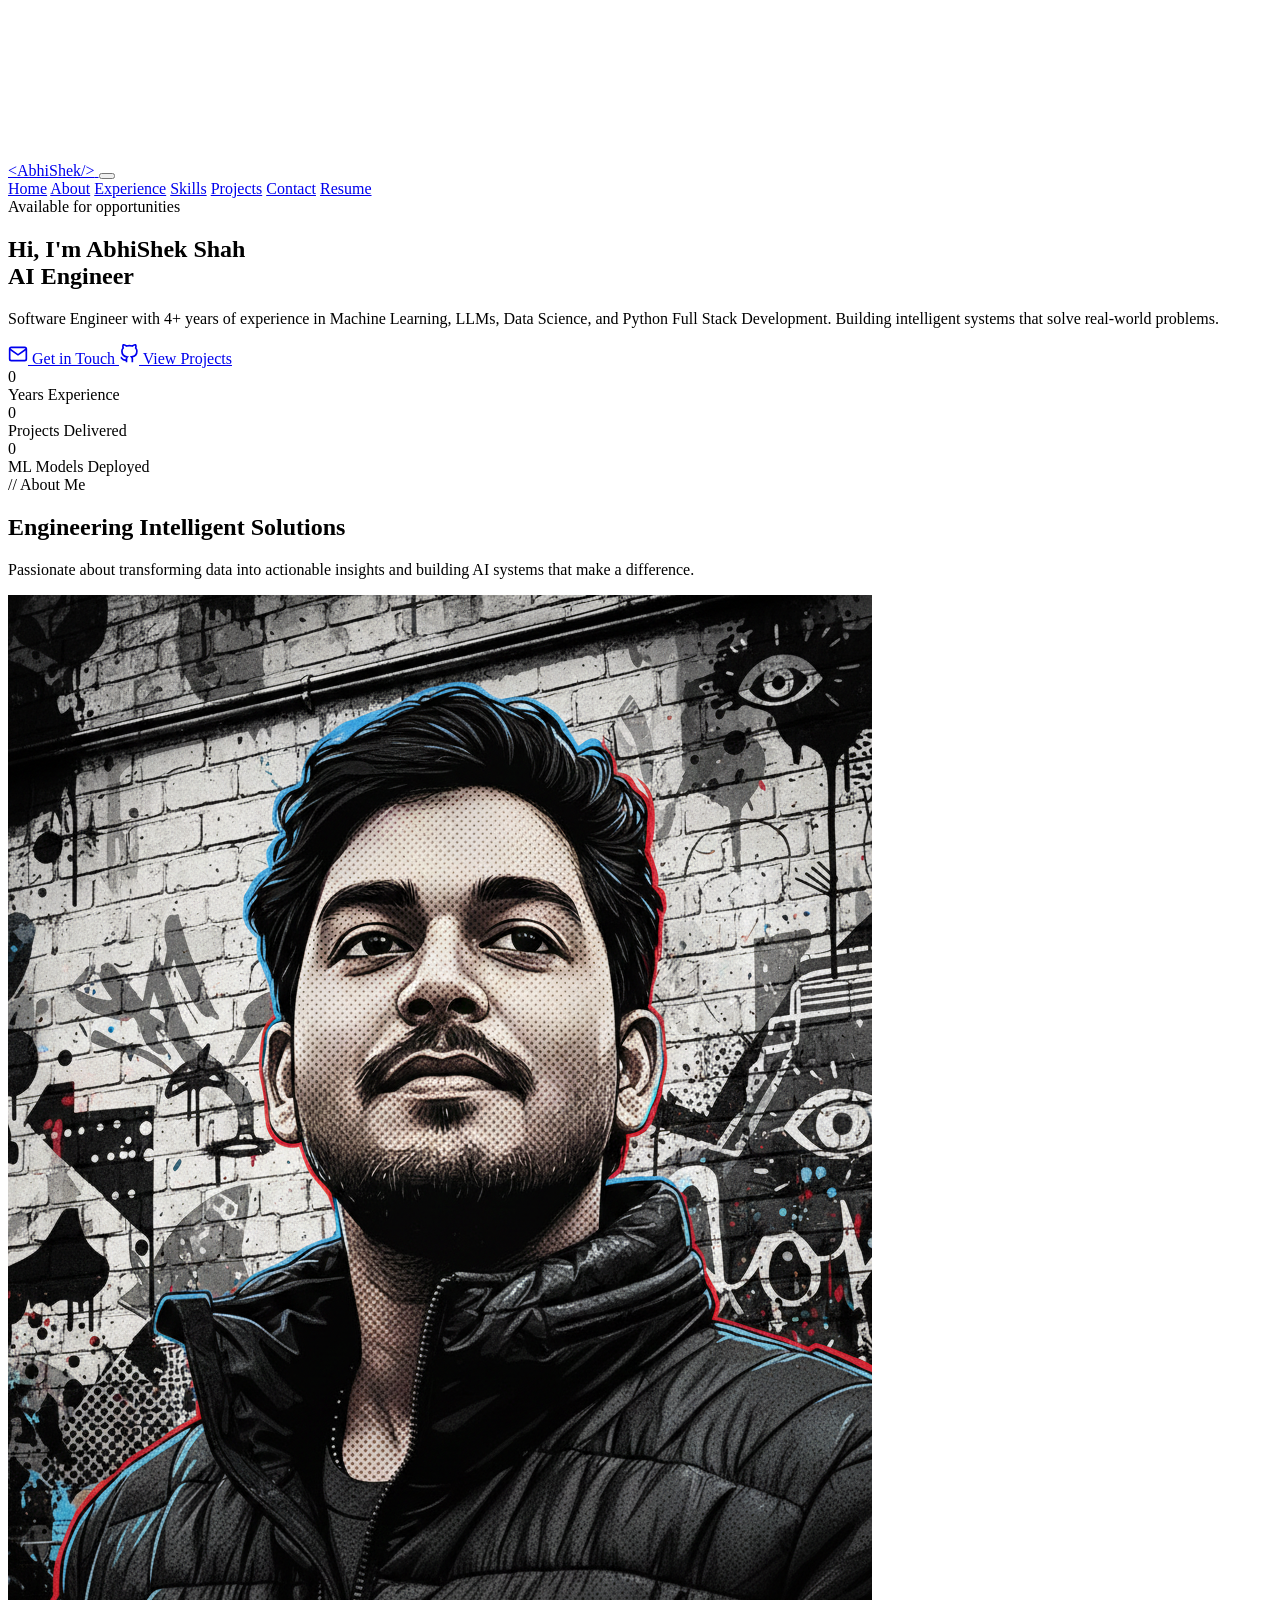
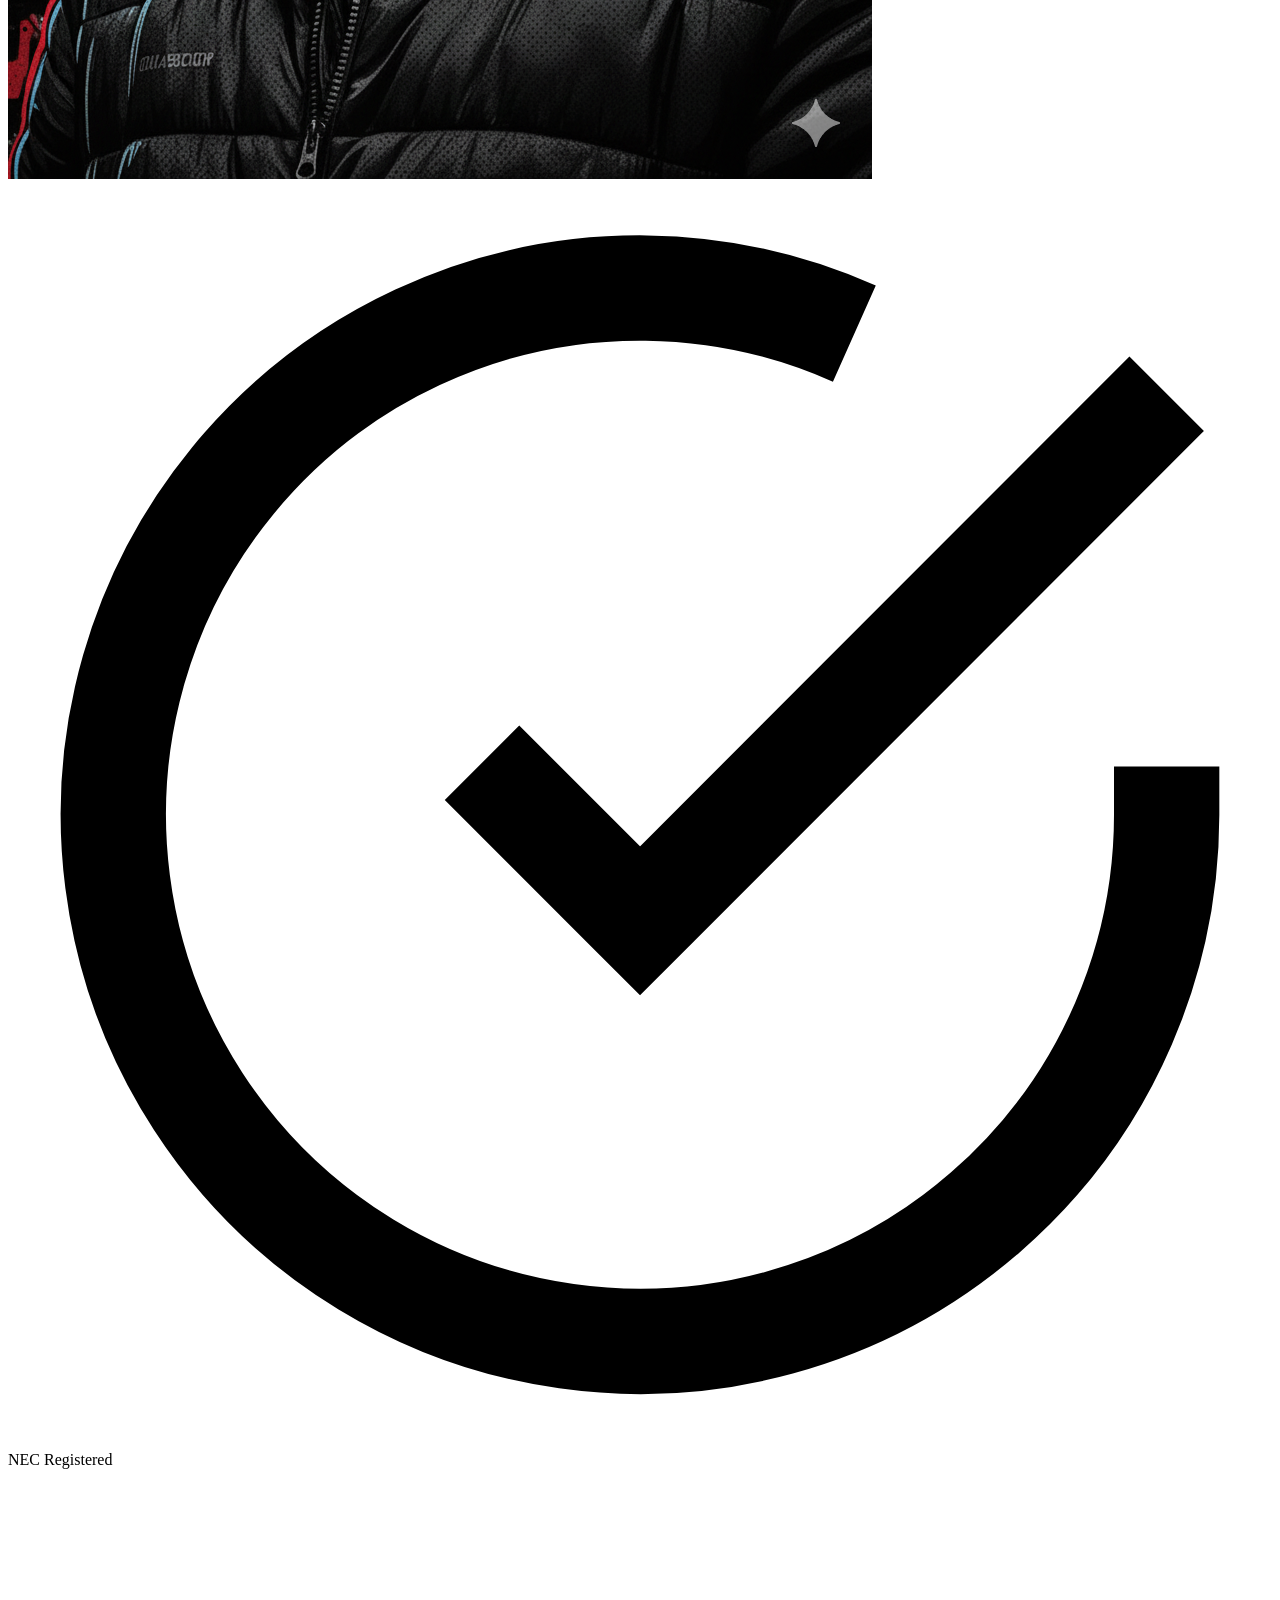
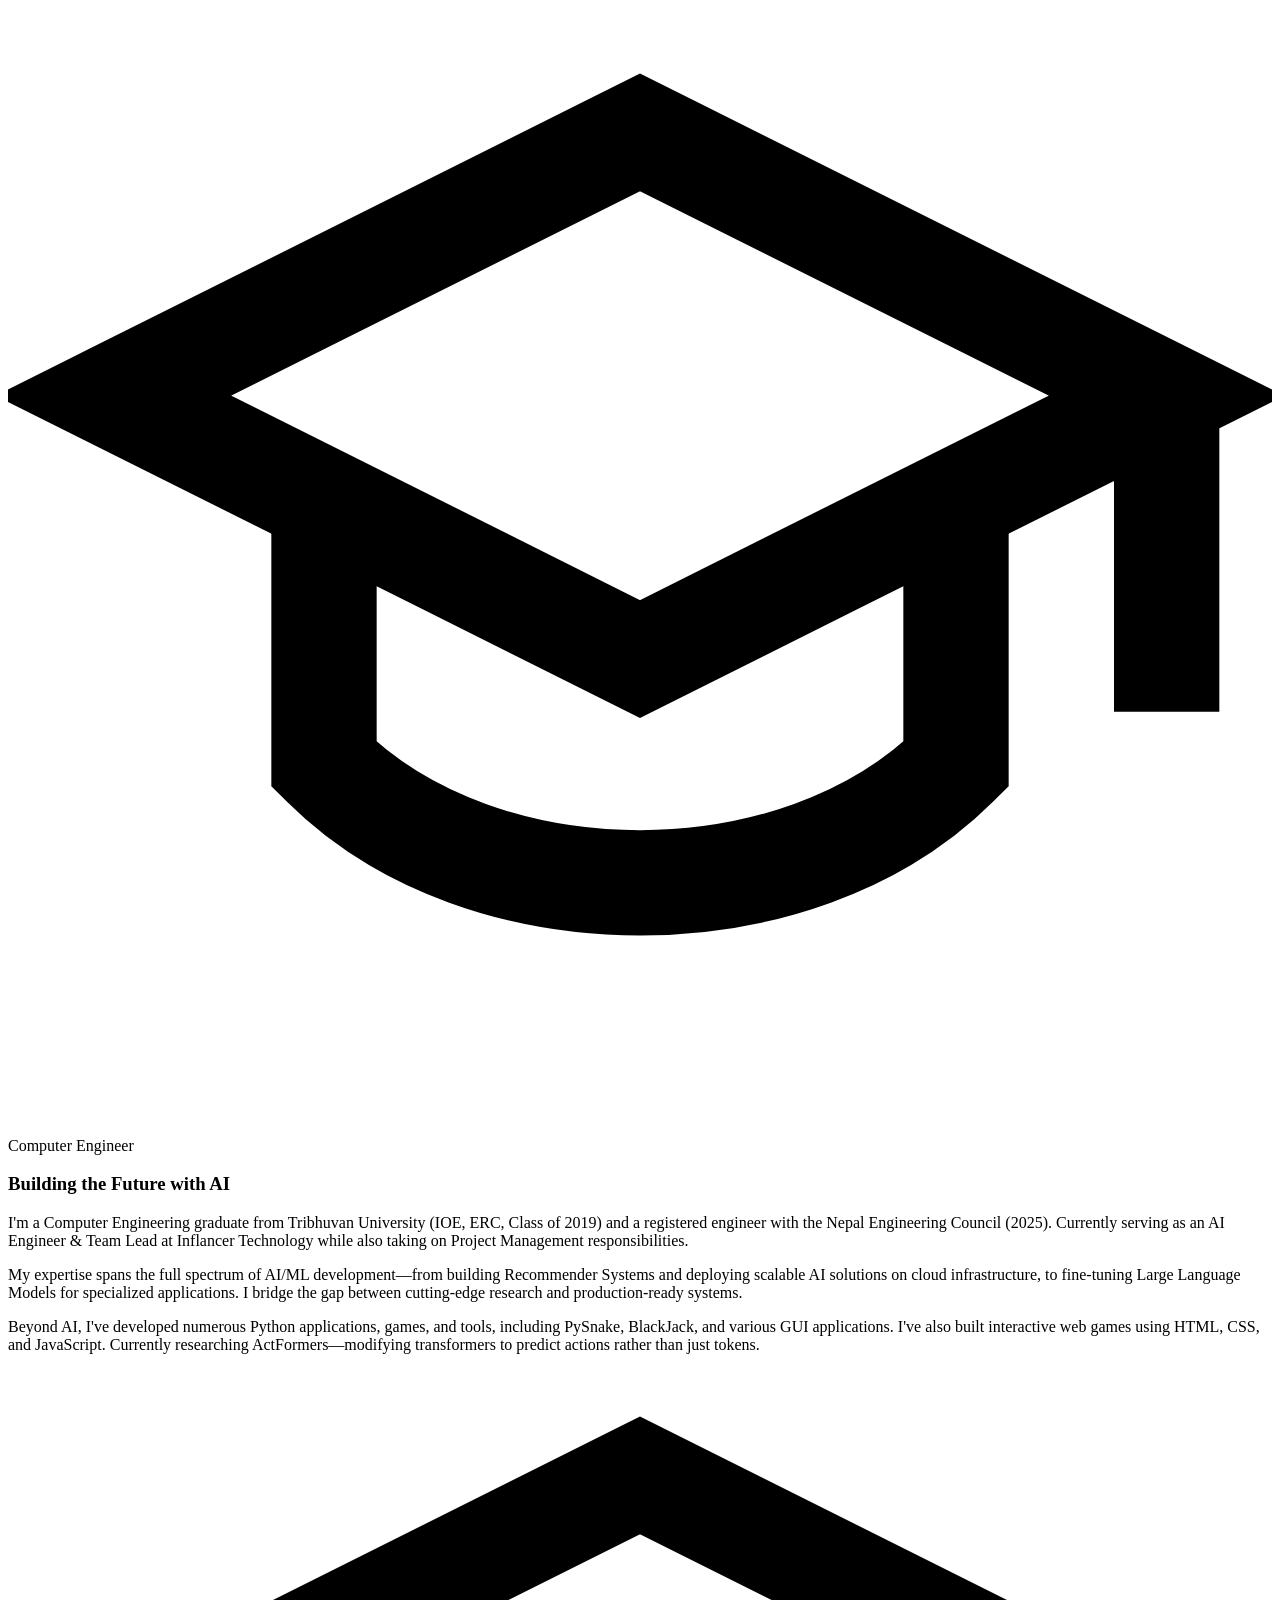
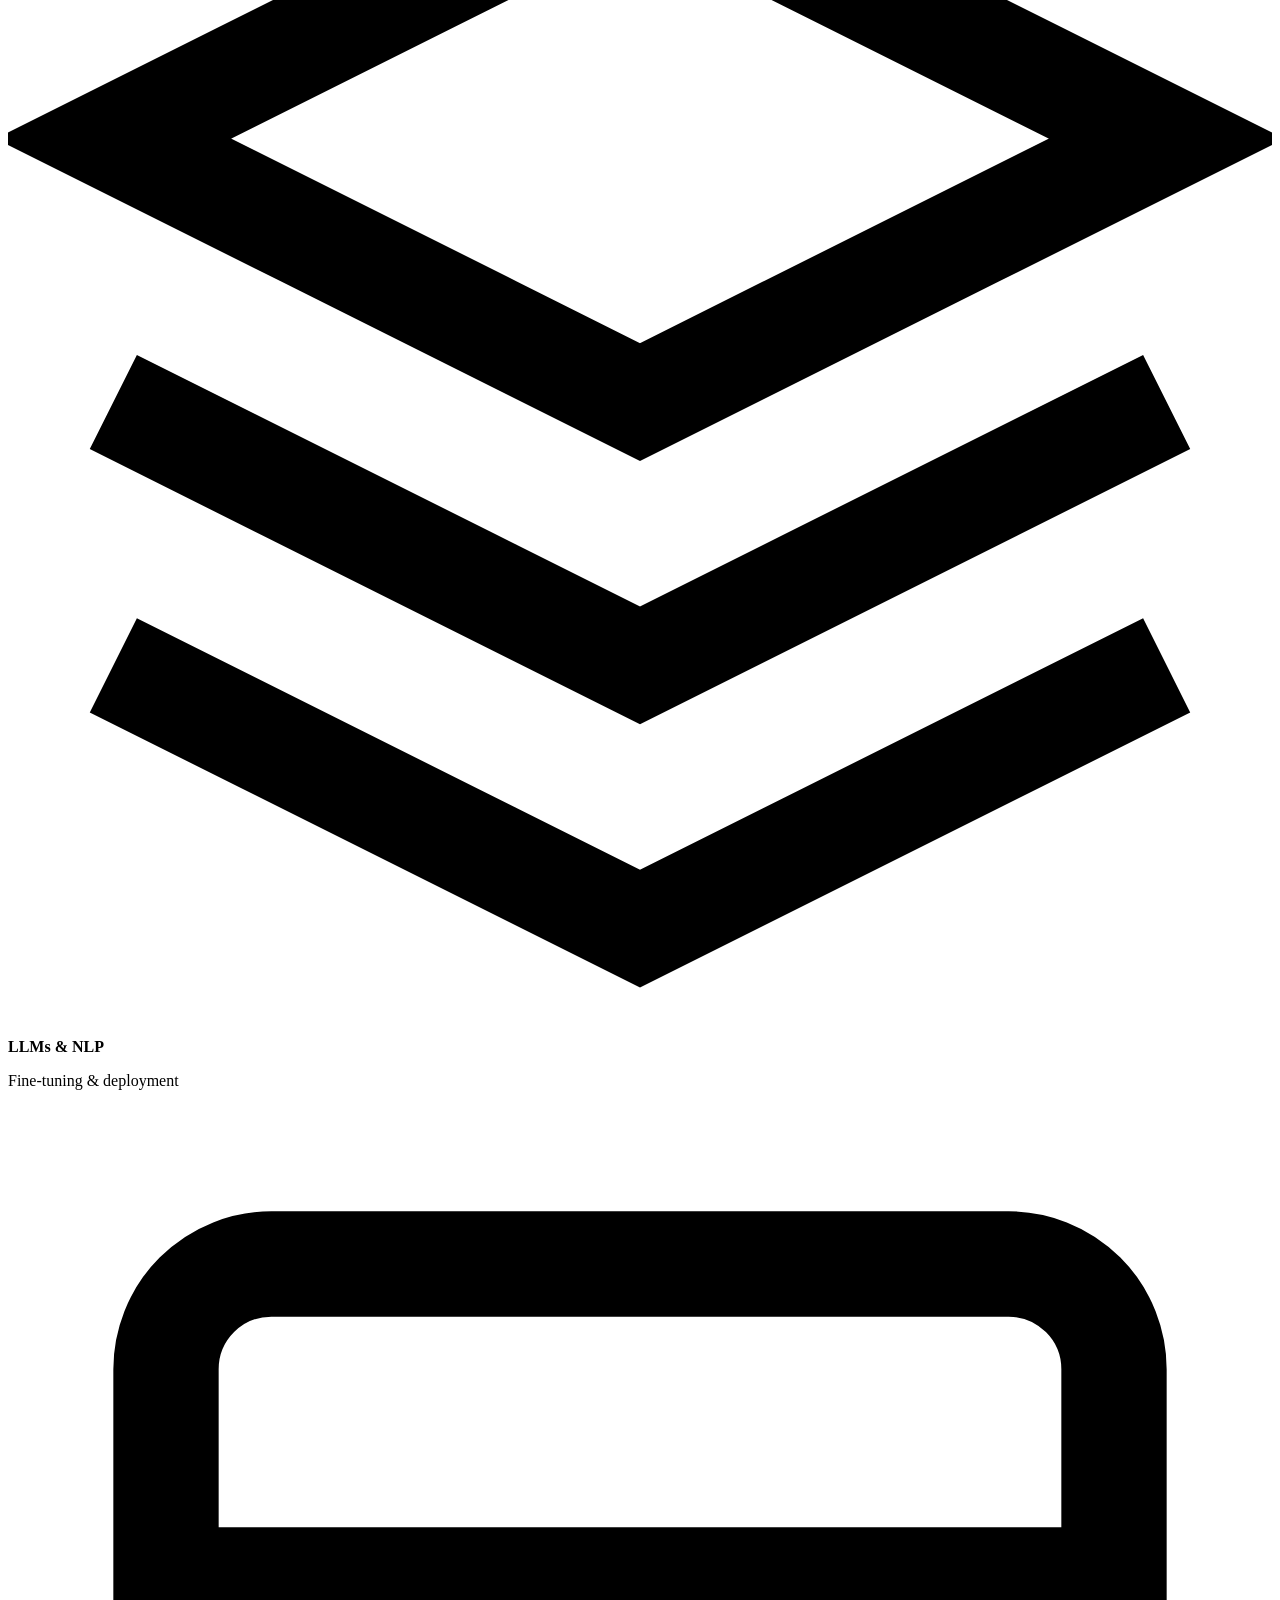
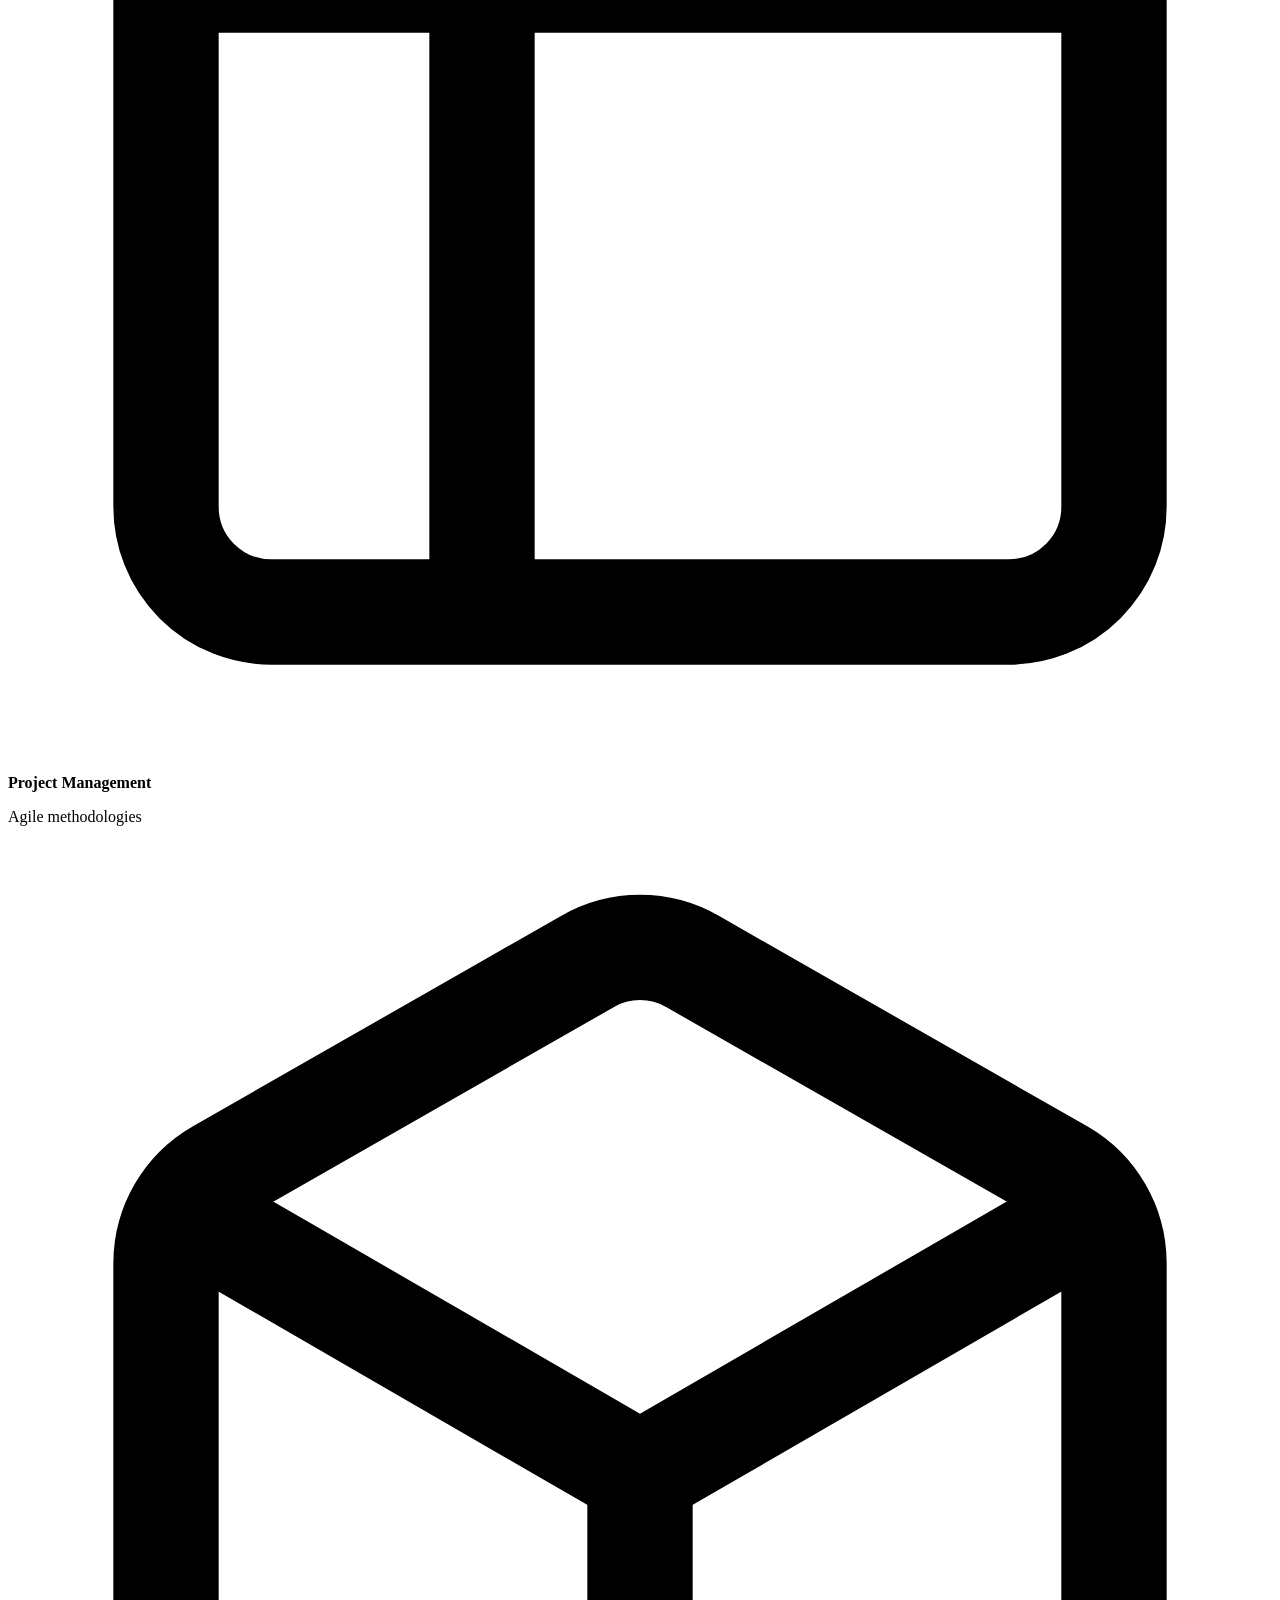
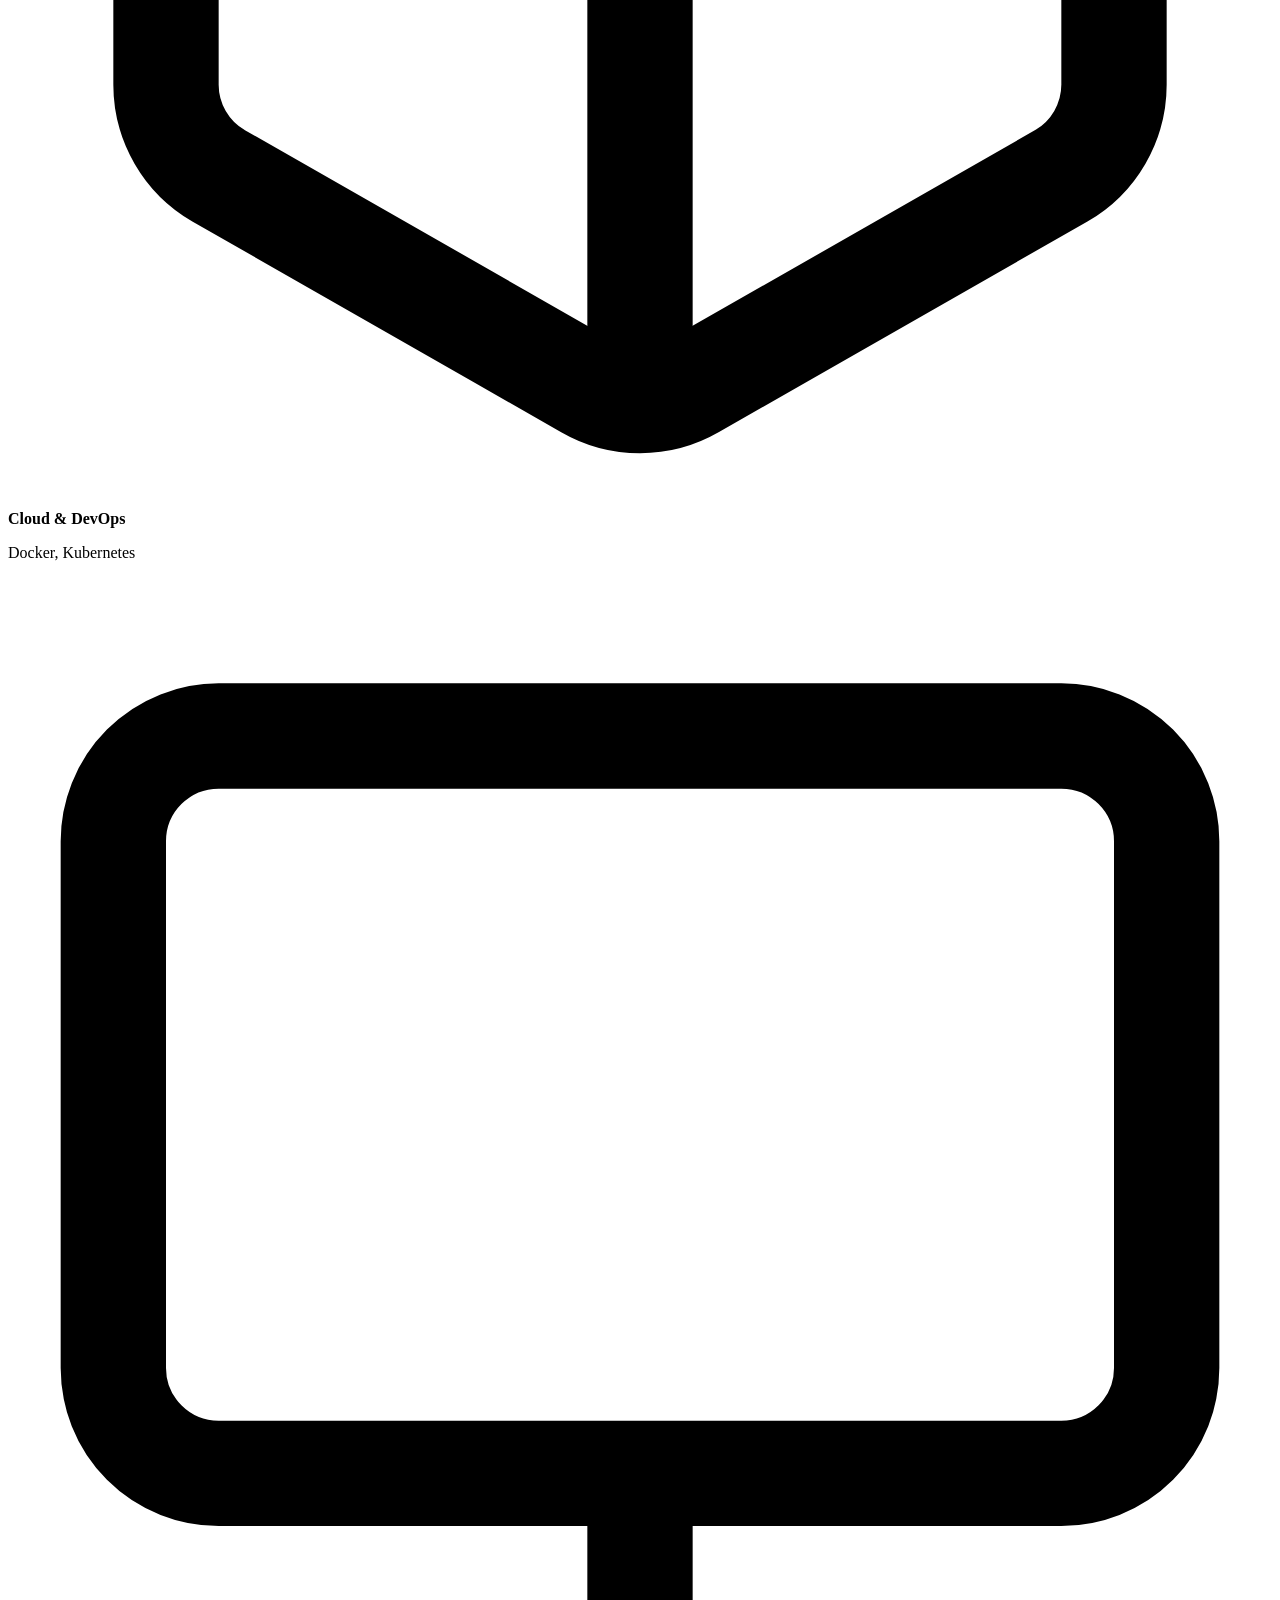
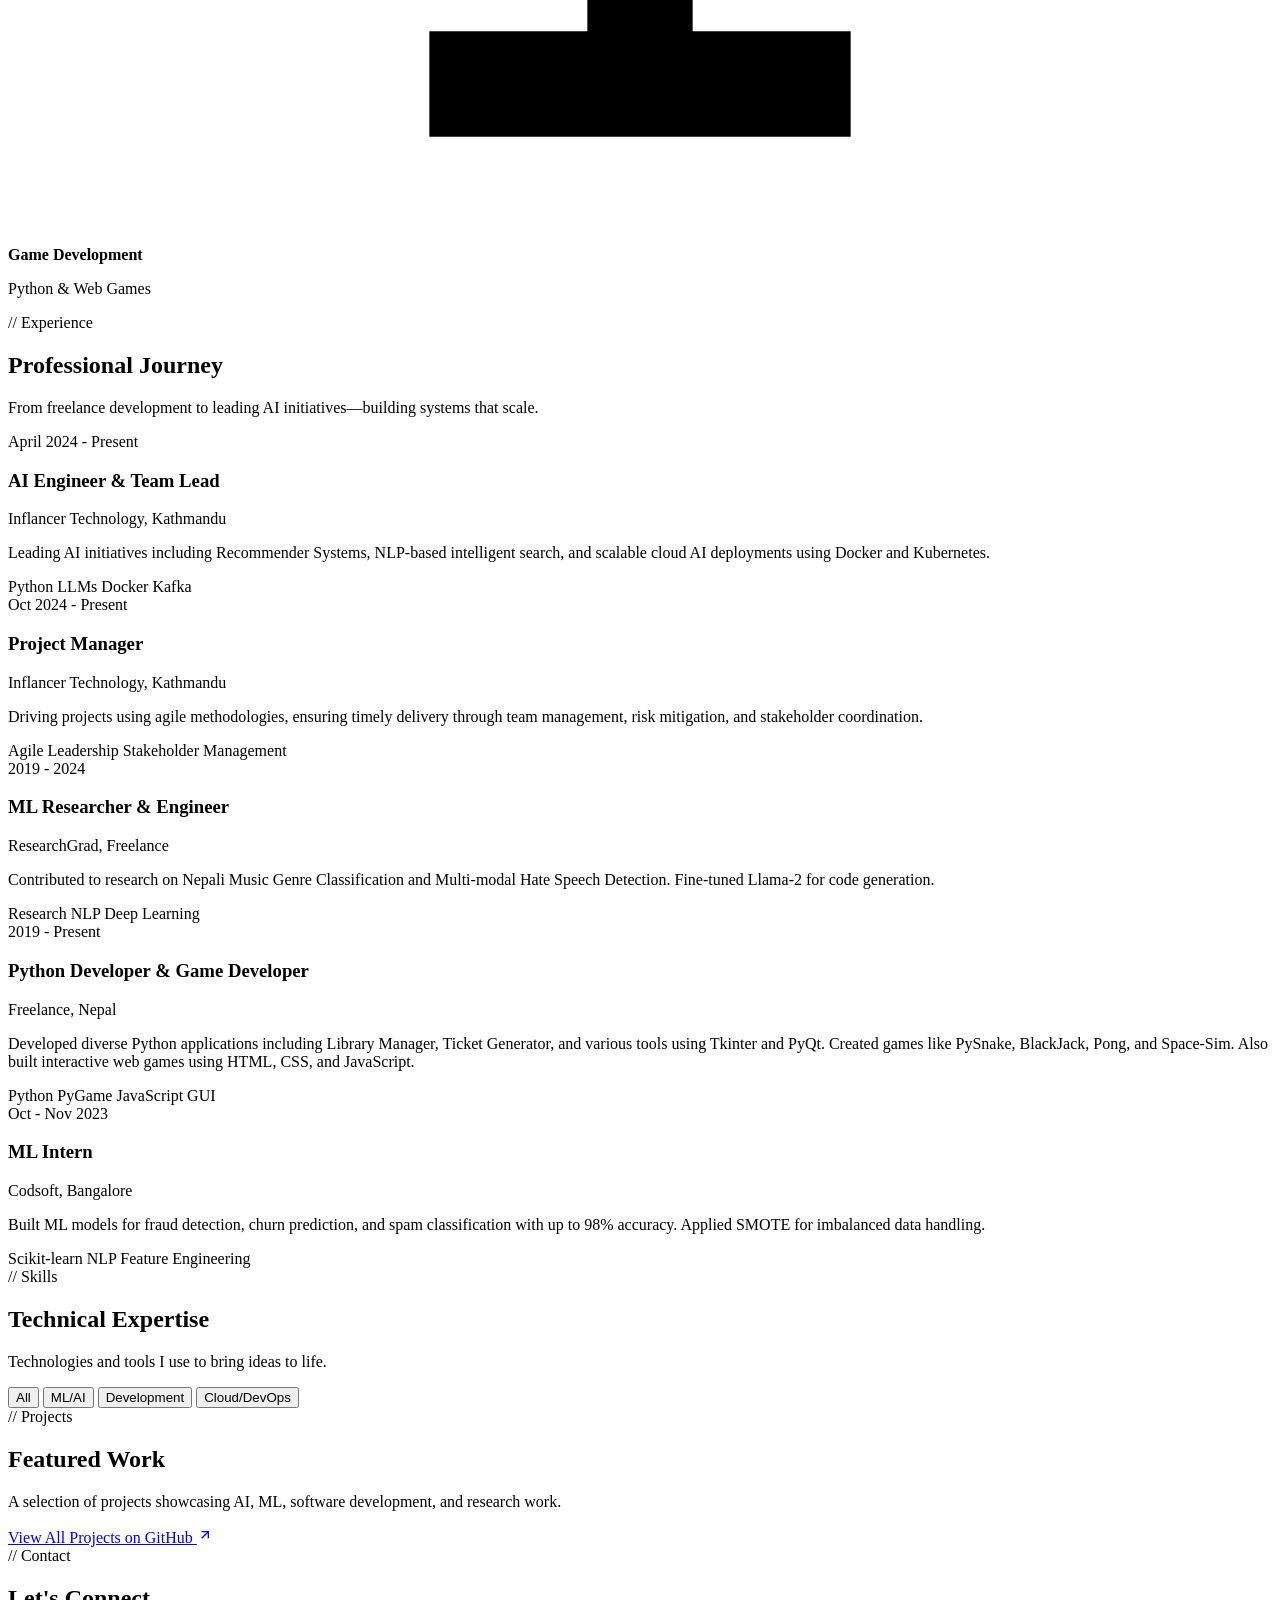
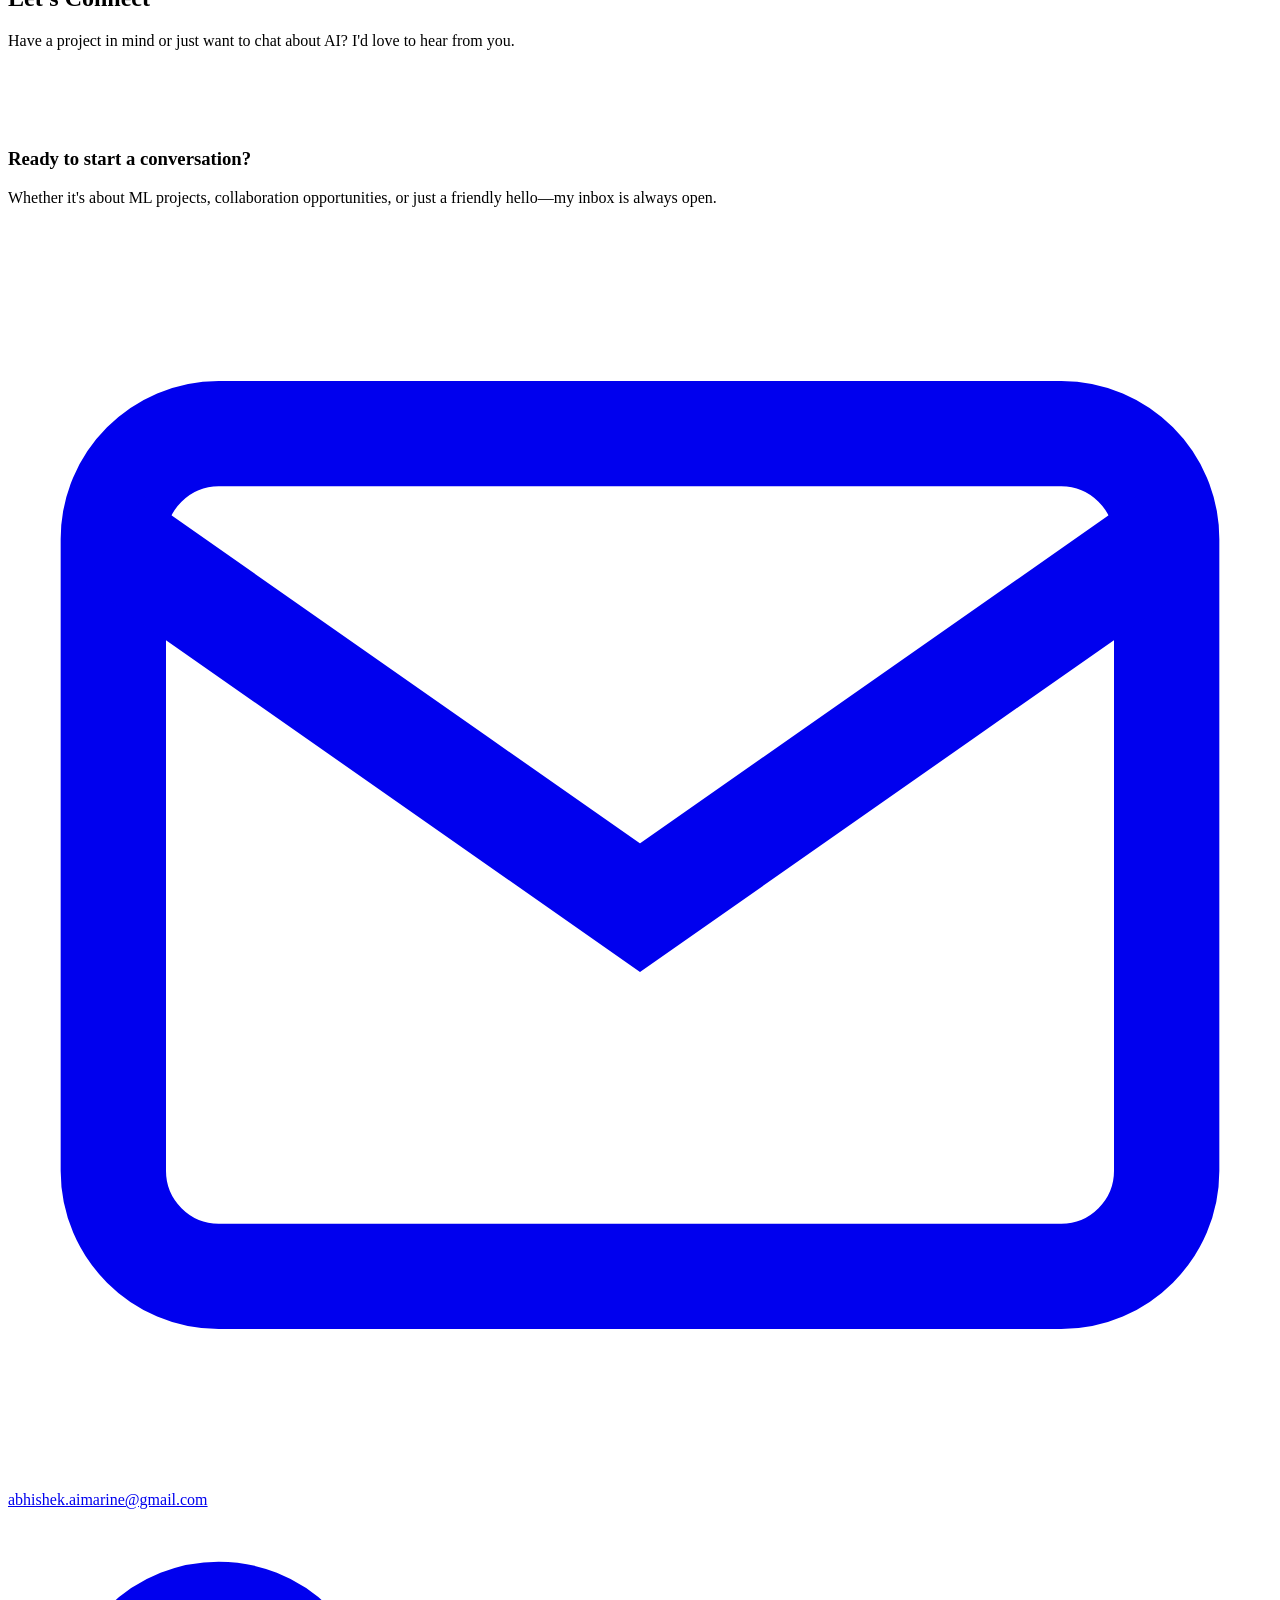
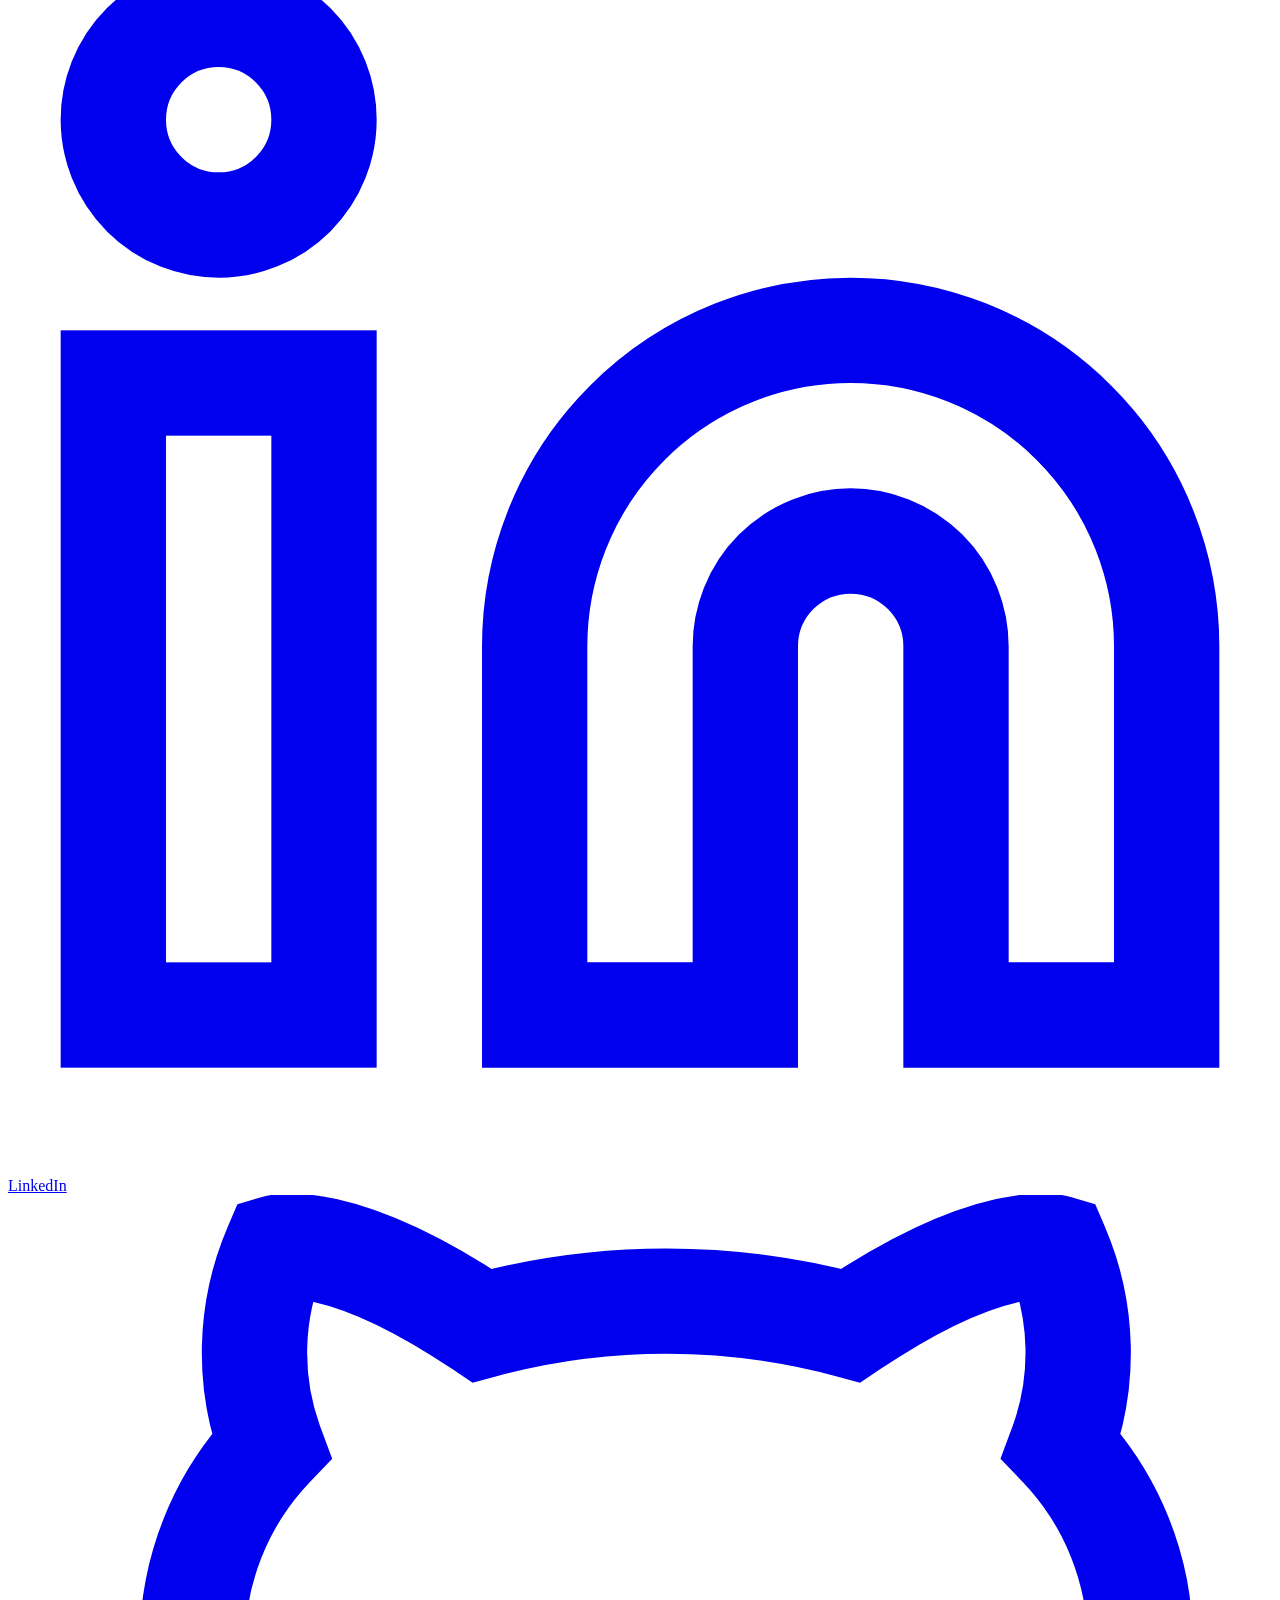
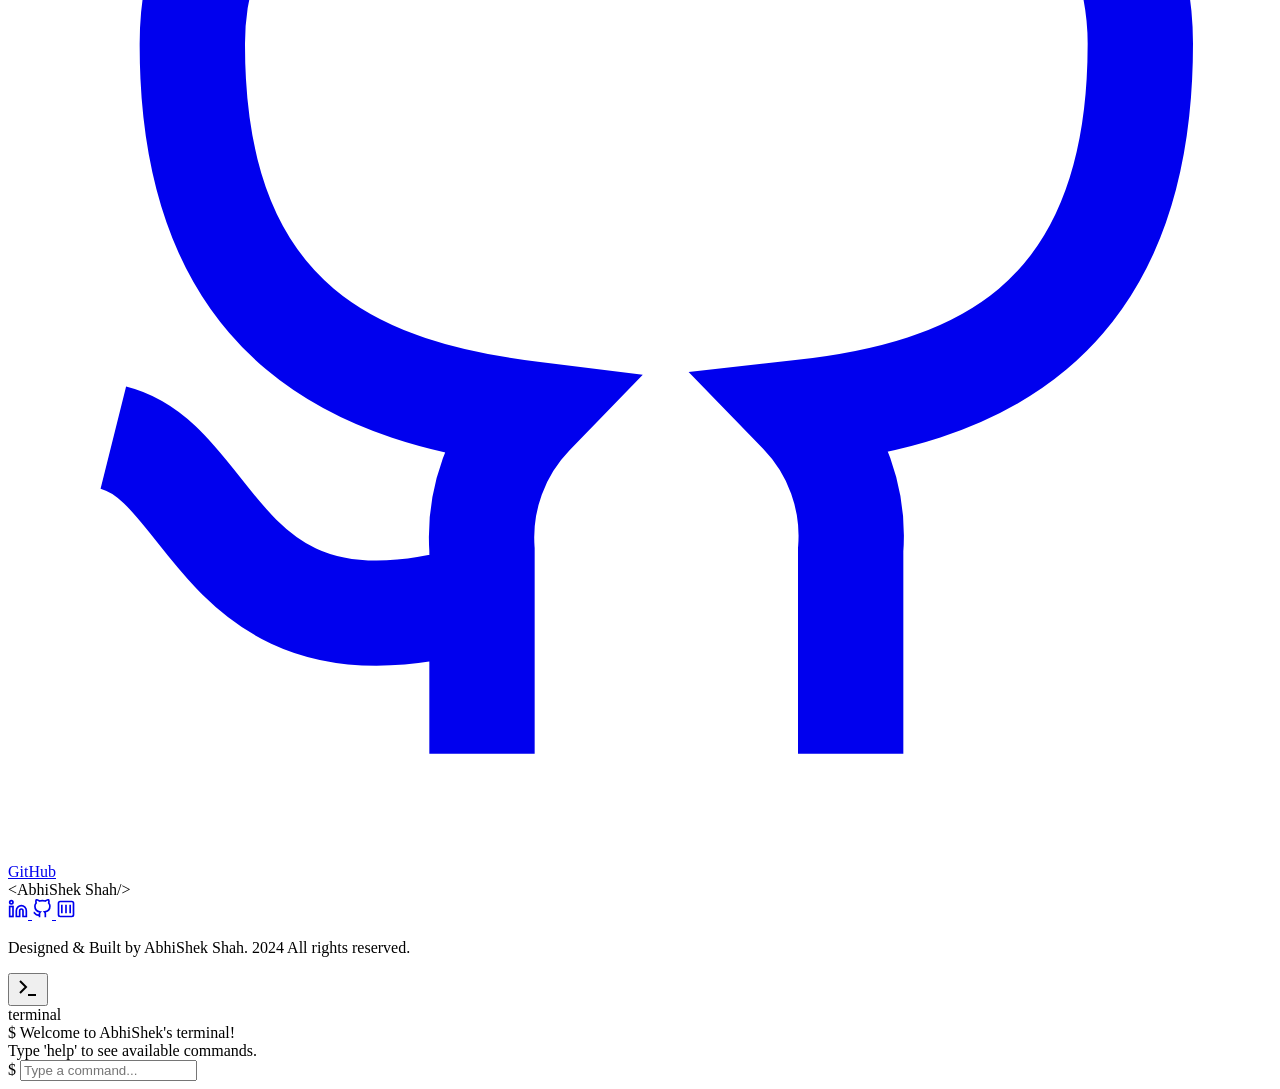
==== index.html @ f08d795b "Update print statement from 'Hello' to 'Goodbye'" ====
<!DOCTYPE html>
<html lang="en">
<head>
    <meta charset="UTF-8">
    <meta name="viewport" content="width=device-width, initial-scale=1.0">
    <title>AbhiShek Shah | AI Engineer & Project Manager</title>
    
    <link rel="preconnect" href="https://fonts.googleapis.com">
    <link rel="preconnect" href="https://fonts.gstatic.com" crossorigin>
    <link href="https://fonts.googleapis.com/css2?family=JetBrains+Mono:wght@400;500;600;700&family=Outfit:wght@300;400;500;600;700&display=swap" rel="stylesheet">
    
    <link rel="stylesheet" href="styles.css">
    
    <title>AbhiShek Shah Portfolio</title>
</head>
<body>
    <!-- Neural Network Canvas -->
    <canvas id="neural-canvas"></canvas>

    <!-- Header -->
    <header class="header" id="header">
        <nav class="nav-container">
            <a href="#" class="logo">
                <span class="accent">&lt;</span>AbhiShek<span class="accent">/&gt;</span>
            </a>

            <button class="mobile-menu-btn" id="mobile-menu-btn" aria-label="Toggle menu">
                <span></span>
                <span></span>
                <span></span>
            </button>

            <div class="nav-links" id="nav-links">
                <a href="#home" class="nav-link active">Home</a>
                <a href="#about" class="nav-link">About</a>
                <a href="#experience" class="nav-link">Experience</a>
                <a href="#skills" class="nav-link">Skills</a>
                <a href="#projects" class="nav-link">Projects</a>
                <a href="#contact" class="nav-link">Contact</a>
                <a href="https://abhishekshahhtmlresume.vercel.app" target="_blank" class="btn btn-primary btn-small">Resume</a>
            </div>
        </nav>
    </header>

    <!-- Mobile Overlay -->
    <div class="mobile-overlay" id="mobile-overlay"></div>

    <main>
        <!-- Hero Section -->
        <section class="hero" id="home">
            <div class="hero-content">
                <div class="hero-label reveal">
                    <span>Available for opportunities</span>
                </div>
                
                <h1 class="hero-title reveal">
                    Hi, I'm <span class="name-highlight" id="name-highlight">AbhiShek Shah</span><br>
                    <span id="typing-container">AI Engineer</span><span class="typing-text"></span>
                </h1>
                
                <p class="hero-subtitle reveal">
                    Software Engineer with 4+ years of experience in Machine Learning, LLMs, Data Science, and Python Full Stack Development. Building intelligent systems that solve real-world problems.
                </p>

                <div class="hero-cta reveal">
                    <a href="#contact" class="btn btn-primary">
                        <svg width="20" height="20" viewBox="0 0 24 24" fill="none" stroke="currentColor" stroke-width="2">
                            <path d="M4 4h16c1.1 0 2 .9 2 2v12c0 1.1-.9 2-2 2H4c-1.1 0-2-.9-2-2V6c0-1.1.9-2 2-2z"/>
                            <polyline points="22,6 12,13 2,6"/>
                        </svg>
                        Get in Touch
                    </a>
                    <a href="#projects" class="btn btn-secondary">
                        <svg width="20" height="20" viewBox="0 0 24 24" fill="none" stroke="currentColor" stroke-width="2">
                            <path d="M9 19c-5 1.5-5-2.5-7-3m14 6v-3.87a3.37 3.37 0 0 0-.94-2.61c3.14-.35 6.44-1.54 6.44-7A5.44 5.44 0 0 0 20 4.77 5.07 5.07 0 0 0 19.91 1S18.73.65 16 2.48a13.38 13.38 0 0 0-7 0C6.27.65 5.09 1 5.09 1A5.07 5.07 0 0 0 5 4.77a5.44 5.44 0 0 0-1.5 3.78c0 5.42 3.3 6.61 6.44 7A3.37 3.37 0 0 0 9 18.13V22"/>
                        </svg>
                        View Projects
                    </a>
                </div>

                <div class="hero-stats reveal">
                    <div class="stat-item">
                        <div class="stat-value" data-target="4">0</div>
                        <div class="stat-label">Years Experience</div>
                    </div>
                    <div class="stat-item">
                        <div class="stat-value" data-target="30">0</div>
                        <div class="stat-label">Projects Delivered</div>
                    </div>
                    <div class="stat-item">
                        <div class="stat-value" data-target="15">0</div>
                        <div class="stat-label">ML Models Deployed</div>
                    </div>
                </div>
            </div>
        </section>

        <!-- About Section -->
        <section class="section" id="about">
            <div class="section-header reveal">
                <div class="section-label">// About Me</div>
                <h2 class="section-title">Engineering Intelligent Solutions</h2>
                <p class="section-desc">Passionate about transforming data into actionable insights and building AI systems that make a difference.</p>
            </div>

            <div class="about-grid">
                <div class="about-image reveal">
                    <div class="about-image-frame">
                        <img src="assets/hero-photo.png" alt="AbhiShek Shah" class="about-photo">
                    </div>
                    <div class="about-credentials">
                        <div class="credential-badge">
                            <svg viewBox="0 0 24 24" fill="none" stroke="currentColor" stroke-width="2">
                                <path d="M22 11.08V12a10 10 0 1 1-5.93-9.14"/>
                                <polyline points="22 4 12 14.01 9 11.01"/>
                            </svg>
                            <span>NEC Registered</span>
                        </div>
                        <div class="credential-badge">
                            <svg viewBox="0 0 24 24" fill="none" stroke="currentColor" stroke-width="2">
                                <path d="M22 10v6M2 10l10-5 10 5-10 5z"/>
                                <path d="M6 12v5c3 3 9 3 12 0v-5"/>
                            </svg>
                            <span>Computer Engineer</span>
                        </div>
                    </div>
                </div>

                <div class="about-content reveal">
                    <h3>Building the Future with AI</h3>
                    <p>
                        I'm a Computer Engineering graduate from Tribhuvan University (IOE, ERC, Class of 2019) and a registered engineer with the Nepal Engineering Council (2025). Currently serving as an AI Engineer & Team Lead at Inflancer Technology while also taking on Project Management responsibilities.
                    </p>
                    <p>
                        My expertise spans the full spectrum of AI/ML development—from building Recommender Systems and deploying scalable AI solutions on cloud infrastructure, to fine-tuning Large Language Models for specialized applications. I bridge the gap between cutting-edge research and production-ready systems.
                    </p>
                    <p>
                        Beyond AI, I've developed numerous Python applications, games, and tools, including PySnake, BlackJack, and various GUI applications. I've also built interactive web games using HTML, CSS, and JavaScript. Currently researching ActFormers—modifying transformers to predict actions rather than just tokens.
                    </p>

                    <div class="about-highlights">
                        <div class="highlight-item">
                            <svg class="highlight-icon" viewBox="0 0 24 24" fill="none" stroke="currentColor" stroke-width="2">
                                <path d="M12 2L2 7l10 5 10-5-10-5zM2 17l10 5 10-5M2 12l10 5 10-5"/>
                            </svg>
                            <div class="highlight-text">
                                <strong>LLMs & NLP</strong>
                                <p>Fine-tuning & deployment</p>
                            </div>
                        </div>
                        <div class="highlight-item">
                            <svg class="highlight-icon" viewBox="0 0 24 24" fill="none" stroke="currentColor" stroke-width="2">
                                <rect x="3" y="3" width="18" height="18" rx="2" ry="2"/>
                                <line x1="3" y1="9" x2="21" y2="9"/>
                                <line x1="9" y1="21" x2="9" y2="9"/>
                            </svg>
                            <div class="highlight-text">
                                <strong>Project Management</strong>
                                <p>Agile methodologies</p>
                            </div>
                        </div>
                        <div class="highlight-item">
                            <svg class="highlight-icon" viewBox="0 0 24 24" fill="none" stroke="currentColor" stroke-width="2">
                                <path d="M21 16V8a2 2 0 0 0-1-1.73l-7-4a2 2 0 0 0-2 0l-7 4A2 2 0 0 0 3 8v8a2 2 0 0 0 1 1.73l7 4a2 2 0 0 0 2 0l7-4A2 2 0 0 0 21 16z"/>
                                <polyline points="3.27 6.96 12 12.01 20.73 6.96"/>
                                <line x1="12" y1="22.08" x2="12" y2="12"/>
                            </svg>
                            <div class="highlight-text">
                                <strong>Cloud & DevOps</strong>
                                <p>Docker, Kubernetes</p>
                            </div>
                        </div>
                        <div class="highlight-item">
                            <svg class="highlight-icon" viewBox="0 0 24 24" fill="none" stroke="currentColor" stroke-width="2">
                                <rect x="2" y="3" width="20" height="14" rx="2" ry="2"/>
                                <line x1="8" y1="21" x2="16" y2="21"/>
                                <line x1="12" y1="17" x2="12" y2="21"/>
                            </svg>
                            <div class="highlight-text">
                                <strong>Game Development</strong>
                                <p>Python & Web Games</p>
                            </div>
                        </div>
                    </div>
                </div>
            </div>
        </section>

        <!-- Experience Section -->
        <section class="section section-alt" id="experience">
            <div class="section-header reveal">
                <div class="section-label">// Experience</div>
                <h2 class="section-title">Professional Journey</h2>
                <p class="section-desc">From freelance development to leading AI initiatives—building systems that scale.</p>
            </div>

            <div class="timeline">
                <div class="timeline-item reveal">
                    <div class="timeline-dot"></div>
                    <div class="timeline-card">
                        <div class="timeline-date">April 2024 - Present</div>
                        <h3 class="timeline-title">AI Engineer & Team Lead</h3>
                        <div class="timeline-company">Inflancer Technology, Kathmandu</div>
                        <p class="timeline-desc">Leading AI initiatives including Recommender Systems, NLP-based intelligent search, and scalable cloud AI deployments using Docker and Kubernetes.</p>
                        <div class="timeline-tags">
                            <span class="tag">Python</span>
                            <span class="tag">LLMs</span>
                            <span class="tag">Docker</span>
                            <span class="tag">Kafka</span>
                        </div>
                    </div>
                </div>

                <div class="timeline-item reveal">
                    <div class="timeline-dot"></div>
                    <div class="timeline-card">
                        <div class="timeline-date">Oct 2024 - Present</div>
                        <h3 class="timeline-title">Project Manager</h3>
                        <div class="timeline-company">Inflancer Technology, Kathmandu</div>
                        <p class="timeline-desc">Driving projects using agile methodologies, ensuring timely delivery through team management, risk mitigation, and stakeholder coordination.</p>
                        <div class="timeline-tags">
                            <span class="tag">Agile</span>
                            <span class="tag">Leadership</span>
                            <span class="tag">Stakeholder Management</span>
                        </div>
                    </div>
                </div>

                <div class="timeline-item reveal">
                    <div class="timeline-dot"></div>
                    <div class="timeline-card">
                        <div class="timeline-date">2019 - 2024</div>
                        <h3 class="timeline-title">ML Researcher & Engineer</h3>
                        <div class="timeline-company">ResearchGrad, Freelance</div>
                        <p class="timeline-desc">Contributed to research on Nepali Music Genre Classification and Multi-modal Hate Speech Detection. Fine-tuned Llama-2 for code generation.</p>
                        <div class="timeline-tags">
                            <span class="tag">Research</span>
                            <span class="tag">NLP</span>
                            <span class="tag">Deep Learning</span>
                        </div>
                    </div>
                </div>

                <div class="timeline-item reveal">
                    <div class="timeline-dot"></div>
                    <div class="timeline-card">
                        <div class="timeline-date">2019 - Present</div>
                        <h3 class="timeline-title">Python Developer & Game Developer</h3>
                        <div class="timeline-company">Freelance, Nepal</div>
                        <p class="timeline-desc">Developed diverse Python applications including Library Manager, Ticket Generator, and various tools using Tkinter and PyQt. Created games like PySnake, BlackJack, Pong, and Space-Sim. Also built interactive web games using HTML, CSS, and JavaScript.</p>
                        <div class="timeline-tags">
                            <span class="tag">Python</span>
                            <span class="tag">PyGame</span>
                            <span class="tag">JavaScript</span>
                            <span class="tag">GUI</span>
                        </div>
                    </div>
                </div>

                <div class="timeline-item reveal">
                    <div class="timeline-dot"></div>
                    <div class="timeline-card">
                        <div class="timeline-date">Oct - Nov 2023</div>
                        <h3 class="timeline-title">ML Intern</h3>
                        <div class="timeline-company">Codsoft, Bangalore</div>
                        <p class="timeline-desc">Built ML models for fraud detection, churn prediction, and spam classification with up to 98% accuracy. Applied SMOTE for imbalanced data handling.</p>
                        <div class="timeline-tags">
                            <span class="tag">Scikit-learn</span>
                            <span class="tag">NLP</span>
                            <span class="tag">Feature Engineering</span>
                        </div>
                    </div>
                </div>
            </div>
        </section>

        <!-- Skills Section -->
        <section class="section" id="skills">
            <div class="section-header reveal">
                <div class="section-label">// Skills</div>
                <h2 class="section-title">Technical Expertise</h2>
                <p class="section-desc">Technologies and tools I use to bring ideas to life.</p>
            </div>

            <div class="skills-container">
                <div class="skills-categories reveal">
                    <button class="skill-category-btn active" data-category="all">All</button>
                    <button class="skill-category-btn" data-category="ml">ML/AI</button>
                    <button class="skill-category-btn" data-category="dev">Development</button>
                    <button class="skill-category-btn" data-category="cloud">Cloud/DevOps</button>
                </div>

                <div class="skills-grid reveal" id="skills-grid">
                    <!-- Skills populated by JS -->
                </div>
            </div>
        </section>

        <!-- Projects Section -->
        <section class="section section-alt" id="projects">
            <div class="section-header reveal">
                <div class="section-label">// Projects</div>
                <h2 class="section-title">Featured Work</h2>
                <p class="section-desc">A selection of projects showcasing AI, ML, software development, and research work.</p>
            </div>

            <div class="projects-grid" id="projects-grid">
                <!-- Projects populated by JS -->
            </div>

            <div class="text-center mt-12 reveal">
                <a href="https://github.com/abhiverse01?tab=repositories" target="_blank" class="btn btn-secondary">
                    View All Projects on GitHub
                    <svg width="16" height="16" viewBox="0 0 24 24" fill="none" stroke="currentColor" stroke-width="2">
                        <line x1="7" y1="17" x2="17" y2="7"/>
                        <polyline points="7 7 17 7 17 17"/>
                    </svg>
                </a>
            </div>
        </section>

        <!-- Contact Section -->
        <section class="section" id="contact">
            <div class="section-header reveal">
                <div class="section-label">// Contact</div>
                <h2 class="section-title">Let's Connect</h2>
                <p class="section-desc">Have a project in mind or just want to chat about AI? I'd love to hear from you.</p>
            </div>

            <div class="contact-container reveal">
                <div class="contact-card">
                    <svg width="60" height="60" viewBox="0 0 24 24" fill="none" stroke="var(--accent)" stroke-width="1.5" class="contact-icon">
                        <path d="M4 4h16c1.1 0 2 .9 2 2v12c0 1.1-.9 2-2 2H4c-1.1 0-2-.9-2-2V6c0-1.1.9-2 2-2z"/>
                        <polyline points="22,6 12,13 2,6"/>
                    </svg>
                    <h3 class="contact-title">Ready to start a conversation?</h3>
                    <p class="contact-desc">Whether it's about ML projects, collaboration opportunities, or just a friendly hello—my inbox is always open.</p>
                    
                    <div class="contact-links">
                        <a href="mailto:abhishek.aimarine@gmail.com" class="contact-link">
                            <svg viewBox="0 0 24 24" fill="none" stroke="currentColor" stroke-width="2">
                                <path d="M4 4h16c1.1 0 2 .9 2 2v12c0 1.1-.9 2-2 2H4c-1.1 0-2-.9-2-2V6c0-1.1.9-2 2-2z"/>
                                <polyline points="22,6 12,13 2,6"/>
                            </svg>
                            <span>abhishek.aimarine@gmail.com</span>
                        </a>
                        <a href="https://www.linkedin.com/in/theabhishekshah/" target="_blank" class="contact-link">
                            <svg viewBox="0 0 24 24" fill="none" stroke="currentColor" stroke-width="2">
                                <path d="M16 8a6 6 0 0 1 6 6v7h-4v-7a2 2 0 0 0-2-2 2 2 0 0 0-2 2v7h-4v-7a6 6 0 0 1 6-6z"/>
                                <rect x="2" y="9" width="4" height="12"/>
                                <circle cx="4" cy="4" r="2"/>
                            </svg>
                            <span>LinkedIn</span>
                        </a>
                        <a href="https://github.com/abhiverse01" target="_blank" class="contact-link">
                            <svg viewBox="0 0 24 24" fill="none" stroke="currentColor" stroke-width="2">
                                <path d="M9 19c-5 1.5-5-2.5-7-3m14 6v-3.87a3.37 3.37 0 0 0-.94-2.61c3.14-.35 6.44-1.54 6.44-7A5.44 5.44 0 0 0 20 4.77 5.07 5.07 0 0 0 19.91 1S18.73.65 16 2.48a13.38 13.38 0 0 0-7 0C6.27.65 5.09 1 5.09 1A5.07 5.07 0 0 0 5 4.77a5.44 5.44 0 0 0-1.5 3.78c0 5.42 3.3 6.61 6.44 7A3.37 3.37 0 0 0 9 18.13V22"/>
                            </svg>
                            <span>GitHub</span>
                        </a>
                    </div>
                </div>
            </div>
        </section>
    </main>

    <!-- Footer -->
    <footer class="footer">
        <div class="footer-content">
            <div class="footer-logo">
                <span class="accent">&lt;</span>AbhiShek Shah<span class="accent">/&gt;</span>
            </div>
            <div class="footer-social">
                <a href="https://www.linkedin.com/in/theabhishekshah/" target="_blank" aria-label="LinkedIn">
                    <svg width="20" height="20" viewBox="0 0 24 24" fill="none" stroke="currentColor" stroke-width="2">
                        <path d="M16 8a6 6 0 0 1 6 6v7h-4v-7a2 2 0 0 0-2-2 2 2 0 0 0-2 2v7h-4v-7a6 6 0 0 1 6-6z"/>
                        <rect x="2" y="9" width="4" height="12"/>
                        <circle cx="4" cy="4" r="2"/>
                    </svg>
                </a>
                <a href="https://github.com/abhiverse01" target="_blank" aria-label="GitHub">
                    <svg width="20" height="20" viewBox="0 0 24 24" fill="none" stroke="currentColor" stroke-width="2">
                        <path d="M9 19c-5 1.5-5-2.5-7-3m14 6v-3.87a3.37 3.37 0 0 0-.94-2.61c3.14-.35 6.44-1.54 6.44-7A5.44 5.44 0 0 0 20 4.77 5.07 5.07 0 0 0 19.91 1S18.73.65 16 2.48a13.38 13.38 0 0 0-7 0C6.27.65 5.09 1 5.09 1A5.07 5.07 0 0 0 5 4.77a5.44 5.44 0 0 0-1.5 3.78c0 5.42 3.3 6.61 6.44 7A3.37 3.37 0 0 0 9 18.13V22"/>
                    </svg>
                </a>
                <a href="https://medium.com/@theabhishekshah" target="_blank" aria-label="Medium">
                    <svg width="20" height="20" viewBox="0 0 24 24" fill="none" stroke="currentColor" stroke-width="2">
                        <rect x="3" y="3" width="18" height="18" rx="2"/>
                        <path d="M7 7v10M12 7v10M17 7v10"/>
                    </svg>
                </a>
            </div>
            <p class="footer-copy">Designed & Built by AbhiShek Shah. 2024 All rights reserved.</p>
        </div>
    </footer>

    <!-- Terminal Easter Egg -->
    <div class="terminal-trigger">
        <button class="terminal-btn" id="terminal-toggle" aria-label="Open terminal">
            <svg width="24" height="24" viewBox="0 0 24 24" fill="none" stroke="currentColor" stroke-width="2">
                <polyline points="4 17 10 11 4 5"/>
                <line x1="12" y1="19" x2="20" y2="19"/>
            </svg>
        </button>
    </div>

    <div class="terminal-modal" id="terminal-modal">
        <div class="terminal-header">
            <div class="terminal-dot" style="background: #ff5f56;"></div>
            <div class="terminal-dot" style="background: #ffbd2e;"></div>
            <div class="terminal-dot" style="background: #27ca40;"></div>
            <span class="terminal-title">terminal</span>
        </div>
        <div class="terminal-body" id="terminal-output">
            <div class="terminal-line"><span class="terminal-prompt">$</span> Welcome to AbhiShek's terminal!</div>
            <div class="terminal-line terminal-muted">Type 'help' to see available commands.</div>
        </div>
        <div class="terminal-input-line">
            <span class="terminal-prompt">$</span>
            <input type="text" class="terminal-input" id="terminal-input" placeholder="Type a command..." autocomplete="off">
        </div>
    </div>

    <script src="main.js"></script>
</body>
</html>
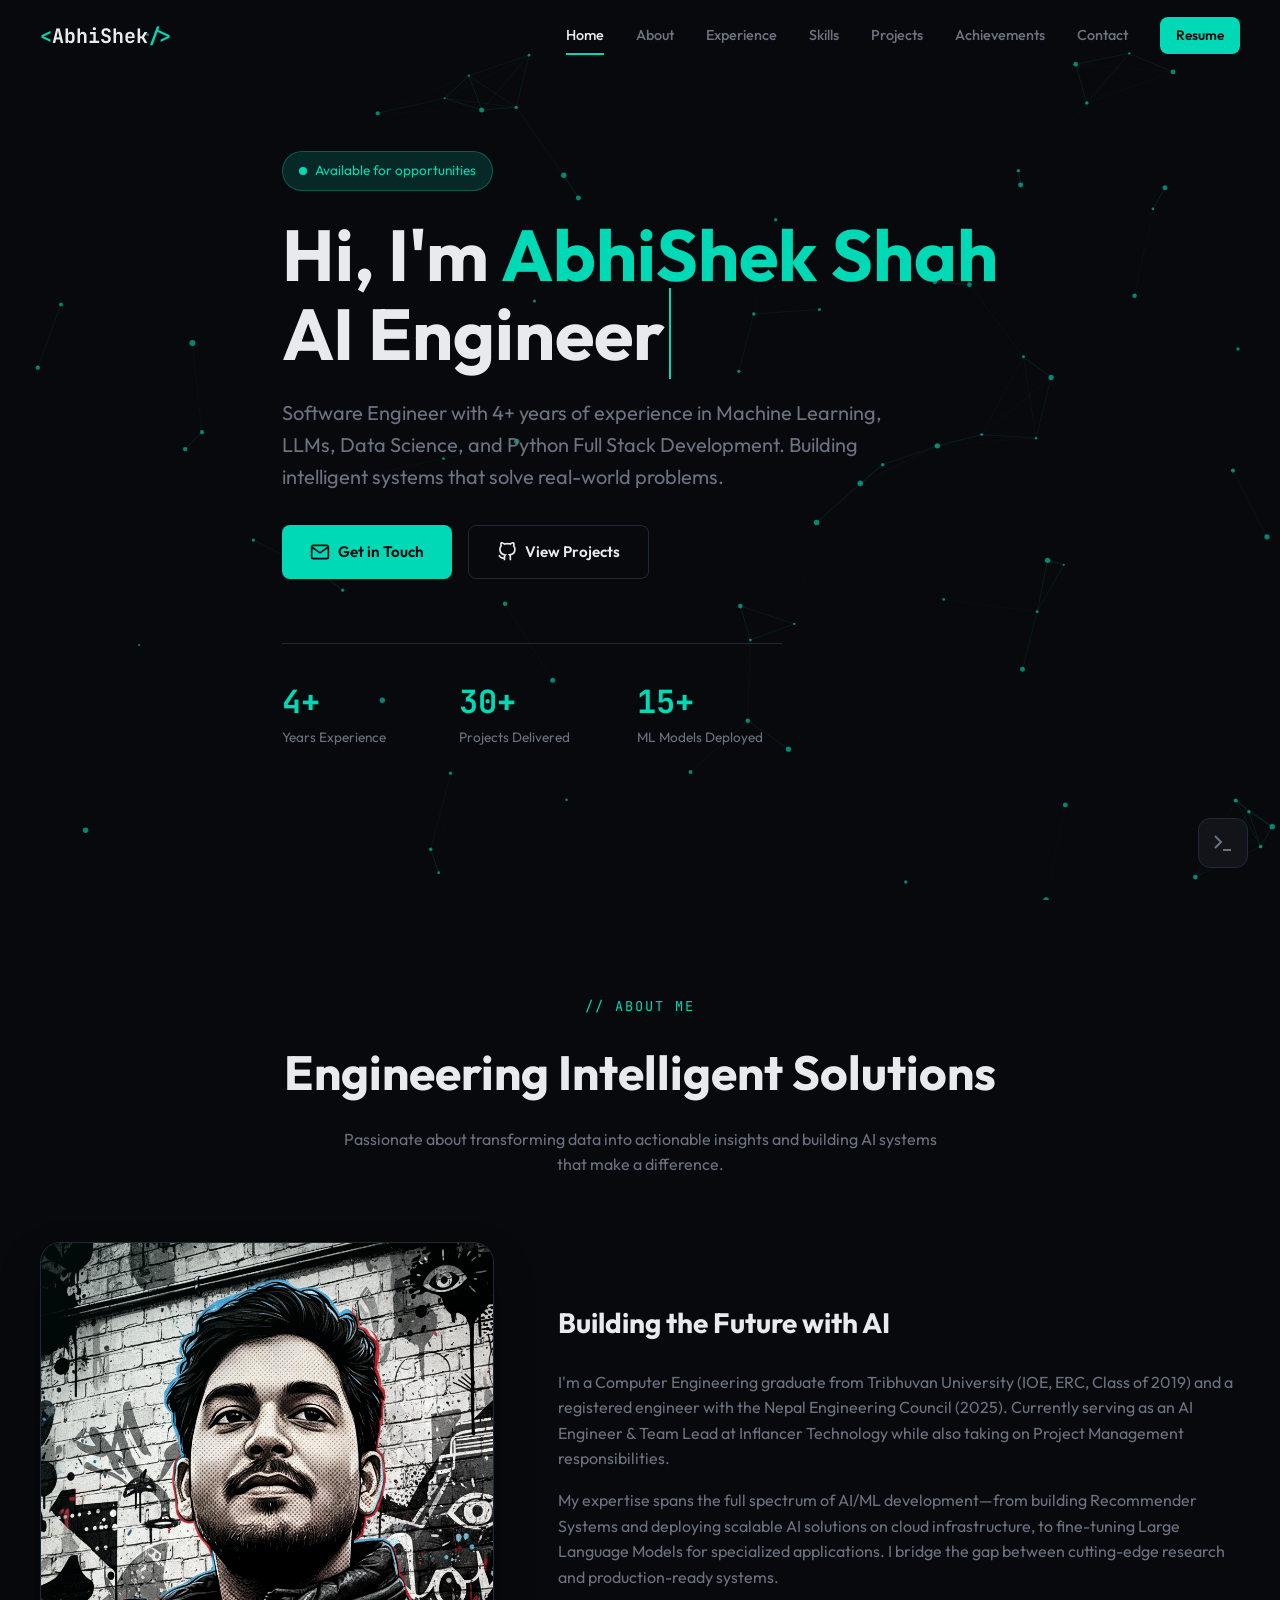
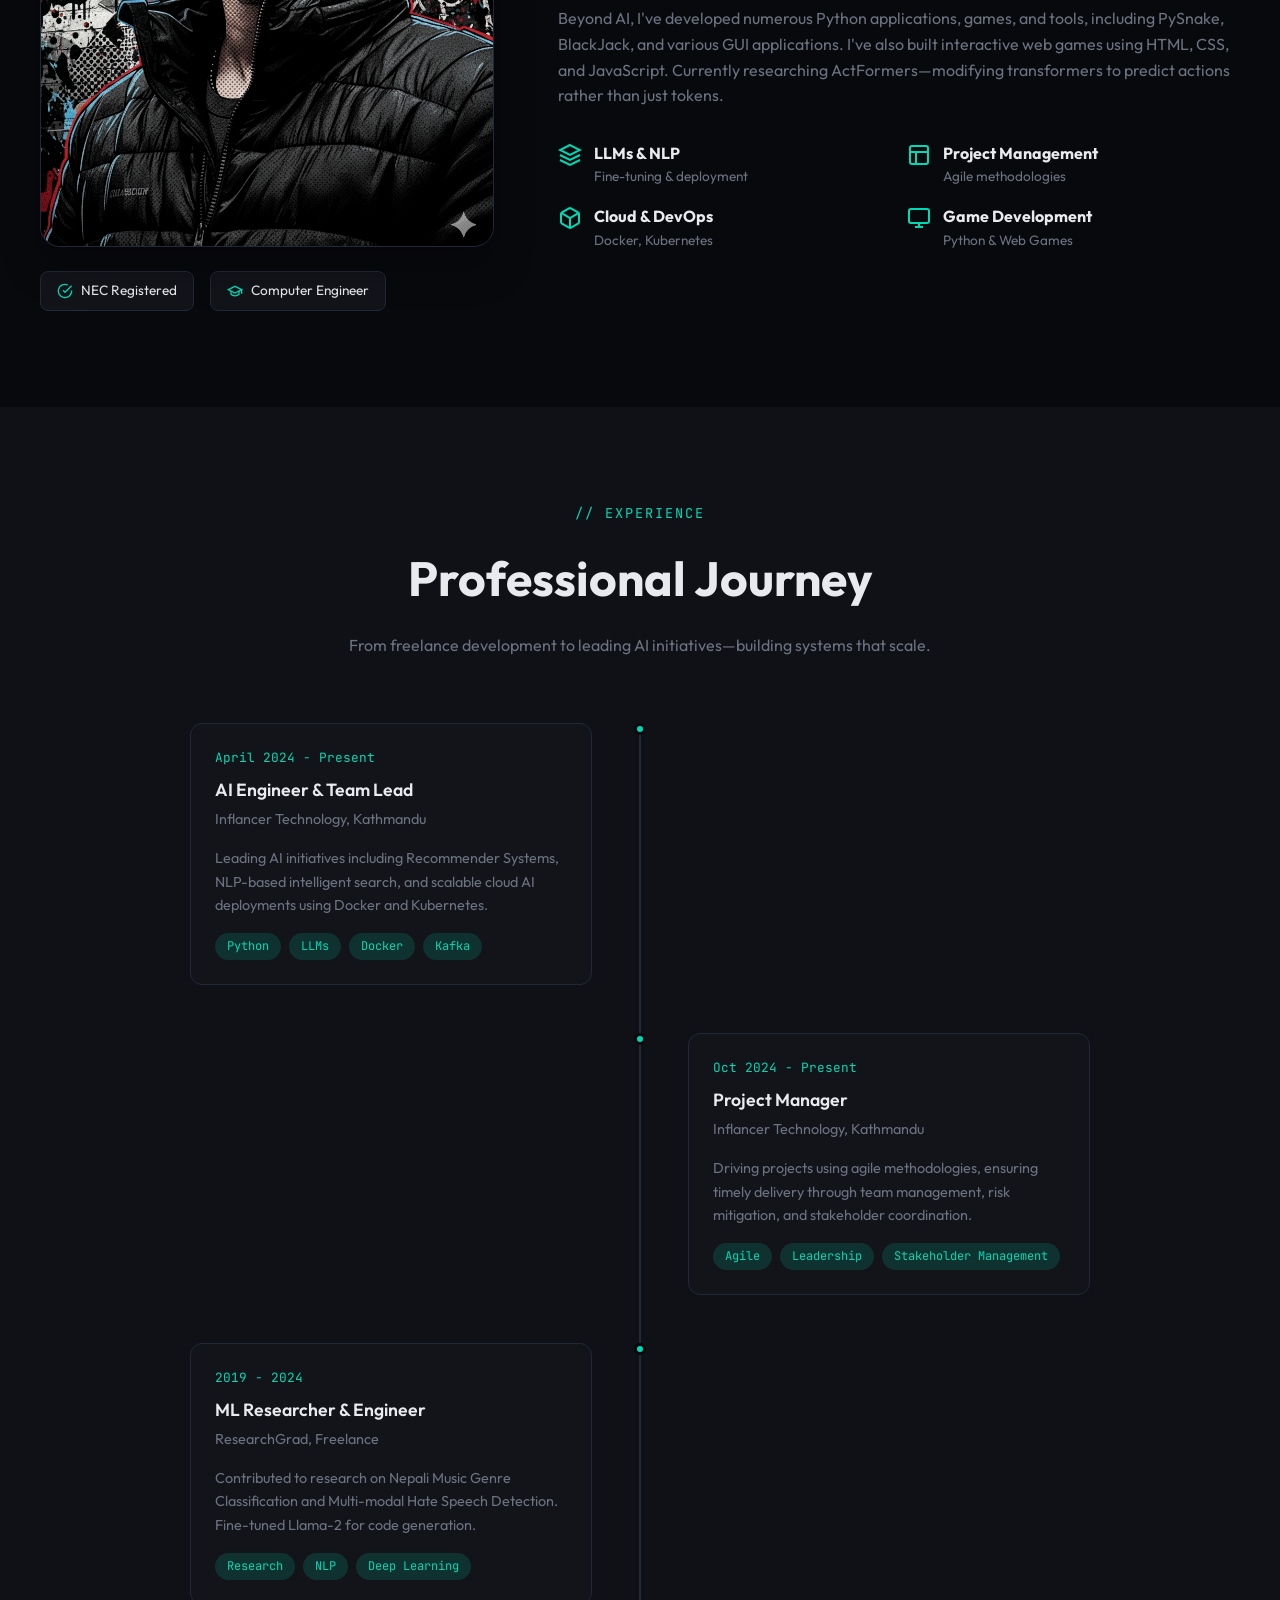
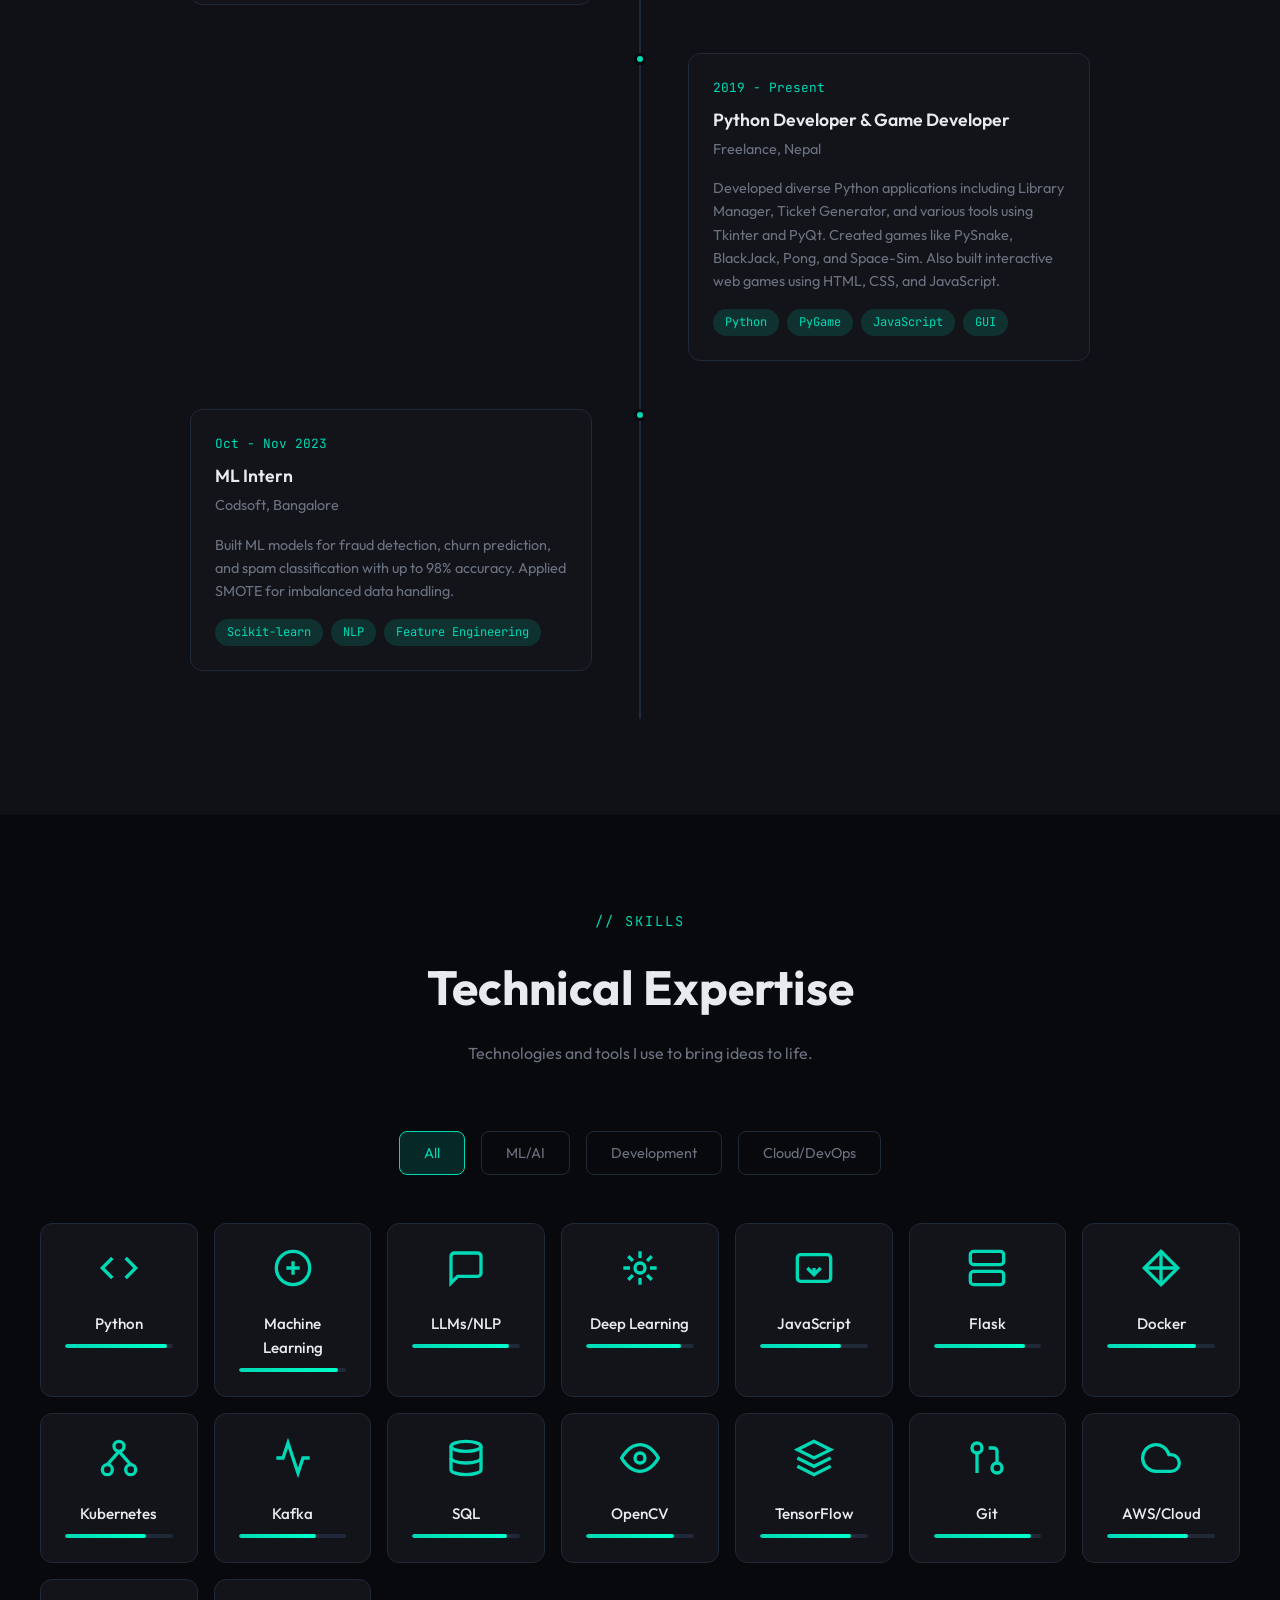
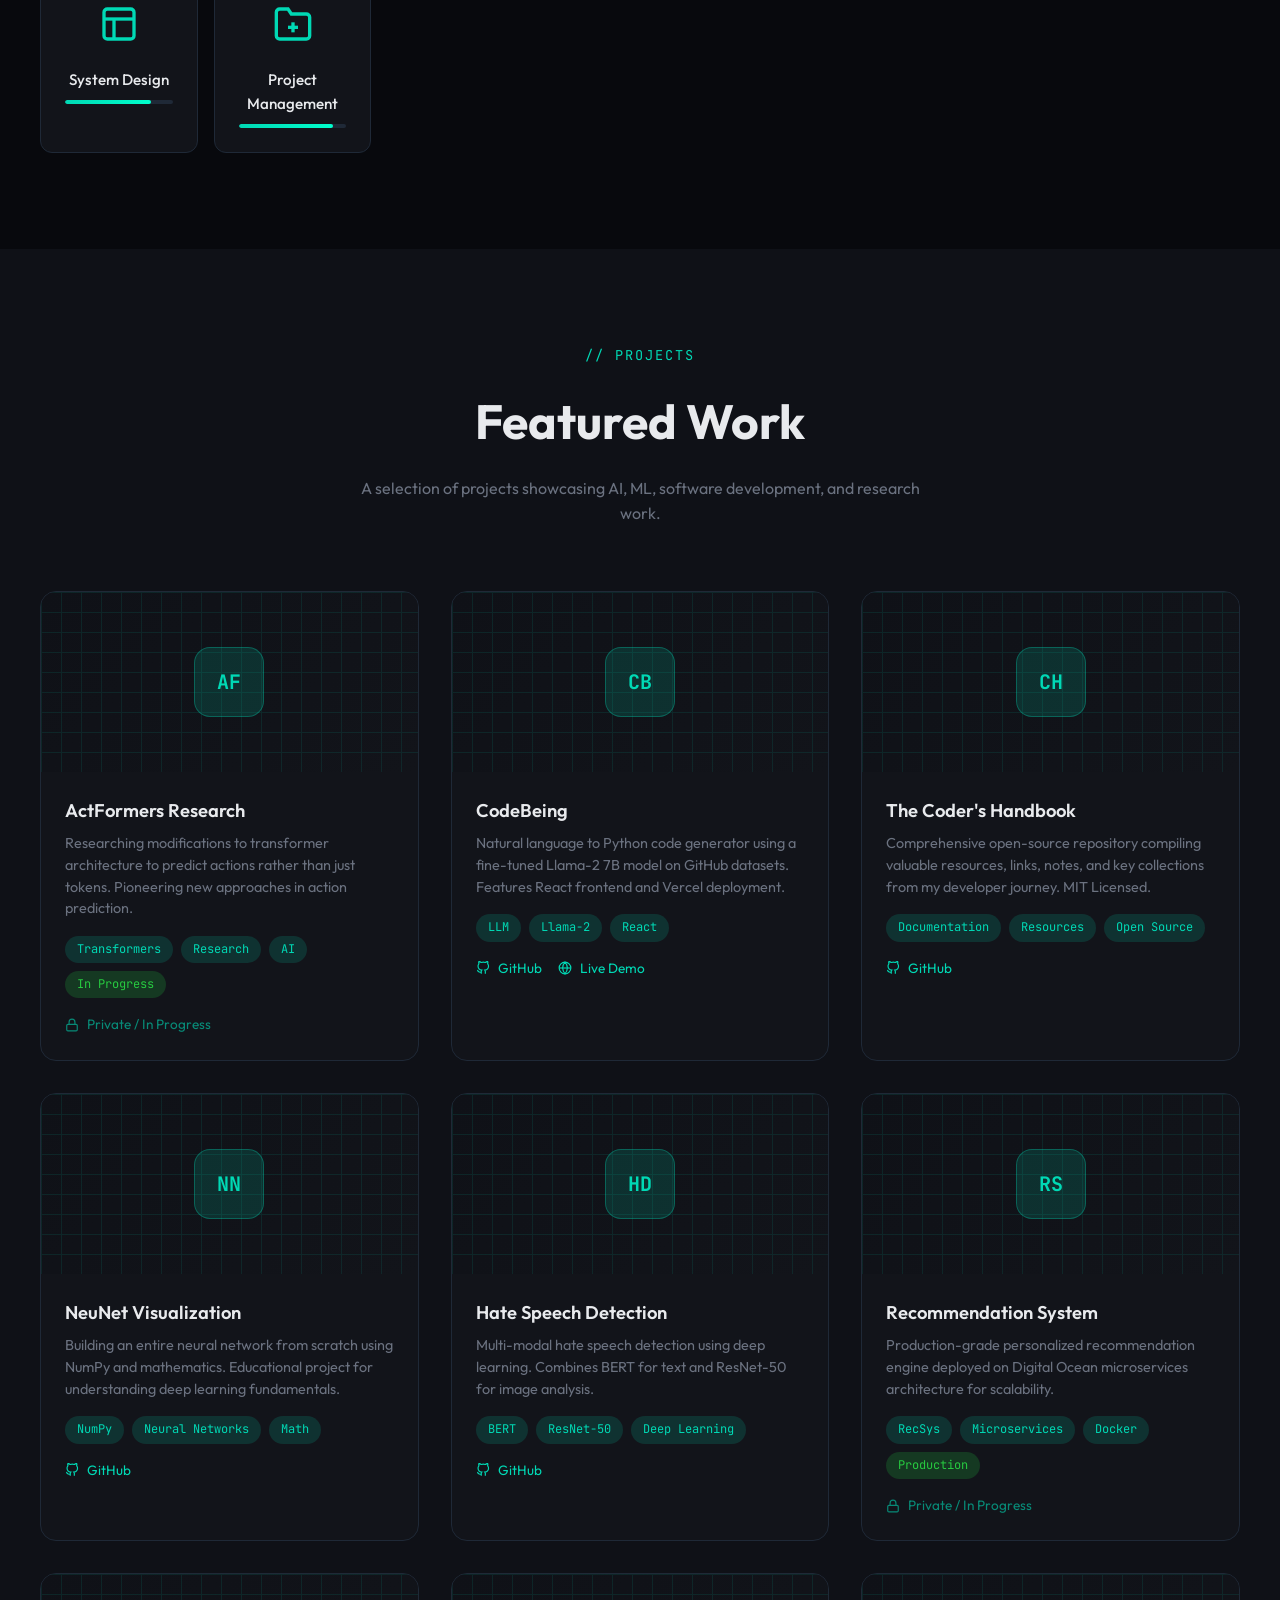
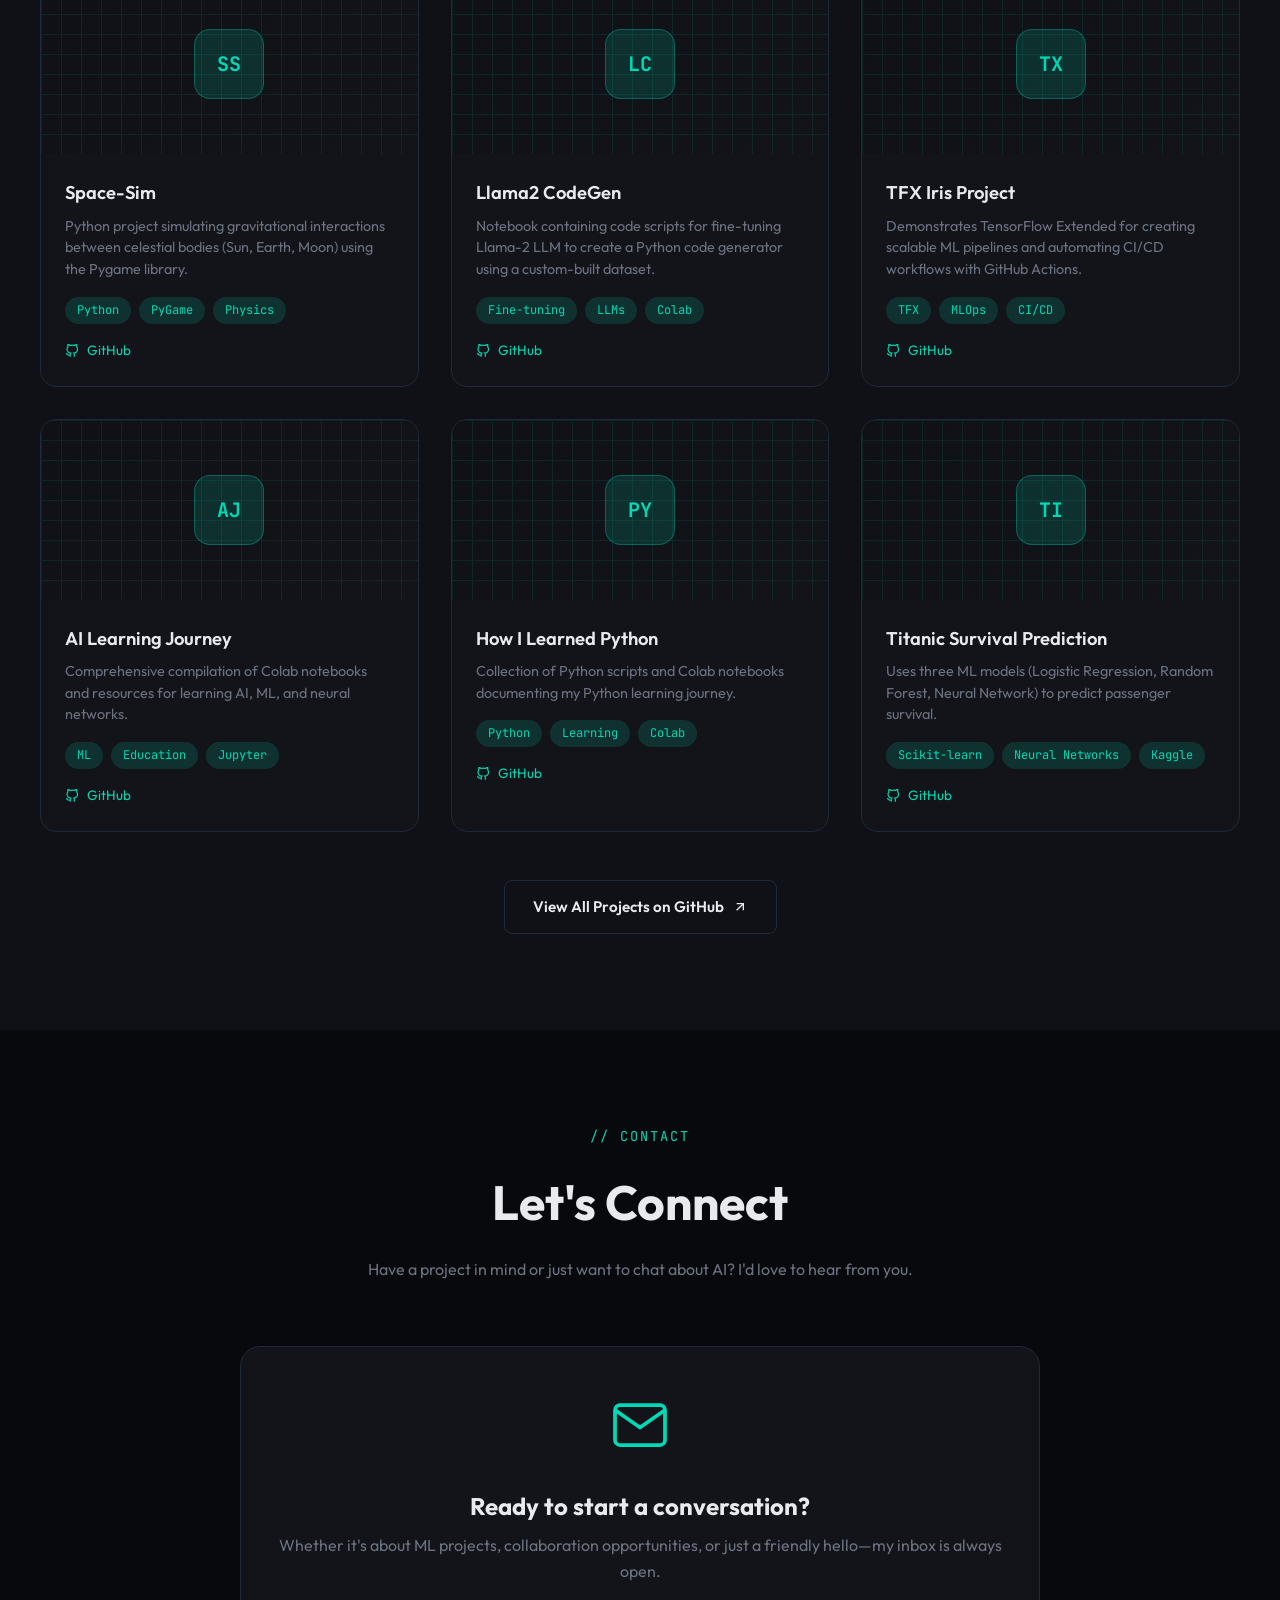
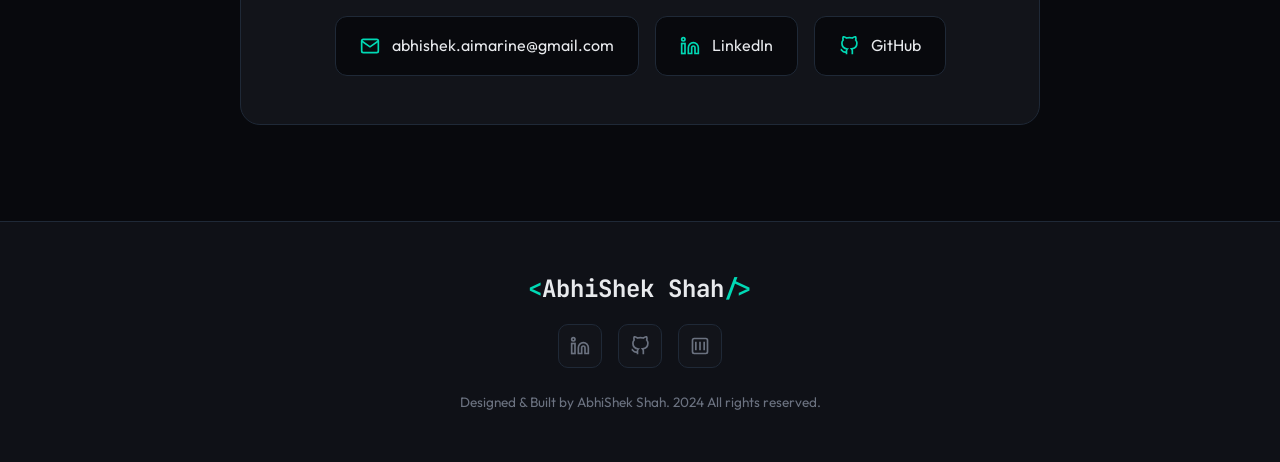
==== commit f0916bdf: "Update print statement from 'Hello' to 'Goodbye'" ====
--- a/index.html
+++ b/index.html
@@ -36,6 +36,7 @@
                 <a href="#experience" class="nav-link">Experience</a>
                 <a href="#skills" class="nav-link">Skills</a>
                 <a href="#projects" class="nav-link">Projects</a>
+                <a href="achievements.html" class="nav-link">Achievements</a>
                 <a href="#contact" class="nav-link">Contact</a>
                 <a href="https://abhishekshahhtmlresume.vercel.app" target="_blank" class="btn btn-primary btn-small">Resume</a>
             </div>
@@ -424,3 +425,4 @@
     <script src="main.js"></script>
 </body>
 </html>
+
--- a/styles.css
+++ b/styles.css
@@ -0,0 +1,1149 @@
+/* ========== CSS Variables ========== */
+:root {
+    --bg: #08090d;
+    --bg-secondary: #0f1117;
+    --fg: #e8eaed;
+    --muted: #6b7280;
+    --accent: #00d9b5;
+    --accent-dim: rgba(0, 217, 181, 0.15);
+    --card: #12141a;
+    --border: #1f2937;
+    --glow: rgba(0, 217, 181, 0.4);
+}
+
+/* ========== Base Styles ========== */
+* {
+    margin: 0;
+    padding: 0;
+    box-sizing: border-box;
+}
+
+html {
+    scroll-behavior: smooth;
+}
+
+body {
+    font-family: 'Outfit', sans-serif;
+    background: var(--bg);
+    color: var(--fg);
+    overflow-x: hidden;
+    line-height: 1.6;
+}
+
+::selection {
+    background: var(--accent);
+    color: var(--bg);
+}
+
+/* Custom Scrollbar */
+::-webkit-scrollbar {
+    width: 8px;
+}
+
+::-webkit-scrollbar-track {
+    background: var(--bg);
+}
+
+::-webkit-scrollbar-thumb {
+    background: var(--border);
+    border-radius: 4px;
+}
+
+::-webkit-scrollbar-thumb:hover {
+    background: var(--accent);
+}
+
+.font-mono {
+    font-family: 'JetBrains Mono', monospace;
+}
+
+.accent {
+    color: var(--accent);
+}
+
+.text-center {
+    text-align: center;
+}
+
+.mt-12 {
+    margin-top: 3rem;
+}
+
+/* ========== Neural Canvas ========== */
+#neural-canvas {
+    position: fixed;
+    top: 0;
+    left: 0;
+    width: 100%;
+    height: 100%;
+    z-index: 0;
+    pointer-events: none;
+}
+
+/* ========== Header ========== */
+.header {
+    position: fixed;
+    top: 0;
+    left: 0;
+    right: 0;
+    z-index: 100;
+    padding: 1rem 2rem;
+    transition: all 0.3s ease;
+    background: transparent;
+}
+
+.header.scrolled {
+    background: rgba(8, 9, 13, 0.92);
+    backdrop-filter: blur(20px);
+    border-bottom: 1px solid var(--border);
+}
+
+.nav-container {
+    display: flex;
+    align-items: center;
+    justify-content: space-between;
+    max-width: 1200px;
+    margin: 0 auto;
+}
+
+.logo {
+    font-family: 'JetBrains Mono', monospace;
+    font-size: 1.25rem;
+    font-weight: 700;
+    color: var(--fg);
+    text-decoration: none;
+    transition: transform 0.3s ease;
+}
+
+.logo:hover {
+    transform: scale(1.05);
+}
+
+.nav-links {
+    display: flex;
+    align-items: center;
+    gap: 2rem;
+}
+
+.nav-link {
+    position: relative;
+    color: var(--muted);
+    text-decoration: none;
+    font-weight: 500;
+    font-size: 0.9rem;
+    transition: color 0.3s ease;
+    padding: 0.5rem 0;
+}
+
+.nav-link::after {
+    content: '';
+    position: absolute;
+    bottom: 0;
+    left: 0;
+    width: 0;
+    height: 2px;
+    background: var(--accent);
+    transition: width 0.3s ease;
+}
+
+.nav-link:hover,
+.nav-link.active {
+    color: var(--fg);
+}
+
+.nav-link:hover::after,
+.nav-link.active::after {
+    width: 100%;
+}
+
+/* ========== Buttons ========== */
+.btn {
+    display: inline-flex;
+    align-items: center;
+    gap: 0.5rem;
+    padding: 0.875rem 1.75rem;
+    border-radius: 8px;
+    font-weight: 600;
+    font-size: 0.95rem;
+    text-decoration: none;
+    transition: all 0.3s ease;
+    cursor: pointer;
+    border: none;
+    font-family: 'Outfit', sans-serif;
+}
+
+.btn-primary {
+    background: var(--accent);
+    color: var(--bg);
+}
+
+.btn-primary:hover {
+    transform: translateY(-2px);
+    box-shadow: 0 10px 30px var(--glow);
+}
+
+.btn-secondary {
+    background: transparent;
+    color: var(--fg);
+    border: 1px solid var(--border);
+}
+
+.btn-secondary:hover {
+    border-color: var(--accent);
+    color: var(--accent);
+}
+
+.btn-small {
+    padding: 0.5rem 1rem;
+    font-size: 0.85rem;
+}
+
+/* ========== Focus States (Accessibility) ========== */
+a:focus-visible,
+button:focus-visible,
+input:focus-visible {
+    outline: 2px solid var(--accent);
+    outline-offset: 3px;
+}
+
+/* ========== Mobile Menu ========== */
+.mobile-menu-btn {
+    display: none;
+    flex-direction: column;
+    gap: 5px;
+    background: none;
+    border: none;
+    cursor: pointer;
+    padding: 5px;
+}
+
+.mobile-menu-btn span {
+    width: 24px;
+    height: 2px;
+    background: var(--fg);
+    transition: all 0.3s ease;
+}
+
+.mobile-overlay {
+    display: none;
+    position: fixed;
+    inset: 0;
+    background: rgba(0, 0, 0, 0.5);
+    z-index: 90;
+}
+
+.mobile-overlay.open {
+    display: block;
+}
+
+@media (max-width: 768px) {
+    .mobile-menu-btn {
+        display: flex;
+    }
+
+    .nav-links {
+        position: fixed;
+        top: 0;
+        right: -100%;
+        width: 70%;
+        max-width: 300px;
+        height: 100vh;
+        background: var(--bg-secondary);
+        flex-direction: column;
+        padding: 5rem 2rem;
+        gap: 1.5rem;
+        transition: right 0.3s ease;
+        border-left: 1px solid var(--border);
+    }
+
+    .nav-links.open {
+        right: 0;
+    }
+}
+
+/* ========== Hero Section ========== */
+.hero {
+    min-height: 100vh;
+    display: flex;
+    align-items: center;
+    position: relative;
+    padding: 6rem 2rem;
+}
+
+.hero-content {
+    position: relative;
+    z-index: 1;
+    max-width: 800px;
+    margin: 0 auto;
+}
+
+.hero-label {
+    display: inline-flex;
+    align-items: center;
+    gap: 0.5rem;
+    background: var(--accent-dim);
+    border: 1px solid rgba(0, 217, 181, 0.3);
+    padding: 0.5rem 1rem;
+    border-radius: 100px;
+    font-size: 0.85rem;
+    color: var(--accent);
+    margin-bottom: 1.5rem;
+}
+
+.hero-label::before {
+    content: '';
+    width: 8px;
+    height: 8px;
+    background: var(--accent);
+    border-radius: 50%;
+    animation: pulse 2s ease-in-out infinite;
+}
+
+@keyframes pulse {
+    0%, 100% { opacity: 1; transform: scale(1); }
+    50% { opacity: 0.5; transform: scale(1.2); }
+}
+
+.hero-title {
+    font-size: clamp(2.5rem, 6vw, 4.5rem);
+    font-weight: 700;
+    line-height: 1.1;
+    margin-bottom: 1.5rem;
+}
+
+.name-highlight {
+    position: relative;
+    color: var(--accent);
+    cursor: default;
+}
+
+.name-highlight::after {
+    content: '';
+    position: absolute;
+    bottom: 0;
+    left: 0;
+    width: 100%;
+    height: 2px;
+    background: var(--accent);
+    transform: scaleX(0);
+    transform-origin: right;
+    transition: transform 0.5s ease;
+}
+
+.name-highlight:hover::after {
+    transform: scaleX(1);
+    transform-origin: left;
+}
+
+.hero-subtitle {
+    font-size: clamp(1rem, 2vw, 1.25rem);
+    color: var(--muted);
+    margin-bottom: 2rem;
+    max-width: 600px;
+}
+
+.typing-text {
+    color: var(--accent);
+    border-right: 2px solid var(--accent);
+    animation: blink 1s step-end infinite;
+    padding-right: 4px;
+}
+
+@keyframes blink {
+    50% { border-color: transparent; }
+}
+
+.hero-cta {
+    display: flex;
+    gap: 1rem;
+    flex-wrap: wrap;
+}
+
+.hero-stats {
+    display: grid;
+    grid-template-columns: repeat(3, 1fr);
+    gap: 2rem;
+    margin-top: 4rem;
+    padding-top: 2rem;
+    border-top: 1px solid var(--border);
+    max-width: 500px;
+}
+
+.stat-item {
+    text-align: left;
+}
+
+.stat-value {
+    font-size: 2rem;
+    font-weight: 700;
+    color: var(--accent);
+    font-family: 'JetBrains Mono', monospace;
+}
+
+.stat-label {
+    font-size: 0.85rem;
+    color: var(--muted);
+}
+
+/* ========== Section Styles ========== */
+.section {
+    padding: 6rem 2rem;
+    position: relative;
+    z-index: 1;
+}
+
+.section-alt {
+    background: var(--bg-secondary);
+}
+
+.section-header {
+    text-align: center;
+    margin-bottom: 4rem;
+}
+
+.section-label {
+    font-family: 'JetBrains Mono', monospace;
+    font-size: 0.85rem;
+    color: var(--accent);
+    text-transform: uppercase;
+    letter-spacing: 2px;
+    margin-bottom: 1rem;
+}
+
+.section-title {
+    font-size: clamp(2rem, 4vw, 3rem);
+    font-weight: 700;
+    margin-bottom: 1rem;
+}
+
+.section-desc {
+    color: var(--muted);
+    max-width: 600px;
+    margin: 0 auto;
+}
+
+/* ========== About Section ========== */
+.about-grid {
+    display: grid;
+    grid-template-columns: 1fr 1.5fr;
+    gap: 4rem;
+    max-width: 1200px;
+    margin: 0 auto;
+    align-items: center;
+}
+
+@media (max-width: 900px) {
+    .about-grid {
+        grid-template-columns: 1fr;
+        gap: 2rem;
+    }
+}
+
+.about-image-frame {
+    position: relative;
+    border-radius: 20px;
+    overflow: hidden;
+    border: 1px solid var(--border);
+    background: var(--card);
+    box-shadow: 0 20px 40px rgba(0, 0, 0, 0.3);
+    transition: transform 0.4s ease, box-shadow 0.4s ease;
+}
+
+.about-image-frame:hover {
+    transform: translateY(-5px);
+    box-shadow: 0 25px 50px rgba(0, 0, 0, 0.4);
+    border-color: var(--accent);
+}
+
+.about-photo {
+    width: 100%;
+    height: auto;
+    display: block;
+    aspect-ratio: 3/4;
+    object-fit: cover;
+    filter: grayscale(20%) contrast(1.1);
+    transition: filter 0.5s ease, transform 0.5s ease;
+}
+
+.about-image-frame:hover .about-photo {
+    filter: grayscale(0%) contrast(1.1);
+    transform: scale(1.03);
+}
+
+.about-image-frame::after {
+    content: '';
+    position: absolute;
+    inset: 0;
+    background: linear-gradient(135deg, rgba(0, 217, 181, 0.05), transparent 50%);
+    pointer-events: none;
+}
+
+.about-credentials {
+    display: flex;
+    gap: 1rem;
+    margin-top: 1.5rem;
+    flex-wrap: wrap;
+}
+
+.credential-badge {
+    display: inline-flex;
+    align-items: center;
+    gap: 0.5rem;
+    background: var(--card);
+    border: 1px solid var(--border);
+    padding: 0.5rem 1rem;
+    border-radius: 8px;
+    font-size: 0.85rem;
+    transition: all 0.3s ease;
+}
+
+.credential-badge:hover {
+    border-color: var(--accent);
+    transform: translateY(-2px);
+}
+
+.credential-badge svg {
+    width: 16px;
+    height: 16px;
+    color: var(--accent);
+}
+
+.about-content h3 {
+    font-size: 1.75rem;
+    margin-bottom: 1.5rem;
+}
+
+.about-content p {
+    color: var(--muted);
+    margin-bottom: 1rem;
+}
+
+.about-highlights {
+    display: grid;
+    grid-template-columns: repeat(2, 1fr);
+    gap: 1rem;
+    margin-top: 2rem;
+}
+
+@media (max-width: 500px) {
+    .about-highlights {
+        grid-template-columns: 1fr;
+    }
+}
+
+.highlight-item {
+    display: flex;
+    align-items: flex-start;
+    gap: 0.75rem;
+}
+
+.highlight-icon {
+    width: 24px;
+    height: 24px;
+    color: var(--accent);
+    flex-shrink: 0;
+    margin-top: 2px;
+}
+
+.highlight-text p {
+    font-size: 0.85rem;
+    margin: 0;
+}
+
+/* ========== Timeline ========== */
+.timeline {
+    max-width: 900px;
+    margin: 0 auto;
+    position: relative;
+}
+
+.timeline::before {
+    content: '';
+    position: absolute;
+    left: 0;
+    top: 0;
+    bottom: 0;
+    width: 2px;
+    background: var(--border);
+}
+
+@media (min-width: 768px) {
+    .timeline::before {
+        left: 50%;
+        transform: translateX(-50%);
+    }
+}
+
+.timeline-item {
+    position: relative;
+    padding-left: 2rem;
+    padding-bottom: 3rem;
+}
+
+@media (min-width: 768px) {
+    .timeline-item {
+        width: 50%;
+        padding-left: 0;
+        padding-right: 3rem;
+    }
+
+    .timeline-item:nth-child(even) {
+        margin-left: 50%;
+        padding-right: 0;
+        padding-left: 3rem;
+    }
+}
+
+.timeline-dot {
+    position: absolute;
+    left: -5px;
+    top: 0;
+    width: 12px;
+    height: 12px;
+    background: var(--accent);
+    border-radius: 50%;
+    border: 3px solid var(--bg);
+    box-shadow: 0 0 0 0 rgba(0, 217, 181, 0.4);
+    transition: box-shadow 0.3s ease;
+}
+
+.timeline-item:hover .timeline-dot {
+    box-shadow: 0 0 0 6px rgba(0, 217, 181, 0.2);
+}
+
+@media (min-width: 768px) {
+    .timeline-dot {
+        left: auto;
+        right: -6px;
+    }
+
+    .timeline-item:nth-child(even) .timeline-dot {
+        right: auto;
+        left: -6px;
+    }
+}
+
+.timeline-card {
+    background: var(--card);
+    border: 1px solid var(--border);
+    border-radius: 12px;
+    padding: 1.5rem;
+    transition: all 0.3s ease;
+}
+
+.timeline-card:hover {
+    border-color: var(--accent);
+    transform: translateY(-4px);
+    box-shadow: 0 10px 20px rgba(0, 0, 0, 0.2);
+}
+
+.timeline-date {
+    font-family: 'JetBrains Mono', monospace;
+    font-size: 0.8rem;
+    color: var(--accent);
+    margin-bottom: 0.5rem;
+}
+
+.timeline-title {
+    font-size: 1.1rem;
+    font-weight: 600;
+    margin-bottom: 0.25rem;
+}
+
+.timeline-company {
+    font-size: 0.9rem;
+    color: var(--muted);
+    margin-bottom: 1rem;
+}
+
+.timeline-desc {
+    font-size: 0.9rem;
+    color: var(--muted);
+}
+
+.timeline-tags {
+    display: flex;
+    flex-wrap: wrap;
+    gap: 0.5rem;
+    margin-top: 1rem;
+}
+
+.tag {
+    font-size: 0.75rem;
+    padding: 0.25rem 0.75rem;
+    background: var(--accent-dim);
+    color: var(--accent);
+    border-radius: 100px;
+    font-family: 'JetBrains Mono', monospace;
+}
+
+/* ========== Skills Section ========== */
+.skills-container {
+    max-width: 1200px;
+    margin: 0 auto;
+}
+
+.skills-categories {
+    display: flex;
+    justify-content: center;
+    gap: 1rem;
+    margin-bottom: 3rem;
+    flex-wrap: wrap;
+}
+
+.skill-category-btn {
+    padding: 0.75rem 1.5rem;
+    background: transparent;
+    border: 1px solid var(--border);
+    color: var(--muted);
+    border-radius: 8px;
+    font-family: 'Outfit', sans-serif;
+    font-size: 0.9rem;
+    cursor: pointer;
+    transition: all 0.3s ease;
+}
+
+.skill-category-btn:hover,
+.skill-category-btn.active {
+    border-color: var(--accent);
+    color: var(--accent);
+    background: var(--accent-dim);
+}
+
+.skills-grid {
+    display: grid;
+    grid-template-columns: repeat(auto-fill, minmax(140px, 1fr));
+    gap: 1rem;
+}
+
+.skill-card {
+    background: var(--card);
+    border: 1px solid var(--border);
+    border-radius: 12px;
+    padding: 1.5rem;
+    text-align: center;
+    transition: all 0.3s ease;
+    cursor: default;
+}
+
+.skill-card:hover {
+    border-color: var(--accent);
+    transform: translateY(-4px);
+    box-shadow: 0 0 15px rgba(0, 217, 181, 0.1);
+}
+
+.skill-icon {
+    width: 40px;
+    height: 40px;
+    margin: 0 auto 1rem;
+    color: var(--accent);
+}
+
+.skill-name {
+    font-weight: 500;
+    font-size: 0.95rem;
+    margin-bottom: 0.5rem;
+}
+
+.skill-level {
+    height: 4px;
+    background: var(--border);
+    border-radius: 2px;
+    overflow: hidden;
+}
+
+.skill-level-fill {
+    height: 100%;
+    background: linear-gradient(90deg, var(--accent), #00ffcc);
+    border-radius: 2px;
+    transition: width 1s ease;
+}
+
+/* ========== Projects Section ========== */
+.projects-grid {
+    display: grid;
+    grid-template-columns: repeat(auto-fill, minmax(350px, 1fr));
+    gap: 2rem;
+    max-width: 1200px;
+    margin: 0 auto;
+}
+
+@media (max-width: 400px) {
+    .projects-grid {
+        grid-template-columns: 1fr;
+    }
+}
+
+.project-card {
+    background: var(--card);
+    border: 1px solid var(--border);
+    border-radius: 16px;
+    overflow: hidden;
+    transition: all 0.3s ease;
+}
+
+.project-card:hover {
+    border-color: var(--accent);
+    transform: translateY(-8px);
+    box-shadow: 0 15px 30px rgba(0, 0, 0, 0.3), 0 0 20px rgba(0, 217, 181, 0.1);
+}
+
+.project-image {
+    position: relative;
+    height: 180px;
+    background: linear-gradient(135deg, var(--bg-secondary), var(--card));
+    overflow: hidden;
+}
+
+.project-image-pattern {
+    position: absolute;
+    inset: 0;
+    opacity: 0.1;
+    background-image: 
+        linear-gradient(var(--accent) 1px, transparent 1px),
+        linear-gradient(90deg, var(--accent) 1px, transparent 1px);
+    background-size: 20px 20px;
+}
+
+.project-logo {
+    position: absolute;
+    top: 50%;
+    left: 50%;
+    transform: translate(-50%, -50%);
+    width: 70px;
+    height: 70px;
+    background: var(--accent-dim);
+    border-radius: 16px;
+    display: flex;
+    align-items: center;
+    justify-content: center;
+    font-family: 'JetBrains Mono', monospace;
+    font-size: 1.25rem;
+    font-weight: 700;
+    color: var(--accent);
+    border: 1px solid rgba(0, 217, 181, 0.3);
+}
+
+.project-content {
+    padding: 1.5rem;
+}
+
+.project-title {
+    font-size: 1.15rem;
+    font-weight: 600;
+    margin-bottom: 0.5rem;
+}
+
+.project-desc {
+    font-size: 0.9rem;
+    color: var(--muted);
+    margin-bottom: 1rem;
+    line-height: 1.5;
+}
+
+.project-tags {
+    display: flex;
+    flex-wrap: wrap;
+    gap: 0.5rem;
+    margin-bottom: 1rem;
+}
+
+.project-links {
+    display: flex;
+    gap: 1rem;
+}
+
+.project-link {
+    display: inline-flex;
+    align-items: center;
+    gap: 0.5rem;
+    font-size: 0.85rem;
+    color: var(--accent);
+    text-decoration: none;
+    transition: opacity 0.3s ease;
+}
+
+.project-link:hover {
+    opacity: 0.7;
+}
+
+.project-link svg {
+    width: 14px;
+    height: 14px;
+}
+
+/* ========== Contact Section ========== */
+.contact-container {
+    max-width: 800px;
+    margin: 0 auto;
+    text-align: center;
+}
+
+.contact-card {
+    background: var(--card);
+    border: 1px solid var(--border);
+    border-radius: 20px;
+    padding: 3rem 2rem;
+    margin-top: 3rem;
+}
+
+.contact-icon {
+    margin: 0 auto 1.5rem;
+}
+
+.contact-title {
+    font-size: 1.5rem;
+    margin-bottom: 0.5rem;
+}
+
+.contact-desc {
+    color: var(--muted);
+}
+
+.contact-links {
+    display: flex;
+    justify-content: center;
+    gap: 1rem;
+    margin-top: 2rem;
+    flex-wrap: wrap;
+}
+
+.contact-link {
+    display: flex;
+    align-items: center;
+    gap: 0.75rem;
+    padding: 1rem 1.5rem;
+    background: var(--bg);
+    border: 1px solid var(--border);
+    border-radius: 12px;
+    text-decoration: none;
+    color: var(--fg);
+    transition: all 0.3s ease;
+}
+
+.contact-link:hover {
+    border-color: var(--accent);
+    transform: translateY(-2px);
+}
+
+.contact-link svg {
+    width: 20px;
+    height: 20px;
+    color: var(--accent);
+}
+
+/* ========== Footer ========== */
+.footer {
+    background: var(--bg-secondary);
+    border-top: 1px solid var(--border);
+    padding: 3rem 2rem;
+    text-align: center;
+    position: relative;
+    z-index: 1;
+}
+
+.footer-content {
+    max-width: 600px;
+    margin: 0 auto;
+}
+
+.footer-logo {
+    font-family: 'JetBrains Mono', monospace;
+    font-size: 1.5rem;
+    font-weight: 700;
+    margin-bottom: 1rem;
+}
+
+.footer-social {
+    display: flex;
+    justify-content: center;
+    gap: 1rem;
+    margin-bottom: 1.5rem;
+}
+
+.footer-social a {
+    width: 44px;
+    height: 44px;
+    display: flex;
+    align-items: center;
+    justify-content: center;
+    background: var(--card);
+    border: 1px solid var(--border);
+    border-radius: 10px;
+    color: var(--muted);
+    transition: all 0.3s ease;
+}
+
+.footer-social a:hover {
+    border-color: var(--accent);
+    color: var(--accent);
+    transform: translateY(-2px);
+}
+
+.footer-copy {
+    font-size: 0.85rem;
+    color: var(--muted);
+}
+
+/* ========== Terminal ========== */
+.terminal-trigger {
+    position: fixed;
+    bottom: 2rem;
+    right: 2rem;
+    z-index: 50;
+}
+
+.terminal-btn {
+    width: 50px;
+    height: 50px;
+    background: var(--card);
+    border: 1px solid var(--border);
+    border-radius: 12px;
+    display: flex;
+    align-items: center;
+    justify-content: center;
+    cursor: pointer;
+    transition: all 0.3s ease;
+    color: var(--muted);
+}
+
+.terminal-btn:hover {
+    border-color: var(--accent);
+    color: var(--accent);
+}
+
+.terminal-modal {
+    display: none;
+    position: fixed;
+    bottom: 6rem;
+    right: 2rem;
+    width: 450px;
+    max-width: calc(100vw - 2rem);
+    background: var(--card);
+    border: 1px solid var(--border);
+    border-radius: 12px;
+    overflow: hidden;
+    z-index: 60;
+    box-shadow: 0 20px 50px rgba(0, 0, 0, 0.5);
+}
+
+.terminal-modal.open {
+    display: block;
+    animation: slideUp 0.3s ease;
+}
+
+@keyframes slideUp {
+    from {
+        opacity: 0;
+        transform: translateY(20px);
+    }
+    to {
+        opacity: 1;
+        transform: translateY(0);
+    }
+}
+
+.terminal-header {
+    background: var(--bg);
+    padding: 0.75rem 1rem;
+    display: flex;
+    align-items: center;
+    gap: 0.5rem;
+    border-bottom: 1px solid var(--border);
+}
+
+.terminal-dot {
+    width: 12px;
+    height: 12px;
+    border-radius: 50%;
+}
+
+.terminal-title {
+    margin-left: auto;
+    font-size: 0.8rem;
+    color: var(--muted);
+    font-family: 'JetBrains Mono', monospace;
+}
+
+.terminal-body {
+    padding: 1rem;
+    font-family: 'JetBrains Mono', monospace;
+    font-size: 0.85rem;
+    max-height: 300px;
+    overflow-y: auto;
+}
+
+.terminal-line {
+    margin-bottom: 0.5rem;
+    word-wrap: break-word;
+}
+
+.terminal-muted {
+    color: var(--muted);
+}
+
+.terminal-prompt {
+    color: var(--accent);
+    margin-right: 0.5rem;
+}
+
+.terminal-input-line {
+    display: flex;
+    align-items: center;
+    padding: 0 1rem 1rem;
+    gap: 0.5rem;
+}
+
+.terminal-input {
+    flex: 1;
+    background: transparent;
+    border: none;
+    color: var(--fg);
+    font-family: 'JetBrains Mono', monospace;
+    font-size: 0.85rem;
+    outline: none;
+}
+
+.terminal-error {
+    color: #ff5f56;
+}
+
+.terminal-success {
+    color: #27ca40;
+}
+
+.terminal-info {
+    color: #00d9b5;
+}
+
+/* ========== Reveal Animations ========== */
+.reveal {
+    opacity: 0;
+    transform: translateY(30px);
+    transition: all 0.8s cubic-bezier(0.4, 0, 0.2, 1);
+}
+
+.reveal.visible {
+    opacity: 1;
+    transform: translateY(0);
+}
+
+@media (prefers-reduced-motion: reduce) {
+    .reveal {
+        opacity: 1;
+        transform: none;
+        transition: none;
+    }
+
+    .typing-text {
+        animation: none;
+    }
+
+    .avatar-circle {
+        animation: none;
+    }
+
+    @keyframes pulse {
+        0%, 100% { opacity: 1; }
+    }
+}
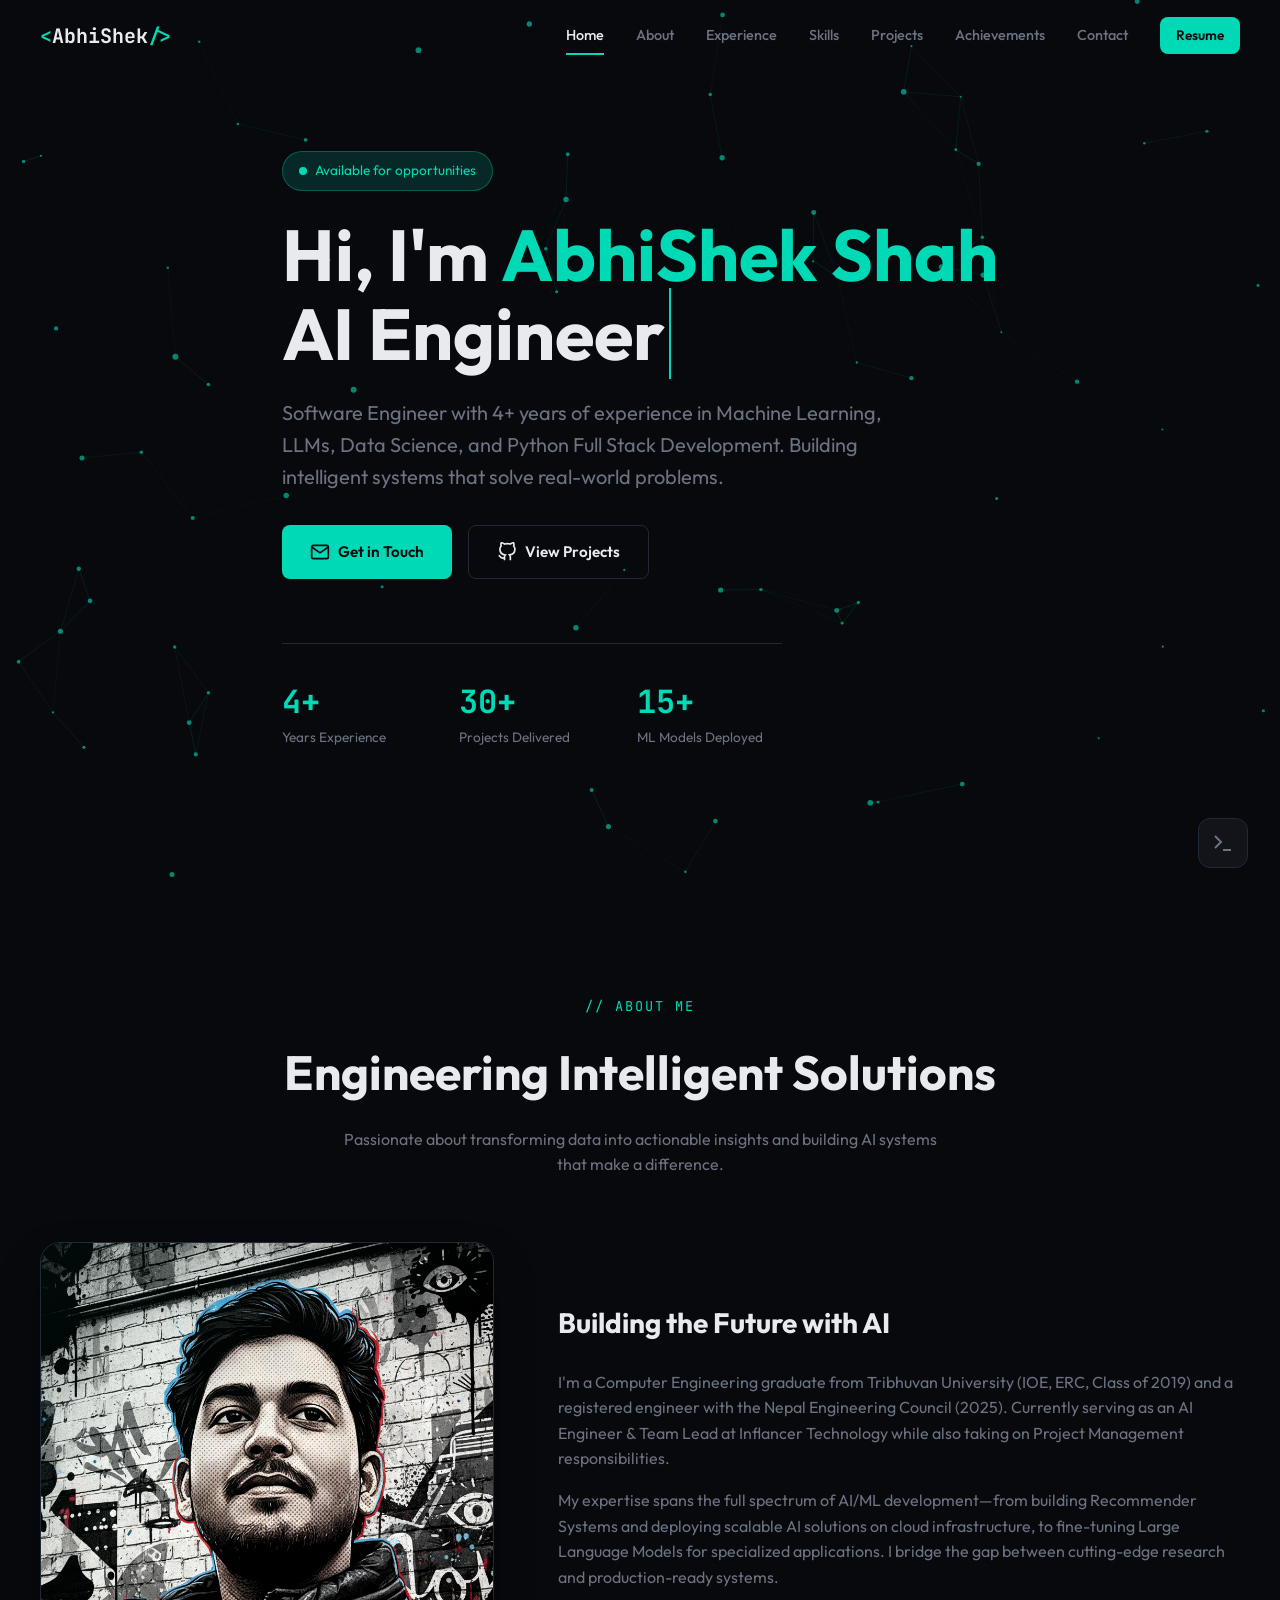
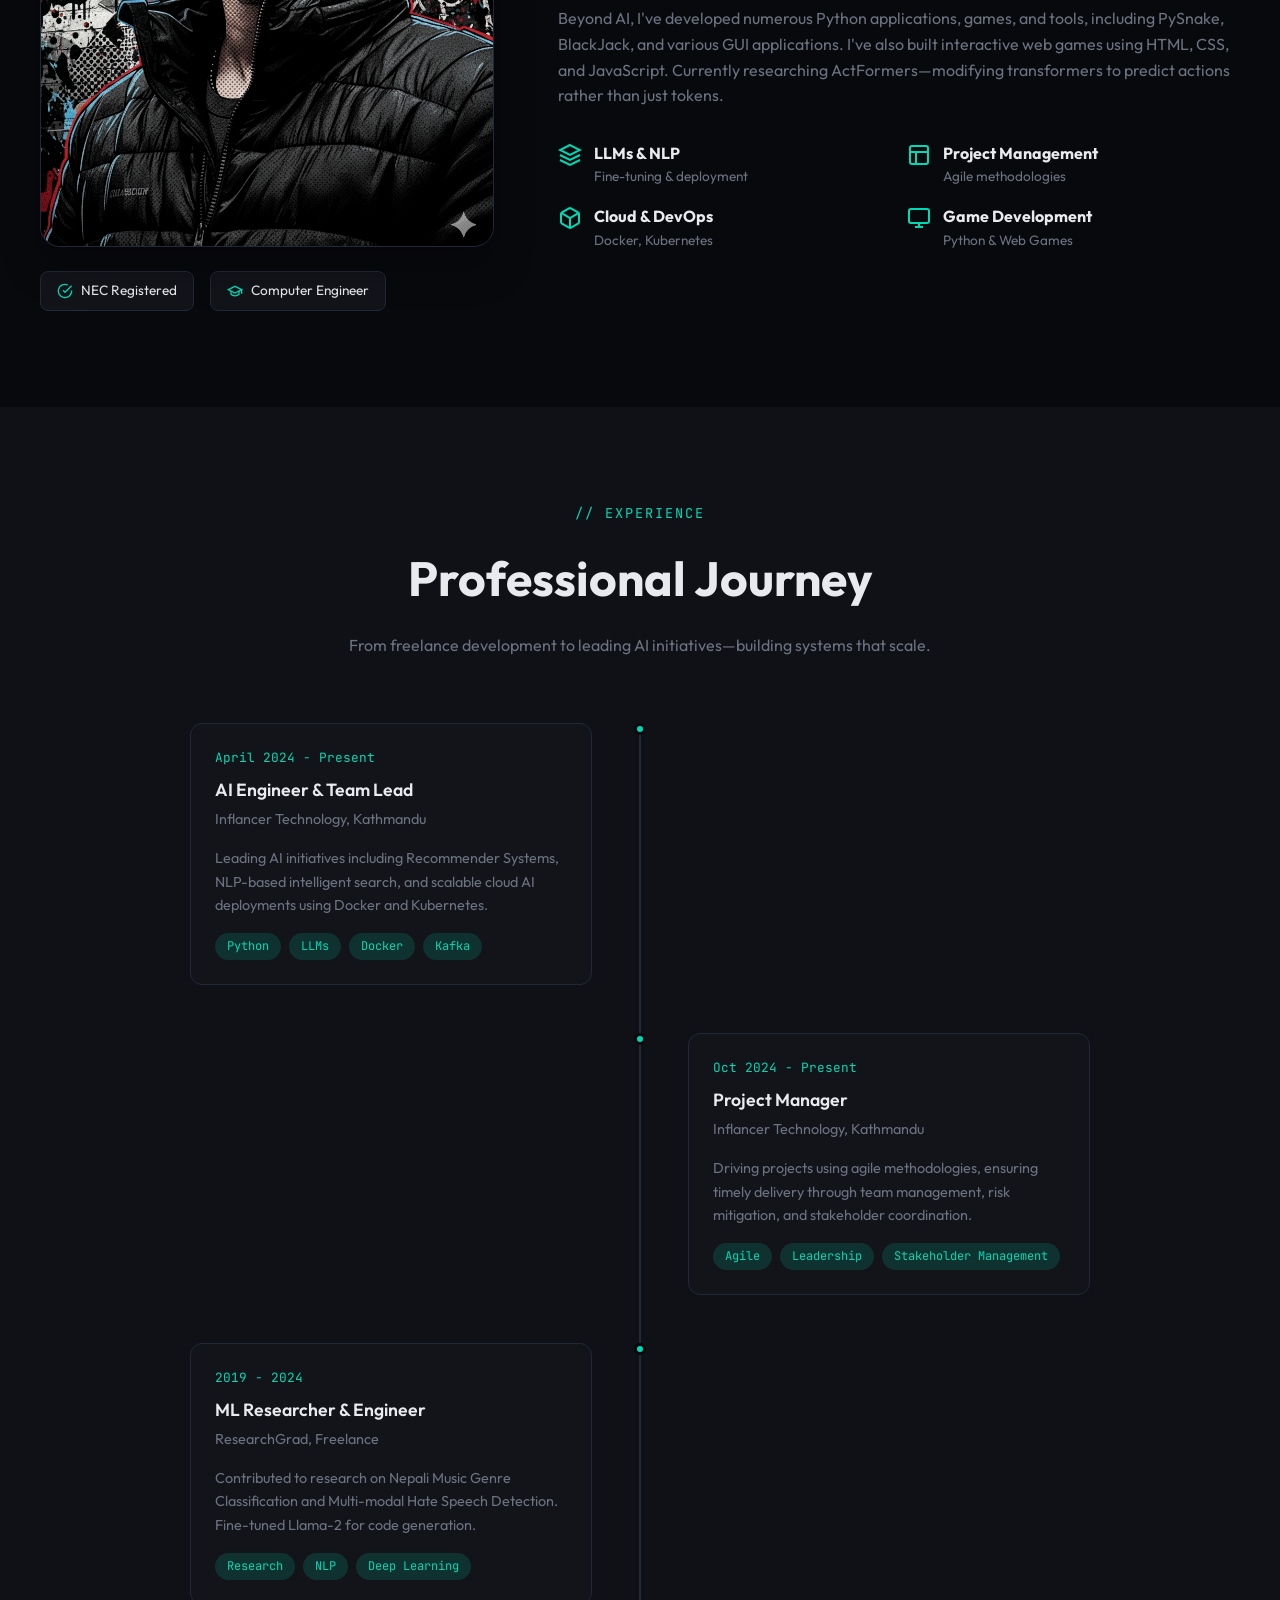
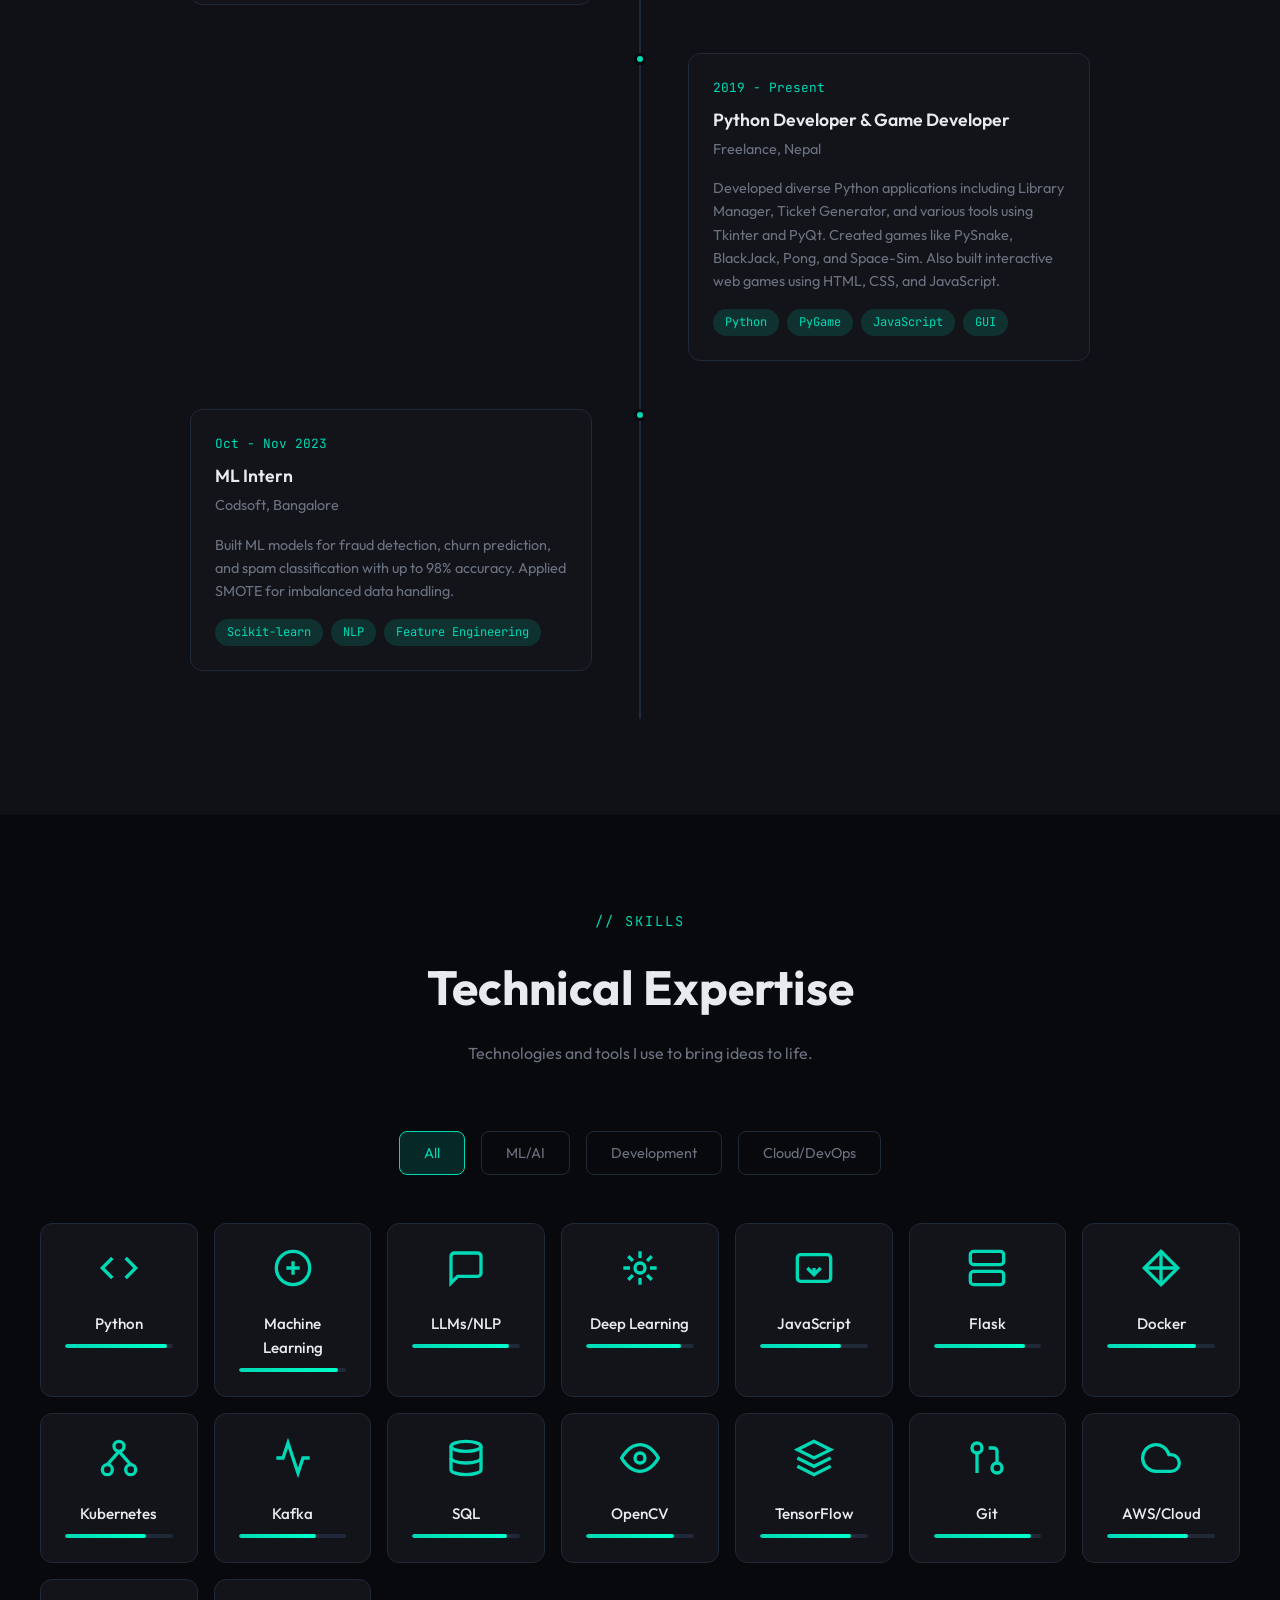
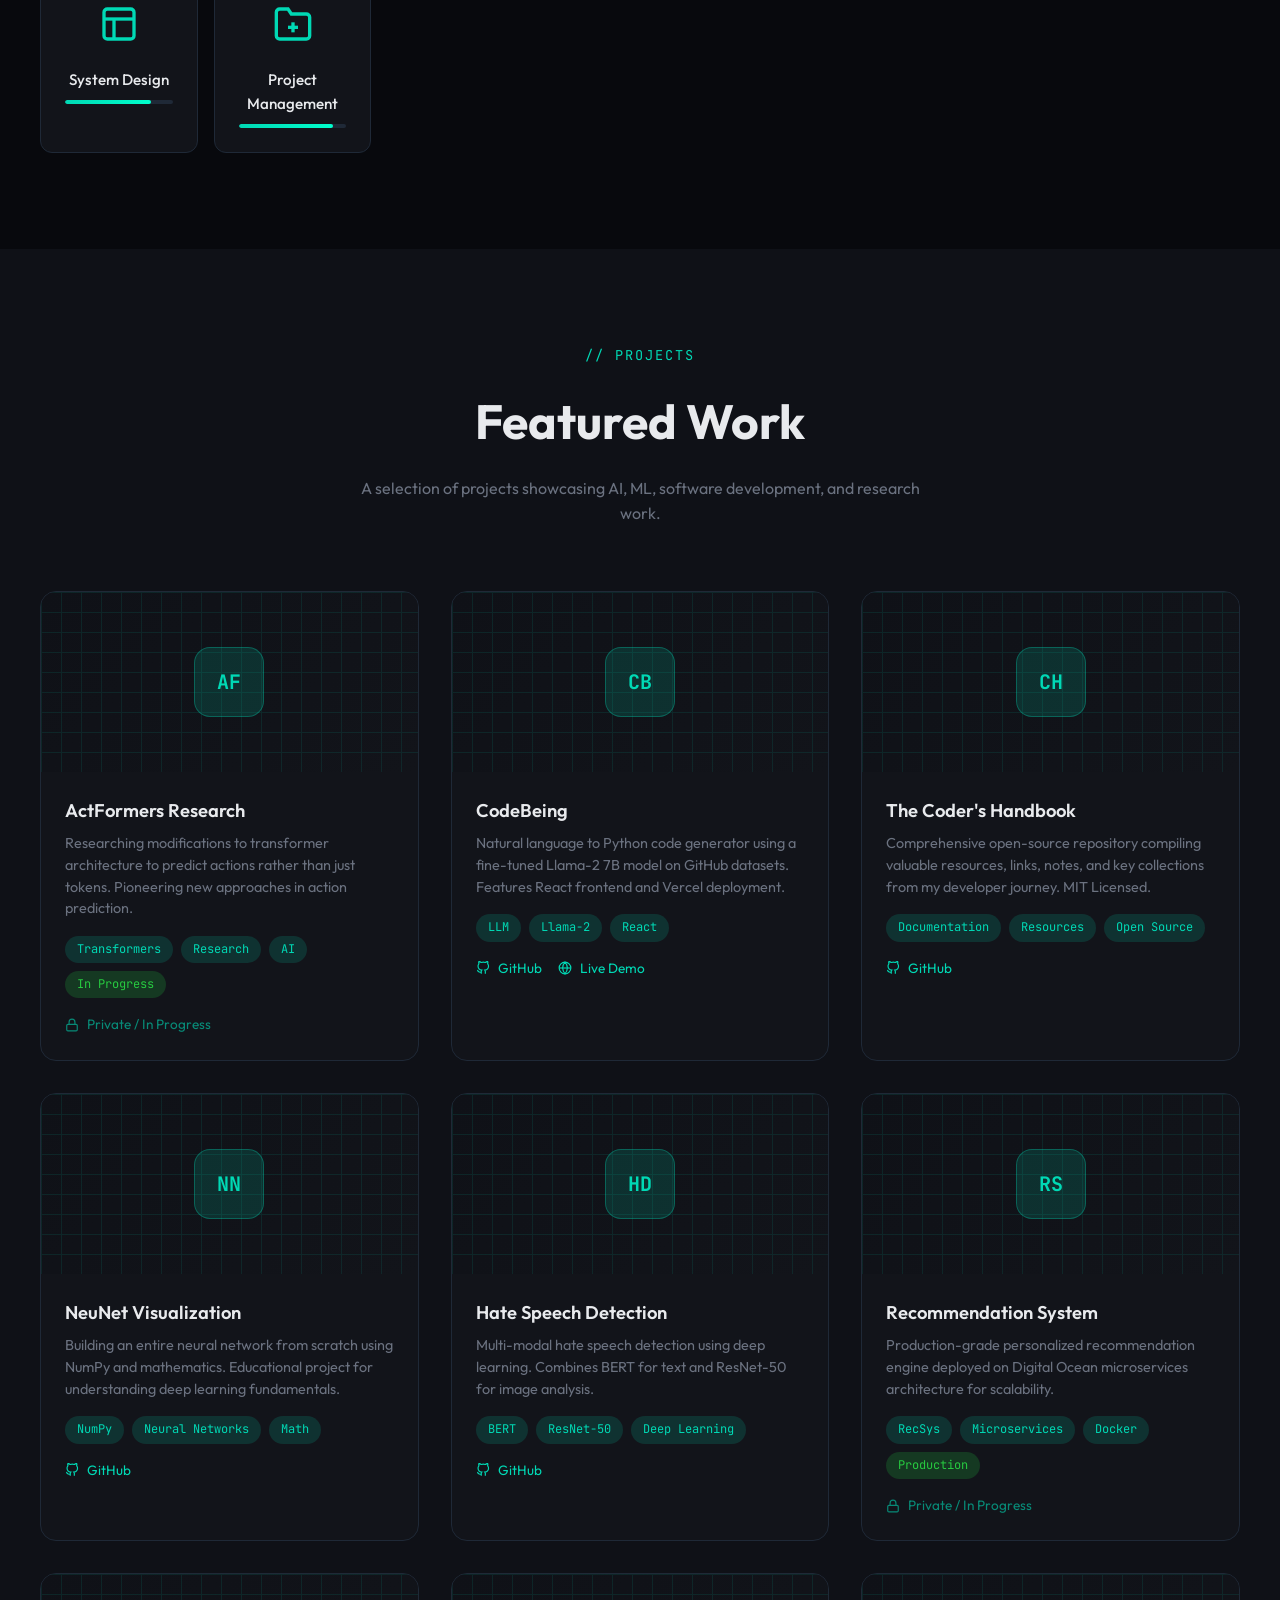
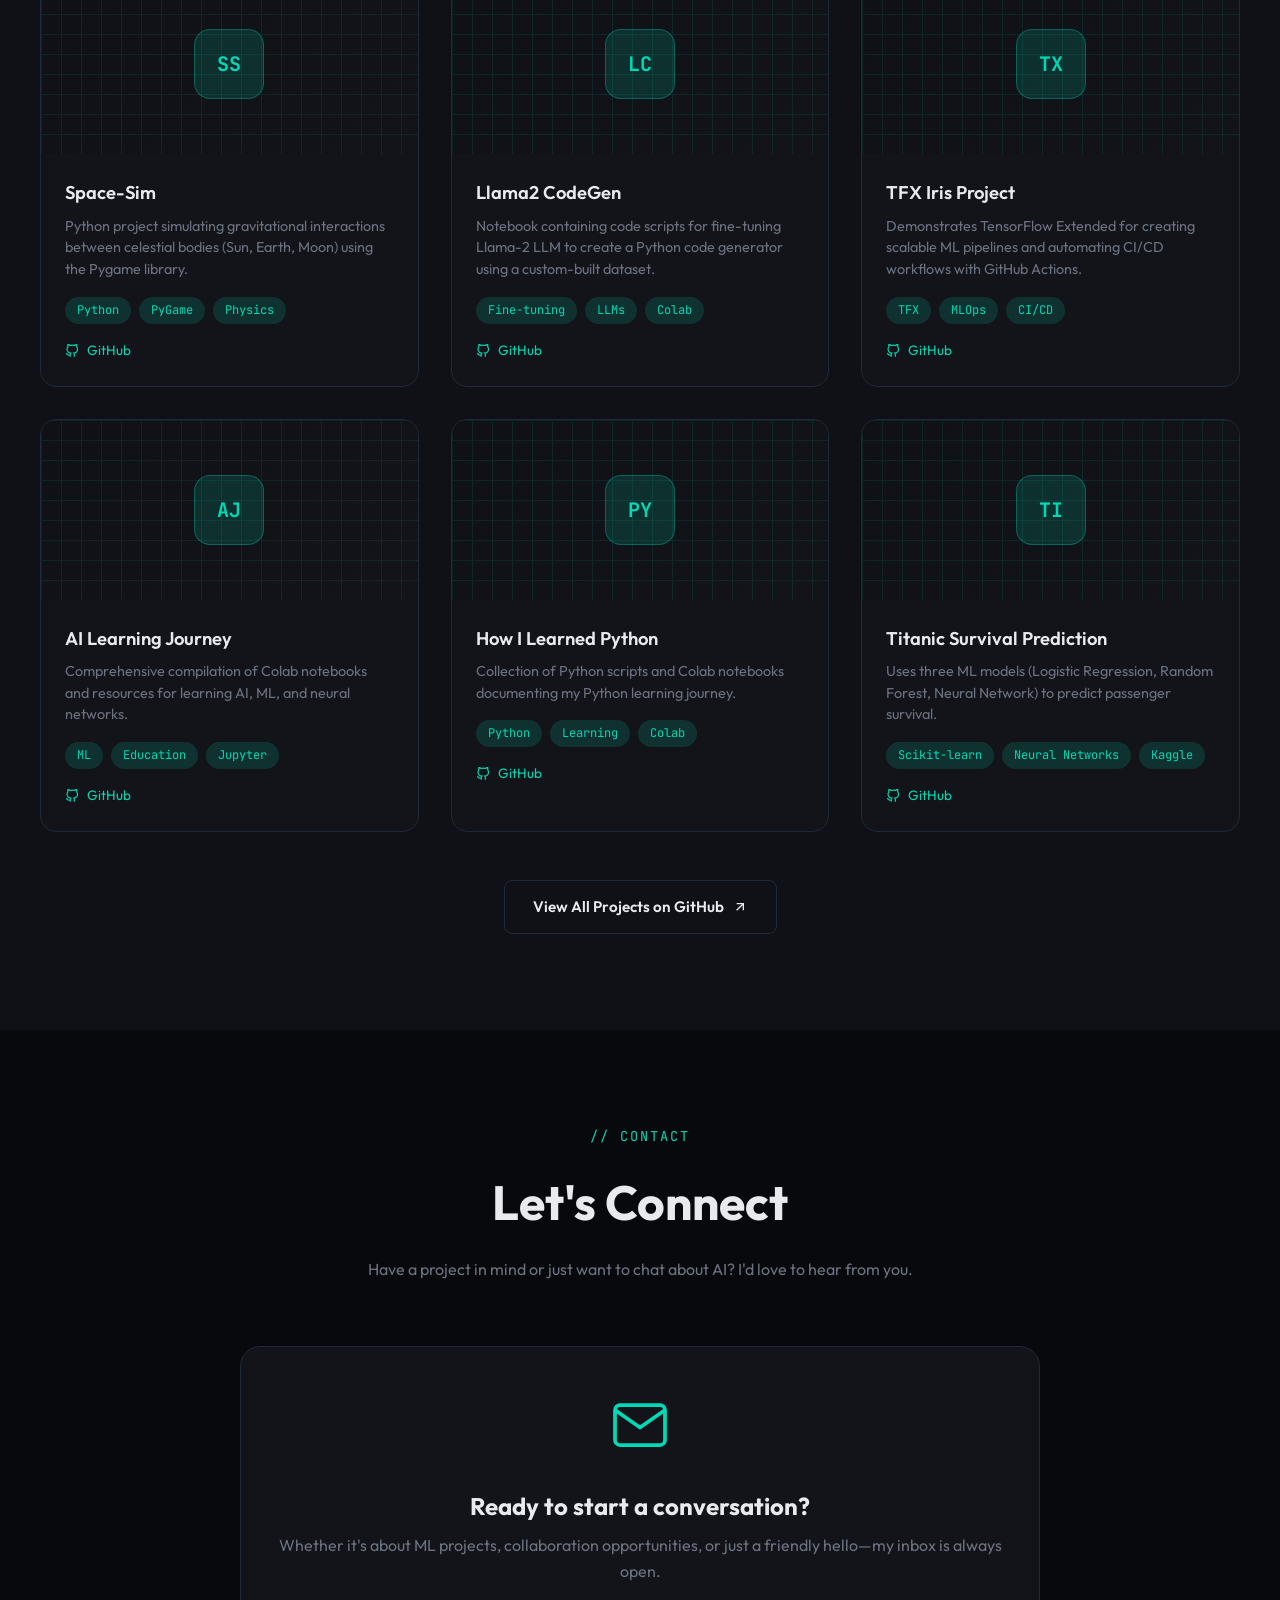
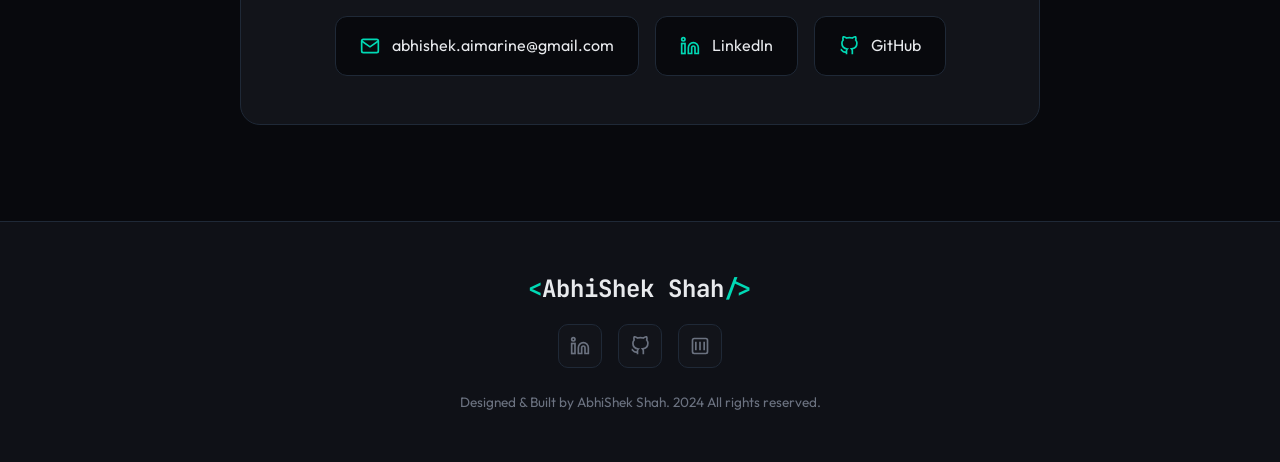
==== commit fa515b95: "Update index.html" ====
--- a/index.html
+++ b/index.html
@@ -38,7 +38,7 @@
                 <a href="#projects" class="nav-link">Projects</a>
                 <a href="achievements.html" class="nav-link">Achievements</a>
                 <a href="#contact" class="nav-link">Contact</a>
-                <a href="https://abhishekshahhtmlresume.vercel.app" target="_blank" class="btn btn-primary btn-small">Resume</a>
+                <a href="https://abhiverse-tex.vercel.app" target="_blank" class="btn btn-primary btn-small">Resume</a>
             </div>
         </nav>
     </header>
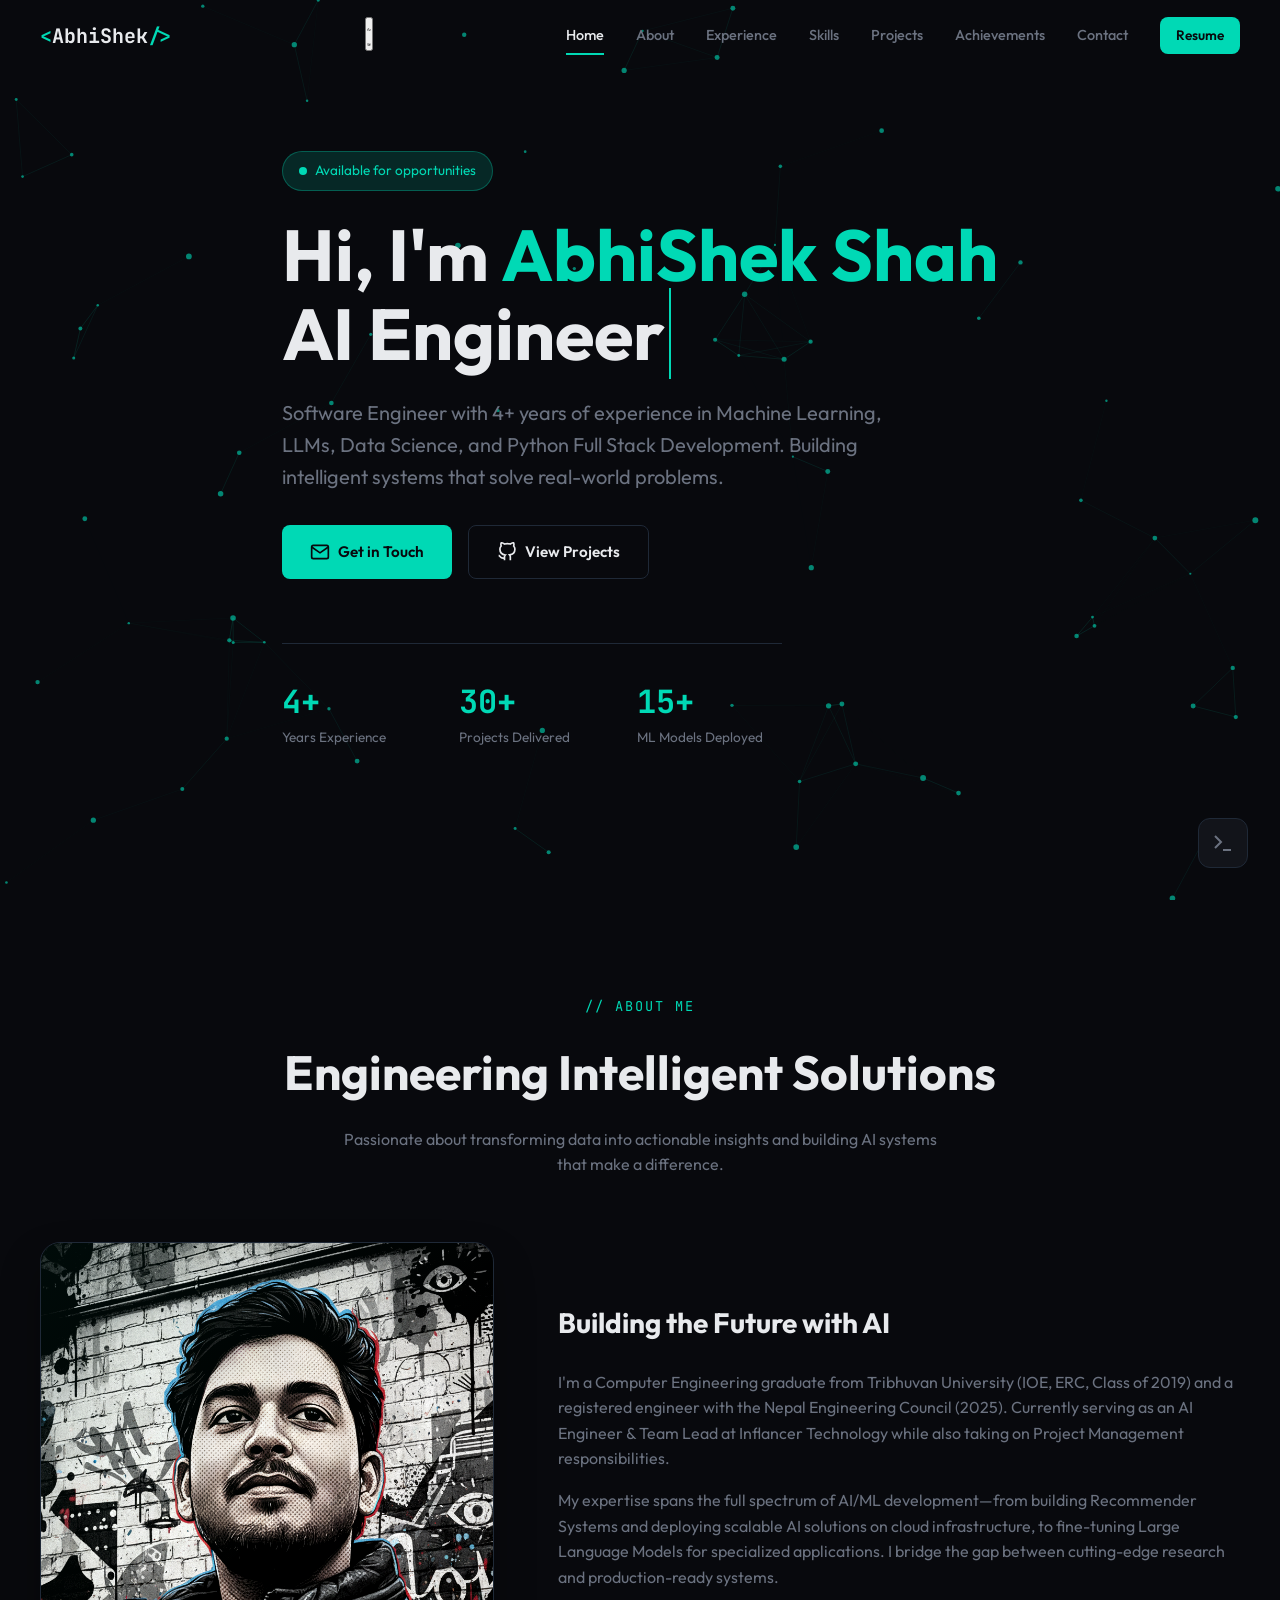
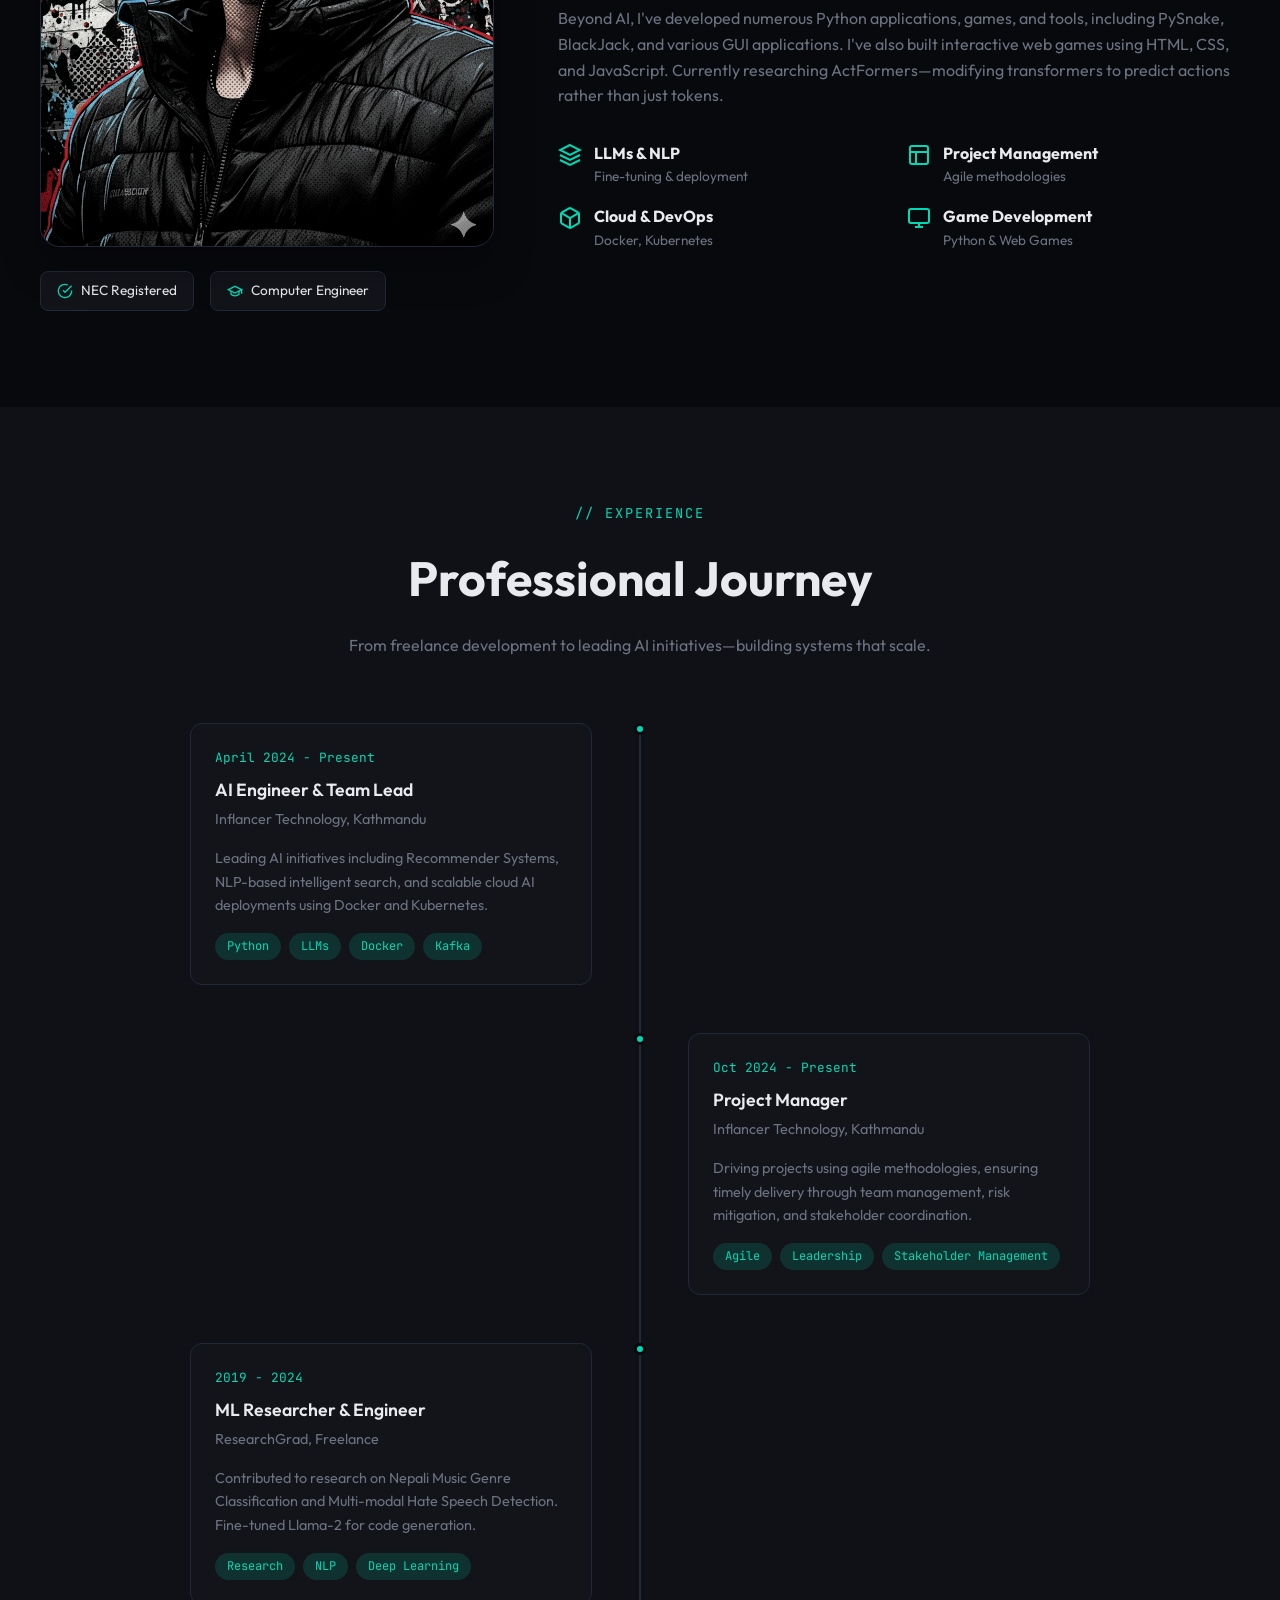
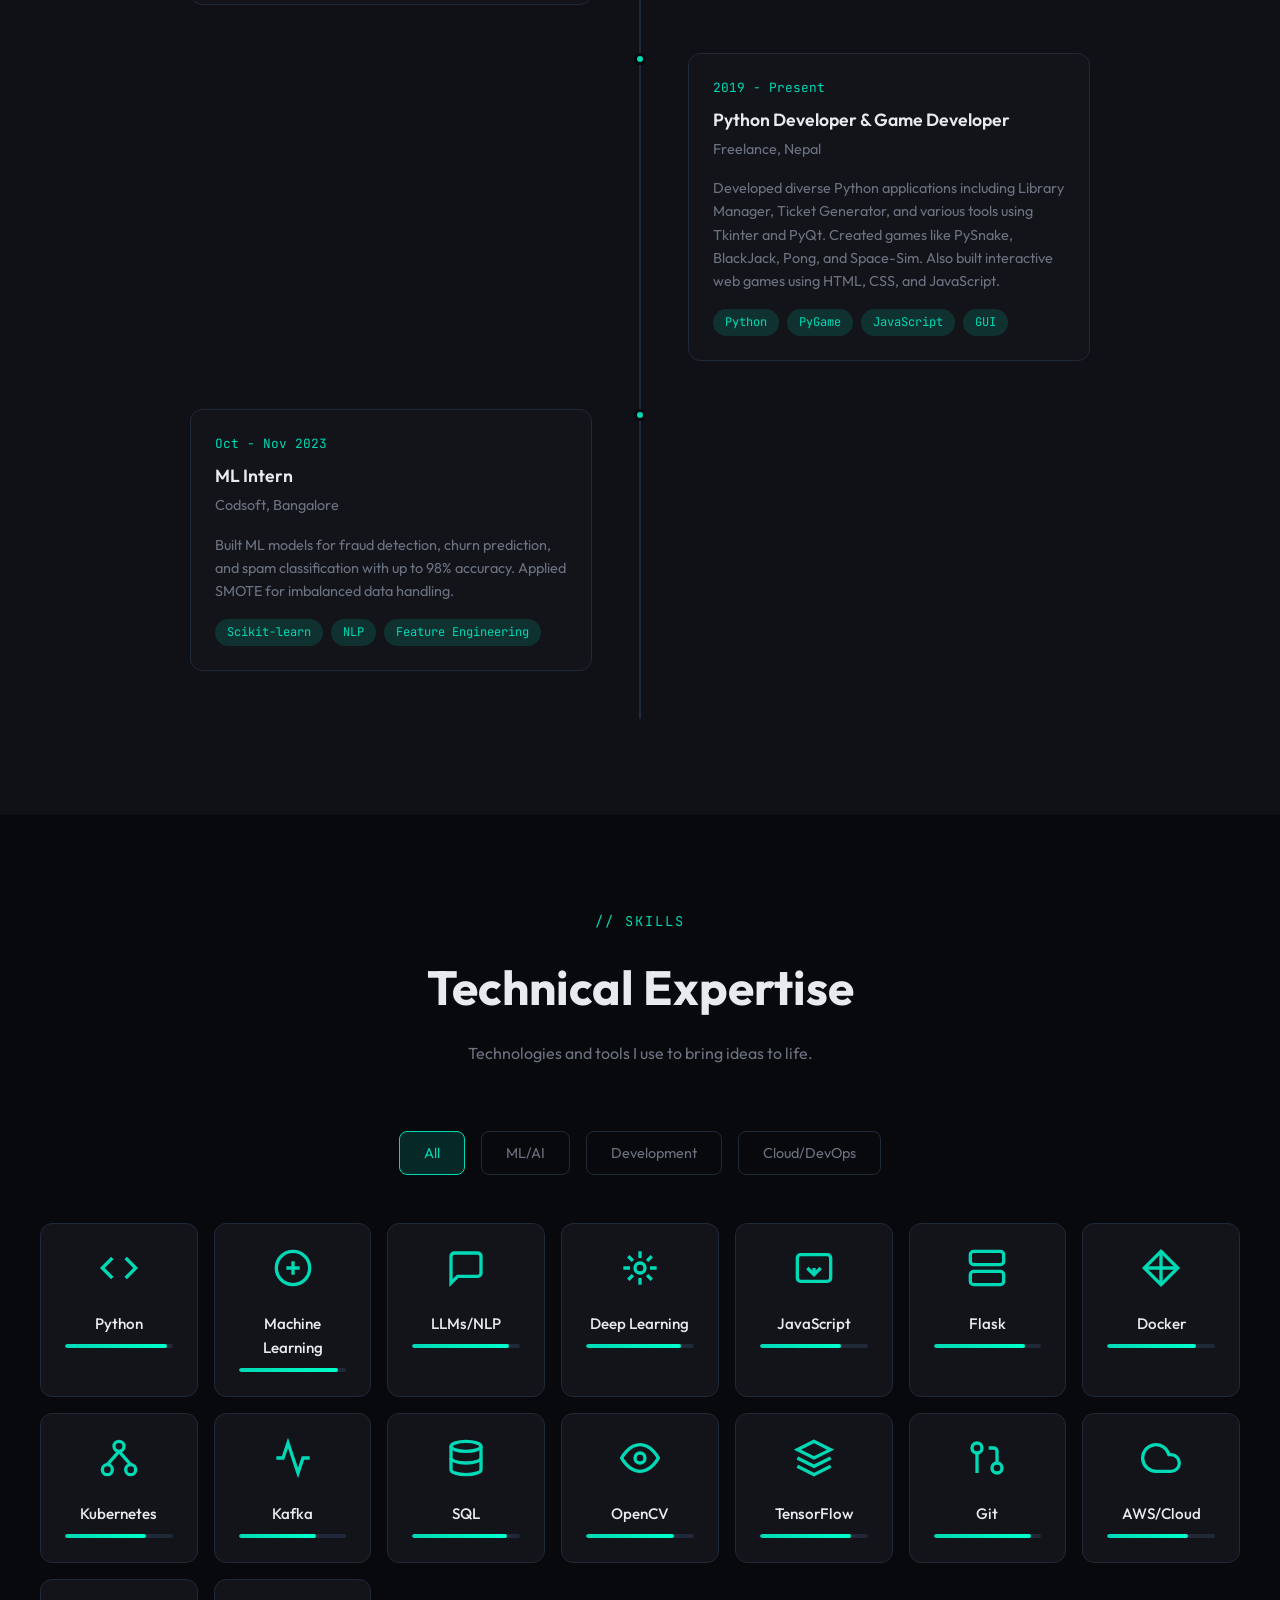
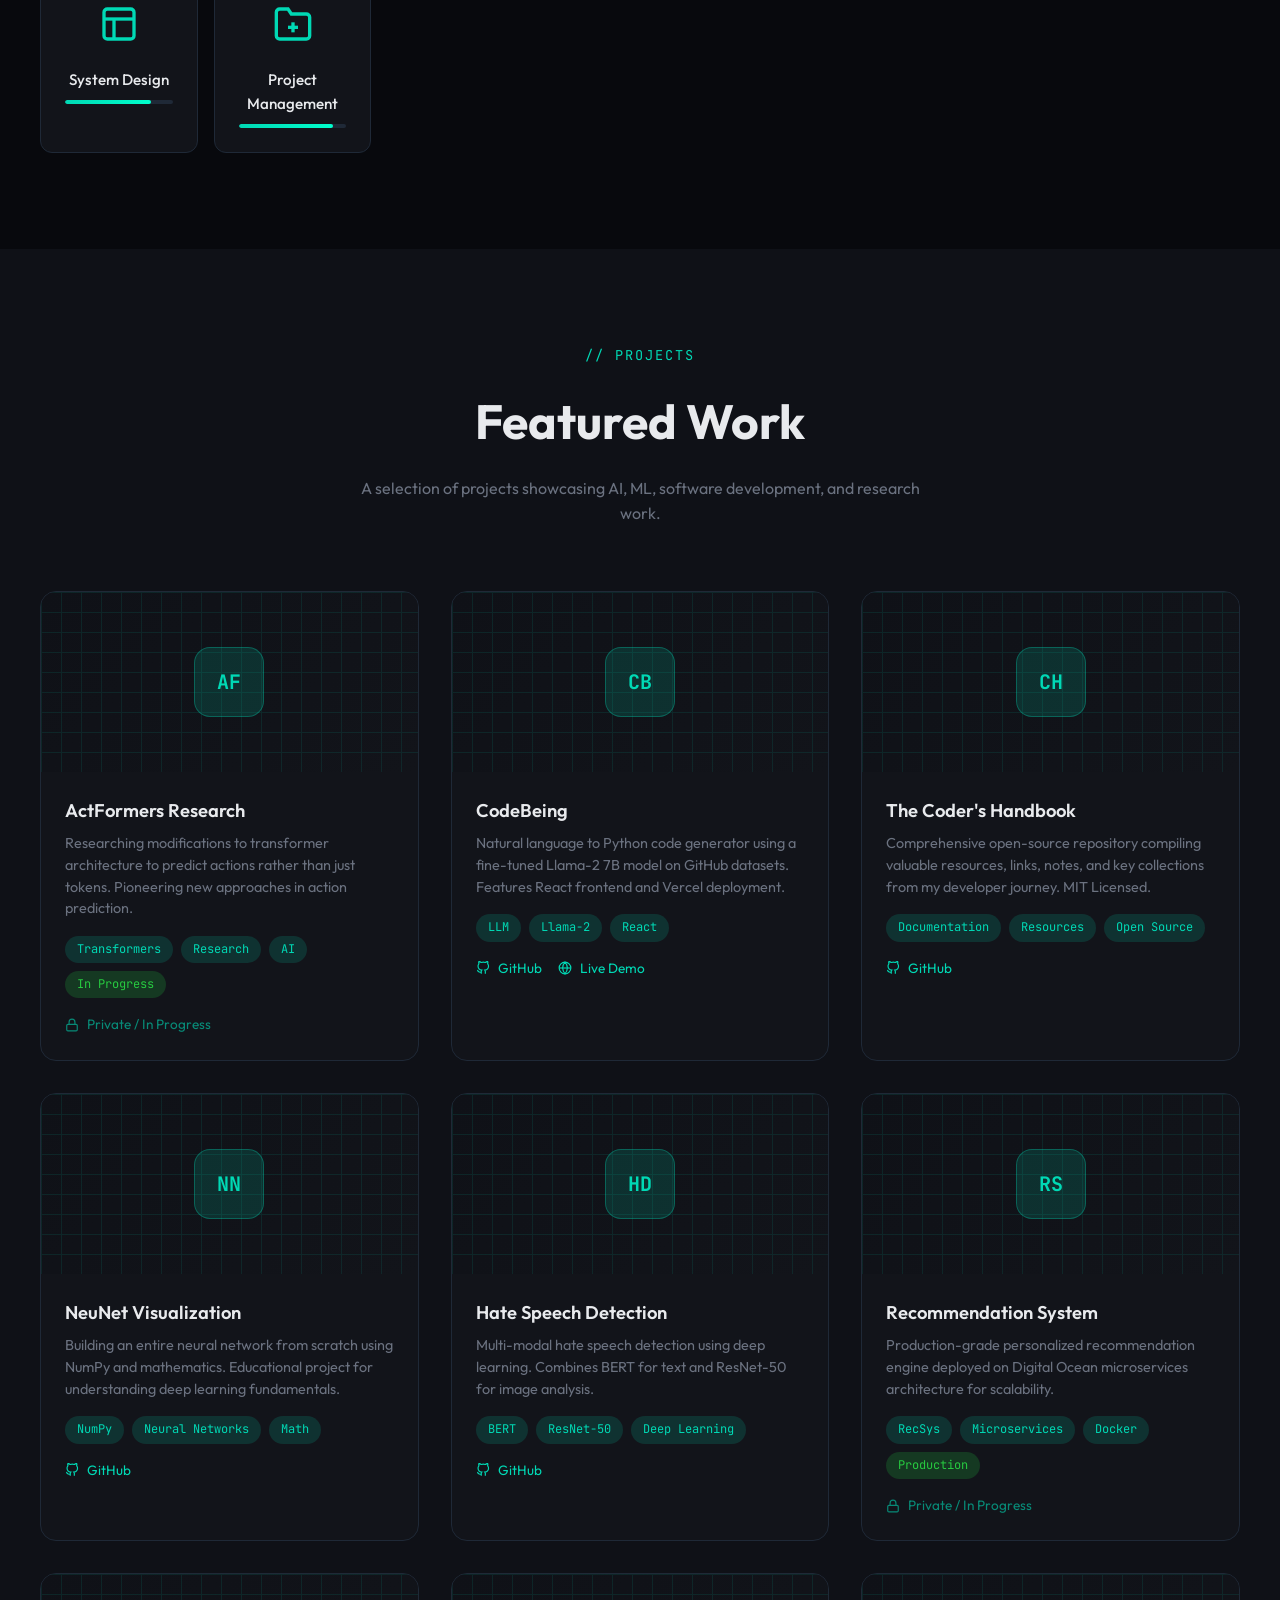
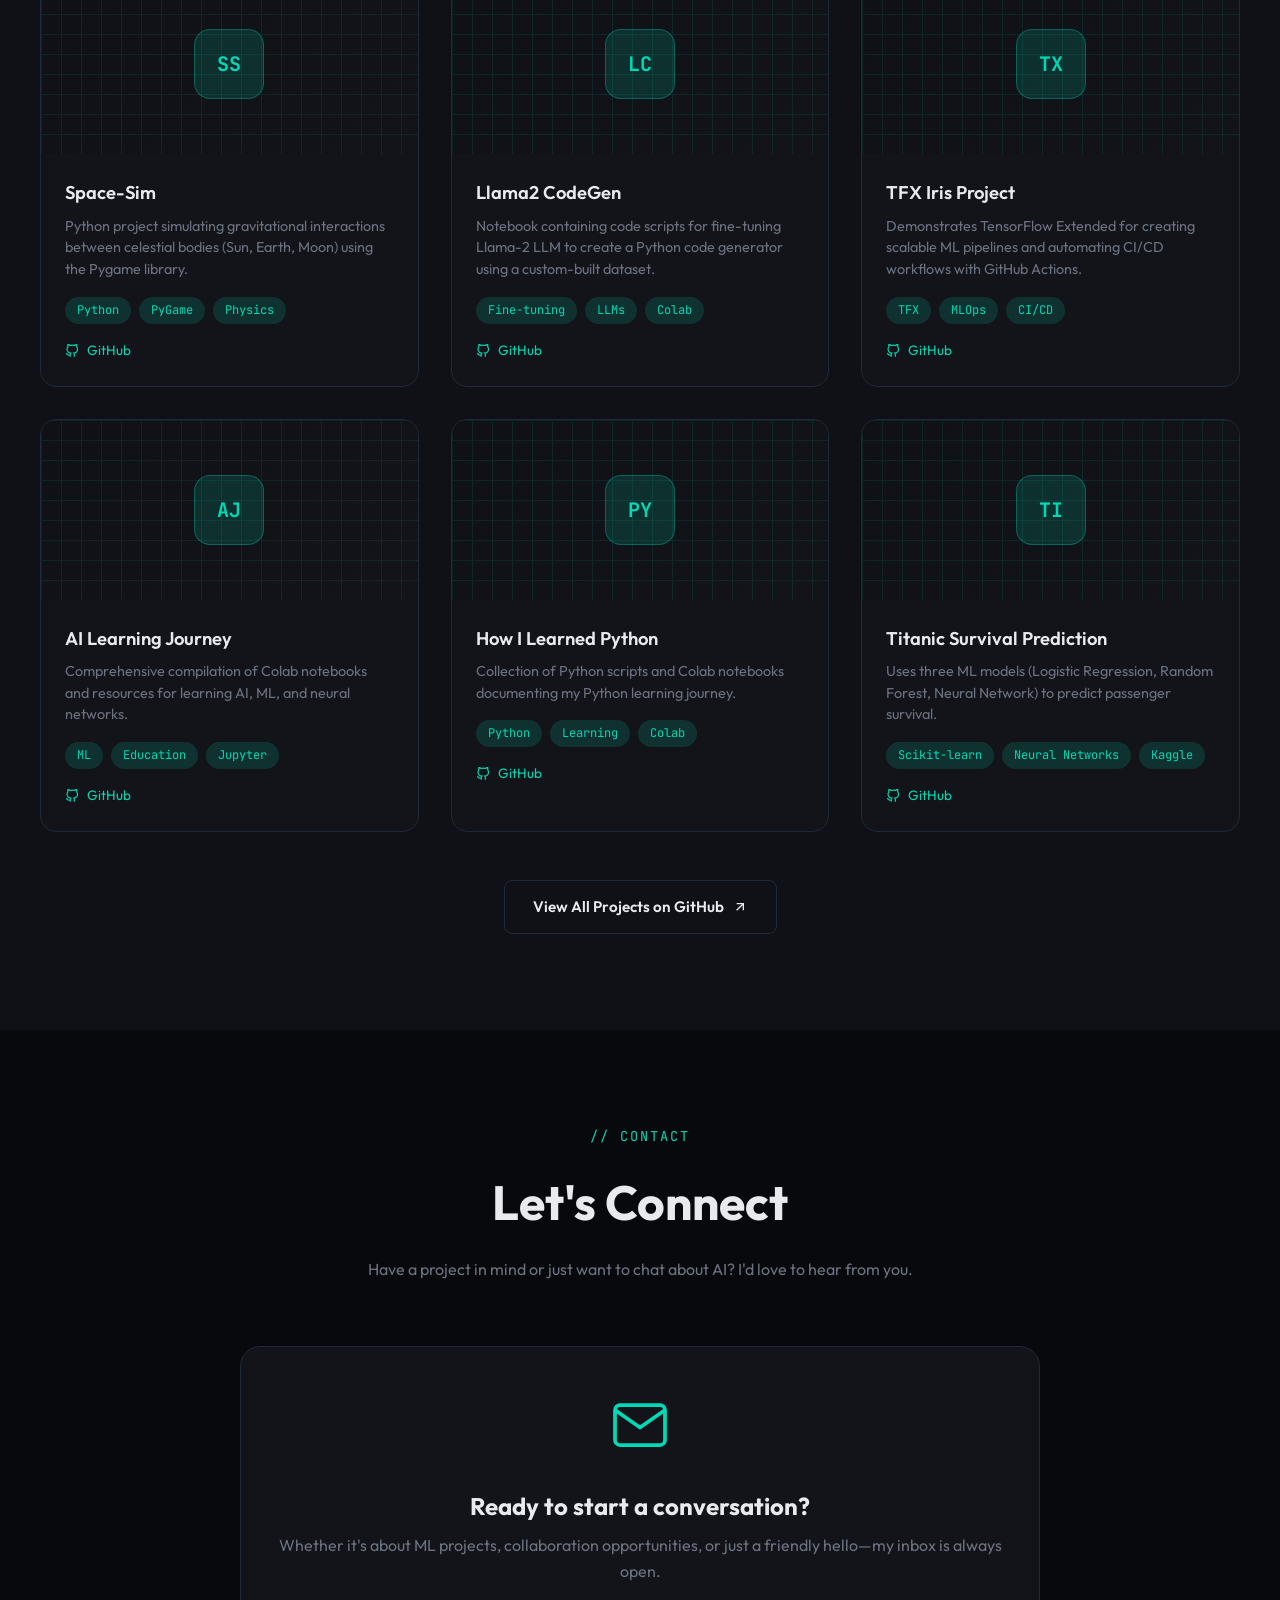
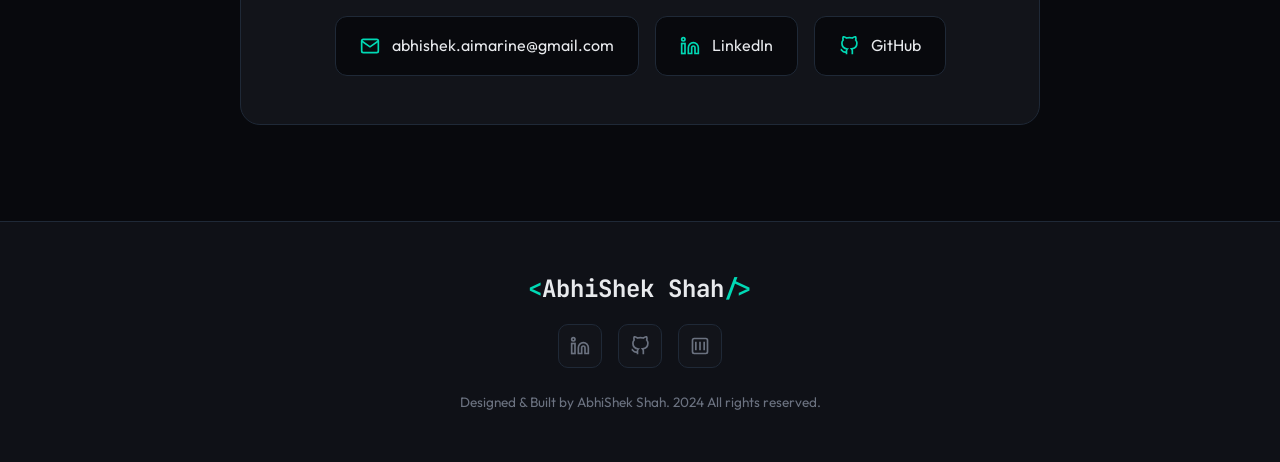
==== commit 82cbc8e0: "Update index.html" ====
--- a/index.html
+++ b/index.html
@@ -1,5 +1,5 @@
 <!DOCTYPE html>
-<html lang="en">
+<html lang="en" data-theme="dark">
 <head>
     <meta charset="UTF-8">
     <meta name="viewport" content="width=device-width, initial-scale=1.0">
@@ -14,35 +14,59 @@
     <title>AbhiShek Shah Portfolio</title>
 </head>
 <body>
-    <!-- Neural Network Canvas -->
-    <canvas id="neural-canvas"></canvas>
-
-    <!-- Header -->
-    <header class="header" id="header">
-        <nav class="nav-container">
-            <a href="#" class="logo">
-                <span class="accent">&lt;</span>AbhiShek<span class="accent">/&gt;</span>
-            </a>
-
-            <button class="mobile-menu-btn" id="mobile-menu-btn" aria-label="Toggle menu">
-                <span></span>
-                <span></span>
-                <span></span>
-            </button>
-
-            <div class="nav-links" id="nav-links">
-                <a href="#home" class="nav-link active">Home</a>
-                <a href="#about" class="nav-link">About</a>
-                <a href="#experience" class="nav-link">Experience</a>
-                <a href="#skills" class="nav-link">Skills</a>
-                <a href="#projects" class="nav-link">Projects</a>
-                <a href="achievements.html" class="nav-link">Achievements</a>
-                <a href="#contact" class="nav-link">Contact</a>
-                <a href="https://abhiverse-tex.vercel.app" target="_blank" class="btn btn-primary btn-small">Resume</a>
-            </div>
-        </nav>
-    </header>
-
+   <!-- Neural Network Canvas -->
+   <canvas id="neural-canvas"></canvas>
+
+   <!-- Header -->
+   <header class="header" id="header">
+       <nav class="nav-container">
+           <a href="#" class="logo">
+               <span class="accent">&lt;</span>AbhiShek<span class="accent">/&gt;</span>
+           </a>
+
+           <div class="nav-controls">
+               <button id="theme-toggle" class="theme-toggle" aria-label="Toggle colour theme" aria-pressed="false">
+                   <span class="theme-toggle-track">
+                       <span class="theme-toggle-thumb">
+                           <!-- Moon icon (dark mode indicator) -->
+                           <svg class="icon-moon" viewBox="0 0 24 24" fill="none" stroke="currentColor" stroke-width="2.5" stroke-linecap="round" stroke-linejoin="round" aria-hidden="true">
+                               <path d="M21 12.79A9 9 0 1 1 11.21 3 7 7 0 0 0 21 12.79z"/>
+                           </svg>
+                           <!-- Sun icon (light mode indicator) -->
+                           <svg class="icon-sun" viewBox="0 0 24 24" fill="none" stroke="currentColor" stroke-width="2.5" stroke-linecap="round" stroke-linejoin="round" aria-hidden="true">
+                               <circle cx="12" cy="12" r="5"/>
+                               <line x1="12" y1="1" x2="12" y2="3"/>
+                               <line x1="12" y1="21" x2="12" y2="23"/>
+                               <line x1="4.22" y1="4.22" x2="5.64" y2="5.64"/>
+                               <line x1="18.36" y1="18.36" x2="19.78" y2="19.78"/>
+                               <line x1="1" y1="12" x2="3" y2="12"/>
+                               <line x1="21" y1="12" x2="23" y2="12"/>
+                               <line x1="4.22" y1="19.78" x2="5.64" y2="18.36"/>
+                               <line x1="18.36" y1="5.64" x2="19.78" y2="4.22"/>
+                           </svg>
+                       </span>
+                   </span>
+               </button>
+
+               <button class="mobile-menu-btn" id="mobile-menu-btn" aria-label="Toggle menu" aria-expanded="false" aria-controls="nav-links">
+                   <span></span>
+                   <span></span>
+                   <span></span>
+               </button>
+           </div>
+
+           <div class="nav-links" id="nav-links">
+               <a href="#home" class="nav-link active">Home</a>
+               <a href="#about" class="nav-link">About</a>
+               <a href="#experience" class="nav-link">Experience</a>
+               <a href="#skills" class="nav-link">Skills</a>
+               <a href="#projects" class="nav-link">Projects</a>
+               <a href="achievements.html" class="nav-link">Achievements</a>
+               <a href="#contact" class="nav-link">Contact</a>
+               <a href="https://abhiverse-tex.vercel.app" target="_blank" rel="noopener noreferrer" class="btn btn-primary btn-small">Resume</a>
+           </div>
+       </nav>
+   </header>
     <!-- Mobile Overlay -->
     <div class="mobile-overlay" id="mobile-overlay"></div>
 
@@ -425,4 +449,3 @@
     <script src="main.js"></script>
 </body>
 </html>
-
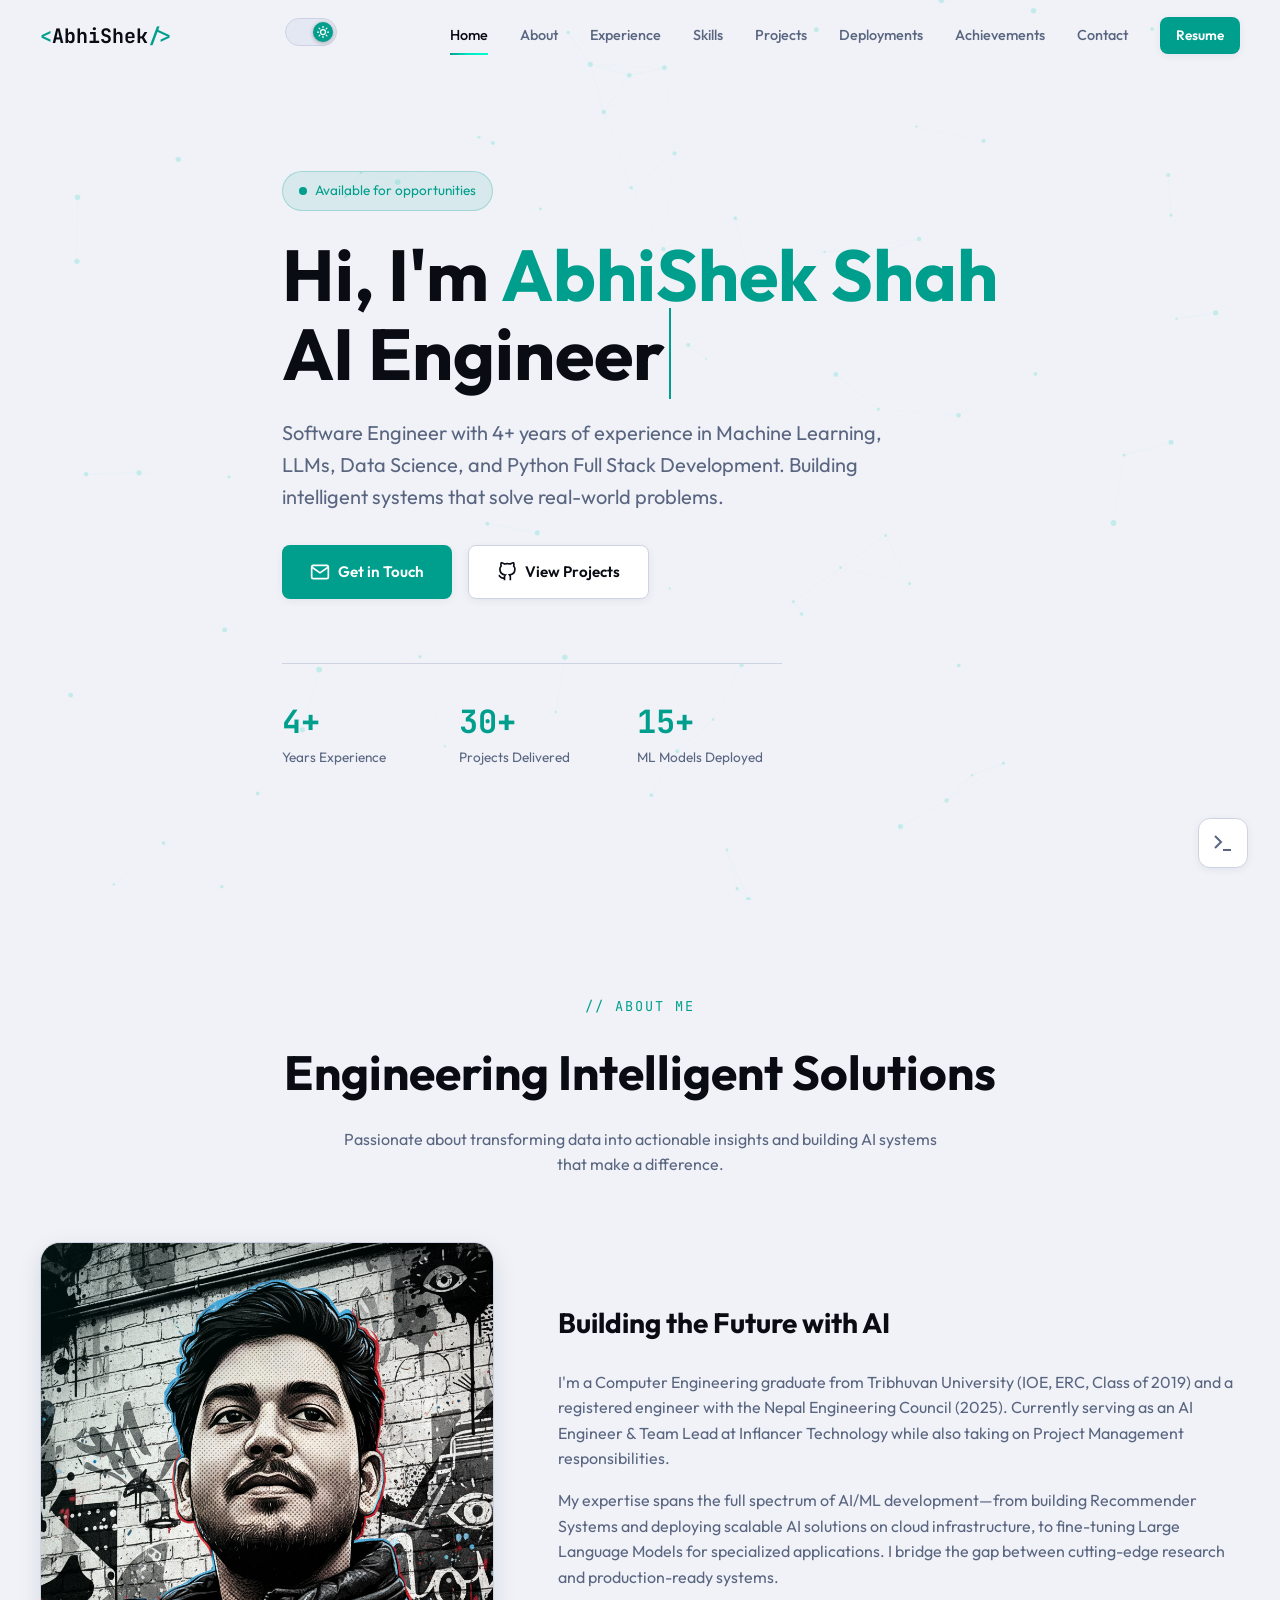
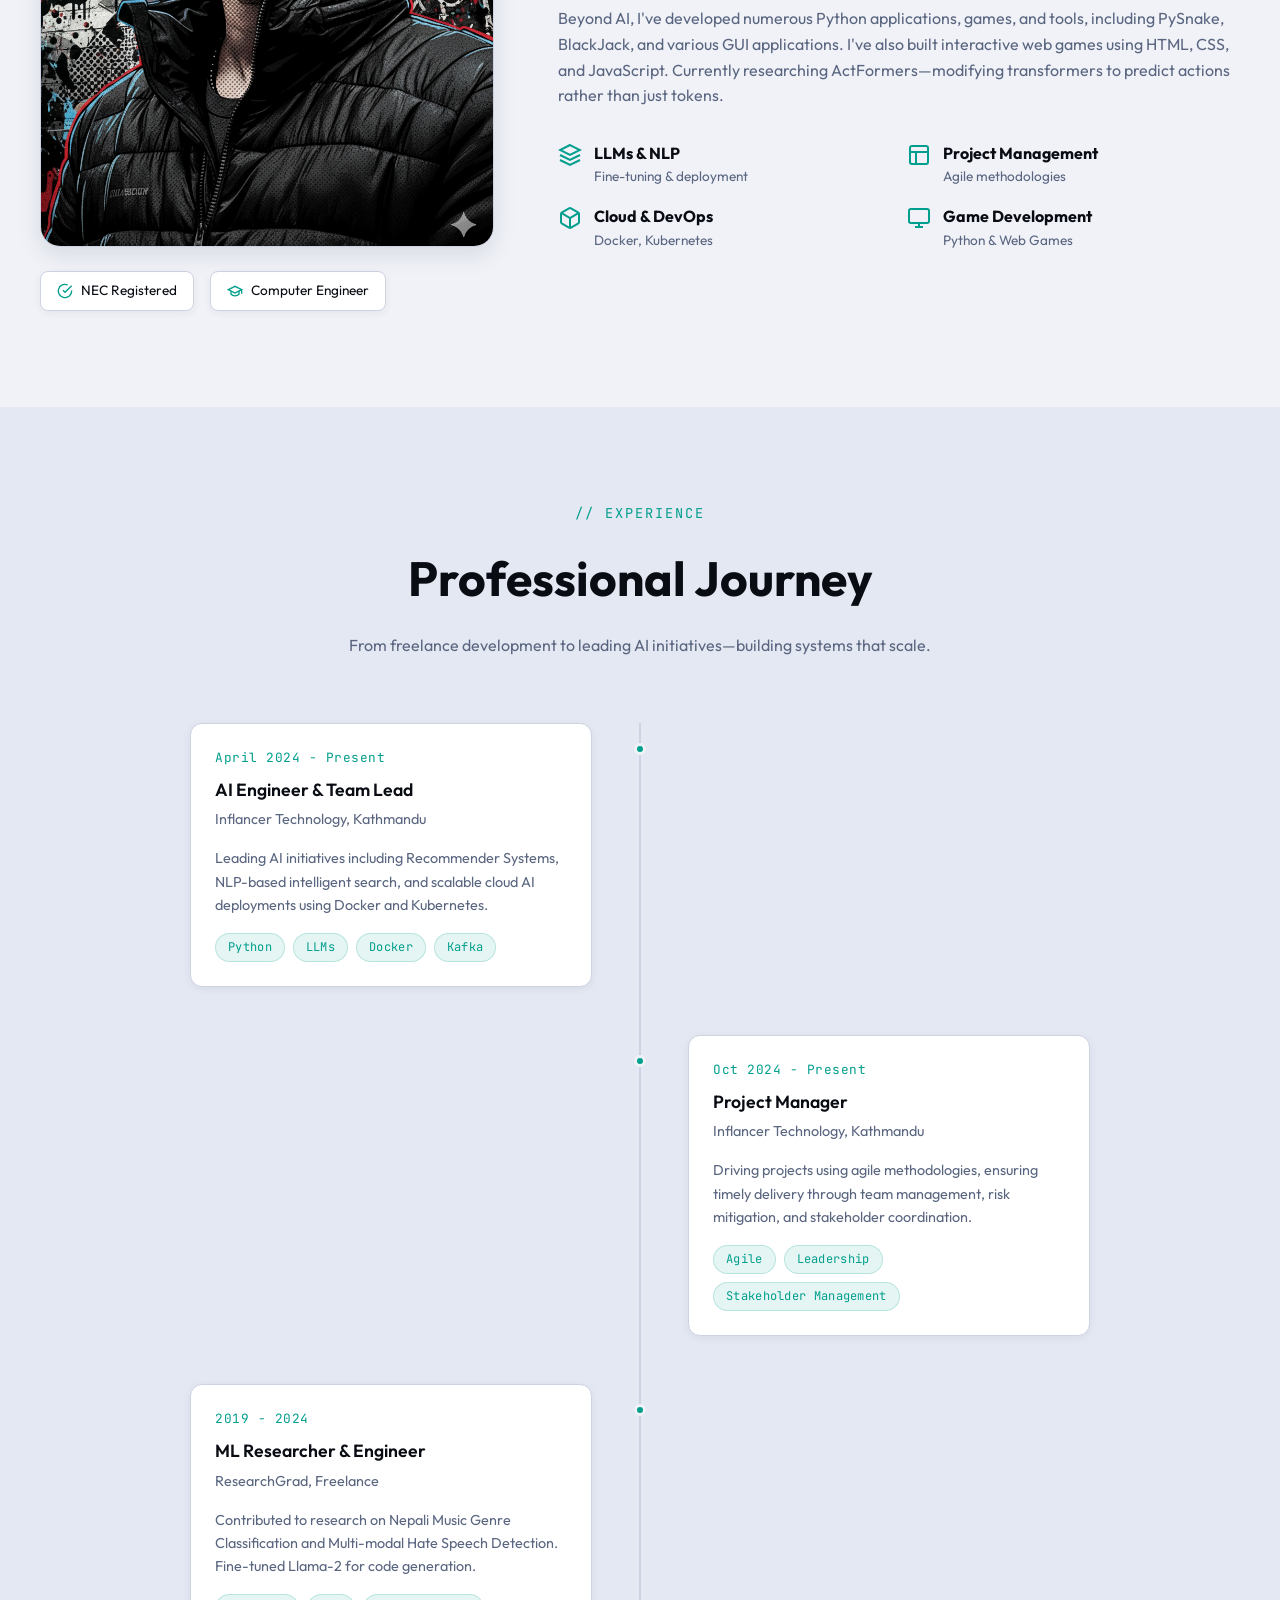
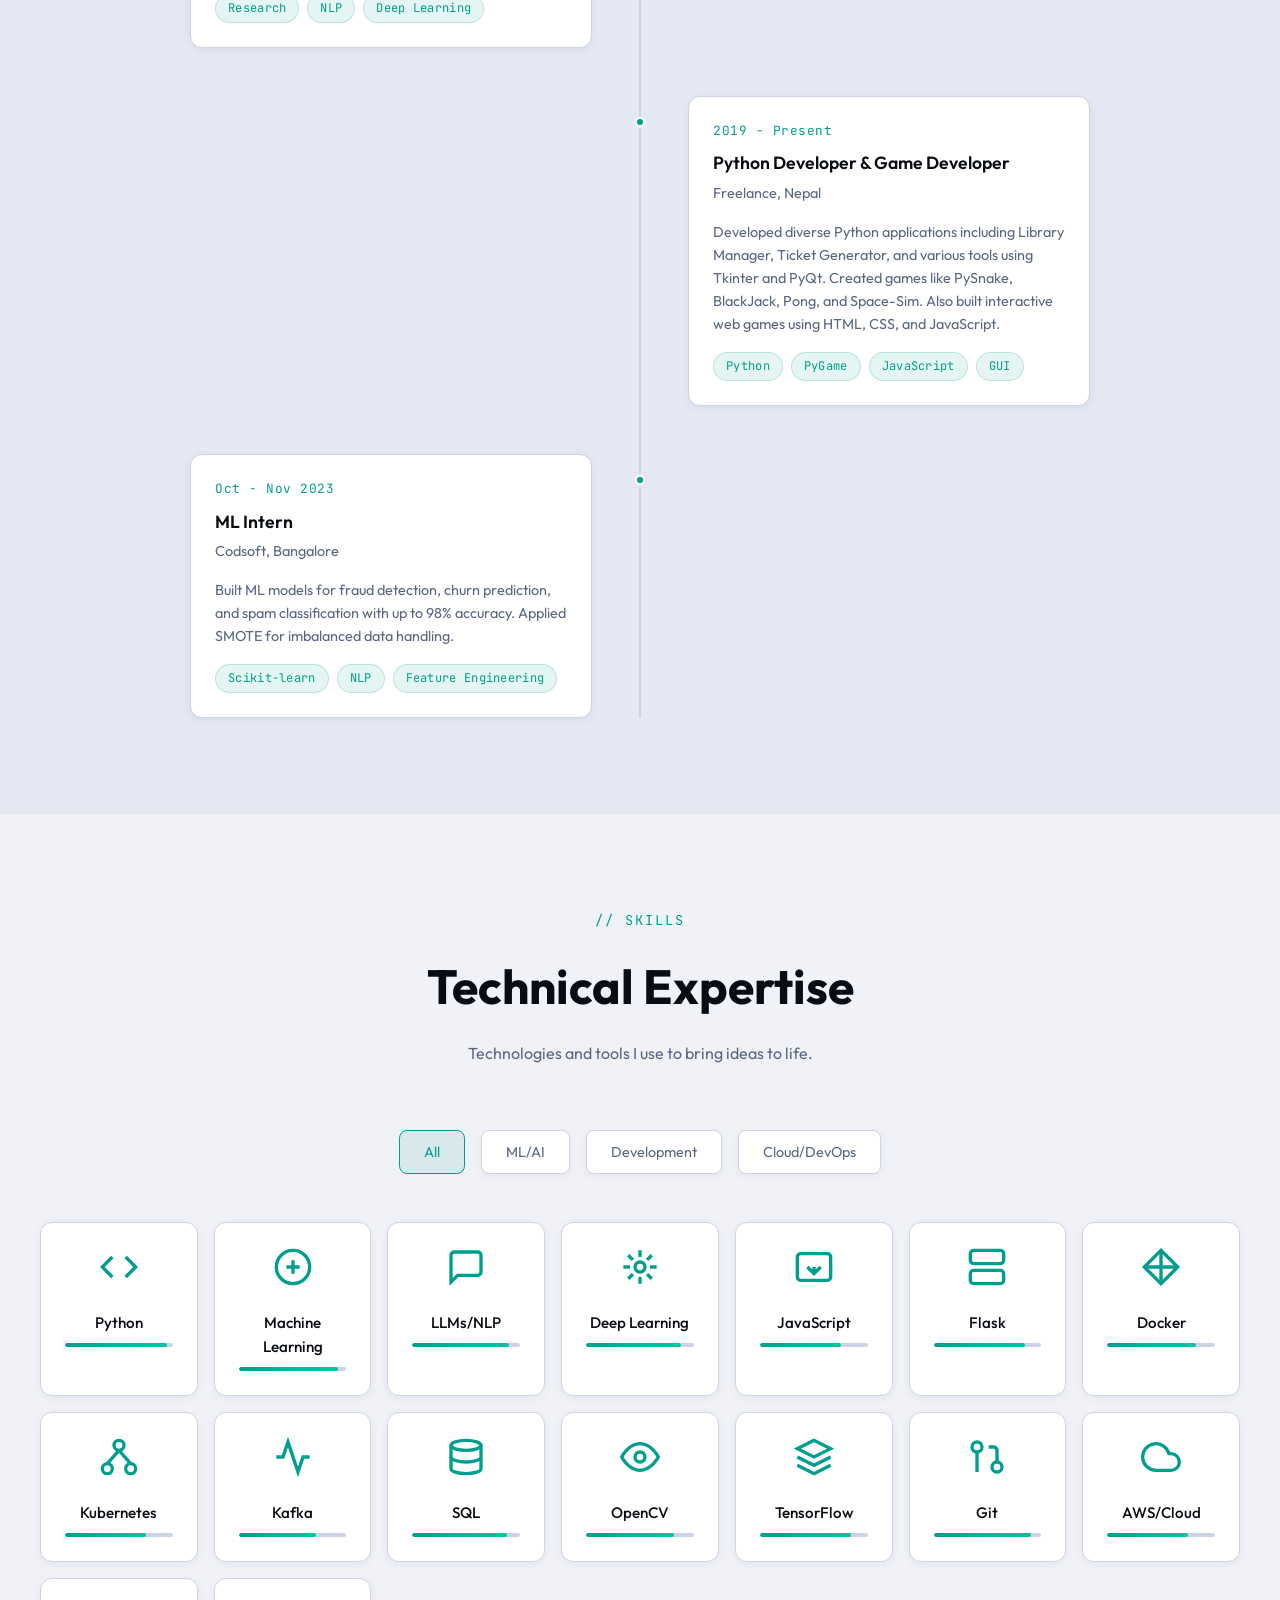
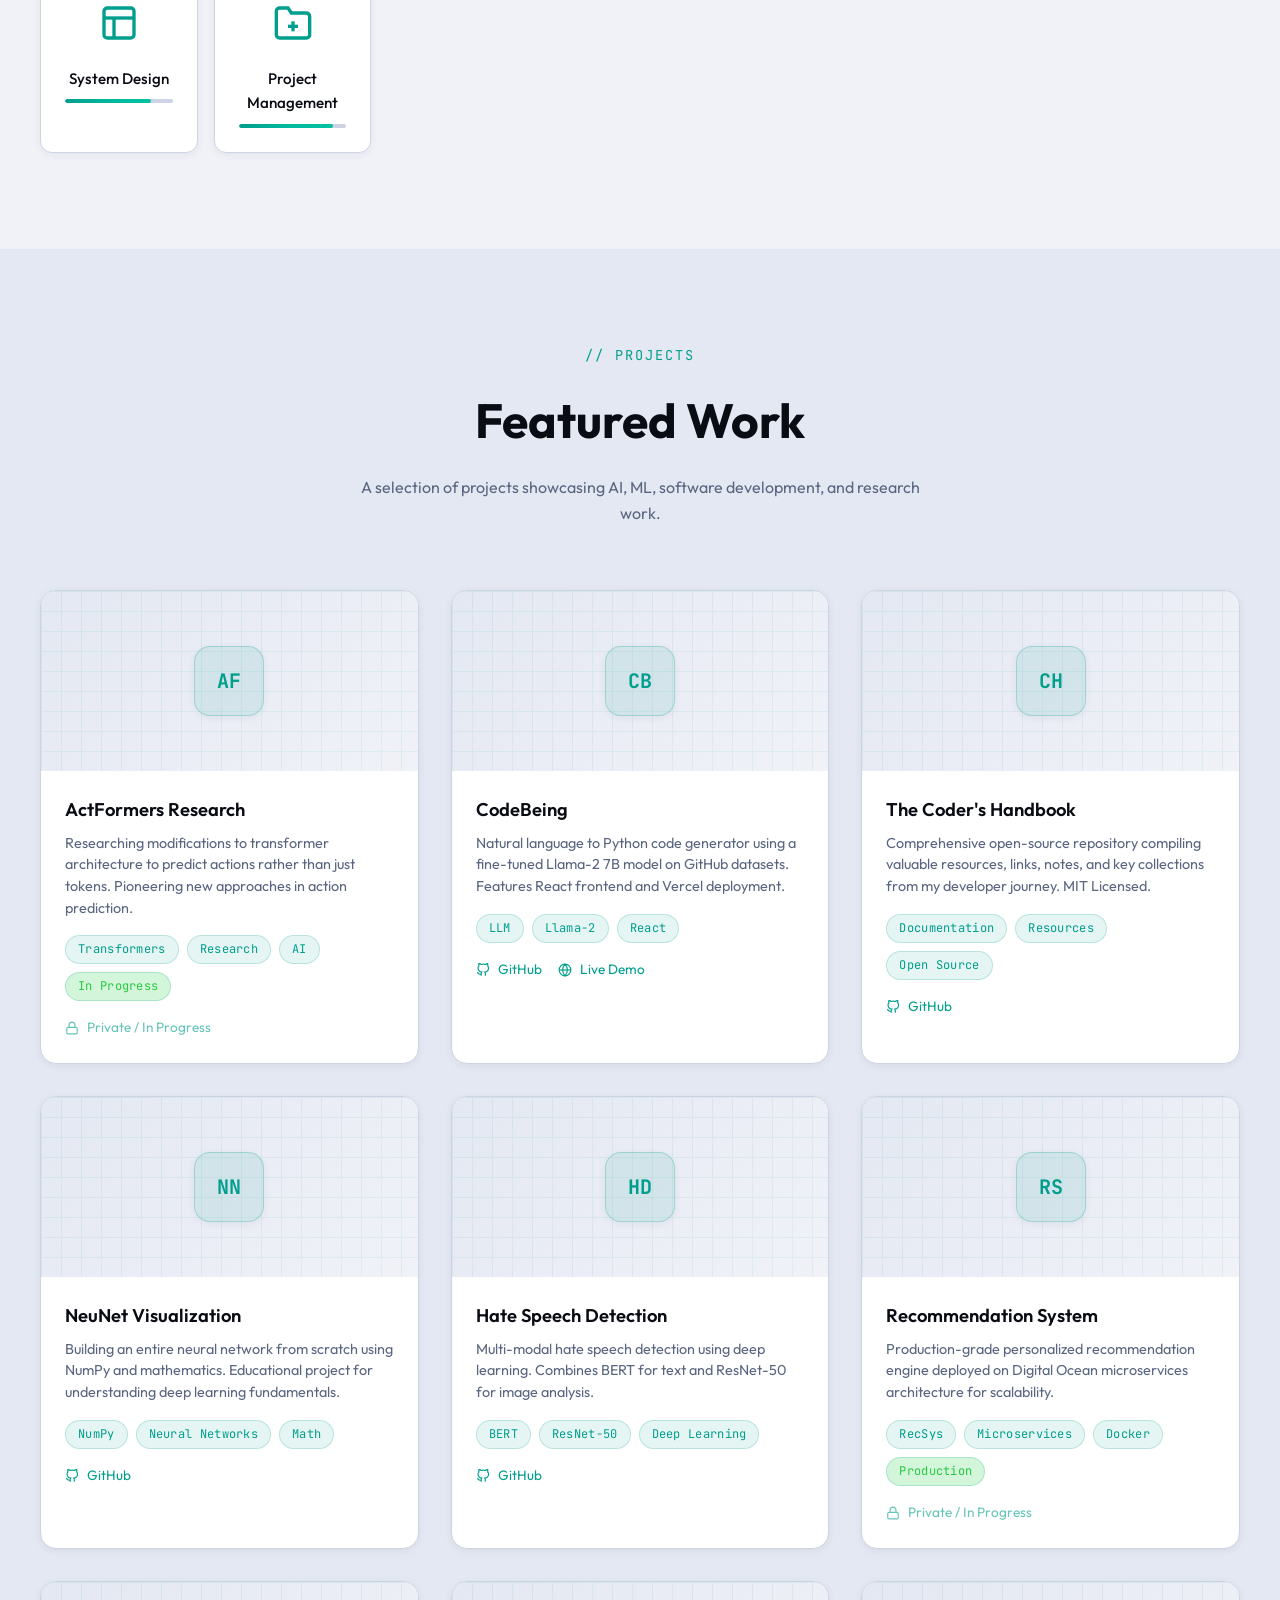
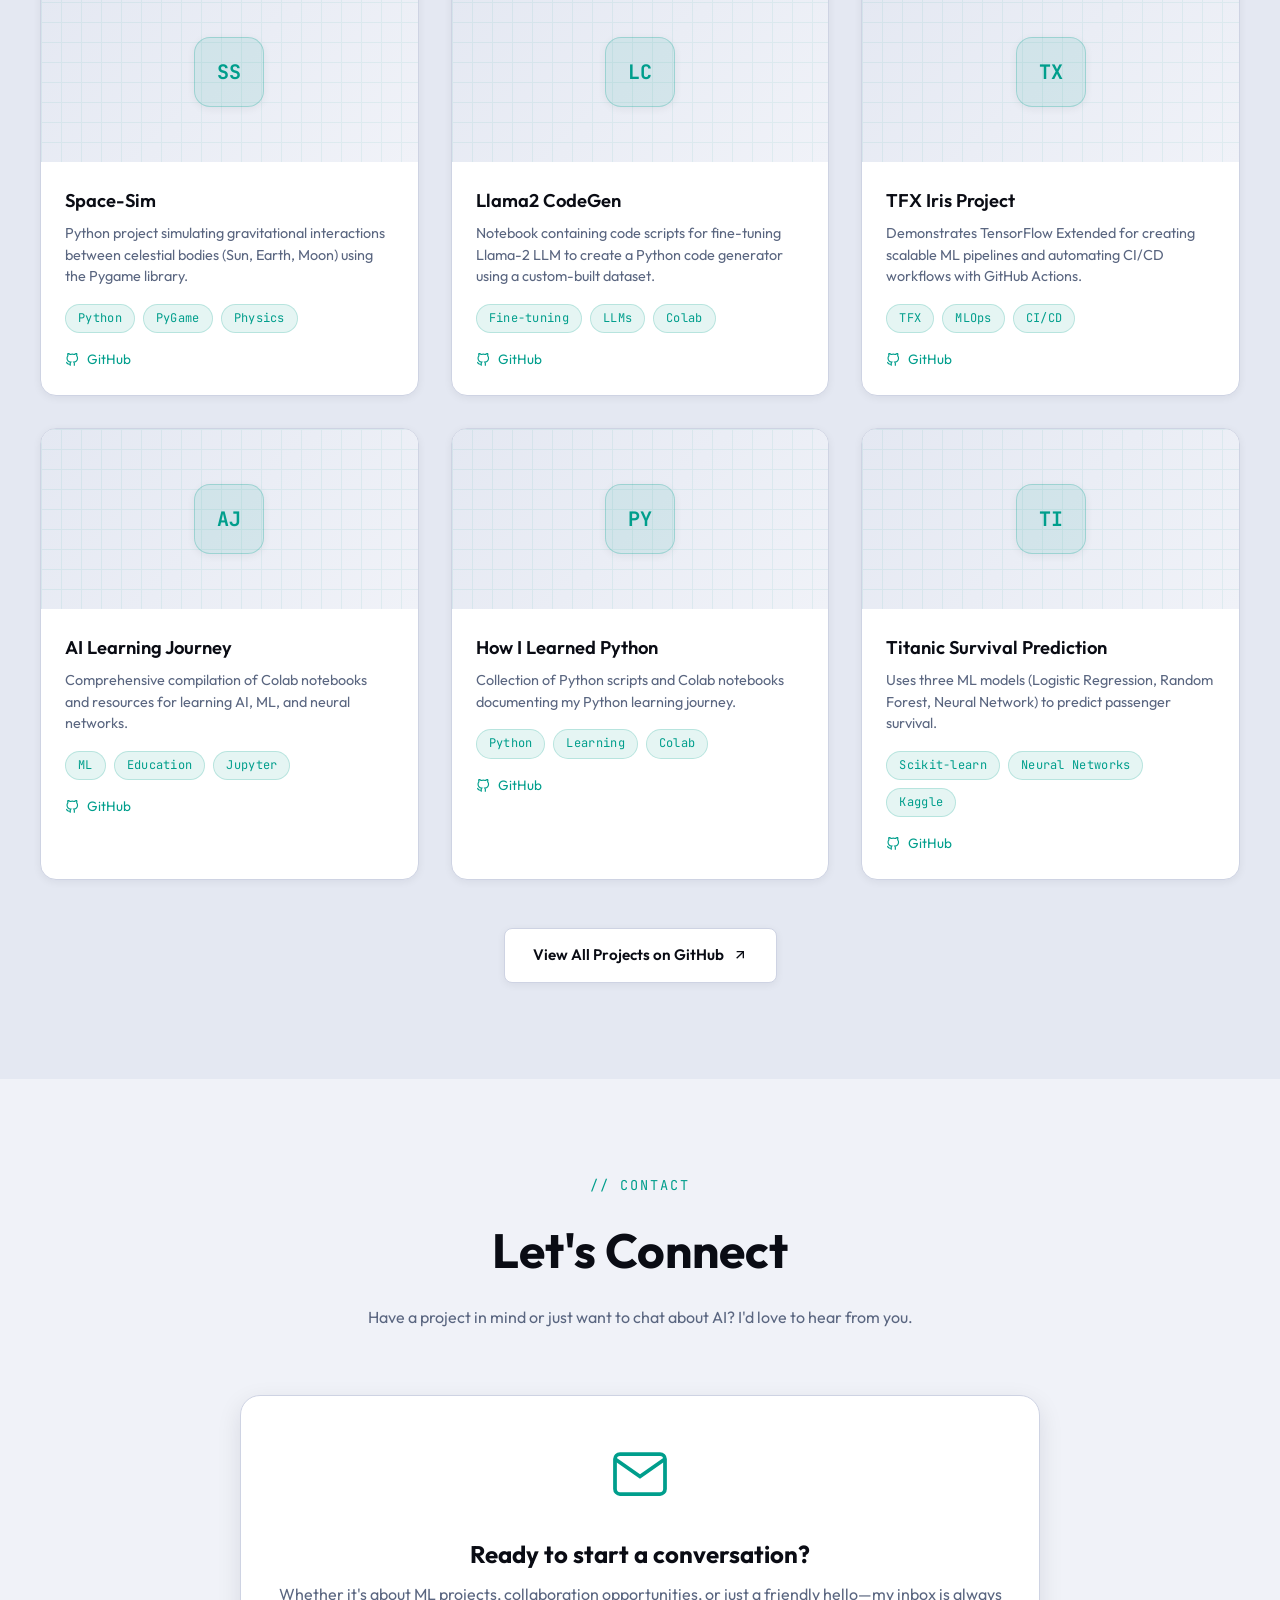
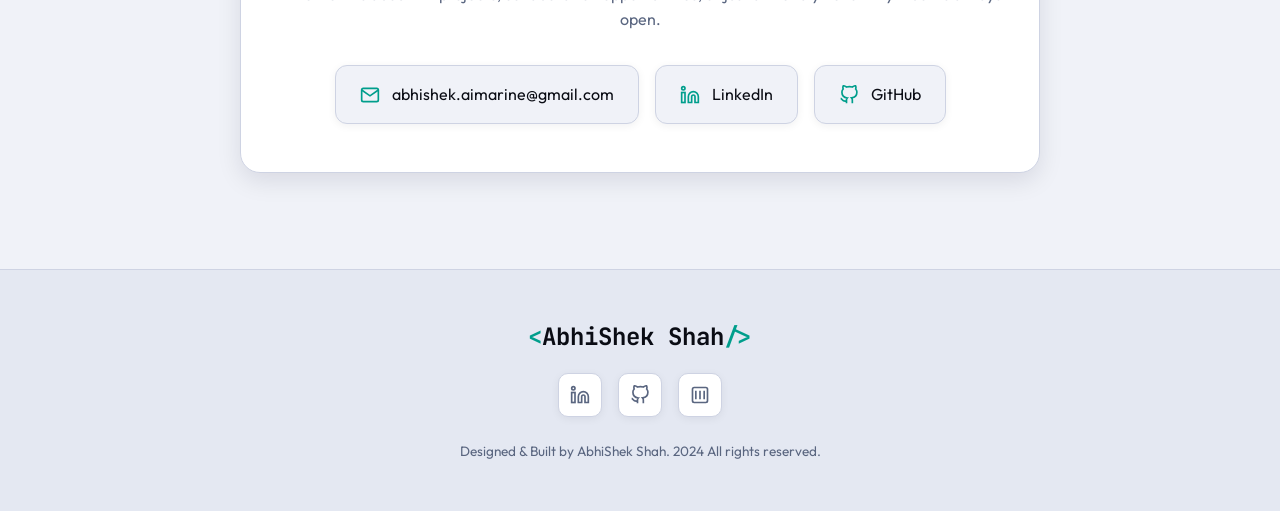
==== commit 8b2bf8d2: "Update index.html" ====
--- a/index.html
+++ b/index.html
@@ -61,6 +61,7 @@
                <a href="#experience" class="nav-link">Experience</a>
                <a href="#skills" class="nav-link">Skills</a>
                <a href="#projects" class="nav-link">Projects</a>
+               <a href="deployments.html" class="nav-link">Deployments</a>
                <a href="achievements.html" class="nav-link">Achievements</a>
                <a href="#contact" class="nav-link">Contact</a>
                <a href="https://abhiverse-tex.vercel.app" target="_blank" rel="noopener noreferrer" class="btn btn-primary btn-small">Resume</a>
--- a/styles.css
+++ b/styles.css
@@ -1,18 +1,103 @@
 /* ========== CSS Variables ========== */
 :root {
-    --bg: #08090d;
+    --bg:           #08090d;
     --bg-secondary: #0f1117;
-    --fg: #e8eaed;
-    --muted: #6b7280;
-    --accent: #00d9b5;
-    --accent-dim: rgba(0, 217, 181, 0.15);
-    --card: #12141a;
-    --border: #1f2937;
-    --glow: rgba(0, 217, 181, 0.4);
-}
+    --fg:           #e8eaed;
+    --muted:        #6b7280;
+    --accent:       #00d9b5;
+    --accent-dim:   rgba(0, 217, 181, 0.15);
+    --card:         #12141a;
+    --border:       #1f2937;
+    --glow:         rgba(0, 217, 181, 0.4);
+
+    /* Shadow tokens */
+    --shadow-sm:    0 2px  8px rgba(0, 0, 0, 0.35);
+    --shadow-md:    0 8px 24px rgba(0, 0, 0, 0.45);
+    --shadow-lg:    0 16px 48px rgba(0, 0, 0, 0.55);
+    --shadow-glow:  0 10px 30px var(--glow);
+
+    /* Canvas particle color — read by JS */
+    --canvas-color: rgba(0, 217, 181, 0.55);
+
+    /* Transition speed for theme switching */
+    --theme-transition: 0.3s ease;
+
+    /* FIX 9: header height token — achievements.css references this
+       instead of a hardcoded 80px, so it stays in sync if JS changes it. */
+    --header-h: 72px;
+
+    color-scheme: dark;
+}
+
+/* ========== Smooth Theme Transitions ==========
+   FIX 1: Scope to layout elements only. Applying this to * causes
+   background-color to transition on :root itself (and canvas, SVG nodes)
+   during first paint, producing a flash-of-wrong-theme and layout jitter.
+   Pseudo-elements are excluded via explicit selectors below. ========== */
+body,
+.header,
+.nav-links,
+.logo,
+.btn,
+.nav-link,
+.skill-card,
+.project-card,
+.timeline-card,
+.contact-link,
+.contact-card,
+.credential-badge,
+.footer,
+.footer-social a,
+.terminal-btn,
+.terminal-modal,
+.terminal-header,
+.terminal-body,
+.terminal-input,
+.terminal-input-line,
+.about-image-frame,
+.mobile-overlay,
+.section-alt,
+.tag,
+.timeline-dot {
+    transition:
+        background-color var(--theme-transition),
+        border-color     var(--theme-transition),
+        color            var(--theme-transition),
+        box-shadow       var(--theme-transition),
+        outline-color    var(--theme-transition);
+}
+
+/* Elements with their own carefully-tuned transitions get full control */
+.btn,
+.btn-primary,
+.btn-secondary,
+.nav-link,
+.nav-link::after,
+.logo,
+.skill-card,
+.project-card,
+.timeline-card,
+.contact-link,
+.credential-badge,
+.footer-social a,
+.terminal-btn,
+.about-image-frame,
+.about-photo,
+.name-highlight::after,
+.skill-level-fill,
+.theme-toggle-thumb,
+.theme-toggle .icon-sun,
+.theme-toggle .icon-moon,
+.theme-toggle-track {
+    transition-property: background-color, border-color, color, box-shadow,
+                         outline-color, transform, opacity, filter, width;
+}
+
 
 /* ========== Base Styles ========== */
-* {
+*,
+*::before,
+*::after {
     margin: 0;
     padding: 0;
     box-sizing: border-box;
@@ -35,7 +120,8 @@
     color: var(--bg);
 }
 
-/* Custom Scrollbar */
+
+/* ========== Custom Scrollbar ========== */
 ::-webkit-scrollbar {
     width: 8px;
 }
@@ -44,8 +130,15 @@
     background: var(--bg);
 }
 
+/* FIX/E8: Scrollbar thumb now has a subtle teal tint at rest —
+   feels alive without shouting. Pure hover snap replaced with a
+   pre-tinted gradient so the transition is never jarring. */
 ::-webkit-scrollbar-thumb {
-    background: var(--border);
+    background: linear-gradient(
+        180deg,
+        var(--border),
+        color-mix(in srgb, var(--border) 55%, var(--accent))
+    );
     border-radius: 4px;
 }
 
@@ -53,6 +146,8 @@
     background: var(--accent);
 }
 
+
+/* ========== Utility Classes ========== */
 .font-mono {
     font-family: 'JetBrains Mono', monospace;
 }
@@ -69,7 +164,10 @@
     margin-top: 3rem;
 }
 
-/* ========== Neural Canvas ========== */
+
+/* ==========================================================================
+   NEURAL CANVAS
+   ========================================================================== */
 #neural-canvas {
     position: fixed;
     top: 0;
@@ -78,9 +176,13 @@
     height: 100%;
     z-index: 0;
     pointer-events: none;
-}
-
-/* ========== Header ========== */
+    transition: opacity 0.6s ease;
+}
+
+
+/* ==========================================================================
+   HEADER & NAVIGATION
+   ========================================================================== */
 .header {
     position: fixed;
     top: 0;
@@ -88,13 +190,15 @@
     right: 0;
     z-index: 100;
     padding: 1rem 2rem;
-    transition: all 0.3s ease;
+    transition: background 0.3s ease, border-color 0.3s ease,
+                box-shadow 0.3s ease, backdrop-filter 0.3s ease;
     background: transparent;
 }
 
 .header.scrolled {
     background: rgba(8, 9, 13, 0.92);
     backdrop-filter: blur(20px);
+    -webkit-backdrop-filter: blur(20px);
     border-bottom: 1px solid var(--border);
 }
 
@@ -112,13 +216,14 @@
     font-weight: 700;
     color: var(--fg);
     text-decoration: none;
-    transition: transform 0.3s ease;
+    transition: transform 0.3s ease, color var(--theme-transition);
 }
 
 .logo:hover {
     transform: scale(1.05);
 }
 
+/* Desktop nav — no background, just a flex row */
 .nav-links {
     display: flex;
     align-items: center;
@@ -135,6 +240,8 @@
     padding: 0.5rem 0;
 }
 
+/* E4: Nav underline now uses the same gradient as the cert ribbon —
+   cohesive design language across the whole portfolio. */
 .nav-link::after {
     content: '';
     position: absolute;
@@ -142,7 +249,7 @@
     left: 0;
     width: 0;
     height: 2px;
-    background: var(--accent);
+    background: linear-gradient(90deg, var(--accent), #00e8c8, #00ffcc);
     transition: width 0.3s ease;
 }
 
@@ -156,7 +263,10 @@
     width: 100%;
 }
 
-/* ========== Buttons ========== */
+
+/* ==========================================================================
+   BUTTONS
+   ========================================================================== */
 .btn {
     display: inline-flex;
     align-items: center;
@@ -166,7 +276,10 @@
     font-weight: 600;
     font-size: 0.95rem;
     text-decoration: none;
-    transition: all 0.3s ease;
+    transition: transform 0.3s ease, box-shadow 0.3s ease,
+                background-color var(--theme-transition),
+                border-color var(--theme-transition),
+                color var(--theme-transition);
     cursor: pointer;
     border: none;
     font-family: 'Outfit', sans-serif;
@@ -179,7 +292,7 @@
 
 .btn-primary:hover {
     transform: translateY(-2px);
-    box-shadow: 0 10px 30px var(--glow);
+    box-shadow: var(--shadow-glow);
 }
 
 .btn-secondary {
@@ -197,6 +310,7 @@
     padding: 0.5rem 1rem;
     font-size: 0.85rem;
 }
+
 
 /* ========== Focus States (Accessibility) ========== */
 a:focus-visible,
@@ -204,9 +318,13 @@
 input:focus-visible {
     outline: 2px solid var(--accent);
     outline-offset: 3px;
-}
-
-/* ========== Mobile Menu ========== */
+    border-radius: 4px;
+}
+
+
+/* ==========================================================================
+   MOBILE MENU
+   ========================================================================== */
 .mobile-menu-btn {
     display: none;
     flex-direction: column;
@@ -221,7 +339,20 @@
     width: 24px;
     height: 2px;
     background: var(--fg);
-    transition: all 0.3s ease;
+    transition: all 0.3s ease, background-color var(--theme-transition);
+    border-radius: 2px;
+}
+
+/* Hamburger → X animation */
+.mobile-menu-btn.open span:nth-child(1) {
+    transform: translateY(7px) rotate(45deg);
+}
+.mobile-menu-btn.open span:nth-child(2) {
+    opacity: 0;
+    transform: scaleX(0);
+}
+.mobile-menu-btn.open span:nth-child(3) {
+    transform: translateY(-7px) rotate(-45deg);
 }
 
 .mobile-overlay {
@@ -241,6 +372,7 @@
         display: flex;
     }
 
+    /* Mobile DRAWER */
     .nav-links {
         position: fixed;
         top: 0;
@@ -252,8 +384,10 @@
         flex-direction: column;
         padding: 5rem 2rem;
         gap: 1.5rem;
-        transition: right 0.3s ease;
+        transition: right 0.3s ease, background-color var(--theme-transition),
+                    border-color var(--theme-transition), box-shadow 0.3s ease;
         border-left: 1px solid var(--border);
+        z-index: 95;
     }
 
     .nav-links.open {
@@ -261,13 +395,18 @@
     }
 }
 
-/* ========== Hero Section ========== */
+
+/* ==========================================================================
+   HERO SECTION
+   ========================================================================== */
 .hero {
     min-height: 100vh;
     display: flex;
     align-items: center;
     position: relative;
-    padding: 6rem 2rem;
+    /* FIX 2: Use the --header-h token so padding always clears the fixed nav,
+       including on small screens where the header wraps to a taller height. */
+    padding: calc(var(--header-h) + 4rem) 2rem 6rem;
 }
 
 .hero-content {
@@ -290,6 +429,8 @@
     margin-bottom: 1.5rem;
 }
 
+/* E5: Pulse dot now uses box-shadow instead of transform:scale —
+   no layout jitter, more premium glow feel. */
 .hero-label::before {
     content: '';
     width: 8px;
@@ -297,11 +438,18 @@
     background: var(--accent);
     border-radius: 50%;
     animation: pulse 2s ease-in-out infinite;
+    flex-shrink: 0;
 }
 
 @keyframes pulse {
-    0%, 100% { opacity: 1; transform: scale(1); }
-    50% { opacity: 0.5; transform: scale(1.2); }
+    0%, 100% {
+        opacity: 1;
+        box-shadow: 0 0 0 0 rgba(0, 217, 181, 0);
+    }
+    50% {
+        opacity: 0.7;
+        box-shadow: 0 0 0 5px rgba(0, 217, 181, 0.25);
+    }
 }
 
 .hero-title {
@@ -309,8 +457,13 @@
     font-weight: 700;
     line-height: 1.1;
     margin-bottom: 1.5rem;
-}
-
+    color: var(--fg);
+}
+
+/* FIX 7: transform-origin no longer switches mid-transition.
+   Keep it always at 'left'; the underline grows left→right on hover
+   and shrinks left→right on mouseout (scaleX 1→0 from origin left
+   reads as a clean retract rather than a jarring flip). */
 .name-highlight {
     position: relative;
     color: var(--accent);
@@ -326,13 +479,12 @@
     height: 2px;
     background: var(--accent);
     transform: scaleX(0);
-    transform-origin: right;
-    transition: transform 0.5s ease;
+    transform-origin: left;
+    transition: transform 0.5s ease, background-color var(--theme-transition);
 }
 
 .name-highlight:hover::after {
     transform: scaleX(1);
-    transform-origin: left;
 }
 
 .hero-subtitle {
@@ -378,6 +530,7 @@
     font-weight: 700;
     color: var(--accent);
     font-family: 'JetBrains Mono', monospace;
+    transition: color var(--theme-transition);
 }
 
 .stat-label {
@@ -385,7 +538,10 @@
     color: var(--muted);
 }
 
-/* ========== Section Styles ========== */
+
+/* ==========================================================================
+   SECTION CHROME
+   ========================================================================== */
 .section {
     padding: 6rem 2rem;
     position: relative;
@@ -399,14 +555,19 @@
 .section-header {
     text-align: center;
     margin-bottom: 4rem;
-}
-
+    /* FIX 12: position:relative so any absolutely-positioned descendant
+       is correctly contained within the header block. */
+    position: relative;
+}
+
+/* E6: Letter-spacing corrected to 0.15em for optical uniformity
+   at JetBrains Mono 0.85rem on high-DPI displays. */
 .section-label {
     font-family: 'JetBrains Mono', monospace;
     font-size: 0.85rem;
     color: var(--accent);
     text-transform: uppercase;
-    letter-spacing: 2px;
+    letter-spacing: 0.15em;
     margin-bottom: 1rem;
 }
 
@@ -414,6 +575,7 @@
     font-size: clamp(2rem, 4vw, 3rem);
     font-weight: 700;
     margin-bottom: 1rem;
+    color: var(--fg);
 }
 
 .section-desc {
@@ -422,7 +584,10 @@
     margin: 0 auto;
 }
 
-/* ========== About Section ========== */
+
+/* ==========================================================================
+   ABOUT SECTION
+   ========================================================================== */
 .about-grid {
     display: grid;
     grid-template-columns: 1fr 1.5fr;
@@ -445,13 +610,15 @@
     overflow: hidden;
     border: 1px solid var(--border);
     background: var(--card);
-    box-shadow: 0 20px 40px rgba(0, 0, 0, 0.3);
-    transition: transform 0.4s ease, box-shadow 0.4s ease;
+    box-shadow: var(--shadow-md);
+    transition: transform 0.4s ease, box-shadow 0.4s ease,
+                border-color var(--theme-transition),
+                background-color var(--theme-transition);
 }
 
 .about-image-frame:hover {
     transform: translateY(-5px);
-    box-shadow: 0 25px 50px rgba(0, 0, 0, 0.4);
+    box-shadow: var(--shadow-lg);
     border-color: var(--accent);
 }
 
@@ -470,11 +637,13 @@
     transform: scale(1.03);
 }
 
+/* FIX 8: overlay now references var(--accent-dim) so it automatically
+   adapts to both dark and light accent values — no separate override needed. */
 .about-image-frame::after {
     content: '';
     position: absolute;
     inset: 0;
-    background: linear-gradient(135deg, rgba(0, 217, 181, 0.05), transparent 50%);
+    background: linear-gradient(135deg, var(--accent-dim), transparent 50%);
     pointer-events: none;
 }
 
@@ -494,12 +663,15 @@
     padding: 0.5rem 1rem;
     border-radius: 8px;
     font-size: 0.85rem;
-    transition: all 0.3s ease;
+    transition: border-color 0.3s ease, transform 0.3s ease,
+                background-color var(--theme-transition),
+                box-shadow 0.3s ease;
 }
 
 .credential-badge:hover {
     border-color: var(--accent);
     transform: translateY(-2px);
+    box-shadow: var(--shadow-sm);
 }
 
 .credential-badge svg {
@@ -511,6 +683,7 @@
 .about-content h3 {
     font-size: 1.75rem;
     margin-bottom: 1.5rem;
+    color: var(--fg);
 }
 
 .about-content p {
@@ -547,16 +720,21 @@
 
 .highlight-text p {
     font-size: 0.85rem;
+    color: var(--muted);
     margin: 0;
 }
 
-/* ========== Timeline ========== */
+
+/* ==========================================================================
+   TIMELINE (Experience)
+   ========================================================================== */
 .timeline {
     max-width: 900px;
     margin: 0 auto;
     position: relative;
 }
 
+/* Vertical guide line */
 .timeline::before {
     content: '';
     position: absolute;
@@ -565,6 +743,7 @@
     bottom: 0;
     width: 2px;
     background: var(--border);
+    transition: background-color var(--theme-transition);
 }
 
 @media (min-width: 768px) {
@@ -578,6 +757,12 @@
     position: relative;
     padding-left: 2rem;
     padding-bottom: 3rem;
+}
+
+/* FIX 3: Last timeline item removes bottom padding so the guide line
+   doesn't visually overshoot the final dot. */
+.timeline-item:last-child {
+    padding-bottom: 0;
 }
 
 @media (min-width: 768px) {
@@ -594,27 +779,34 @@
     }
 }
 
+/* Timeline dot */
 .timeline-dot {
     position: absolute;
     left: -5px;
-    top: 0;
+    top: 4px;
     width: 12px;
     height: 12px;
     background: var(--accent);
     border-radius: 50%;
     border: 3px solid var(--bg);
-    box-shadow: 0 0 0 0 rgba(0, 217, 181, 0.4);
-    transition: box-shadow 0.3s ease;
+    /* E2: Dual-ring sonar effect on hover — far more premium than single ring. */
+    box-shadow: 0 0 0 0 rgba(0, 217, 181, 0),
+                0 0 0 0 rgba(0, 217, 181, 0);
+    transition: box-shadow 0.4s ease, background-color var(--theme-transition),
+                border-color var(--theme-transition);
+    z-index: 1;
 }
 
 .timeline-item:hover .timeline-dot {
-    box-shadow: 0 0 0 6px rgba(0, 217, 181, 0.2);
+    box-shadow: 0 0 0 4px rgba(0, 217, 181, 0.25),
+                0 0 0 8px rgba(0, 217, 181, 0.08);
 }
 
 @media (min-width: 768px) {
     .timeline-dot {
         left: auto;
         right: -6px;
+        top: 20px;
     }
 
     .timeline-item:nth-child(even) .timeline-dot {
@@ -623,18 +815,21 @@
     }
 }
 
+/* Timeline card */
 .timeline-card {
     background: var(--card);
     border: 1px solid var(--border);
     border-radius: 12px;
     padding: 1.5rem;
-    transition: all 0.3s ease;
+    box-shadow: var(--shadow-sm);
+    transition: border-color 0.3s ease, transform 0.3s ease, box-shadow 0.3s ease,
+                background-color var(--theme-transition);
 }
 
 .timeline-card:hover {
     border-color: var(--accent);
     transform: translateY(-4px);
-    box-shadow: 0 10px 20px rgba(0, 0, 0, 0.2);
+    box-shadow: var(--shadow-md);
 }
 
 .timeline-date {
@@ -642,12 +837,14 @@
     font-size: 0.8rem;
     color: var(--accent);
     margin-bottom: 0.5rem;
+    letter-spacing: 0.5px;
 }
 
 .timeline-title {
     font-size: 1.1rem;
     font-weight: 600;
     margin-bottom: 0.25rem;
+    color: var(--fg);
 }
 
 .timeline-company {
@@ -659,6 +856,7 @@
 .timeline-desc {
     font-size: 0.9rem;
     color: var(--muted);
+    line-height: 1.6;
 }
 
 .timeline-tags {
@@ -668,6 +866,7 @@
     margin-top: 1rem;
 }
 
+/* Tags — shared across timeline, skills, projects */
 .tag {
     font-size: 0.75rem;
     padding: 0.25rem 0.75rem;
@@ -675,9 +874,16 @@
     color: var(--accent);
     border-radius: 100px;
     font-family: 'JetBrains Mono', monospace;
-}
-
-/* ========== Skills Section ========== */
+    letter-spacing: 0.3px;
+    transition: background-color var(--theme-transition),
+                color var(--theme-transition),
+                border-color var(--theme-transition);
+}
+
+
+/* ==========================================================================
+   SKILLS SECTION
+   ========================================================================== */
 .skills-container {
     max-width: 1200px;
     margin: 0 auto;
@@ -700,7 +906,8 @@
     font-family: 'Outfit', sans-serif;
     font-size: 0.9rem;
     cursor: pointer;
-    transition: all 0.3s ease;
+    transition: border-color 0.3s ease, color 0.3s ease, background-color 0.3s ease,
+                box-shadow 0.3s ease;
 }
 
 .skill-category-btn:hover,
@@ -722,14 +929,16 @@
     border-radius: 12px;
     padding: 1.5rem;
     text-align: center;
-    transition: all 0.3s ease;
     cursor: default;
+    box-shadow: var(--shadow-sm);
+    transition: border-color 0.3s ease, transform 0.3s ease, box-shadow 0.3s ease,
+                background-color var(--theme-transition);
 }
 
 .skill-card:hover {
     border-color: var(--accent);
     transform: translateY(-4px);
-    box-shadow: 0 0 15px rgba(0, 217, 181, 0.1);
+    box-shadow: var(--shadow-md), 0 0 15px rgba(0, 217, 181, 0.1);
 }
 
 .skill-icon {
@@ -743,6 +952,7 @@
     font-weight: 500;
     font-size: 0.95rem;
     margin-bottom: 0.5rem;
+    color: var(--fg);
 }
 
 .skill-level {
@@ -750,16 +960,27 @@
     background: var(--border);
     border-radius: 2px;
     overflow: hidden;
-}
-
+    transition: background-color var(--theme-transition);
+}
+
+/* FIX/E1: Three-stop gradient adds a subtle mid-shimmer so the bar reads
+   as luminous rather than flat. The #00e8c8 mid-stop is the geometric mean
+   between the accent and the pure cyan — natural optical progression. */
 .skill-level-fill {
     height: 100%;
-    background: linear-gradient(90deg, var(--accent), #00ffcc);
+    background: linear-gradient(90deg, var(--accent), #00e8c8 50%, #00f0cc);
     border-radius: 2px;
     transition: width 1s ease;
 }
 
-/* ========== Projects Section ========== */
+
+/* ==========================================================================
+   PROJECTS SECTION
+   ========================================================================== */
+
+/* FIX 6: Breakpoint raised to 480px — catches all phones in the 401-479px
+   range that were previously rendering a single 350px column wider than
+   the viewport (causing horizontal scroll). */
 .projects-grid {
     display: grid;
     grid-template-columns: repeat(auto-fill, minmax(350px, 1fr));
@@ -768,7 +989,7 @@
     margin: 0 auto;
 }
 
-@media (max-width: 400px) {
+@media (max-width: 480px) {
     .projects-grid {
         grid-template-columns: 1fr;
     }
@@ -779,13 +1000,15 @@
     border: 1px solid var(--border);
     border-radius: 16px;
     overflow: hidden;
-    transition: all 0.3s ease;
+    box-shadow: var(--shadow-sm);
+    transition: border-color 0.3s ease, transform 0.3s ease, box-shadow 0.3s ease,
+                background-color var(--theme-transition);
 }
 
 .project-card:hover {
     border-color: var(--accent);
     transform: translateY(-8px);
-    box-shadow: 0 15px 30px rgba(0, 0, 0, 0.3), 0 0 20px rgba(0, 217, 181, 0.1);
+    box-shadow: var(--shadow-lg), 0 0 20px rgba(0, 217, 181, 0.1);
 }
 
 .project-image {
@@ -793,16 +1016,18 @@
     height: 180px;
     background: linear-gradient(135deg, var(--bg-secondary), var(--card));
     overflow: hidden;
+    transition: background var(--theme-transition);
 }
 
 .project-image-pattern {
     position: absolute;
     inset: 0;
     opacity: 0.1;
-    background-image: 
+    background-image:
         linear-gradient(var(--accent) 1px, transparent 1px),
         linear-gradient(90deg, var(--accent) 1px, transparent 1px);
     background-size: 20px 20px;
+    transition: opacity var(--theme-transition);
 }
 
 .project-logo {
@@ -822,6 +1047,9 @@
     font-weight: 700;
     color: var(--accent);
     border: 1px solid rgba(0, 217, 181, 0.3);
+    transition: background-color var(--theme-transition),
+                border-color var(--theme-transition),
+                box-shadow 0.3s ease;
 }
 
 .project-content {
@@ -832,6 +1060,7 @@
     font-size: 1.15rem;
     font-weight: 600;
     margin-bottom: 0.5rem;
+    color: var(--fg);
 }
 
 .project-desc {
@@ -860,7 +1089,7 @@
     font-size: 0.85rem;
     color: var(--accent);
     text-decoration: none;
-    transition: opacity 0.3s ease;
+    transition: opacity 0.3s ease, color var(--theme-transition);
 }
 
 .project-link:hover {
@@ -872,7 +1101,10 @@
     height: 14px;
 }
 
-/* ========== Contact Section ========== */
+
+/* ==========================================================================
+   CONTACT SECTION
+   ========================================================================== */
 .contact-container {
     max-width: 800px;
     margin: 0 auto;
@@ -885,15 +1117,21 @@
     border-radius: 20px;
     padding: 3rem 2rem;
     margin-top: 3rem;
+    box-shadow: var(--shadow-md);
+    transition: background-color var(--theme-transition),
+                border-color var(--theme-transition),
+                box-shadow var(--theme-transition);
 }
 
 .contact-icon {
     margin: 0 auto 1.5rem;
+    color: var(--accent);
 }
 
 .contact-title {
     font-size: 1.5rem;
     margin-bottom: 0.5rem;
+    color: var(--fg);
 }
 
 .contact-desc {
@@ -918,12 +1156,15 @@
     border-radius: 12px;
     text-decoration: none;
     color: var(--fg);
-    transition: all 0.3s ease;
+    box-shadow: var(--shadow-sm);
+    transition: border-color 0.3s ease, transform 0.3s ease, box-shadow 0.3s ease,
+                background-color var(--theme-transition), color var(--theme-transition);
 }
 
 .contact-link:hover {
     border-color: var(--accent);
     transform: translateY(-2px);
+    box-shadow: var(--shadow-md);
 }
 
 .contact-link svg {
@@ -932,7 +1173,10 @@
     color: var(--accent);
 }
 
-/* ========== Footer ========== */
+
+/* ==========================================================================
+   FOOTER
+   ========================================================================== */
 .footer {
     background: var(--bg-secondary);
     border-top: 1px solid var(--border);
@@ -951,6 +1195,7 @@
     font-family: 'JetBrains Mono', monospace;
     font-size: 1.5rem;
     font-weight: 700;
+    color: var(--fg);
     margin-bottom: 1rem;
 }
 
@@ -971,13 +1216,16 @@
     border: 1px solid var(--border);
     border-radius: 10px;
     color: var(--muted);
-    transition: all 0.3s ease;
+    text-decoration: none;
+    transition: border-color 0.3s ease, color 0.3s ease, transform 0.3s ease,
+                background-color var(--theme-transition), box-shadow 0.3s ease;
 }
 
 .footer-social a:hover {
     border-color: var(--accent);
     color: var(--accent);
     transform: translateY(-2px);
+    box-shadow: var(--shadow-sm);
 }
 
 .footer-copy {
@@ -985,7 +1233,10 @@
     color: var(--muted);
 }
 
-/* ========== Terminal ========== */
+
+/* ==========================================================================
+   TERMINAL WIDGET
+   ========================================================================== */
 .terminal-trigger {
     position: fixed;
     bottom: 2rem;
@@ -1003,17 +1254,27 @@
     align-items: center;
     justify-content: center;
     cursor: pointer;
-    transition: all 0.3s ease;
     color: var(--muted);
+    box-shadow: var(--shadow-sm);
+    transition: border-color 0.3s ease, color 0.3s ease,
+                background-color var(--theme-transition), box-shadow 0.3s ease;
 }
 
 .terminal-btn:hover {
     border-color: var(--accent);
     color: var(--accent);
-}
-
+    box-shadow: var(--shadow-md), 0 0 12px rgba(0, 217, 181, 0.15);
+}
+
+/* FIX 13 (CSS side): Replace display:none/block toggle with
+   visibility + opacity + pointer-events so the closedown can be
+   animated. JS still adds/removes .open — but now the CSS does the
+   actual fading instead of blinking on/off. The slideUp keyframe fires
+   on open; closing lets opacity:0 + visibility:hidden fade out smoothly. */
 .terminal-modal {
-    display: none;
+    visibility: hidden;
+    opacity: 0;
+    pointer-events: none;
     position: fixed;
     bottom: 6rem;
     right: 2rem;
@@ -1024,23 +1285,23 @@
     border-radius: 12px;
     overflow: hidden;
     z-index: 60;
-    box-shadow: 0 20px 50px rgba(0, 0, 0, 0.5);
+    box-shadow: var(--shadow-lg);
+    transform: translateY(12px);
+    transition: opacity 0.25s ease, transform 0.25s ease,
+                visibility 0s linear 0.25s,
+                background-color var(--theme-transition),
+                border-color var(--theme-transition);
 }
 
 .terminal-modal.open {
-    display: block;
-    animation: slideUp 0.3s ease;
-}
-
-@keyframes slideUp {
-    from {
-        opacity: 0;
-        transform: translateY(20px);
-    }
-    to {
-        opacity: 1;
-        transform: translateY(0);
-    }
+    visibility: visible;
+    opacity: 1;
+    pointer-events: auto;
+    transform: translateY(0);
+    transition: opacity 0.25s ease, transform 0.25s ease,
+                visibility 0s linear 0s,
+                background-color var(--theme-transition),
+                border-color var(--theme-transition);
 }
 
 .terminal-header {
@@ -1050,6 +1311,8 @@
     align-items: center;
     gap: 0.5rem;
     border-bottom: 1px solid var(--border);
+    transition: background-color var(--theme-transition),
+                border-color var(--theme-transition);
 }
 
 .terminal-dot {
@@ -1071,27 +1334,34 @@
     font-size: 0.85rem;
     max-height: 300px;
     overflow-y: auto;
-}
+    background: var(--card);
+    transition: background-color var(--theme-transition);
+}
+
+.terminal-body::-webkit-scrollbar { width: 4px; }
+.terminal-body::-webkit-scrollbar-track  { background: transparent; }
+.terminal-body::-webkit-scrollbar-thumb  { background: var(--border); border-radius: 2px; }
+.terminal-body::-webkit-scrollbar-thumb:hover { background: var(--accent); }
 
 .terminal-line {
     margin-bottom: 0.5rem;
     word-wrap: break-word;
-}
-
-.terminal-muted {
-    color: var(--muted);
-}
-
-.terminal-prompt {
-    color: var(--accent);
-    margin-right: 0.5rem;
-}
+    line-height: 1.5;
+}
+
+.terminal-muted   { color: var(--muted);  }
+.terminal-prompt  { color: var(--accent); margin-right: 0.5rem; }
+.terminal-error   { color: #ff5f56; }
+.terminal-success { color: #27ca40; }
+.terminal-info    { color: var(--accent); }
 
 .terminal-input-line {
     display: flex;
     align-items: center;
-    padding: 0 1rem 1rem;
+    padding: 0.5rem 1rem 1rem;
     gap: 0.5rem;
+    border-top: 1px solid var(--border);
+    transition: border-color var(--theme-transition);
 }
 
 .terminal-input {
@@ -1102,25 +1372,89 @@
     font-family: 'JetBrains Mono', monospace;
     font-size: 0.85rem;
     outline: none;
-}
-
-.terminal-error {
-    color: #ff5f56;
-}
-
-.terminal-success {
-    color: #27ca40;
-}
-
-.terminal-info {
-    color: #00d9b5;
-}
-
-/* ========== Reveal Animations ========== */
+    caret-color: var(--accent);
+    transition: color var(--theme-transition);
+}
+
+
+/* ==========================================================================
+   THEME TOGGLE BUTTON
+   ========================================================================== */
+.theme-toggle {
+    position: relative;
+    display: inline-flex;
+    align-items: center;
+    gap: 0.5rem;
+    background: none;
+    border: none;
+    cursor: pointer;
+    padding: 0;
+    color: var(--muted);
+    flex-shrink: 0;
+}
+
+.theme-toggle:hover {
+    color: var(--fg);
+}
+
+.theme-toggle-track {
+    position: relative;
+    width: 52px;
+    height: 28px;
+    background: var(--card);
+    border: 1px solid var(--border);
+    border-radius: 100px;
+    flex-shrink: 0;
+    overflow: visible;
+    transition: background-color 0.35s ease, border-color 0.35s ease;
+}
+
+.theme-toggle-thumb {
+    position: absolute;
+    top: 3px;
+    left: 3px;
+    width: 20px;
+    height: 20px;
+    background: var(--accent);
+    border-radius: 50%;
+    display: flex;
+    align-items: center;
+    justify-content: center;
+    box-shadow: 0 1px 4px rgba(0,0,0,0.3);
+    transition: transform 0.35s cubic-bezier(0.4, 0, 0.2, 1),
+                background-color 0.35s ease;
+    overflow: hidden;
+}
+
+.theme-toggle .icon-sun,
+.theme-toggle .icon-moon {
+    position: absolute;
+    width: 12px;
+    height: 12px;
+    color: #ffffff;
+    transition: opacity 0.25s ease, transform 0.35s ease;
+    pointer-events: none;
+}
+
+/* Dark mode state (default) — thumb left, moon visible */
+.theme-toggle .icon-sun  { opacity: 0; transform: rotate(90deg) scale(0.5); }
+.theme-toggle .icon-moon { opacity: 1; transform: rotate(0deg)  scale(1);   }
+
+.theme-toggle:focus-visible .theme-toggle-track {
+    outline: 2px solid var(--accent);
+    outline-offset: 2px;
+    border-radius: 100px;
+}
+
+
+/* ==========================================================================
+   REVEAL ANIMATIONS
+   ========================================================================== */
 .reveal {
     opacity: 0;
     transform: translateY(30px);
-    transition: all 0.8s cubic-bezier(0.4, 0, 0.2, 1);
+    transition: opacity 0.8s cubic-bezier(0.4, 0, 0.2, 1),
+                transform 0.8s cubic-bezier(0.4, 0, 0.2, 1);
 }
 
 .reveal.visible {
@@ -1128,22 +1462,344 @@
     transform: translateY(0);
 }
 
+
+/* ==========================================================================
+   REDUCED MOTION
+   ========================================================================== */
 @media (prefers-reduced-motion: reduce) {
+    *,
+    *::before,
+    *::after {
+        transition-duration: 0.01ms !important;
+        animation-duration:  0.01ms !important;
+    }
+
     .reveal {
         opacity: 1;
         transform: none;
-        transition: none;
     }
 
     .typing-text {
         animation: none;
+        border-right: 2px solid var(--accent);
     }
-
-    .avatar-circle {
-        animation: none;
+}
+
+
+/* ══════════════════════════════════════════════════════════════════════════
+   LIGHT MODE OVERRIDES
+   ══════════════════════════════════════════════════════════════════════════ */
+
+[data-theme="light"] {
+    --bg:           #f0f2f8;
+    --bg-secondary: #e4e8f2;
+    --fg:           #0a0c14;
+    --muted:        #5a6680;
+    --accent:       #009e8c;
+    --accent-dim:   rgba(0, 158, 140, 0.10);
+    --card:         #ffffff;
+    --border:       #ced3e3;
+    --glow:         rgba(0, 158, 140, 0.28);
+
+    --shadow-sm:    0 2px  8px rgba(10, 12, 40, 0.06);
+    --shadow-md:    0 8px 24px rgba(10, 12, 40, 0.10);
+    --shadow-lg:    0 16px 48px rgba(10, 12, 40, 0.14);
+    --shadow-glow:  0 10px 30px var(--glow);
+
+    --canvas-color: rgba(0, 158, 140, 0.18);
+
+    color-scheme: light;
+}
+
+[data-theme="light"] body {
+    background: var(--bg);
+    color: var(--fg);
+}
+
+[data-theme="light"] ::selection {
+    background: var(--accent);
+    color: #ffffff;
+}
+
+[data-theme="light"] ::-webkit-scrollbar-track       { background: var(--bg-secondary); }
+[data-theme="light"] ::-webkit-scrollbar-thumb       {
+    background: linear-gradient(180deg, var(--border), color-mix(in srgb, var(--border) 60%, var(--accent)));
+}
+[data-theme="light"] ::-webkit-scrollbar-thumb:hover { background: var(--accent); }
+
+[data-theme="light"] #neural-canvas {
+    opacity: 0.30;
+    mix-blend-mode: multiply;
+}
+
+[data-theme="light"] .header.scrolled {
+    background: rgba(240, 242, 248, 0.92);
+    backdrop-filter: blur(20px);
+    -webkit-backdrop-filter: blur(20px);
+    border-bottom: 1px solid var(--border);
+    box-shadow: var(--shadow-sm);
+}
+
+[data-theme="light"] .logo { color: var(--fg); }
+[data-theme="light"] .nav-link        { color: var(--muted); }
+[data-theme="light"] .nav-link:hover,
+[data-theme="light"] .nav-link.active { color: var(--fg); }
+
+/* Mobile drawer in light mode */
+@media (max-width: 768px) {
+    [data-theme="light"] .nav-links {
+        background: var(--card);
+        border-left: 1px solid var(--border);
+        box-shadow: var(--shadow-lg);
     }
-
-    @keyframes pulse {
-        0%, 100% { opacity: 1; }
+}
+
+/* Desktop: always transparent */
+@media (min-width: 769px) {
+    [data-theme="light"] .nav-links {
+        background: transparent;
+        border: none;
+        box-shadow: none;
     }
 }
+
+[data-theme="light"] .mobile-menu-btn span { background: var(--fg); }
+[data-theme="light"] .mobile-overlay       { background: rgba(10, 12, 20, 0.4); }
+
+[data-theme="light"] a:focus-visible,
+[data-theme="light"] button:focus-visible,
+[data-theme="light"] input:focus-visible   { outline-color: var(--accent); }
+
+[data-theme="light"] .btn-primary {
+    background: var(--accent);
+    color: #ffffff;
+    box-shadow: var(--shadow-sm);
+}
+[data-theme="light"] .btn-primary:hover {
+    transform: translateY(-2px);
+    box-shadow: var(--shadow-glow);
+}
+
+[data-theme="light"] .btn-secondary {
+    background: var(--card);
+    color: var(--fg);
+    border: 1px solid var(--border);
+    box-shadow: var(--shadow-sm);
+}
+[data-theme="light"] .btn-secondary:hover {
+    border-color: var(--accent);
+    color: var(--accent);
+    background: var(--accent-dim);
+    box-shadow: none;
+}
+
+[data-theme="light"] .hero-label {
+    background: var(--accent-dim);
+    border-color: rgba(0, 158, 140, 0.25);
+    color: var(--accent);
+}
+[data-theme="light"] .hero-label::before { background: var(--accent); }
+[data-theme="light"] .name-highlight       { color: var(--accent); }
+[data-theme="light"] .name-highlight::after { background: var(--accent); }
+[data-theme="light"] .typing-text {
+    color: var(--accent);
+    border-right-color: var(--accent);
+}
+[data-theme="light"] .hero-stats { border-top-color: var(--border); }
+
+[data-theme="light"] .about-image-frame {
+    border-color: var(--border);
+    box-shadow: var(--shadow-md);
+}
+[data-theme="light"] .about-image-frame:hover {
+    border-color: var(--accent);
+    box-shadow: var(--shadow-lg);
+}
+[data-theme="light"] .about-photo {
+    filter: grayscale(10%) contrast(1.04) brightness(1.02);
+}
+[data-theme="light"] .about-image-frame:hover .about-photo {
+    filter: grayscale(0%) contrast(1.04) brightness(1.02);
+}
+
+[data-theme="light"] .credential-badge {
+    background: var(--card);
+    border-color: var(--border);
+    color: var(--fg);
+    box-shadow: var(--shadow-sm);
+}
+[data-theme="light"] .credential-badge:hover {
+    border-color: var(--accent);
+    background: var(--accent-dim);
+}
+
+[data-theme="light"] .timeline::before { background: var(--border); }
+[data-theme="light"] .timeline-dot {
+    background: var(--accent);
+    border-color: var(--bg);
+}
+[data-theme="light"] .timeline-item:hover .timeline-dot {
+    box-shadow: 0 0 0 4px rgba(0, 158, 140, 0.22),
+                0 0 0 8px rgba(0, 158, 140, 0.08);
+}
+
+[data-theme="light"] .timeline-card {
+    background: var(--card);
+    border-color: var(--border);
+    box-shadow: var(--shadow-sm);
+}
+[data-theme="light"] .timeline-card:hover {
+    border-color: var(--accent);
+    box-shadow: var(--shadow-md);
+}
+[data-theme="light"] .timeline-date    { color: var(--accent); }
+[data-theme="light"] .timeline-company { color: var(--muted);  }
+[data-theme="light"] .timeline-desc    { color: var(--muted);  }
+[data-theme="light"] .tag {
+    background: var(--accent-dim);
+    color: var(--accent);
+    border: 1px solid rgba(0, 158, 140, 0.2);
+}
+
+[data-theme="light"] .skill-category-btn {
+    background: var(--card);
+    border-color: var(--border);
+    color: var(--muted);
+    box-shadow: var(--shadow-sm);
+}
+[data-theme="light"] .skill-category-btn:hover,
+[data-theme="light"] .skill-category-btn.active {
+    border-color: var(--accent);
+    color: var(--accent);
+    background: var(--accent-dim);
+    box-shadow: none;
+}
+
+[data-theme="light"] .skill-card {
+    background: var(--card);
+    border-color: var(--border);
+    box-shadow: var(--shadow-sm);
+}
+[data-theme="light"] .skill-card:hover {
+    border-color: var(--accent);
+    box-shadow: var(--shadow-md), 0 0 20px rgba(0, 158, 140, 0.10);
+}
+/* Light-mode three-stop gradient — same feel, correct accent hue. */
+[data-theme="light"] .skill-level-fill {
+    background: linear-gradient(90deg, var(--accent), #00b89e 50%, #00c4a0);
+}
+
+[data-theme="light"] .project-card {
+    background: var(--card);
+    border-color: var(--border);
+    box-shadow: var(--shadow-sm);
+}
+[data-theme="light"] .project-card:hover {
+    border-color: var(--accent);
+    box-shadow: var(--shadow-lg), 0 0 24px rgba(0, 158, 140, 0.12);
+}
+[data-theme="light"] .project-image {
+    background: linear-gradient(135deg, var(--bg-secondary), var(--bg));
+}
+[data-theme="light"] .project-image-pattern { opacity: 0.07; }
+[data-theme="light"] .project-logo {
+    background: var(--accent-dim);
+    border-color: rgba(0, 158, 140, 0.25);
+    color: var(--accent);
+    box-shadow: var(--shadow-sm);
+}
+
+[data-theme="light"] .contact-card {
+    background: var(--card);
+    border-color: var(--border);
+    box-shadow: var(--shadow-md);
+}
+[data-theme="light"] .contact-link {
+    background: var(--bg);
+    border-color: var(--border);
+    color: var(--fg);
+    box-shadow: var(--shadow-sm);
+}
+[data-theme="light"] .contact-link:hover {
+    border-color: var(--accent);
+    background: var(--accent-dim);
+    box-shadow: var(--shadow-md);
+}
+
+[data-theme="light"] .footer-social a {
+    background: var(--card);
+    border-color: var(--border);
+    box-shadow: var(--shadow-sm);
+}
+[data-theme="light"] .footer-social a:hover {
+    border-color: var(--accent);
+    color: var(--accent);
+    background: var(--accent-dim);
+}
+
+[data-theme="light"] .terminal-btn {
+    background: var(--card);
+    border-color: var(--border);
+    box-shadow: var(--shadow-sm);
+}
+[data-theme="light"] .terminal-btn:hover {
+    border-color: var(--accent);
+    color: var(--accent);
+    box-shadow: var(--shadow-md);
+}
+[data-theme="light"] .terminal-modal {
+    background: var(--card);
+    border-color: var(--border);
+    box-shadow: var(--shadow-lg);
+}
+[data-theme="light"] .terminal-header {
+    background: var(--bg-secondary);
+    border-bottom-color: var(--border);
+}
+[data-theme="light"] .terminal-body { background: var(--card); }
+[data-theme="light"] .terminal-body::-webkit-scrollbar-thumb {
+    background: var(--border);
+}
+[data-theme="light"] .terminal-body::-webkit-scrollbar-thumb:hover {
+    background: var(--accent);
+}
+[data-theme="light"] .terminal-error   { color: #c0392b; }
+[data-theme="light"] .terminal-success { color: #27ae60; }
+[data-theme="light"] .terminal-info    { color: var(--accent); }
+
+/* Light theme toggle */
+[data-theme="light"] .theme-toggle-thumb { transform: translateX(24px); }
+[data-theme="light"] .theme-toggle-track {
+    background: #e4e8f2;
+    border-color: #ced3e3;
+}
+[data-theme="light"] .theme-toggle .icon-sun  {
+    opacity: 1;
+    transform: rotate(0deg) scale(1);
+}
+[data-theme="light"] .theme-toggle .icon-moon {
+    opacity: 0;
+    transform: rotate(-90deg) scale(0.5);
+}
+
+
+/* ── System-preference fallback (no JS / no data-theme) ── */
+@media (prefers-color-scheme: light) {
+    html:not([data-theme]) {
+        --bg:           #f0f2f8;
+        --bg-secondary: #e4e8f2;
+        --fg:           #0a0c14;
+        --muted:        #5a6680;
+        --accent:       #009e8c;
+        --accent-dim:   rgba(0, 158, 140, 0.10);
+        --card:         #ffffff;
+        --border:       #ced3e3;
+        --glow:         rgba(0, 158, 140, 0.28);
+        --shadow-sm:    0 2px  8px rgba(10, 12, 40, 0.06);
+        --shadow-md:    0 8px 24px rgba(10, 12, 40, 0.10);
+        --shadow-lg:    0 16px 48px rgba(10, 12, 40, 0.14);
+        --shadow-glow:  0 10px 30px var(--glow);
+        --canvas-color: rgba(0, 158, 140, 0.18);
+        color-scheme: light;
+    }
+}
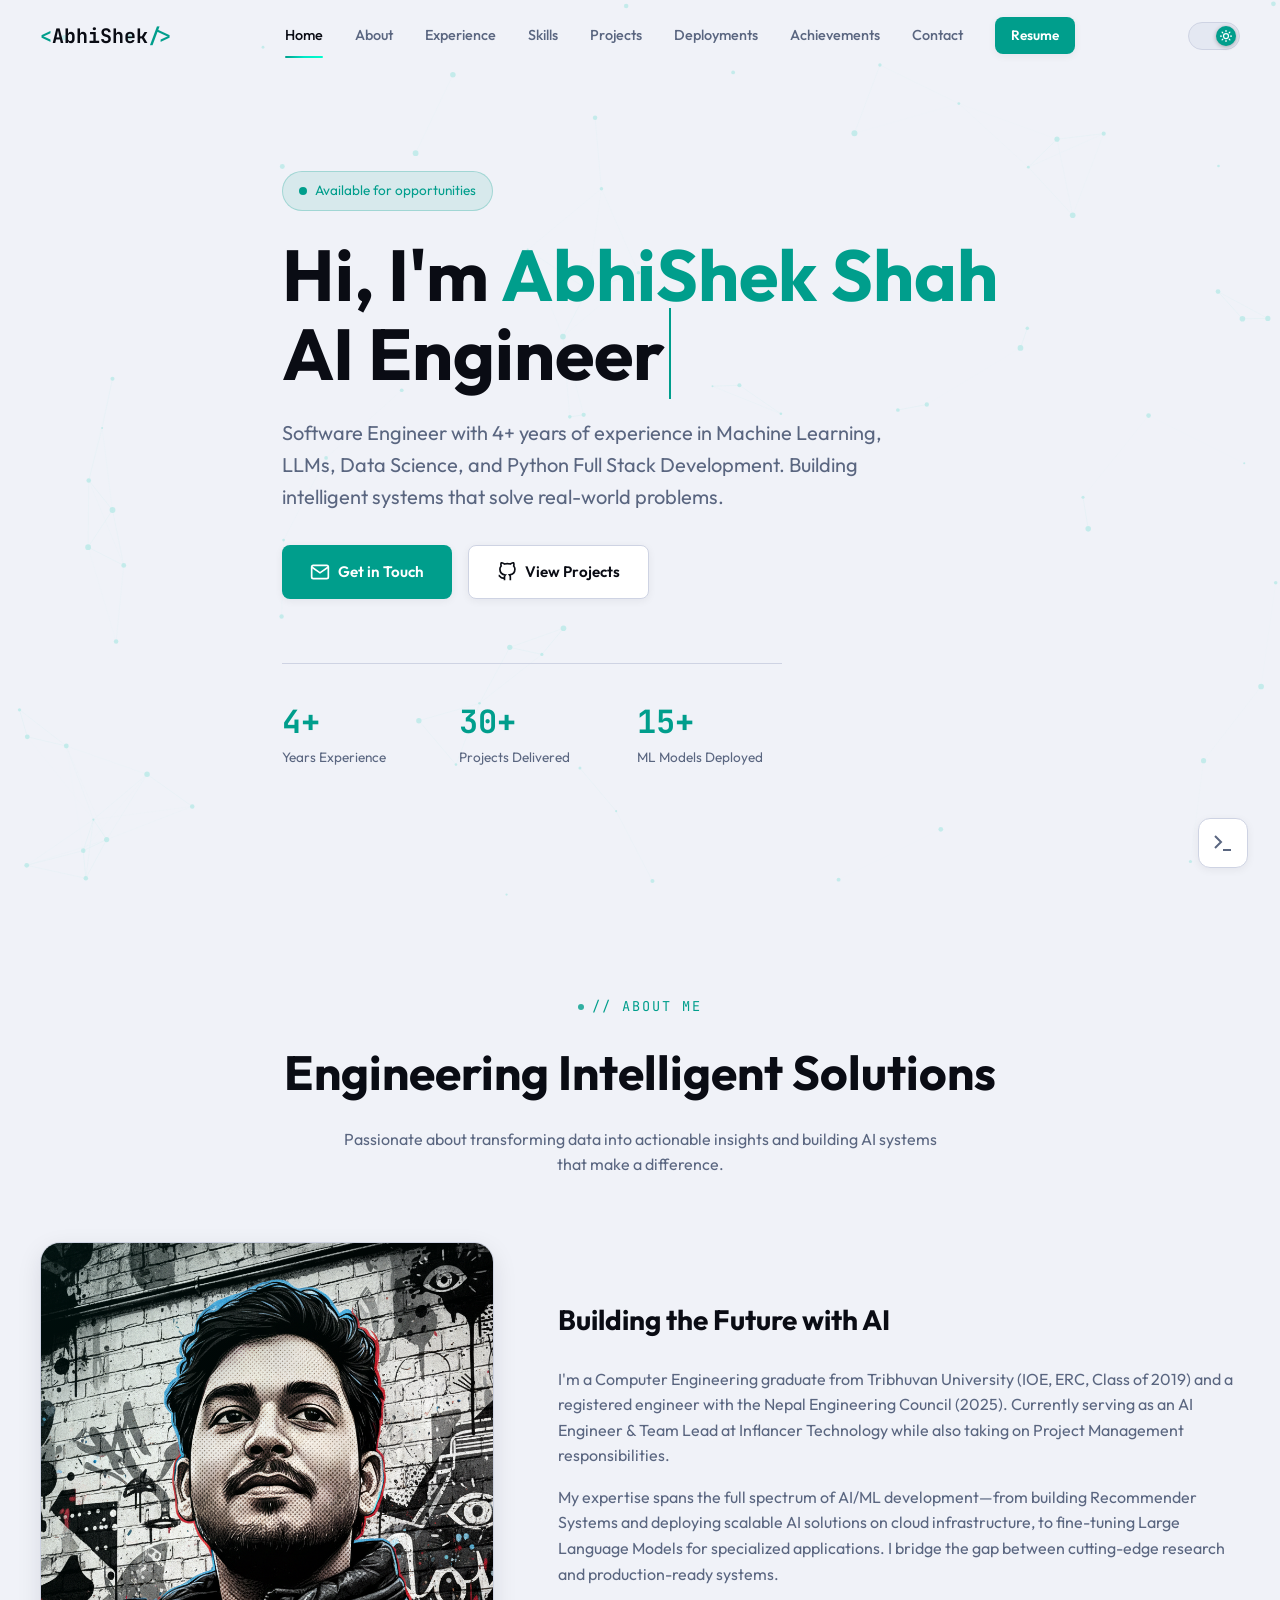
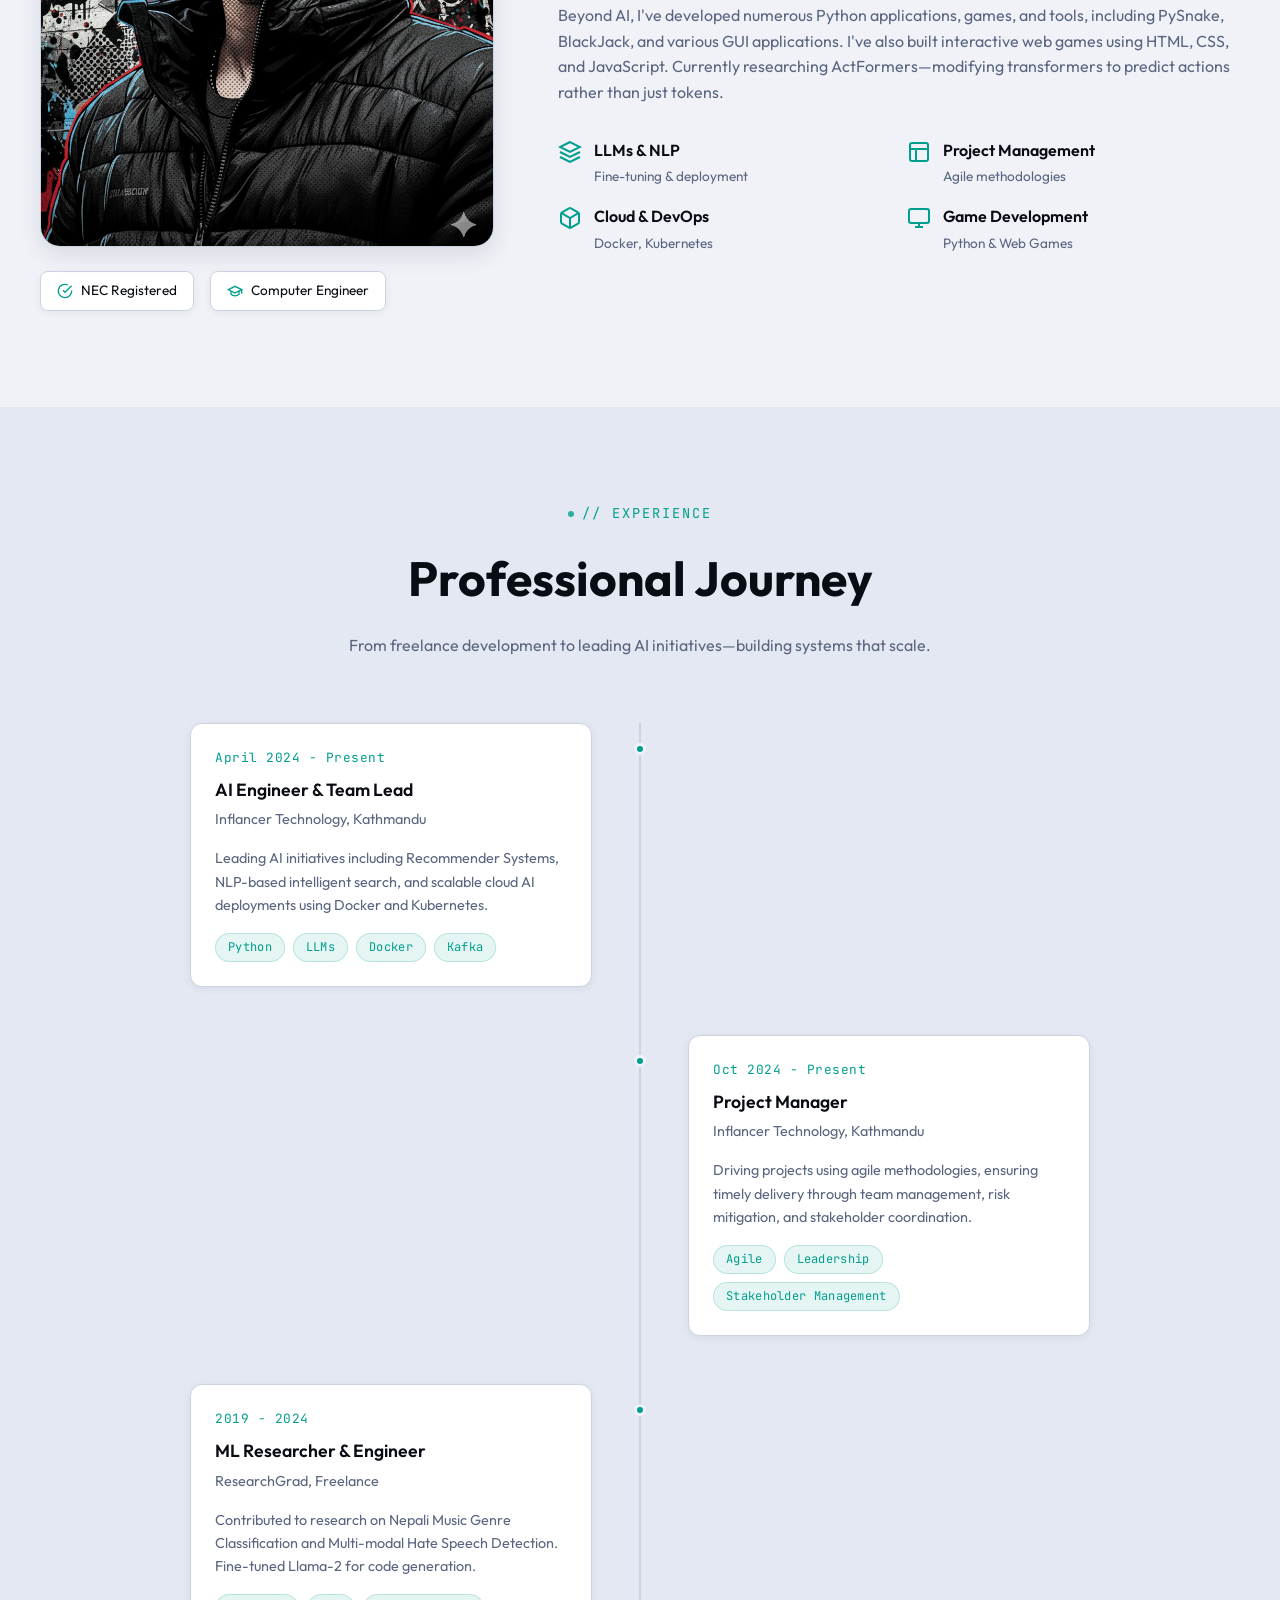
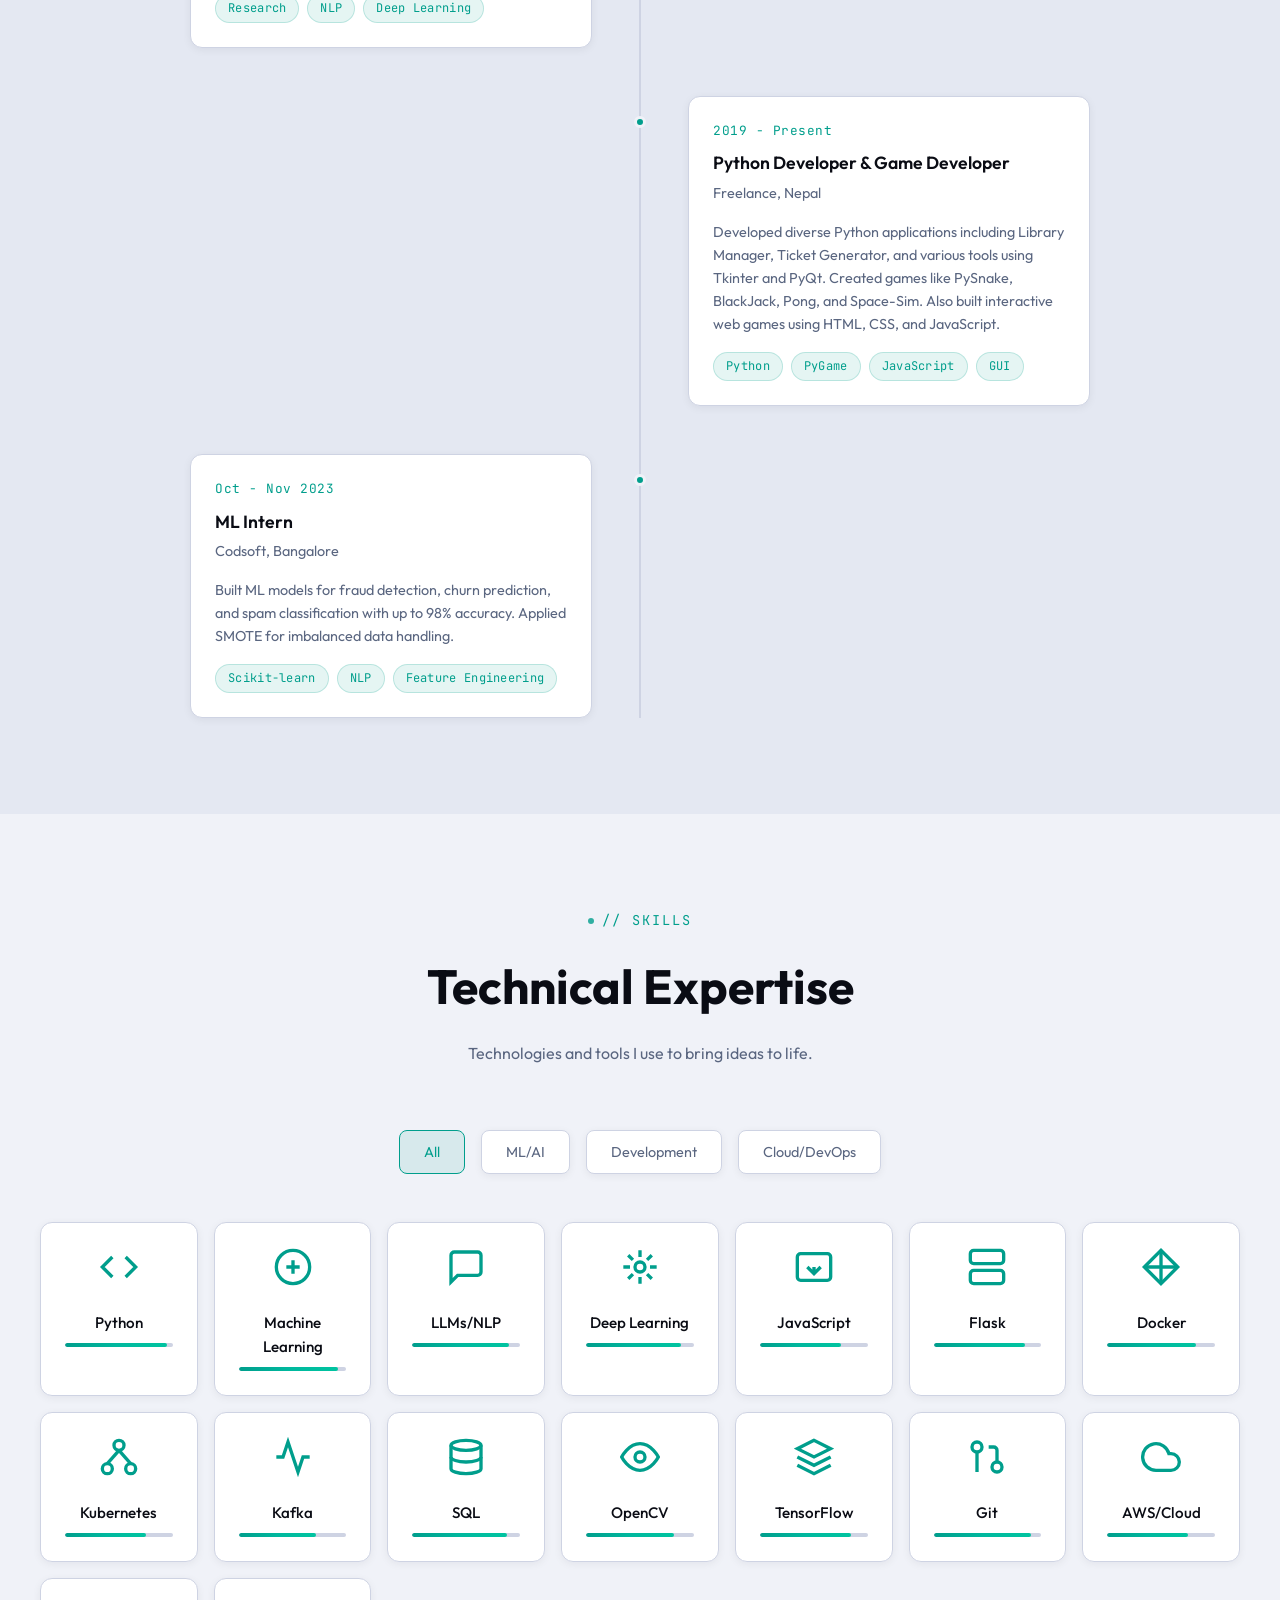
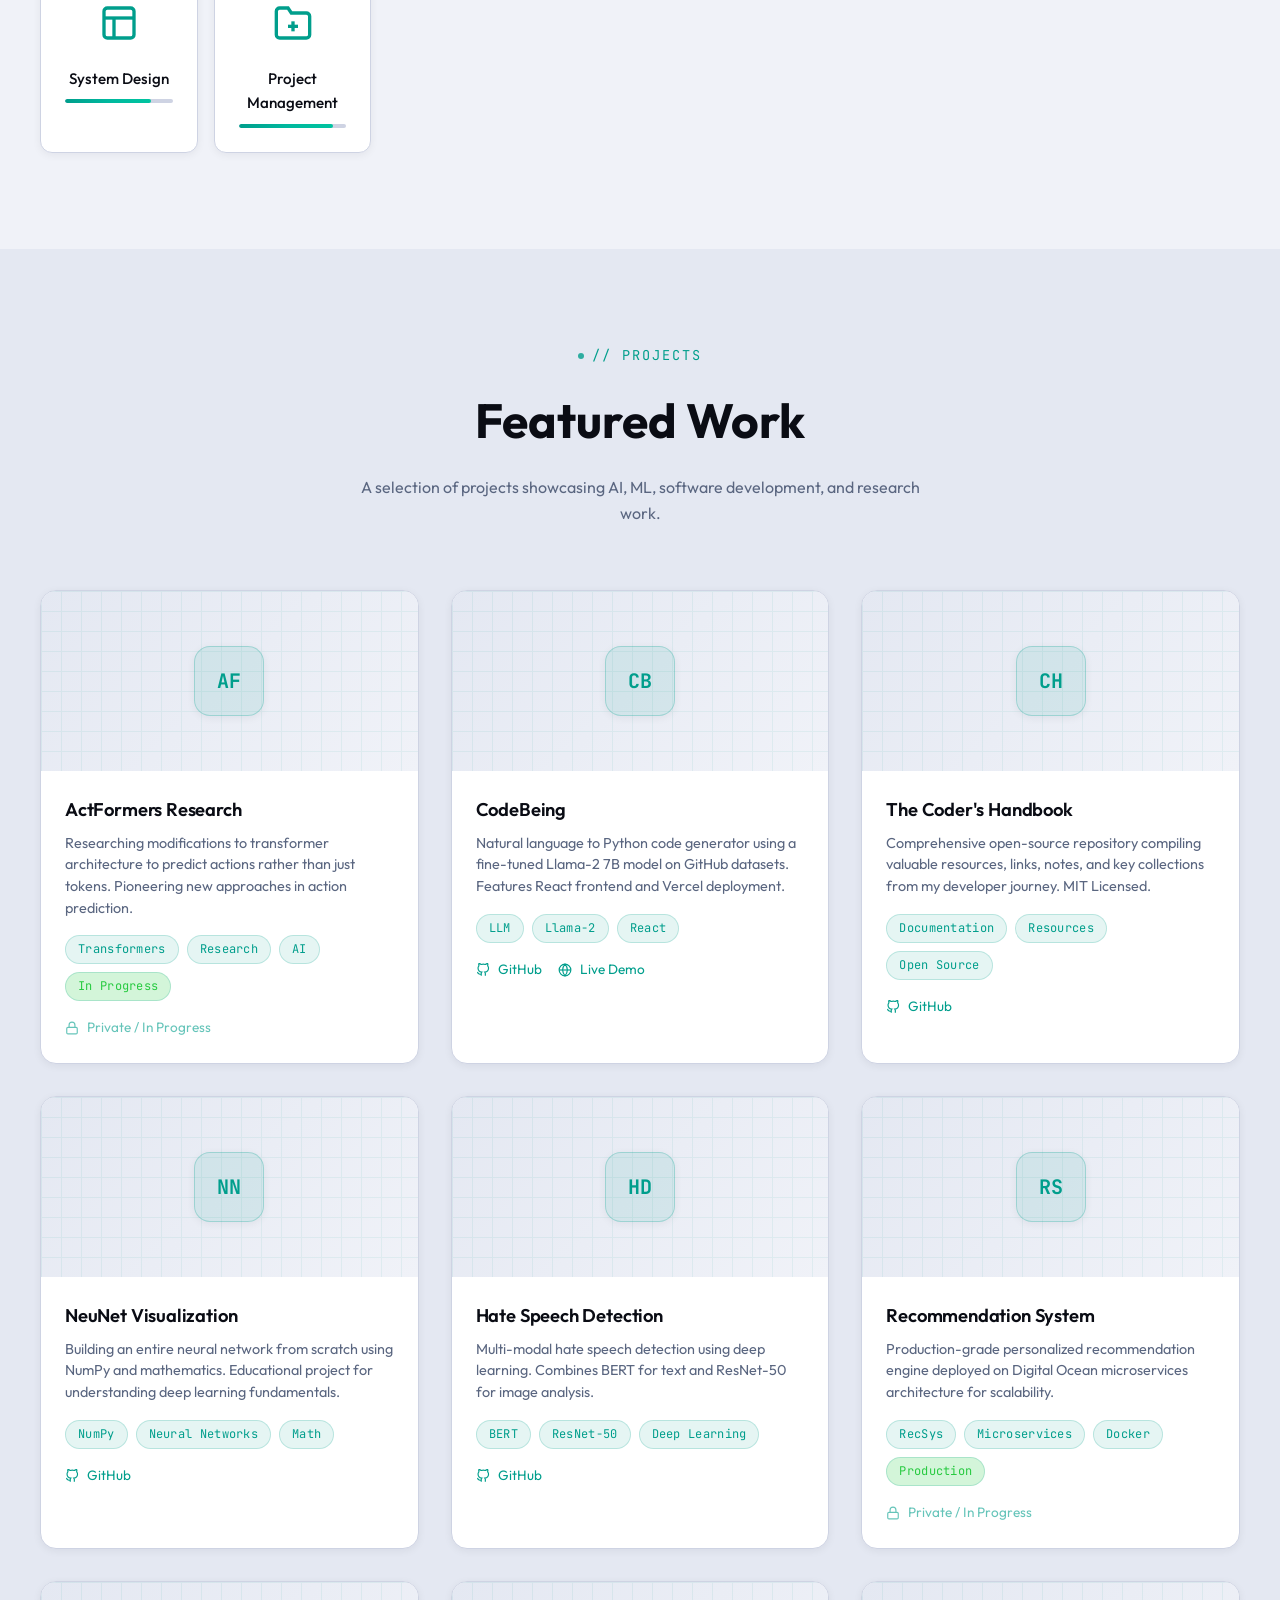
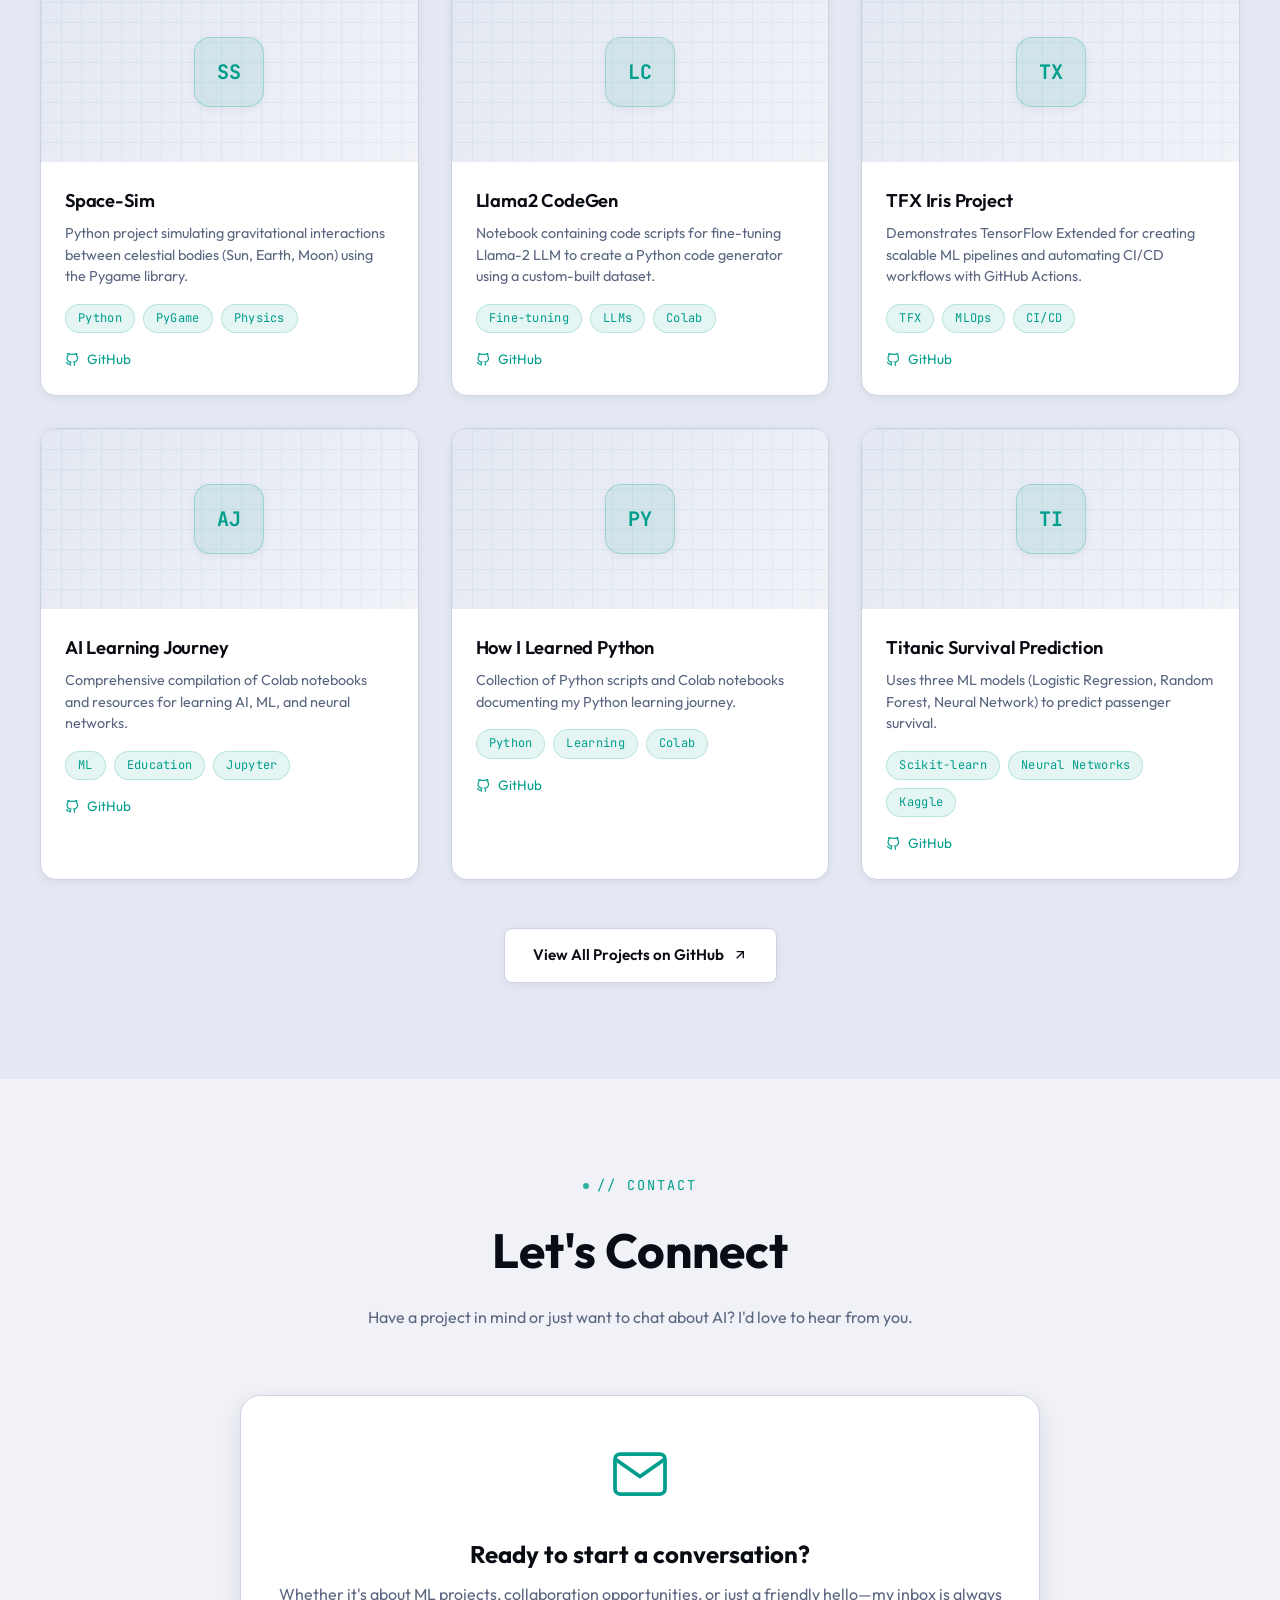
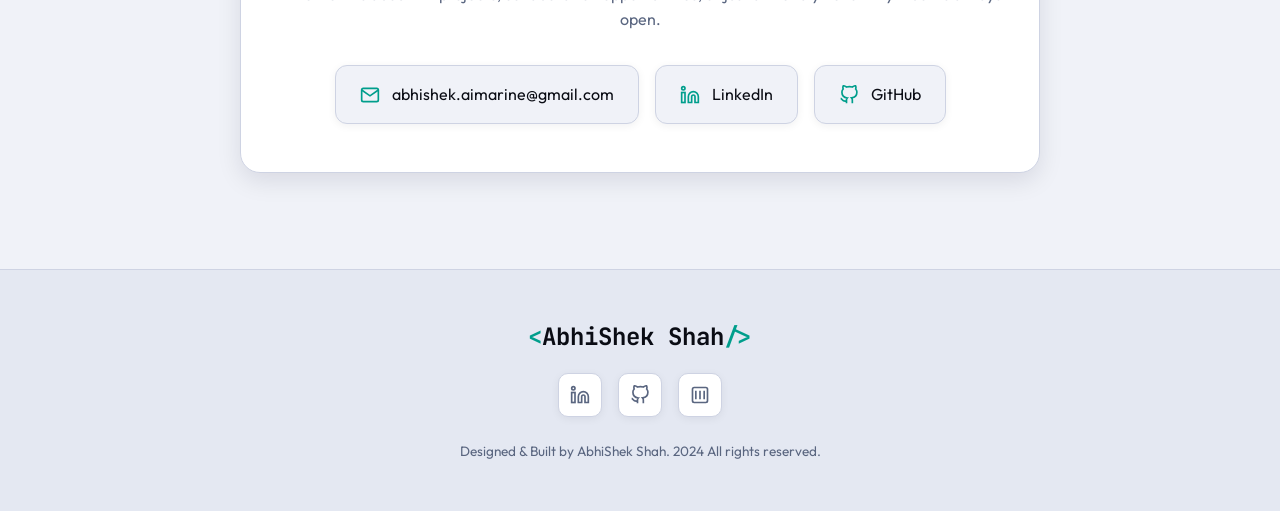
==== commit 85338af1: "Update index.html" ====
--- a/index.html
+++ b/index.html
@@ -3,15 +3,246 @@
 <head>
     <meta charset="UTF-8">
     <meta name="viewport" content="width=device-width, initial-scale=1.0">
-    <title>AbhiShek Shah | AI Engineer & Project Manager</title>
-    
+
+    <!--
+    ╔══════════════════════════════════════════════════════════════════╗
+    ║  SEO LAYER — AbhiShek Shah Portfolio                            ║
+    ║  All additions are metadata only. Zero visual/JS changes.       ║
+    ╚══════════════════════════════════════════════════════════════════╝
+    -->
+
+    <!-- ═══ 1. PRIMARY META ════════════════════════════════════════════
+         FIX: Removed duplicate <title>. One canonical title, keyword-
+         optimised, under 60 chars, primary keyword first.
+         "AbhiShek Shah | AI Engineer & ML Developer — Nepal" = 51 chars.
+    ══════════════════════════════════════════════════════════════════ -->
+    <title>AbhiShek Shah | AI Engineer &amp; ML Developer — Nepal</title>
+
+    <!-- FIX: Meta description — 155 chars, keywords natural, CTA present.
+         Google boldens matching keywords in SERPs, boosting visual CTR. -->
+    <meta name="description" content="AbhiShek Shah is an AI Engineer & Team Lead at Inflancer Technology, Kathmandu. Expert in LLMs, NLP, Recommender Systems, Python, Docker & Agile project management.">
+
+    <!-- FIX: Author + robots — explicit E-E-A-T signal for authorship -->
+    <meta name="author" content="AbhiShek Shah">
+    <meta name="robots" content="index, follow, max-snippet:-1, max-image-preview:large, max-video-preview:-1">
+
+    <!-- FIX: Geo tags — helps Google & Bing surface this page for
+         Kathmandu / Nepal engineering talent searches -->
+    <meta name="geo.region" content="NP-BA">
+    <meta name="geo.placename" content="Kathmandu, Nepal">
+    <meta name="geo.position" content="27.7172;85.3240">
+    <meta name="ICBM" content="27.7172, 85.3240">
+
+    <!-- FIX: theme-color — brand teal in Chrome/Android address bar -->
+    <meta name="theme-color" content="#00d9b5">
+    <meta name="theme-color" media="(prefers-color-scheme: light)" content="#009e8c">
+
+    <!-- ═══ 2. CANONICAL ══════════════════════════════════════════════
+         FIX: Prevents indexing of www. vs non-www. vs /index.html
+         duplicates. Update the domain to your real deployed URL.
+    ══════════════════════════════════════════════════════════════════ -->
+    <link rel="canonical" href="https://abhiverse01.github.io/">
+    <!-- ^ Replace with your actual live domain, e.g.:
+         https://abhishekshah.dev/ or https://yourname.vercel.app/    -->
+
+    <!-- ═══ 3. OPEN GRAPH (Facebook, LinkedIn, WhatsApp, Slack) ═══════
+         FIX: LinkedIn job applications and recruiter shares now show a
+         rich preview card instead of a blank link. OG:image should be a
+         1200×630px screenshot/graphic of the portfolio. Store it at
+         assets/og-preview.png and update the content URL below.
+    ══════════════════════════════════════════════════════════════════ -->
+    <meta property="og:type"        content="profile">
+    <meta property="og:site_name"   content="AbhiShek Shah Portfolio">
+    <meta property="og:title"       content="AbhiShek Shah | AI Engineer &amp; ML Developer">
+    <meta property="og:description" content="Software Engineer with 4+ years in Machine Learning, LLMs, NLP, and Python Full-Stack. Currently AI Engineer & Team Lead at Inflancer Technology, Kathmandu.">
+    <meta property="og:url"         content="https://abhiverse01.github.io/">
+    <meta property="og:image"       content="https://abhiverse01.github.io/assets/og-preview.png">
+    <meta property="og:image:width"  content="1200">
+    <meta property="og:image:height" content="630">
+    <meta property="og:image:alt"    content="AbhiShek Shah — AI Engineer portfolio">
+    <meta property="og:locale"      content="en_US">
+    <!-- Profile-specific OG (used by Facebook and LinkedIn person profiles) -->
+    <meta property="profile:first_name" content="AbhiShek">
+    <meta property="profile:last_name"  content="Shah">
+    <meta property="profile:username"   content="abhiverse01">
+
+    <!-- ═══ 4. TWITTER / X CARD ══════════════════════════════════════
+         FIX: summary_large_image renders a big hero preview on X/Twitter.
+         Update twitter:site if you have a Twitter handle.
+    ══════════════════════════════════════════════════════════════════ -->
+    <meta name="twitter:card"        content="summary_large_image">
+    <meta name="twitter:title"       content="AbhiShek Shah | AI Engineer &amp; ML Developer">
+    <meta name="twitter:description" content="Software Engineer with 4+ years in ML, LLMs, NLP, and Python. Team Lead at Inflancer Technology, Kathmandu, Nepal.">
+    <meta name="twitter:image"       content="https://abhiverse01.github.io/assets/og-preview.png">
+    <meta name="twitter:image:alt"   content="AbhiShek Shah — AI Engineer portfolio">
+    <!-- <meta name="twitter:site"   content="@yourhandle"> -->
+    <!-- <meta name="twitter:creator" content="@yourhandle"> -->
+
+    <!-- ═══ 5. FAVICONS ═══════════════════════════════════════════════
+         FIX: Browsers show a blank tab without these. Create the icon
+         files and drop them in the root / assets folder.
+         Recommended: Use realfavicongenerator.net with your logo/initial.
+    ══════════════════════════════════════════════════════════════════ -->
+    <link rel="icon"             type="image/x-icon"  href="/favicon.ico">
+    <link rel="icon"             type="image/png"     href="/assets/favicon-32x32.png" sizes="32x32">
+    <link rel="icon"             type="image/png"     href="/assets/favicon-16x16.png" sizes="16x16">
+    <link rel="apple-touch-icon"                      href="/assets/apple-touch-icon.png" sizes="180x180">
+    <link rel="manifest"                              href="/site.webmanifest">
+
+    <!-- ═══ 6. PERFORMANCE — PRECONNECT & PRELOAD ════════════════════
+         FIX 1: Preconnect to Google Fonts origins (unchanged from original).
+         FIX 2: Preload the hero photo (LCP element) — Google's Core Web
+         Vitals score this as a ranking signal. fetchpriority="high" tells
+         the browser to fetch it before anything else above the fold.
+         FIX 3: font-display=swap appended to Google Fonts URL prevents
+         invisible text during font load (FOIT), improving CLS scores.
+    ══════════════════════════════════════════════════════════════════ -->
     <link rel="preconnect" href="https://fonts.googleapis.com">
     <link rel="preconnect" href="https://fonts.gstatic.com" crossorigin>
+
+    <!-- FIX: Preload LCP hero image — update path if your image differs -->
+    <link rel="preload" as="image" href="assets/hero-photo.png" fetchpriority="high">
+
+    <!-- FIX: &display=swap added — eliminates FOIT, improves CLS -->
     <link href="https://fonts.googleapis.com/css2?family=JetBrains+Mono:wght@400;500;600;700&family=Outfit:wght@300;400;500;600;700&display=swap" rel="stylesheet">
-    
+
     <link rel="stylesheet" href="styles.css">
-    
-    <title>AbhiShek Shah Portfolio</title>
+
+    <!-- ═══ 7. JSON-LD STRUCTURED DATA ═══════════════════════════════
+         FIX: Google's March 2026 update made entity schema the highest-
+         leverage SEO signal for AI Overviews and Knowledge Graph inclusion.
+         Using @graph to nest Person + ProfilePage + WebSite in one block.
+
+         KEY SIGNALS:
+         • Person.sameAs → LinkedIn, GitHub, Medium = entity disambiguation.
+           Google/Bing/Perplexity use these to resolve "who is this person"
+           with high confidence → increased probability of AI Overview citation.
+         • Person.knowsAbout → maps expertise to searchable topics.
+         • ProfilePage wraps Person per Google's portfolio schema guidance.
+         • WebSite with potentialAction enables Sitelinks Search Box
+           (if Google decides to show it for branded queries).
+         • BreadcrumbList → establishes navigation structure for rich results.
+
+         Content parity rule (March 2026): every schema property here has
+         matching visible text on the page. Do not add properties for
+         content that isn't rendered — Google flags this as spammy.
+    ══════════════════════════════════════════════════════════════════ -->
+    <script type="application/ld+json">
+    {
+      "@context": "https://schema.org",
+      "@graph": [
+        {
+          "@type": "Person",
+          "@id": "https://abhiverse01.github.io/#person",
+          "name": "AbhiShek Shah",
+          "alternateName": "Abhishek Shah",
+          "jobTitle": "AI Engineer & Team Lead",
+          "description": "Software Engineer with 4+ years of experience in Machine Learning, LLMs, NLP, Data Science, and Python Full Stack Development. Currently AI Engineer & Team Lead and Project Manager at Inflancer Technology, Kathmandu, Nepal.",
+          "url": "https://abhiverse01.github.io/",
+          "email": "abhishek.aimarine@gmail.com",
+          "image": "https://abhiverse01.github.io/assets/hero-photo.png",
+          "nationality": "NP",
+          "address": {
+            "@type": "PostalAddress",
+            "addressLocality": "Kathmandu",
+            "addressCountry": "NP"
+          },
+          "alumniOf": {
+            "@type": "CollegeOrUniversity",
+            "name": "Tribhuvan University, IOE ERC",
+            "url": "https://ioe.tu.edu.np/"
+          },
+          "worksFor": {
+            "@type": "Organization",
+            "name": "Inflancer Technology",
+            "url": "https://inflancer.com",
+            "address": {
+              "@type": "PostalAddress",
+              "addressLocality": "Kathmandu",
+              "addressCountry": "NP"
+            }
+          },
+          "knowsAbout": [
+            "Machine Learning",
+            "Large Language Models",
+            "Natural Language Processing",
+            "Python Programming",
+            "Recommender Systems",
+            "Deep Learning",
+            "Docker",
+            "Kubernetes",
+            "Agile Project Management",
+            "Data Science",
+            "AI Engineering",
+            "LLM Fine-tuning",
+            "Llama-2",
+            "Transformers",
+            "Apache Kafka"
+          ],
+          "hasCredential": [
+            {
+              "@type": "EducationalOccupationalCredential",
+              "name": "Nepal Engineering Council Registration",
+              "credentialCategory": "Professional Engineering License"
+            }
+          ],
+          "sameAs": [
+            "https://www.linkedin.com/in/theabhishekshah/",
+            "https://github.com/abhiverse01",
+            "https://medium.com/@theabhishekshah"
+          ]
+        },
+        {
+          "@type": "ProfilePage",
+          "@id": "https://abhiverse01.github.io/#profilepage",
+          "url": "https://abhiverse01.github.io/",
+          "name": "AbhiShek Shah — AI Engineer & ML Developer Portfolio",
+          "description": "Portfolio of AbhiShek Shah, AI Engineer & Team Lead at Inflancer Technology, Kathmandu. Specialising in LLMs, NLP, Recommender Systems, and Python development.",
+          "inLanguage": "en",
+          "dateModified": "2025-01-01",
+          "mainEntity": {
+            "@id": "https://abhiverse01.github.io/#person"
+          },
+          "breadcrumb": {
+            "@type": "BreadcrumbList",
+            "itemListElement": [
+              {
+                "@type": "ListItem",
+                "position": 1,
+                "name": "Home",
+                "item": "https://abhiverse01.github.io/"
+              },
+              {
+                "@type": "ListItem",
+                "position": 2,
+                "name": "Achievements",
+                "item": "https://abhiverse01.github.io/achievements.html"
+              }
+            ]
+          }
+        },
+        {
+          "@type": "WebSite",
+          "@id": "https://abhiverse01.github.io/#website",
+          "url": "https://abhiverse01.github.io/",
+          "name": "AbhiShek Shah Portfolio",
+          "description": "AI Engineer and ML Developer portfolio showcasing projects in LLMs, NLP, Recommender Systems, and Python development.",
+          "inLanguage": "en",
+          "author": {
+            "@id": "https://abhiverse01.github.io/#person"
+          },
+          "potentialAction": {
+            "@type": "SearchAction",
+            "target": {
+              "@type": "EntryPoint",
+              "urlTemplate": "https://abhiverse01.github.io/?q={search_term_string}"
+            },
+            "query-input": "required name=search_term_string"
+          }
+        }
+      ]
+    }
+    </script>
 </head>
 <body>
    <!-- Neural Network Canvas -->
--- a/styles.css
+++ b/styles.css
@@ -1,39 +1,32 @@
 /* ========== CSS Variables ========== */
 :root {
-    --bg:           #08090d;
-    --bg-secondary: #0f1117;
-    --fg:           #e8eaed;
-    --muted:        #6b7280;
+    --bg:           #060711;
+    --bg-secondary: #0b0d1a;
+    --fg:           #eaedf5;
+    --muted:        #7a87a0;
     --accent:       #00d9b5;
-    --accent-dim:   rgba(0, 217, 181, 0.15);
-    --card:         #12141a;
-    --border:       #1f2937;
-    --glow:         rgba(0, 217, 181, 0.4);
-
-    /* Shadow tokens */
+    --accent-dim:   rgba(0, 217, 181, 0.13);
+    --card:         #0e1020;
+    --border:       #1c2138;
+    --glow:         rgba(0, 217, 181, 0.45);
+
     --shadow-sm:    0 2px  8px rgba(0, 0, 0, 0.35);
     --shadow-md:    0 8px 24px rgba(0, 0, 0, 0.45);
     --shadow-lg:    0 16px 48px rgba(0, 0, 0, 0.55);
     --shadow-glow:  0 10px 30px var(--glow);
 
-    /* Canvas particle color — read by JS */
     --canvas-color: rgba(0, 217, 181, 0.55);
-
-    /* Transition speed for theme switching */
     --theme-transition: 0.3s ease;
 
-    /* FIX 9: header height token — achievements.css references this
-       instead of a hardcoded 80px, so it stays in sync if JS changes it. */
+    /* FIX: header height token used by achievements.css */
     --header-h: 72px;
 
     color-scheme: dark;
 }
 
 /* ========== Smooth Theme Transitions ==========
-   FIX 1: Scope to layout elements only. Applying this to * causes
-   background-color to transition on :root itself (and canvas, SVG nodes)
-   during first paint, producing a flash-of-wrong-theme and layout jitter.
-   Pseudo-elements are excluded via explicit selectors below. ========== */
+   FIX 1: Scope to layout elements only — avoids flash-of-wrong-theme
+   on :root itself and canvas/SVG nodes during first paint. ========== */
 body,
 .header,
 .nav-links,
@@ -67,7 +60,6 @@
         outline-color    var(--theme-transition);
 }
 
-/* Elements with their own carefully-tuned transitions get full control */
 .btn,
 .btn-primary,
 .btn-secondary,
@@ -113,6 +105,9 @@
     color: var(--fg);
     overflow-x: hidden;
     line-height: 1.6;
+    -webkit-font-smoothing: antialiased;
+    -moz-osx-font-smoothing: grayscale;
+    text-rendering: optimizeLegibility;
 }
 
 ::selection {
@@ -122,17 +117,8 @@
 
 
 /* ========== Custom Scrollbar ========== */
-::-webkit-scrollbar {
-    width: 8px;
-}
-
-::-webkit-scrollbar-track {
-    background: var(--bg);
-}
-
-/* FIX/E8: Scrollbar thumb now has a subtle teal tint at rest —
-   feels alive without shouting. Pure hover snap replaced with a
-   pre-tinted gradient so the transition is never jarring. */
+::-webkit-scrollbar { width: 8px; }
+::-webkit-scrollbar-track { background: var(--bg); }
 ::-webkit-scrollbar-thumb {
     background: linear-gradient(
         180deg,
@@ -141,28 +127,14 @@
     );
     border-radius: 4px;
 }
-
-::-webkit-scrollbar-thumb:hover {
-    background: var(--accent);
-}
+::-webkit-scrollbar-thumb:hover { background: var(--accent); }
 
 
 /* ========== Utility Classes ========== */
-.font-mono {
-    font-family: 'JetBrains Mono', monospace;
-}
-
-.accent {
-    color: var(--accent);
-}
-
-.text-center {
-    text-align: center;
-}
-
-.mt-12 {
-    margin-top: 3rem;
-}
+.font-mono { font-family: 'JetBrains Mono', monospace; }
+.accent    { color: var(--accent); }
+.text-center { text-align: center; }
+.mt-12     { margin-top: 3rem; }
 
 
 /* ==========================================================================
@@ -170,10 +142,8 @@
    ========================================================================== */
 #neural-canvas {
     position: fixed;
-    top: 0;
-    left: 0;
-    width: 100%;
-    height: 100%;
+    top: 0; left: 0;
+    width: 100%; height: 100%;
     z-index: 0;
     pointer-events: none;
     transition: opacity 0.6s ease;
@@ -185,9 +155,7 @@
    ========================================================================== */
 .header {
     position: fixed;
-    top: 0;
-    left: 0;
-    right: 0;
+    top: 0; left: 0; right: 0;
     z-index: 100;
     padding: 1rem 2rem;
     transition: background 0.3s ease, border-color 0.3s ease,
@@ -217,17 +185,30 @@
     color: var(--fg);
     text-decoration: none;
     transition: transform 0.3s ease, color var(--theme-transition);
-}
-
-.logo:hover {
-    transform: scale(1.05);
-}
-
-/* Desktop nav — no background, just a flex row */
+    flex-shrink: 0;
+}
+
+.logo:hover { transform: scale(1.05); }
+
+/* nav-controls groups theme toggle + hamburger; always flex so toggle
+   shows on desktop. Hamburger hides on desktop via its own rule below. */
+.nav-controls {
+    display: flex;
+    align-items: center;
+    gap: 0.75rem;
+    order: 3;
+}
+
 .nav-links {
     display: flex;
     align-items: center;
     gap: 2rem;
+}
+
+/* Push theme toggle to right (desktop) */
+/* Create right-side group */
+.nav-links .btn-small {
+    margin-left: auto;
 }
 
 .nav-link {
@@ -238,30 +219,24 @@
     font-size: 0.9rem;
     transition: color 0.3s ease;
     padding: 0.5rem 0;
-}
-
-/* E4: Nav underline now uses the same gradient as the cert ribbon —
-   cohesive design language across the whole portfolio. */
+    white-space: nowrap;
+}
+
 .nav-link::after {
     content: '';
     position: absolute;
-    bottom: 0;
-    left: 0;
-    width: 0;
-    height: 2px;
+    bottom: 0; left: 0;
+    width: 0; height: 2px;
     background: linear-gradient(90deg, var(--accent), #00e8c8, #00ffcc);
     transition: width 0.3s ease;
 }
 
 .nav-link:hover,
-.nav-link.active {
-    color: var(--fg);
-}
+.nav-link.active { color: var(--fg); }
 
 .nav-link:hover::after,
-.nav-link.active::after {
-    width: 100%;
-}
+.nav-link.active::after { width: 100%; }
+
 
 
 /* ==========================================================================
@@ -285,31 +260,17 @@
     font-family: 'Outfit', sans-serif;
 }
 
-.btn-primary {
-    background: var(--accent);
-    color: var(--bg);
-}
-
-.btn-primary:hover {
-    transform: translateY(-2px);
-    box-shadow: var(--shadow-glow);
-}
+.btn-primary { background: var(--accent); color: var(--bg); }
+.btn-primary:hover { transform: translateY(-2px); box-shadow: var(--shadow-glow); }
 
 .btn-secondary {
     background: transparent;
     color: var(--fg);
     border: 1px solid var(--border);
 }
-
-.btn-secondary:hover {
-    border-color: var(--accent);
-    color: var(--accent);
-}
-
-.btn-small {
-    padding: 0.5rem 1rem;
-    font-size: 0.85rem;
-}
+.btn-secondary:hover { border-color: var(--accent); color: var(--accent); }
+
+.btn-small { padding: 0.5rem 1rem; font-size: 0.85rem; }
 
 
 /* ========== Focus States (Accessibility) ========== */
@@ -326,7 +287,7 @@
    MOBILE MENU
    ========================================================================== */
 .mobile-menu-btn {
-    display: none;
+    display: flex;
     flex-direction: column;
     gap: 5px;
     background: none;
@@ -336,24 +297,17 @@
 }
 
 .mobile-menu-btn span {
-    width: 24px;
-    height: 2px;
+    width: 24px; height: 2px;
     background: var(--fg);
     transition: all 0.3s ease, background-color var(--theme-transition);
     border-radius: 2px;
-}
-
-/* Hamburger → X animation */
-.mobile-menu-btn.open span:nth-child(1) {
-    transform: translateY(7px) rotate(45deg);
-}
-.mobile-menu-btn.open span:nth-child(2) {
-    opacity: 0;
-    transform: scaleX(0);
-}
-.mobile-menu-btn.open span:nth-child(3) {
-    transform: translateY(-7px) rotate(-45deg);
-}
+    display: block;
+}
+
+/* Hamburger → X */
+.mobile-menu-btn.open span:nth-child(1) { transform: translateY(7px) rotate(45deg); }
+.mobile-menu-btn.open span:nth-child(2) { opacity: 0; transform: scaleX(0); }
+.mobile-menu-btn.open span:nth-child(3) { transform: translateY(-7px) rotate(-45deg); }
 
 .mobile-overlay {
     display: none;
@@ -362,23 +316,16 @@
     background: rgba(0, 0, 0, 0.5);
     z-index: 90;
 }
-
-.mobile-overlay.open {
-    display: block;
-}
+.mobile-overlay.open { display: block; }
 
 @media (max-width: 768px) {
-    .mobile-menu-btn {
-        display: flex;
-    }
-
-    /* Mobile DRAWER */
+    /* Desktop theme toggle hidden in header on mobile — shown in nav-controls */
+    .nav-container > .theme-toggle { display: none; }
+
     .nav-links {
         position: fixed;
-        top: 0;
-        right: -100%;
-        width: 70%;
-        max-width: 300px;
+        top: 0; right: -100%;
+        width: 70%; max-width: 300px;
         height: 100vh;
         background: var(--bg-secondary);
         flex-direction: column;
@@ -389,10 +336,16 @@
         border-left: 1px solid var(--border);
         z-index: 95;
     }
-
-    .nav-links.open {
-        right: 0;
-    }
+    .nav-links.open { right: 0; }
+    .nav-links .theme-toggle {
+    margin-left: 0;
+    margin-top: 1rem;
+}
+}
+
+/* On desktop, hide the hamburger only; nav-controls itself stays visible for the toggle */
+@media (min-width: 769px) {
+    .mobile-menu-btn { display: none; }
 }
 
 
@@ -404,8 +357,6 @@
     display: flex;
     align-items: center;
     position: relative;
-    /* FIX 2: Use the --header-h token so padding always clears the fixed nav,
-       including on small screens where the header wraps to a taller height. */
     padding: calc(var(--header-h) + 4rem) 2rem 6rem;
 }
 
@@ -429,12 +380,9 @@
     margin-bottom: 1.5rem;
 }
 
-/* E5: Pulse dot now uses box-shadow instead of transform:scale —
-   no layout jitter, more premium glow feel. */
 .hero-label::before {
     content: '';
-    width: 8px;
-    height: 8px;
+    width: 8px; height: 8px;
     background: var(--accent);
     border-radius: 50%;
     animation: pulse 2s ease-in-out infinite;
@@ -442,14 +390,8 @@
 }
 
 @keyframes pulse {
-    0%, 100% {
-        opacity: 1;
-        box-shadow: 0 0 0 0 rgba(0, 217, 181, 0);
-    }
-    50% {
-        opacity: 0.7;
-        box-shadow: 0 0 0 5px rgba(0, 217, 181, 0.25);
-    }
+    0%, 100% { opacity: 1; box-shadow: 0 0 0 0 rgba(0, 217, 181, 0); }
+    50%       { opacity: 0.7; box-shadow: 0 0 0 5px rgba(0, 217, 181, 0.25); }
 }
 
 .hero-title {
@@ -460,32 +402,23 @@
     color: var(--fg);
 }
 
-/* FIX 7: transform-origin no longer switches mid-transition.
-   Keep it always at 'left'; the underline grows left→right on hover
-   and shrinks left→right on mouseout (scaleX 1→0 from origin left
-   reads as a clean retract rather than a jarring flip). */
+/* FIX: transform-origin stays 'left' always — prevents jarring flip on mouseout */
 .name-highlight {
     position: relative;
     color: var(--accent);
     cursor: default;
 }
-
 .name-highlight::after {
     content: '';
     position: absolute;
-    bottom: 0;
-    left: 0;
-    width: 100%;
-    height: 2px;
+    bottom: 0; left: 0;
+    width: 100%; height: 2px;
     background: var(--accent);
     transform: scaleX(0);
     transform-origin: left;
     transition: transform 0.5s ease, background-color var(--theme-transition);
 }
-
-.name-highlight:hover::after {
-    transform: scaleX(1);
-}
+.name-highlight:hover::after { transform: scaleX(1); }
 
 .hero-subtitle {
     font-size: clamp(1rem, 2vw, 1.25rem);
@@ -501,9 +434,7 @@
     padding-right: 4px;
 }
 
-@keyframes blink {
-    50% { border-color: transparent; }
-}
+@keyframes blink { 50% { border-color: transparent; } }
 
 .hero-cta {
     display: flex;
@@ -521,10 +452,7 @@
     max-width: 500px;
 }
 
-.stat-item {
-    text-align: left;
-}
-
+.stat-item { text-align: left; }
 .stat-value {
     font-size: 2rem;
     font-weight: 700;
@@ -532,11 +460,7 @@
     font-family: 'JetBrains Mono', monospace;
     transition: color var(--theme-transition);
 }
-
-.stat-label {
-    font-size: 0.85rem;
-    color: var(--muted);
-}
+.stat-label { font-size: 0.85rem; color: var(--muted); }
 
 
 /* ==========================================================================
@@ -547,21 +471,14 @@
     position: relative;
     z-index: 1;
 }
-
-.section-alt {
-    background: var(--bg-secondary);
-}
+.section-alt { background: var(--bg-secondary); }
 
 .section-header {
     text-align: center;
     margin-bottom: 4rem;
-    /* FIX 12: position:relative so any absolutely-positioned descendant
-       is correctly contained within the header block. */
-    position: relative;
-}
-
-/* E6: Letter-spacing corrected to 0.15em for optical uniformity
-   at JetBrains Mono 0.85rem on high-DPI displays. */
+    position: relative; /* FIX: contain absolutely-positioned children */
+}
+
 .section-label {
     font-family: 'JetBrains Mono', monospace;
     font-size: 0.85rem;
@@ -598,10 +515,7 @@
 }
 
 @media (max-width: 900px) {
-    .about-grid {
-        grid-template-columns: 1fr;
-        gap: 2rem;
-    }
+    .about-grid { grid-template-columns: 1fr; gap: 2rem; }
 }
 
 .about-image-frame {
@@ -615,7 +529,6 @@
                 border-color var(--theme-transition),
                 background-color var(--theme-transition);
 }
-
 .about-image-frame:hover {
     transform: translateY(-5px);
     box-shadow: var(--shadow-lg);
@@ -623,22 +536,18 @@
 }
 
 .about-photo {
-    width: 100%;
-    height: auto;
+    width: 100%; height: auto;
     display: block;
     aspect-ratio: 3/4;
     object-fit: cover;
     filter: grayscale(20%) contrast(1.1);
     transition: filter 0.5s ease, transform 0.5s ease;
 }
-
 .about-image-frame:hover .about-photo {
     filter: grayscale(0%) contrast(1.1);
     transform: scale(1.03);
 }
 
-/* FIX 8: overlay now references var(--accent-dim) so it automatically
-   adapts to both dark and light accent values — no separate override needed. */
 .about-image-frame::after {
     content: '';
     position: absolute;
@@ -664,32 +573,17 @@
     border-radius: 8px;
     font-size: 0.85rem;
     transition: border-color 0.3s ease, transform 0.3s ease,
-                background-color var(--theme-transition),
-                box-shadow 0.3s ease;
-}
-
+                background-color var(--theme-transition), box-shadow 0.3s ease;
+}
 .credential-badge:hover {
     border-color: var(--accent);
     transform: translateY(-2px);
     box-shadow: var(--shadow-sm);
 }
-
-.credential-badge svg {
-    width: 16px;
-    height: 16px;
-    color: var(--accent);
-}
-
-.about-content h3 {
-    font-size: 1.75rem;
-    margin-bottom: 1.5rem;
-    color: var(--fg);
-}
-
-.about-content p {
-    color: var(--muted);
-    margin-bottom: 1rem;
-}
+.credential-badge svg { width: 16px; height: 16px; color: var(--accent); }
+
+.about-content h3 { font-size: 1.75rem; margin-bottom: 1.5rem; color: var(--fg); }
+.about-content p  { color: var(--muted); margin-bottom: 1rem; }
 
 .about-highlights {
     display: grid;
@@ -697,32 +591,14 @@
     gap: 1rem;
     margin-top: 2rem;
 }
-
-@media (max-width: 500px) {
-    .about-highlights {
-        grid-template-columns: 1fr;
-    }
-}
-
-.highlight-item {
-    display: flex;
-    align-items: flex-start;
-    gap: 0.75rem;
-}
-
-.highlight-icon {
-    width: 24px;
-    height: 24px;
-    color: var(--accent);
-    flex-shrink: 0;
-    margin-top: 2px;
-}
-
-.highlight-text p {
-    font-size: 0.85rem;
-    color: var(--muted);
-    margin: 0;
-}
+@media (max-width: 500px) { .about-highlights { grid-template-columns: 1fr; } }
+
+.highlight-item { display: flex; align-items: flex-start; gap: 0.75rem; }
+.highlight-icon { width: 24px; height: 24px; color: var(--accent); flex-shrink: 0; margin-top: 2px; }
+
+/* FIX: highlight-text strong was unstyled — added explicit color */
+.highlight-text strong { display: block; font-weight: 600; color: var(--fg); margin-bottom: 0.2rem; }
+.highlight-text p { font-size: 0.85rem; color: var(--muted); margin: 0; }
 
 
 /* ==========================================================================
@@ -734,23 +610,17 @@
     position: relative;
 }
 
-/* Vertical guide line */
 .timeline::before {
     content: '';
     position: absolute;
-    left: 0;
-    top: 0;
-    bottom: 0;
+    left: 0; top: 0; bottom: 0;
     width: 2px;
     background: var(--border);
     transition: background-color var(--theme-transition);
 }
 
 @media (min-width: 768px) {
-    .timeline::before {
-        left: 50%;
-        transform: translateX(-50%);
-    }
+    .timeline::before { left: 50%; transform: translateX(-50%); }
 }
 
 .timeline-item {
@@ -759,11 +629,8 @@
     padding-bottom: 3rem;
 }
 
-/* FIX 3: Last timeline item removes bottom padding so the guide line
-   doesn't visually overshoot the final dot. */
-.timeline-item:last-child {
-    padding-bottom: 0;
-}
+/* FIX: last item loses bottom padding so guide line doesn't overshoot */
+.timeline-item:last-child { padding-bottom: 0; }
 
 @media (min-width: 768px) {
     .timeline-item {
@@ -771,7 +638,6 @@
         padding-left: 0;
         padding-right: 3rem;
     }
-
     .timeline-item:nth-child(even) {
         margin-left: 50%;
         padding-right: 0;
@@ -779,43 +645,29 @@
     }
 }
 
-/* Timeline dot */
 .timeline-dot {
     position: absolute;
-    left: -5px;
-    top: 4px;
-    width: 12px;
-    height: 12px;
+    left: -5px; top: 4px;
+    width: 12px; height: 12px;
     background: var(--accent);
     border-radius: 50%;
     border: 3px solid var(--bg);
-    /* E2: Dual-ring sonar effect on hover — far more premium than single ring. */
     box-shadow: 0 0 0 0 rgba(0, 217, 181, 0),
                 0 0 0 0 rgba(0, 217, 181, 0);
     transition: box-shadow 0.4s ease, background-color var(--theme-transition),
                 border-color var(--theme-transition);
     z-index: 1;
 }
-
 .timeline-item:hover .timeline-dot {
     box-shadow: 0 0 0 4px rgba(0, 217, 181, 0.25),
                 0 0 0 8px rgba(0, 217, 181, 0.08);
 }
 
 @media (min-width: 768px) {
-    .timeline-dot {
-        left: auto;
-        right: -6px;
-        top: 20px;
-    }
-
-    .timeline-item:nth-child(even) .timeline-dot {
-        right: auto;
-        left: -6px;
-    }
-}
-
-/* Timeline card */
+    .timeline-dot { left: auto; right: -6px; top: 20px; }
+    .timeline-item:nth-child(even) .timeline-dot { right: auto; left: -6px; }
+}
+
 .timeline-card {
     background: var(--card);
     border: 1px solid var(--border);
@@ -825,7 +677,6 @@
     transition: border-color 0.3s ease, transform 0.3s ease, box-shadow 0.3s ease,
                 background-color var(--theme-transition);
 }
-
 .timeline-card:hover {
     border-color: var(--accent);
     transform: translateY(-4px);
@@ -839,34 +690,12 @@
     margin-bottom: 0.5rem;
     letter-spacing: 0.5px;
 }
-
-.timeline-title {
-    font-size: 1.1rem;
-    font-weight: 600;
-    margin-bottom: 0.25rem;
-    color: var(--fg);
-}
-
-.timeline-company {
-    font-size: 0.9rem;
-    color: var(--muted);
-    margin-bottom: 1rem;
-}
-
-.timeline-desc {
-    font-size: 0.9rem;
-    color: var(--muted);
-    line-height: 1.6;
-}
-
-.timeline-tags {
-    display: flex;
-    flex-wrap: wrap;
-    gap: 0.5rem;
-    margin-top: 1rem;
-}
-
-/* Tags — shared across timeline, skills, projects */
+.timeline-title   { font-size: 1.1rem; font-weight: 600; margin-bottom: 0.25rem; color: var(--fg); }
+.timeline-company { font-size: 0.9rem; color: var(--muted); margin-bottom: 1rem; }
+.timeline-desc    { font-size: 0.9rem; color: var(--muted); line-height: 1.6; }
+
+.timeline-tags { display: flex; flex-wrap: wrap; gap: 0.5rem; margin-top: 1rem; }
+
 .tag {
     font-size: 0.75rem;
     padding: 0.25rem 0.75rem;
@@ -884,10 +713,7 @@
 /* ==========================================================================
    SKILLS SECTION
    ========================================================================== */
-.skills-container {
-    max-width: 1200px;
-    margin: 0 auto;
-}
+.skills-container { max-width: 1200px; margin: 0 auto; }
 
 .skills-categories {
     display: flex;
@@ -909,7 +735,6 @@
     transition: border-color 0.3s ease, color 0.3s ease, background-color 0.3s ease,
                 box-shadow 0.3s ease;
 }
-
 .skill-category-btn:hover,
 .skill-category-btn.active {
     border-color: var(--accent);
@@ -934,26 +759,14 @@
     transition: border-color 0.3s ease, transform 0.3s ease, box-shadow 0.3s ease,
                 background-color var(--theme-transition);
 }
-
 .skill-card:hover {
     border-color: var(--accent);
     transform: translateY(-4px);
     box-shadow: var(--shadow-md), 0 0 15px rgba(0, 217, 181, 0.1);
 }
 
-.skill-icon {
-    width: 40px;
-    height: 40px;
-    margin: 0 auto 1rem;
-    color: var(--accent);
-}
-
-.skill-name {
-    font-weight: 500;
-    font-size: 0.95rem;
-    margin-bottom: 0.5rem;
-    color: var(--fg);
-}
+.skill-icon { width: 40px; height: 40px; margin: 0 auto 1rem; color: var(--accent); }
+.skill-name { font-weight: 500; font-size: 0.95rem; margin-bottom: 0.5rem; color: var(--fg); }
 
 .skill-level {
     height: 4px;
@@ -962,10 +775,6 @@
     overflow: hidden;
     transition: background-color var(--theme-transition);
 }
-
-/* FIX/E1: Three-stop gradient adds a subtle mid-shimmer so the bar reads
-   as luminous rather than flat. The #00e8c8 mid-stop is the geometric mean
-   between the accent and the pure cyan — natural optical progression. */
 .skill-level-fill {
     height: 100%;
     background: linear-gradient(90deg, var(--accent), #00e8c8 50%, #00f0cc);
@@ -977,10 +786,6 @@
 /* ==========================================================================
    PROJECTS SECTION
    ========================================================================== */
-
-/* FIX 6: Breakpoint raised to 480px — catches all phones in the 401-479px
-   range that were previously rendering a single 350px column wider than
-   the viewport (causing horizontal scroll). */
 .projects-grid {
     display: grid;
     grid-template-columns: repeat(auto-fill, minmax(350px, 1fr));
@@ -989,11 +794,7 @@
     margin: 0 auto;
 }
 
-@media (max-width: 480px) {
-    .projects-grid {
-        grid-template-columns: 1fr;
-    }
-}
+@media (max-width: 480px) { .projects-grid { grid-template-columns: 1fr; } }
 
 .project-card {
     background: var(--card);
@@ -1004,7 +805,6 @@
     transition: border-color 0.3s ease, transform 0.3s ease, box-shadow 0.3s ease,
                 background-color var(--theme-transition);
 }
-
 .project-card:hover {
     border-color: var(--accent);
     transform: translateY(-8px);
@@ -1027,16 +827,13 @@
         linear-gradient(var(--accent) 1px, transparent 1px),
         linear-gradient(90deg, var(--accent) 1px, transparent 1px);
     background-size: 20px 20px;
-    transition: opacity var(--theme-transition);
 }
 
 .project-logo {
     position: absolute;
-    top: 50%;
-    left: 50%;
+    top: 50%; left: 50%;
     transform: translate(-50%, -50%);
-    width: 70px;
-    height: 70px;
+    width: 70px; height: 70px;
     background: var(--accent-dim);
     border-radius: 16px;
     display: flex;
@@ -1052,35 +849,11 @@
                 box-shadow 0.3s ease;
 }
 
-.project-content {
-    padding: 1.5rem;
-}
-
-.project-title {
-    font-size: 1.15rem;
-    font-weight: 600;
-    margin-bottom: 0.5rem;
-    color: var(--fg);
-}
-
-.project-desc {
-    font-size: 0.9rem;
-    color: var(--muted);
-    margin-bottom: 1rem;
-    line-height: 1.5;
-}
-
-.project-tags {
-    display: flex;
-    flex-wrap: wrap;
-    gap: 0.5rem;
-    margin-bottom: 1rem;
-}
-
-.project-links {
-    display: flex;
-    gap: 1rem;
-}
+.project-content { padding: 1.5rem; }
+.project-title   { font-size: 1.15rem; font-weight: 600; margin-bottom: 0.5rem; color: var(--fg); }
+.project-desc    { font-size: 0.9rem; color: var(--muted); margin-bottom: 1rem; line-height: 1.5; }
+.project-tags    { display: flex; flex-wrap: wrap; gap: 0.5rem; margin-bottom: 1rem; }
+.project-links   { display: flex; gap: 1rem; }
 
 .project-link {
     display: inline-flex;
@@ -1091,25 +864,38 @@
     text-decoration: none;
     transition: opacity 0.3s ease, color var(--theme-transition);
 }
-
-.project-link:hover {
-    opacity: 0.7;
-}
-
-.project-link svg {
-    width: 14px;
-    height: 14px;
+.project-link:hover { opacity: 0.7; }
+.project-link svg { width: 14px; height: 14px; }
+
+/* FIX: project status badge was missing */
+.project-status {
+    display: inline-flex;
+    align-items: center;
+    gap: 0.4rem;
+    font-size: 0.72rem;
+    font-family: 'JetBrains Mono', monospace;
+    padding: 0.2rem 0.6rem;
+    border-radius: 100px;
+    margin-bottom: 0.75rem;
+    font-weight: 600;
+    letter-spacing: 0.04em;
+}
+.project-status.status-production {
+    background: rgba(39, 202, 64, 0.15);
+    color: #27ca40;
+    border: 1px solid rgba(39, 202, 64, 0.3);
+}
+.project-status.status-progress {
+    background: rgba(255, 189, 46, 0.15);
+    color: #ffbd2e;
+    border: 1px solid rgba(255, 189, 46, 0.3);
 }
 
 
 /* ==========================================================================
    CONTACT SECTION
    ========================================================================== */
-.contact-container {
-    max-width: 800px;
-    margin: 0 auto;
-    text-align: center;
-}
+.contact-container { max-width: 800px; margin: 0 auto; text-align: center; }
 
 .contact-card {
     background: var(--card);
@@ -1123,20 +909,9 @@
                 box-shadow var(--theme-transition);
 }
 
-.contact-icon {
-    margin: 0 auto 1.5rem;
-    color: var(--accent);
-}
-
-.contact-title {
-    font-size: 1.5rem;
-    margin-bottom: 0.5rem;
-    color: var(--fg);
-}
-
-.contact-desc {
-    color: var(--muted);
-}
+.contact-icon  { margin: 0 auto 1.5rem; color: var(--accent); }
+.contact-title { font-size: 1.5rem; margin-bottom: 0.5rem; color: var(--fg); }
+.contact-desc  { color: var(--muted); }
 
 .contact-links {
     display: flex;
@@ -1160,18 +935,8 @@
     transition: border-color 0.3s ease, transform 0.3s ease, box-shadow 0.3s ease,
                 background-color var(--theme-transition), color var(--theme-transition);
 }
-
-.contact-link:hover {
-    border-color: var(--accent);
-    transform: translateY(-2px);
-    box-shadow: var(--shadow-md);
-}
-
-.contact-link svg {
-    width: 20px;
-    height: 20px;
-    color: var(--accent);
-}
+.contact-link:hover { border-color: var(--accent); transform: translateY(-2px); box-shadow: var(--shadow-md); }
+.contact-link svg { width: 20px; height: 20px; color: var(--accent); }
 
 
 /* ==========================================================================
@@ -1186,10 +951,7 @@
     z-index: 1;
 }
 
-.footer-content {
-    max-width: 600px;
-    margin: 0 auto;
-}
+.footer-content { max-width: 600px; margin: 0 auto; }
 
 .footer-logo {
     font-family: 'JetBrains Mono', monospace;
@@ -1207,8 +969,7 @@
 }
 
 .footer-social a {
-    width: 44px;
-    height: 44px;
+    width: 44px; height: 44px;
     display: flex;
     align-items: center;
     justify-content: center;
@@ -1220,7 +981,6 @@
     transition: border-color 0.3s ease, color 0.3s ease, transform 0.3s ease,
                 background-color var(--theme-transition), box-shadow 0.3s ease;
 }
-
 .footer-social a:hover {
     border-color: var(--accent);
     color: var(--accent);
@@ -1228,25 +988,16 @@
     box-shadow: var(--shadow-sm);
 }
 
-.footer-copy {
-    font-size: 0.85rem;
-    color: var(--muted);
-}
+.footer-copy { font-size: 0.85rem; color: var(--muted); }
 
 
 /* ==========================================================================
    TERMINAL WIDGET
    ========================================================================== */
-.terminal-trigger {
-    position: fixed;
-    bottom: 2rem;
-    right: 2rem;
-    z-index: 50;
-}
+.terminal-trigger { position: fixed; bottom: 2rem; right: 2rem; z-index: 50; }
 
 .terminal-btn {
-    width: 50px;
-    height: 50px;
+    width: 50px; height: 50px;
     background: var(--card);
     border: 1px solid var(--border);
     border-radius: 12px;
@@ -1259,25 +1010,19 @@
     transition: border-color 0.3s ease, color 0.3s ease,
                 background-color var(--theme-transition), box-shadow 0.3s ease;
 }
-
 .terminal-btn:hover {
     border-color: var(--accent);
     color: var(--accent);
     box-shadow: var(--shadow-md), 0 0 12px rgba(0, 217, 181, 0.15);
 }
 
-/* FIX 13 (CSS side): Replace display:none/block toggle with
-   visibility + opacity + pointer-events so the closedown can be
-   animated. JS still adds/removes .open — but now the CSS does the
-   actual fading instead of blinking on/off. The slideUp keyframe fires
-   on open; closing lets opacity:0 + visibility:hidden fade out smoothly. */
+/* FIX: use visibility+opacity animation instead of display:none toggle */
 .terminal-modal {
     visibility: hidden;
     opacity: 0;
     pointer-events: none;
     position: fixed;
-    bottom: 6rem;
-    right: 2rem;
+    bottom: 6rem; right: 2rem;
     width: 450px;
     max-width: calc(100vw - 2rem);
     background: var(--card);
@@ -1292,7 +1037,6 @@
                 background-color var(--theme-transition),
                 border-color var(--theme-transition);
 }
-
 .terminal-modal.open {
     visibility: visible;
     opacity: 1;
@@ -1311,16 +1055,10 @@
     align-items: center;
     gap: 0.5rem;
     border-bottom: 1px solid var(--border);
-    transition: background-color var(--theme-transition),
-                border-color var(--theme-transition);
-}
-
-.terminal-dot {
-    width: 12px;
-    height: 12px;
-    border-radius: 50%;
-}
-
+    transition: background-color var(--theme-transition), border-color var(--theme-transition);
+}
+
+.terminal-dot { width: 12px; height: 12px; border-radius: 50%; }
 .terminal-title {
     margin-left: auto;
     font-size: 0.8rem;
@@ -1337,19 +1075,13 @@
     background: var(--card);
     transition: background-color var(--theme-transition);
 }
-
-.terminal-body::-webkit-scrollbar { width: 4px; }
-.terminal-body::-webkit-scrollbar-track  { background: transparent; }
-.terminal-body::-webkit-scrollbar-thumb  { background: var(--border); border-radius: 2px; }
+.terminal-body::-webkit-scrollbar       { width: 4px; }
+.terminal-body::-webkit-scrollbar-track { background: transparent; }
+.terminal-body::-webkit-scrollbar-thumb { background: var(--border); border-radius: 2px; }
 .terminal-body::-webkit-scrollbar-thumb:hover { background: var(--accent); }
 
-.terminal-line {
-    margin-bottom: 0.5rem;
-    word-wrap: break-word;
-    line-height: 1.5;
-}
-
-.terminal-muted   { color: var(--muted);  }
+.terminal-line { margin-bottom: 0.5rem; word-wrap: break-word; line-height: 1.5; }
+.terminal-muted   { color: var(--muted); }
 .terminal-prompt  { color: var(--accent); margin-right: 0.5rem; }
 .terminal-error   { color: #ff5f56; }
 .terminal-success { color: #27ca40; }
@@ -1392,15 +1124,11 @@
     color: var(--muted);
     flex-shrink: 0;
 }
-
-.theme-toggle:hover {
-    color: var(--fg);
-}
+.theme-toggle:hover { color: var(--fg); }
 
 .theme-toggle-track {
     position: relative;
-    width: 52px;
-    height: 28px;
+    width: 52px; height: 28px;
     background: var(--card);
     border: 1px solid var(--border);
     border-radius: 100px;
@@ -1411,10 +1139,8 @@
 
 .theme-toggle-thumb {
     position: absolute;
-    top: 3px;
-    left: 3px;
-    width: 20px;
-    height: 20px;
+    top: 3px; left: 3px;
+    width: 20px; height: 20px;
     background: var(--accent);
     border-radius: 50%;
     display: flex;
@@ -1429,16 +1155,15 @@
 .theme-toggle .icon-sun,
 .theme-toggle .icon-moon {
     position: absolute;
-    width: 12px;
-    height: 12px;
+    width: 12px; height: 12px;
     color: #ffffff;
     transition: opacity 0.25s ease, transform 0.35s ease;
     pointer-events: none;
 }
 
-/* Dark mode state (default) — thumb left, moon visible */
+/* Dark (default): moon visible */
 .theme-toggle .icon-sun  { opacity: 0; transform: rotate(90deg) scale(0.5); }
-.theme-toggle .icon-moon { opacity: 1; transform: rotate(0deg)  scale(1);   }
+.theme-toggle .icon-moon { opacity: 1; transform: rotate(0deg) scale(1); }
 
 .theme-toggle:focus-visible .theme-toggle-track {
     outline: 2px solid var(--accent);
@@ -1456,40 +1181,25 @@
     transition: opacity 0.8s cubic-bezier(0.4, 0, 0.2, 1),
                 transform 0.8s cubic-bezier(0.4, 0, 0.2, 1);
 }
-
-.reveal.visible {
-    opacity: 1;
-    transform: translateY(0);
-}
+.reveal.visible { opacity: 1; transform: translateY(0); }
 
 
 /* ==========================================================================
    REDUCED MOTION
    ========================================================================== */
 @media (prefers-reduced-motion: reduce) {
-    *,
-    *::before,
-    *::after {
+    *, *::before, *::after {
         transition-duration: 0.01ms !important;
-        animation-duration:  0.01ms !important;
+        animation-duration: 0.01ms !important;
     }
-
-    .reveal {
-        opacity: 1;
-        transform: none;
-    }
-
-    .typing-text {
-        animation: none;
-        border-right: 2px solid var(--accent);
-    }
+    .reveal { opacity: 1; transform: none; }
+    .typing-text { animation: none; border-right: 2px solid var(--accent); }
 }
 
 
 /* ══════════════════════════════════════════════════════════════════════════
    LIGHT MODE OVERRIDES
    ══════════════════════════════════════════════════════════════════════════ */
-
 [data-theme="light"] {
     --bg:           #f0f2f8;
     --bg-secondary: #e4e8f2;
@@ -1500,37 +1210,24 @@
     --card:         #ffffff;
     --border:       #ced3e3;
     --glow:         rgba(0, 158, 140, 0.28);
-
     --shadow-sm:    0 2px  8px rgba(10, 12, 40, 0.06);
     --shadow-md:    0 8px 24px rgba(10, 12, 40, 0.10);
     --shadow-lg:    0 16px 48px rgba(10, 12, 40, 0.14);
     --shadow-glow:  0 10px 30px var(--glow);
-
     --canvas-color: rgba(0, 158, 140, 0.18);
-
     color-scheme: light;
 }
 
-[data-theme="light"] body {
-    background: var(--bg);
-    color: var(--fg);
-}
-
-[data-theme="light"] ::selection {
-    background: var(--accent);
-    color: #ffffff;
-}
-
-[data-theme="light"] ::-webkit-scrollbar-track       { background: var(--bg-secondary); }
-[data-theme="light"] ::-webkit-scrollbar-thumb       {
+[data-theme="light"] body { background: var(--bg); color: var(--fg); }
+[data-theme="light"] ::selection { background: var(--accent); color: #ffffff; }
+
+[data-theme="light"] ::-webkit-scrollbar-track { background: var(--bg-secondary); }
+[data-theme="light"] ::-webkit-scrollbar-thumb {
     background: linear-gradient(180deg, var(--border), color-mix(in srgb, var(--border) 60%, var(--accent)));
 }
 [data-theme="light"] ::-webkit-scrollbar-thumb:hover { background: var(--accent); }
 
-[data-theme="light"] #neural-canvas {
-    opacity: 0.30;
-    mix-blend-mode: multiply;
-}
+[data-theme="light"] #neural-canvas { opacity: 0.30; mix-blend-mode: multiply; }
 
 [data-theme="light"] .header.scrolled {
     background: rgba(240, 242, 248, 0.92);
@@ -1541,11 +1238,10 @@
 }
 
 [data-theme="light"] .logo { color: var(--fg); }
-[data-theme="light"] .nav-link        { color: var(--muted); }
+[data-theme="light"] .nav-link { color: var(--muted); }
 [data-theme="light"] .nav-link:hover,
 [data-theme="light"] .nav-link.active { color: var(--fg); }
 
-/* Mobile drawer in light mode */
 @media (max-width: 768px) {
     [data-theme="light"] .nav-links {
         background: var(--card);
@@ -1553,33 +1249,19 @@
         box-shadow: var(--shadow-lg);
     }
 }
-
-/* Desktop: always transparent */
 @media (min-width: 769px) {
-    [data-theme="light"] .nav-links {
-        background: transparent;
-        border: none;
-        box-shadow: none;
-    }
+    [data-theme="light"] .nav-links { background: transparent; border: none; box-shadow: none; }
 }
 
 [data-theme="light"] .mobile-menu-btn span { background: var(--fg); }
 [data-theme="light"] .mobile-overlay       { background: rgba(10, 12, 20, 0.4); }
-
-[data-theme="light"] a:focus-visible,
-[data-theme="light"] button:focus-visible,
-[data-theme="light"] input:focus-visible   { outline-color: var(--accent); }
 
 [data-theme="light"] .btn-primary {
     background: var(--accent);
     color: #ffffff;
     box-shadow: var(--shadow-sm);
 }
-[data-theme="light"] .btn-primary:hover {
-    transform: translateY(-2px);
-    box-shadow: var(--shadow-glow);
-}
-
+[data-theme="light"] .btn-primary:hover { transform: translateY(-2px); box-shadow: var(--shadow-glow); }
 [data-theme="light"] .btn-secondary {
     background: var(--card);
     color: var(--fg);
@@ -1593,68 +1275,32 @@
     box-shadow: none;
 }
 
-[data-theme="light"] .hero-label {
-    background: var(--accent-dim);
-    border-color: rgba(0, 158, 140, 0.25);
-    color: var(--accent);
-}
-[data-theme="light"] .hero-label::before { background: var(--accent); }
-[data-theme="light"] .name-highlight       { color: var(--accent); }
+[data-theme="light"] .hero-label { background: var(--accent-dim); border-color: rgba(0, 158, 140, 0.25); color: var(--accent); }
+[data-theme="light"] .hero-label::before  { background: var(--accent); }
+[data-theme="light"] .name-highlight      { color: var(--accent); }
 [data-theme="light"] .name-highlight::after { background: var(--accent); }
-[data-theme="light"] .typing-text {
-    color: var(--accent);
-    border-right-color: var(--accent);
-}
-[data-theme="light"] .hero-stats { border-top-color: var(--border); }
-
-[data-theme="light"] .about-image-frame {
-    border-color: var(--border);
-    box-shadow: var(--shadow-md);
-}
-[data-theme="light"] .about-image-frame:hover {
-    border-color: var(--accent);
-    box-shadow: var(--shadow-lg);
-}
-[data-theme="light"] .about-photo {
-    filter: grayscale(10%) contrast(1.04) brightness(1.02);
-}
-[data-theme="light"] .about-image-frame:hover .about-photo {
-    filter: grayscale(0%) contrast(1.04) brightness(1.02);
-}
-
-[data-theme="light"] .credential-badge {
-    background: var(--card);
-    border-color: var(--border);
-    color: var(--fg);
-    box-shadow: var(--shadow-sm);
-}
-[data-theme="light"] .credential-badge:hover {
-    border-color: var(--accent);
-    background: var(--accent-dim);
-}
+[data-theme="light"] .typing-text { color: var(--accent); border-right-color: var(--accent); }
+[data-theme="light"] .hero-stats  { border-top-color: var(--border); }
+
+[data-theme="light"] .about-image-frame { border-color: var(--border); box-shadow: var(--shadow-md); }
+[data-theme="light"] .about-image-frame:hover { border-color: var(--accent); box-shadow: var(--shadow-lg); }
+[data-theme="light"] .about-photo { filter: grayscale(10%) contrast(1.04) brightness(1.02); }
+[data-theme="light"] .about-image-frame:hover .about-photo { filter: grayscale(0%) contrast(1.04) brightness(1.02); }
+
+[data-theme="light"] .credential-badge { background: var(--card); border-color: var(--border); color: var(--fg); box-shadow: var(--shadow-sm); }
+[data-theme="light"] .credential-badge:hover { border-color: var(--accent); background: var(--accent-dim); }
 
 [data-theme="light"] .timeline::before { background: var(--border); }
-[data-theme="light"] .timeline-dot {
-    background: var(--accent);
-    border-color: var(--bg);
-}
+[data-theme="light"] .timeline-dot     { background: var(--accent); border-color: var(--bg); }
 [data-theme="light"] .timeline-item:hover .timeline-dot {
-    box-shadow: 0 0 0 4px rgba(0, 158, 140, 0.22),
-                0 0 0 8px rgba(0, 158, 140, 0.08);
-}
-
-[data-theme="light"] .timeline-card {
-    background: var(--card);
-    border-color: var(--border);
-    box-shadow: var(--shadow-sm);
-}
-[data-theme="light"] .timeline-card:hover {
-    border-color: var(--accent);
-    box-shadow: var(--shadow-md);
-}
+    box-shadow: 0 0 0 4px rgba(0, 158, 140, 0.22), 0 0 0 8px rgba(0, 158, 140, 0.08);
+}
+
+[data-theme="light"] .timeline-card { background: var(--card); border-color: var(--border); box-shadow: var(--shadow-sm); }
+[data-theme="light"] .timeline-card:hover { border-color: var(--accent); box-shadow: var(--shadow-md); }
 [data-theme="light"] .timeline-date    { color: var(--accent); }
-[data-theme="light"] .timeline-company { color: var(--muted);  }
-[data-theme="light"] .timeline-desc    { color: var(--muted);  }
+[data-theme="light"] .timeline-company { color: var(--muted); }
+[data-theme="light"] .timeline-desc    { color: var(--muted); }
 [data-theme="light"] .tag {
     background: var(--accent-dim);
     color: var(--accent);
@@ -1662,144 +1308,134 @@
 }
 
 [data-theme="light"] .skill-category-btn {
-    background: var(--card);
-    border-color: var(--border);
-    color: var(--muted);
-    box-shadow: var(--shadow-sm);
+    background: var(--card); border-color: var(--border); color: var(--muted); box-shadow: var(--shadow-sm);
 }
 [data-theme="light"] .skill-category-btn:hover,
 [data-theme="light"] .skill-category-btn.active {
-    border-color: var(--accent);
-    color: var(--accent);
-    background: var(--accent-dim);
-    box-shadow: none;
-}
-
-[data-theme="light"] .skill-card {
-    background: var(--card);
-    border-color: var(--border);
-    box-shadow: var(--shadow-sm);
-}
-[data-theme="light"] .skill-card:hover {
-    border-color: var(--accent);
-    box-shadow: var(--shadow-md), 0 0 20px rgba(0, 158, 140, 0.10);
-}
-/* Light-mode three-stop gradient — same feel, correct accent hue. */
-[data-theme="light"] .skill-level-fill {
-    background: linear-gradient(90deg, var(--accent), #00b89e 50%, #00c4a0);
-}
-
-[data-theme="light"] .project-card {
-    background: var(--card);
-    border-color: var(--border);
-    box-shadow: var(--shadow-sm);
-}
-[data-theme="light"] .project-card:hover {
-    border-color: var(--accent);
-    box-shadow: var(--shadow-lg), 0 0 24px rgba(0, 158, 140, 0.12);
-}
-[data-theme="light"] .project-image {
-    background: linear-gradient(135deg, var(--bg-secondary), var(--bg));
-}
+    border-color: var(--accent); color: var(--accent); background: var(--accent-dim); box-shadow: none;
+}
+
+[data-theme="light"] .skill-card { background: var(--card); border-color: var(--border); box-shadow: var(--shadow-sm); }
+[data-theme="light"] .skill-card:hover { border-color: var(--accent); box-shadow: var(--shadow-md), 0 0 20px rgba(0, 158, 140, 0.10); }
+[data-theme="light"] .skill-level-fill { background: linear-gradient(90deg, var(--accent), #00b89e 50%, #00c4a0); }
+
+[data-theme="light"] .project-card { background: var(--card); border-color: var(--border); box-shadow: var(--shadow-sm); }
+[data-theme="light"] .project-card:hover { border-color: var(--accent); box-shadow: var(--shadow-lg), 0 0 24px rgba(0, 158, 140, 0.12); }
+[data-theme="light"] .project-image { background: linear-gradient(135deg, var(--bg-secondary), var(--bg)); }
 [data-theme="light"] .project-image-pattern { opacity: 0.07; }
 [data-theme="light"] .project-logo {
-    background: var(--accent-dim);
-    border-color: rgba(0, 158, 140, 0.25);
-    color: var(--accent);
-    box-shadow: var(--shadow-sm);
-}
-
-[data-theme="light"] .contact-card {
-    background: var(--card);
-    border-color: var(--border);
-    box-shadow: var(--shadow-md);
-}
-[data-theme="light"] .contact-link {
-    background: var(--bg);
-    border-color: var(--border);
-    color: var(--fg);
-    box-shadow: var(--shadow-sm);
-}
-[data-theme="light"] .contact-link:hover {
-    border-color: var(--accent);
-    background: var(--accent-dim);
-    box-shadow: var(--shadow-md);
-}
-
-[data-theme="light"] .footer-social a {
-    background: var(--card);
-    border-color: var(--border);
-    box-shadow: var(--shadow-sm);
-}
-[data-theme="light"] .footer-social a:hover {
-    border-color: var(--accent);
-    color: var(--accent);
-    background: var(--accent-dim);
-}
-
-[data-theme="light"] .terminal-btn {
-    background: var(--card);
-    border-color: var(--border);
-    box-shadow: var(--shadow-sm);
-}
-[data-theme="light"] .terminal-btn:hover {
-    border-color: var(--accent);
-    color: var(--accent);
-    box-shadow: var(--shadow-md);
-}
-[data-theme="light"] .terminal-modal {
-    background: var(--card);
-    border-color: var(--border);
-    box-shadow: var(--shadow-lg);
-}
-[data-theme="light"] .terminal-header {
-    background: var(--bg-secondary);
-    border-bottom-color: var(--border);
-}
+    background: var(--accent-dim); border-color: rgba(0, 158, 140, 0.25); color: var(--accent); box-shadow: var(--shadow-sm);
+}
+
+[data-theme="light"] .contact-card { background: var(--card); border-color: var(--border); box-shadow: var(--shadow-md); }
+[data-theme="light"] .contact-link { background: var(--bg); border-color: var(--border); color: var(--fg); box-shadow: var(--shadow-sm); }
+[data-theme="light"] .contact-link:hover { border-color: var(--accent); background: var(--accent-dim); box-shadow: var(--shadow-md); }
+
+[data-theme="light"] .footer-social a { background: var(--card); border-color: var(--border); box-shadow: var(--shadow-sm); }
+[data-theme="light"] .footer-social a:hover { border-color: var(--accent); color: var(--accent); background: var(--accent-dim); }
+
+[data-theme="light"] .terminal-btn { background: var(--card); border-color: var(--border); box-shadow: var(--shadow-sm); }
+[data-theme="light"] .terminal-btn:hover { border-color: var(--accent); color: var(--accent); box-shadow: var(--shadow-md); }
+[data-theme="light"] .terminal-modal { background: var(--card); border-color: var(--border); box-shadow: var(--shadow-lg); }
+[data-theme="light"] .terminal-header { background: var(--bg-secondary); border-bottom-color: var(--border); }
 [data-theme="light"] .terminal-body { background: var(--card); }
-[data-theme="light"] .terminal-body::-webkit-scrollbar-thumb {
-    background: var(--border);
-}
-[data-theme="light"] .terminal-body::-webkit-scrollbar-thumb:hover {
-    background: var(--accent);
-}
+[data-theme="light"] .terminal-body::-webkit-scrollbar-thumb { background: var(--border); }
+[data-theme="light"] .terminal-body::-webkit-scrollbar-thumb:hover { background: var(--accent); }
 [data-theme="light"] .terminal-error   { color: #c0392b; }
 [data-theme="light"] .terminal-success { color: #27ae60; }
 [data-theme="light"] .terminal-info    { color: var(--accent); }
 
 /* Light theme toggle */
 [data-theme="light"] .theme-toggle-thumb { transform: translateX(24px); }
-[data-theme="light"] .theme-toggle-track {
-    background: #e4e8f2;
-    border-color: #ced3e3;
-}
-[data-theme="light"] .theme-toggle .icon-sun  {
-    opacity: 1;
-    transform: rotate(0deg) scale(1);
-}
-[data-theme="light"] .theme-toggle .icon-moon {
-    opacity: 0;
-    transform: rotate(-90deg) scale(0.5);
-}
+[data-theme="light"] .theme-toggle-track { background: #e4e8f2; border-color: #ced3e3; }
+[data-theme="light"] .theme-toggle .icon-sun  { opacity: 1; transform: rotate(0deg) scale(1); }
+[data-theme="light"] .theme-toggle .icon-moon { opacity: 0; transform: rotate(-90deg) scale(0.5); }
 
 
 /* ── System-preference fallback (no JS / no data-theme) ── */
 @media (prefers-color-scheme: light) {
     html:not([data-theme]) {
-        --bg:           #f0f2f8;
-        --bg-secondary: #e4e8f2;
-        --fg:           #0a0c14;
-        --muted:        #5a6680;
-        --accent:       #009e8c;
-        --accent-dim:   rgba(0, 158, 140, 0.10);
-        --card:         #ffffff;
-        --border:       #ced3e3;
-        --glow:         rgba(0, 158, 140, 0.28);
-        --shadow-sm:    0 2px  8px rgba(10, 12, 40, 0.06);
-        --shadow-md:    0 8px 24px rgba(10, 12, 40, 0.10);
-        --shadow-lg:    0 16px 48px rgba(10, 12, 40, 0.14);
-        --shadow-glow:  0 10px 30px var(--glow);
+        --bg: #f0f2f8; --bg-secondary: #e4e8f2; --fg: #0a0c14; --muted: #5a6680;
+        --accent: #009e8c; --accent-dim: rgba(0, 158, 140, 0.10); --card: #ffffff;
+        --border: #ced3e3; --glow: rgba(0, 158, 140, 0.28);
+        --shadow-sm: 0 2px 8px rgba(10, 12, 40, 0.06);
+        --shadow-md: 0 8px 24px rgba(10, 12, 40, 0.10);
+        --shadow-lg: 0 16px 48px rgba(10, 12, 40, 0.14);
+        --shadow-glow: 0 10px 30px var(--glow);
         --canvas-color: rgba(0, 158, 140, 0.18);
         color-scheme: light;
     }
 }
+
+
+/* ==========================================================================
+   ENHANCEMENT PACK — global polish
+   ========================================================================== */
+
+/* 1. Custom scrollbar — consistent with dark/light theme */
+::-webkit-scrollbar { width: 6px; height: 6px; }
+::-webkit-scrollbar-track { background: var(--bg); }
+::-webkit-scrollbar-thumb {
+    background: var(--border);
+    border-radius: 3px;
+    transition: background 0.2s ease;
+}
+::-webkit-scrollbar-thumb:hover { background: var(--accent); }
+
+/* 2. Nav link smooth underline — increase thickness */
+.nav-link::after {
+    height: 2px;
+    bottom: -3px;
+    border-radius: 1px;
+}
+
+/* 3. Header border fade-in on scroll is now more visible */
+.header.scrolled {
+    box-shadow: 0 1px 0 var(--border), 0 4px 24px rgba(0,0,0,0.18);
+}
+
+/* 4. Theme toggle gets a subtle hover ring */
+.theme-toggle:hover .theme-toggle-track {
+    border-color: var(--accent);
+    box-shadow: 0 0 0 3px var(--accent-dim);
+}
+
+/* 5. Better focus-visible for all interactive elements */
+a:focus-visible,
+button:focus-visible {
+    outline: 2px solid var(--accent);
+    outline-offset: 3px;
+    border-radius: 4px;
+}
+
+/* 6. Project cards — slightly tighter letter-spacing on titles */
+.project-title { letter-spacing: -0.01em; }
+
+/* 7. Section labels get a subtle left tick */
+.section-label::before {
+    content: '';
+    display: inline-block;
+    width: 6px;
+    height: 6px;
+    background: var(--accent);
+    border-radius: 50%;
+    margin-right: 0.5rem;
+    vertical-align: middle;
+    opacity: 0.8;
+}
+
+/* 8. Smoother page-level transitions for reveal */
+.reveal {
+    transition: opacity 0.55s cubic-bezier(0.16, 1, 0.3, 1),
+                transform 0.55s cubic-bezier(0.16, 1, 0.3, 1);
+}
+
+/* 9. Logo gets a gentle accent glow on hover */
+.logo:hover { color: var(--accent); }
+
+/* 10. Mobile nav overlay — slightly deeper blur */
+@media (max-width: 768px) {
+    .nav-links {
+        box-shadow: -4px 0 32px rgba(0,0,0,0.35);
+    }
+}
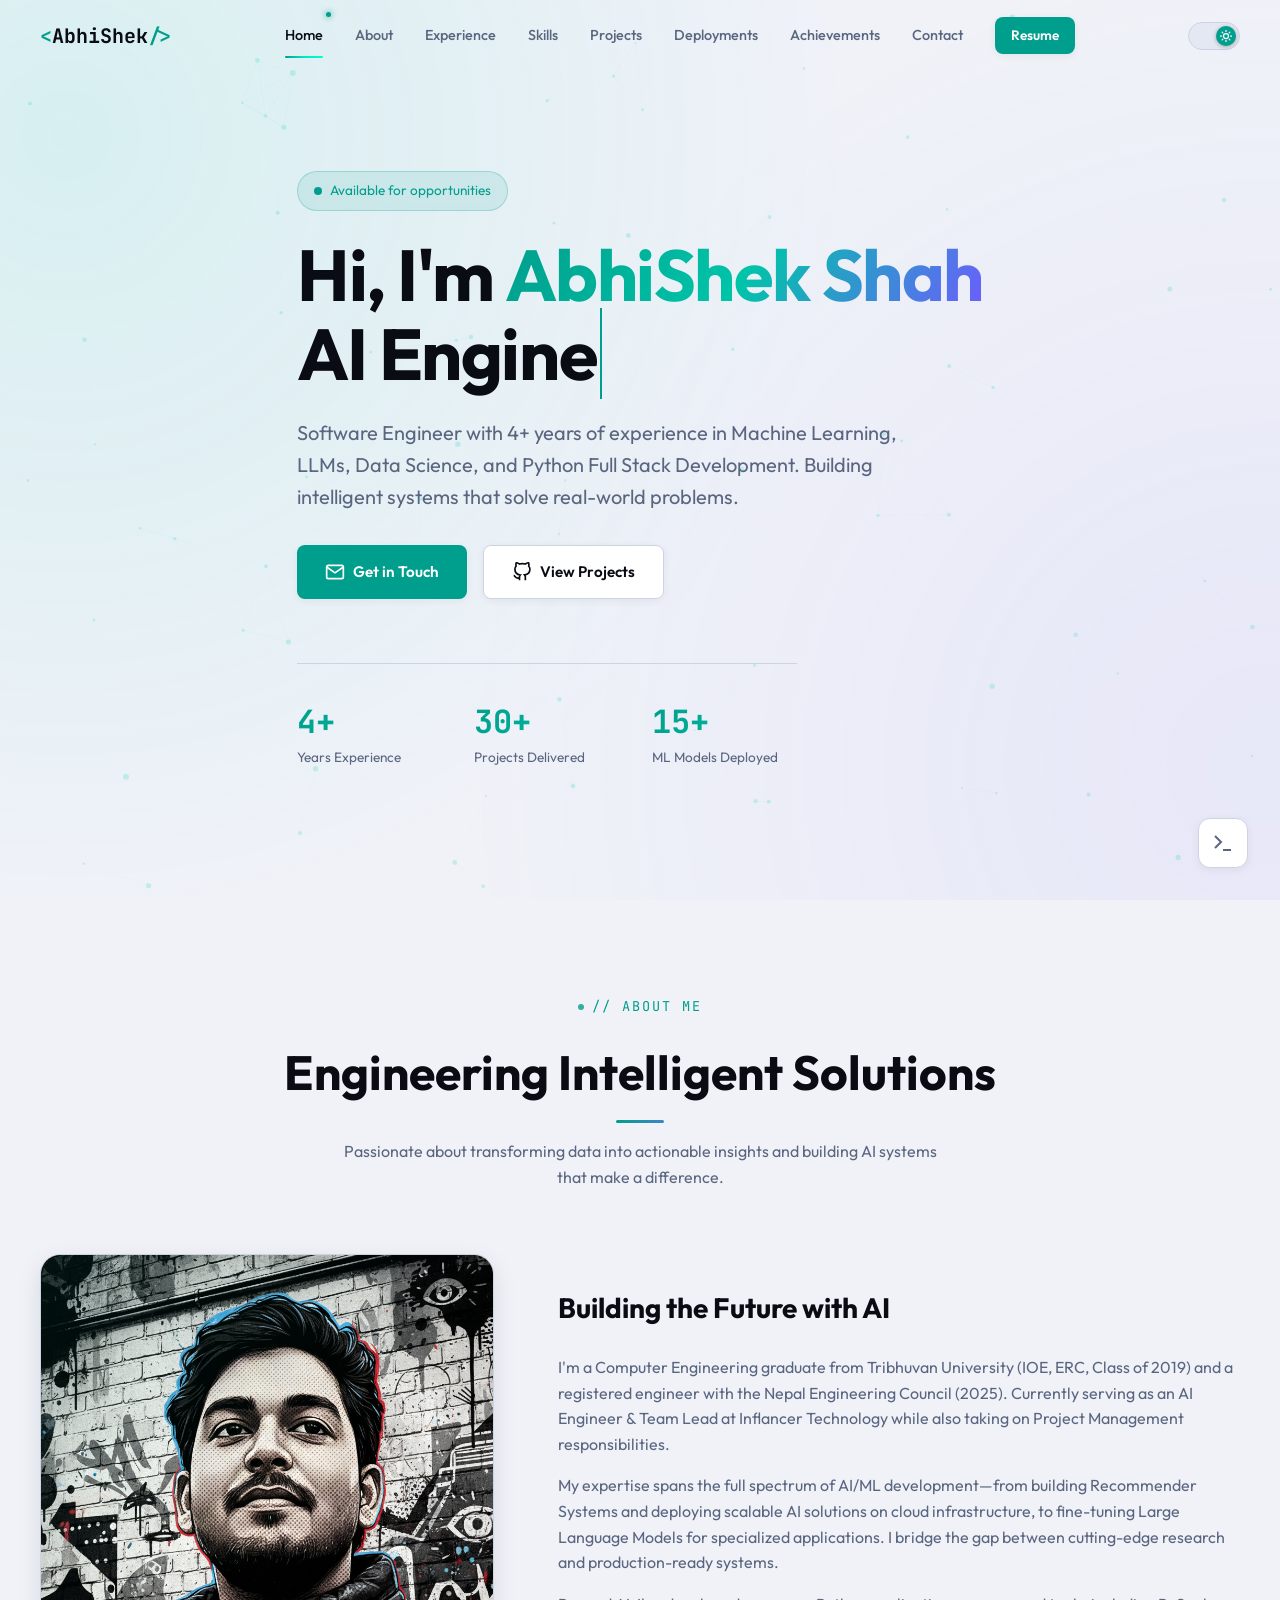
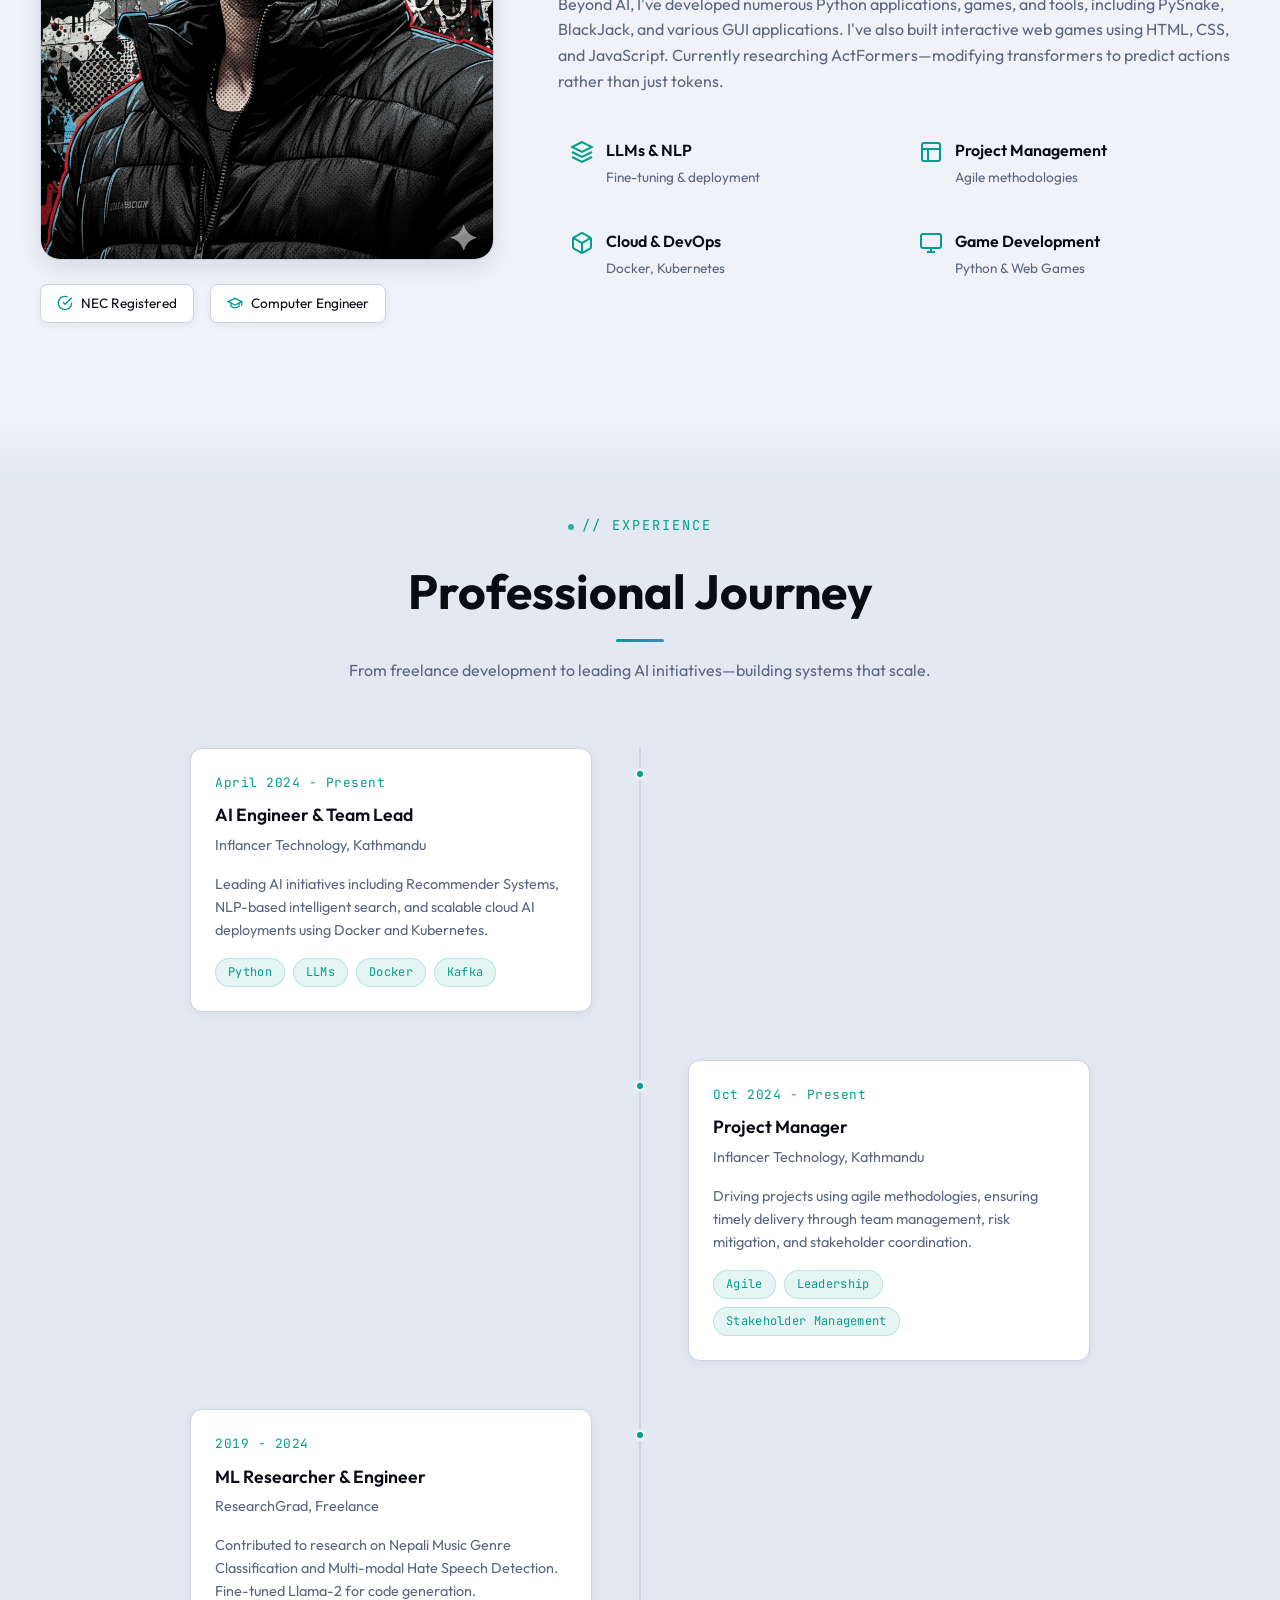
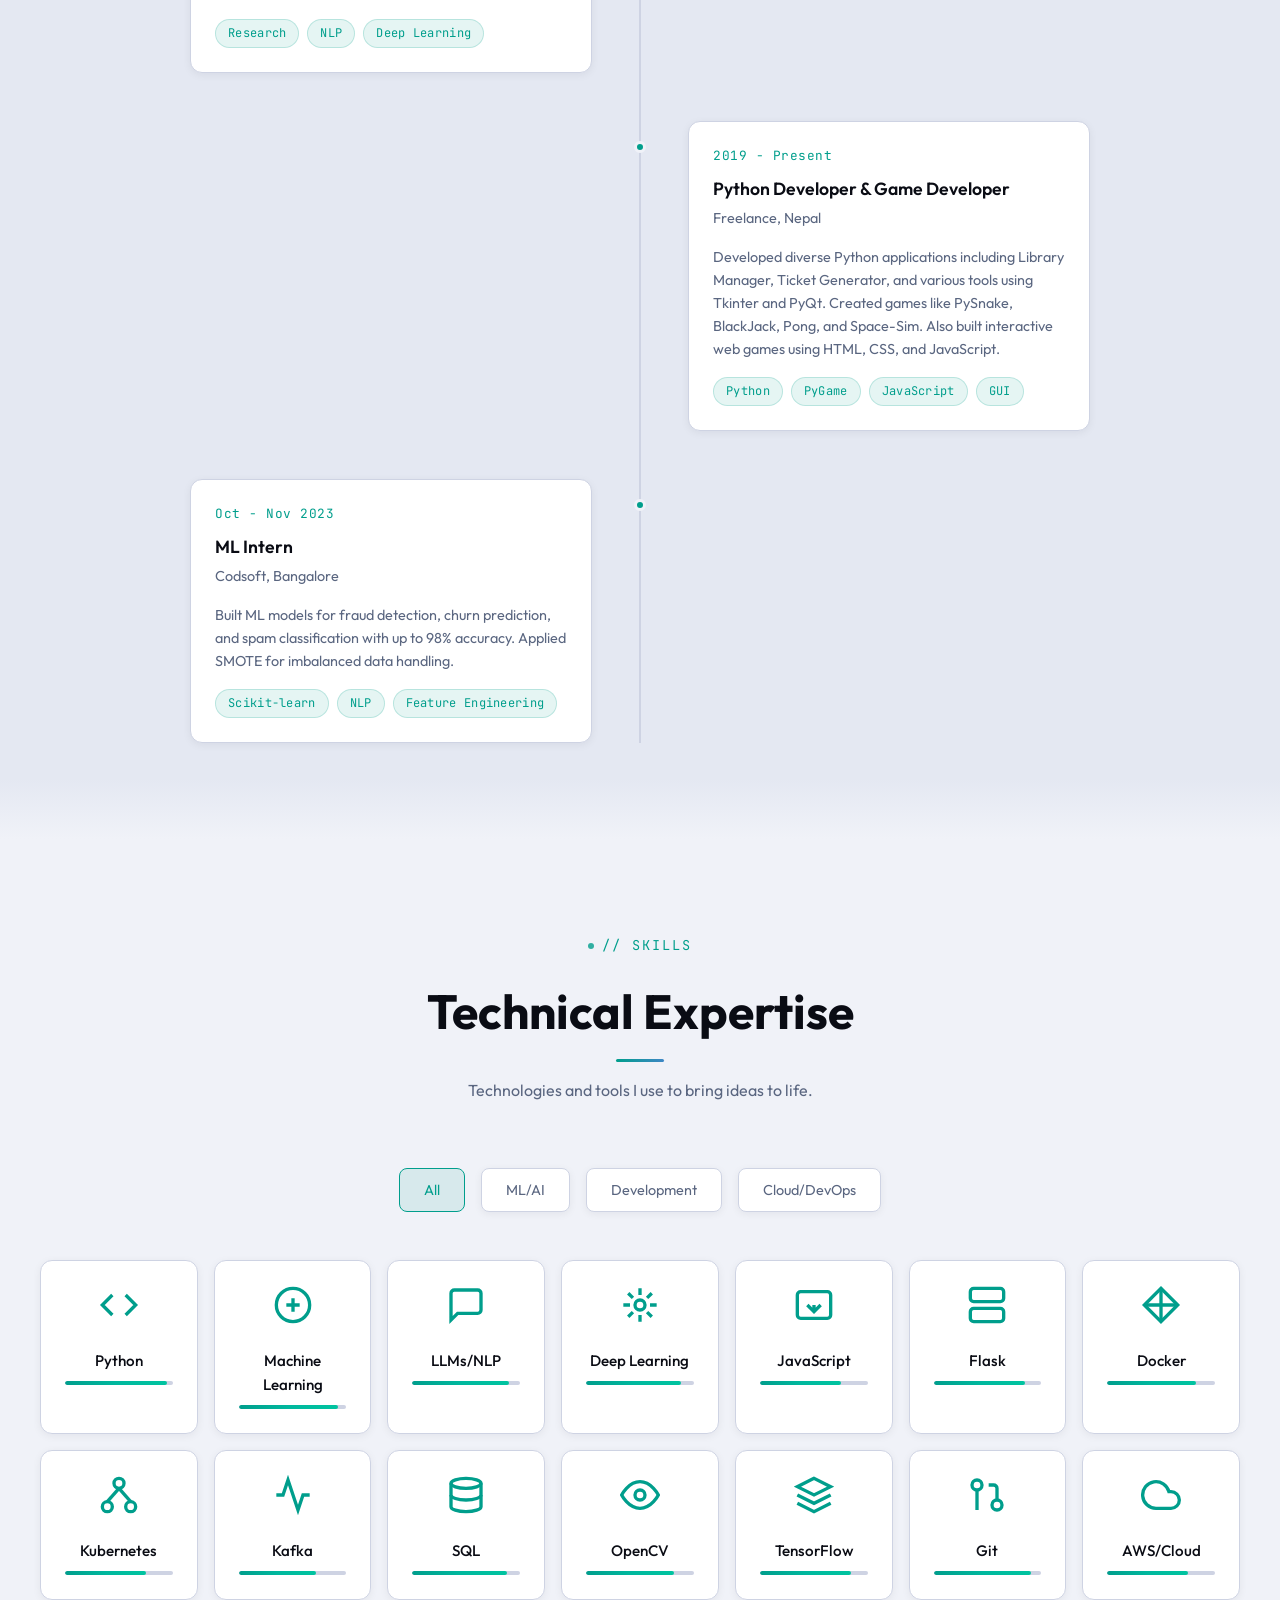
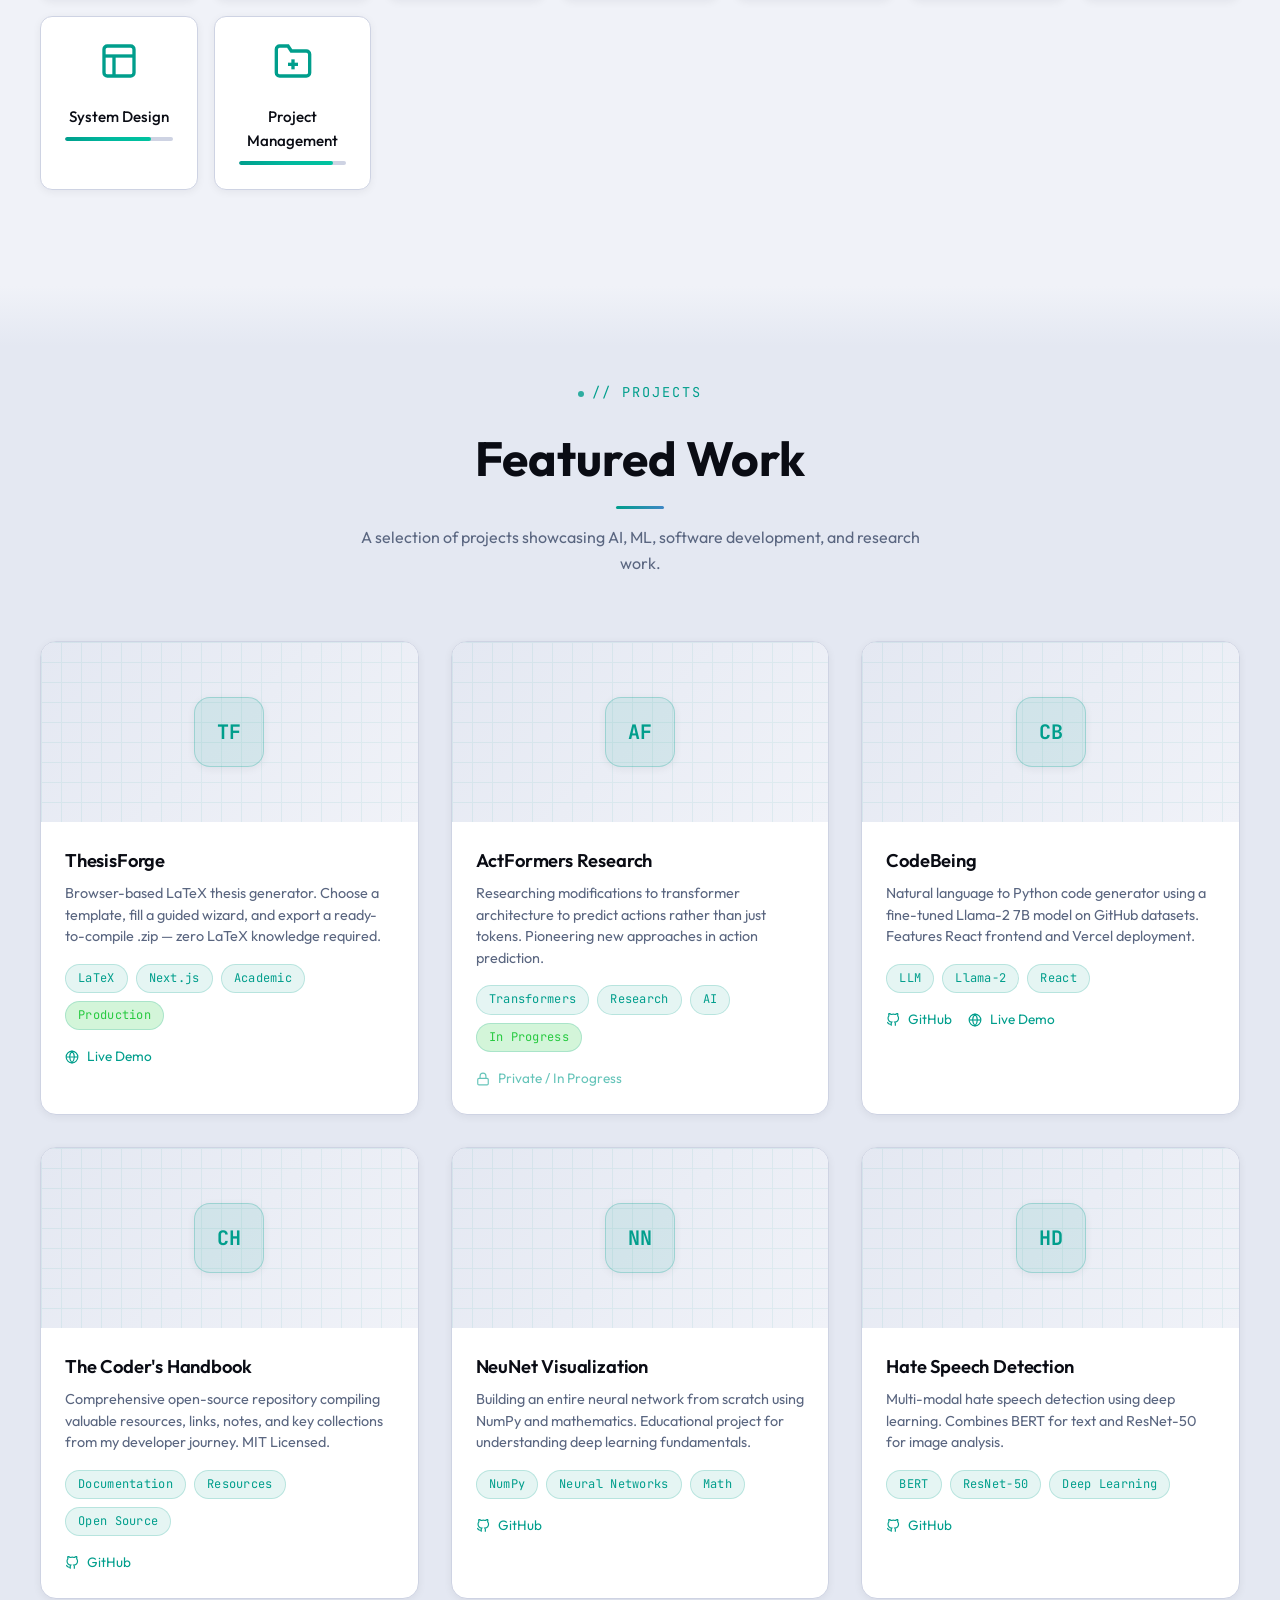
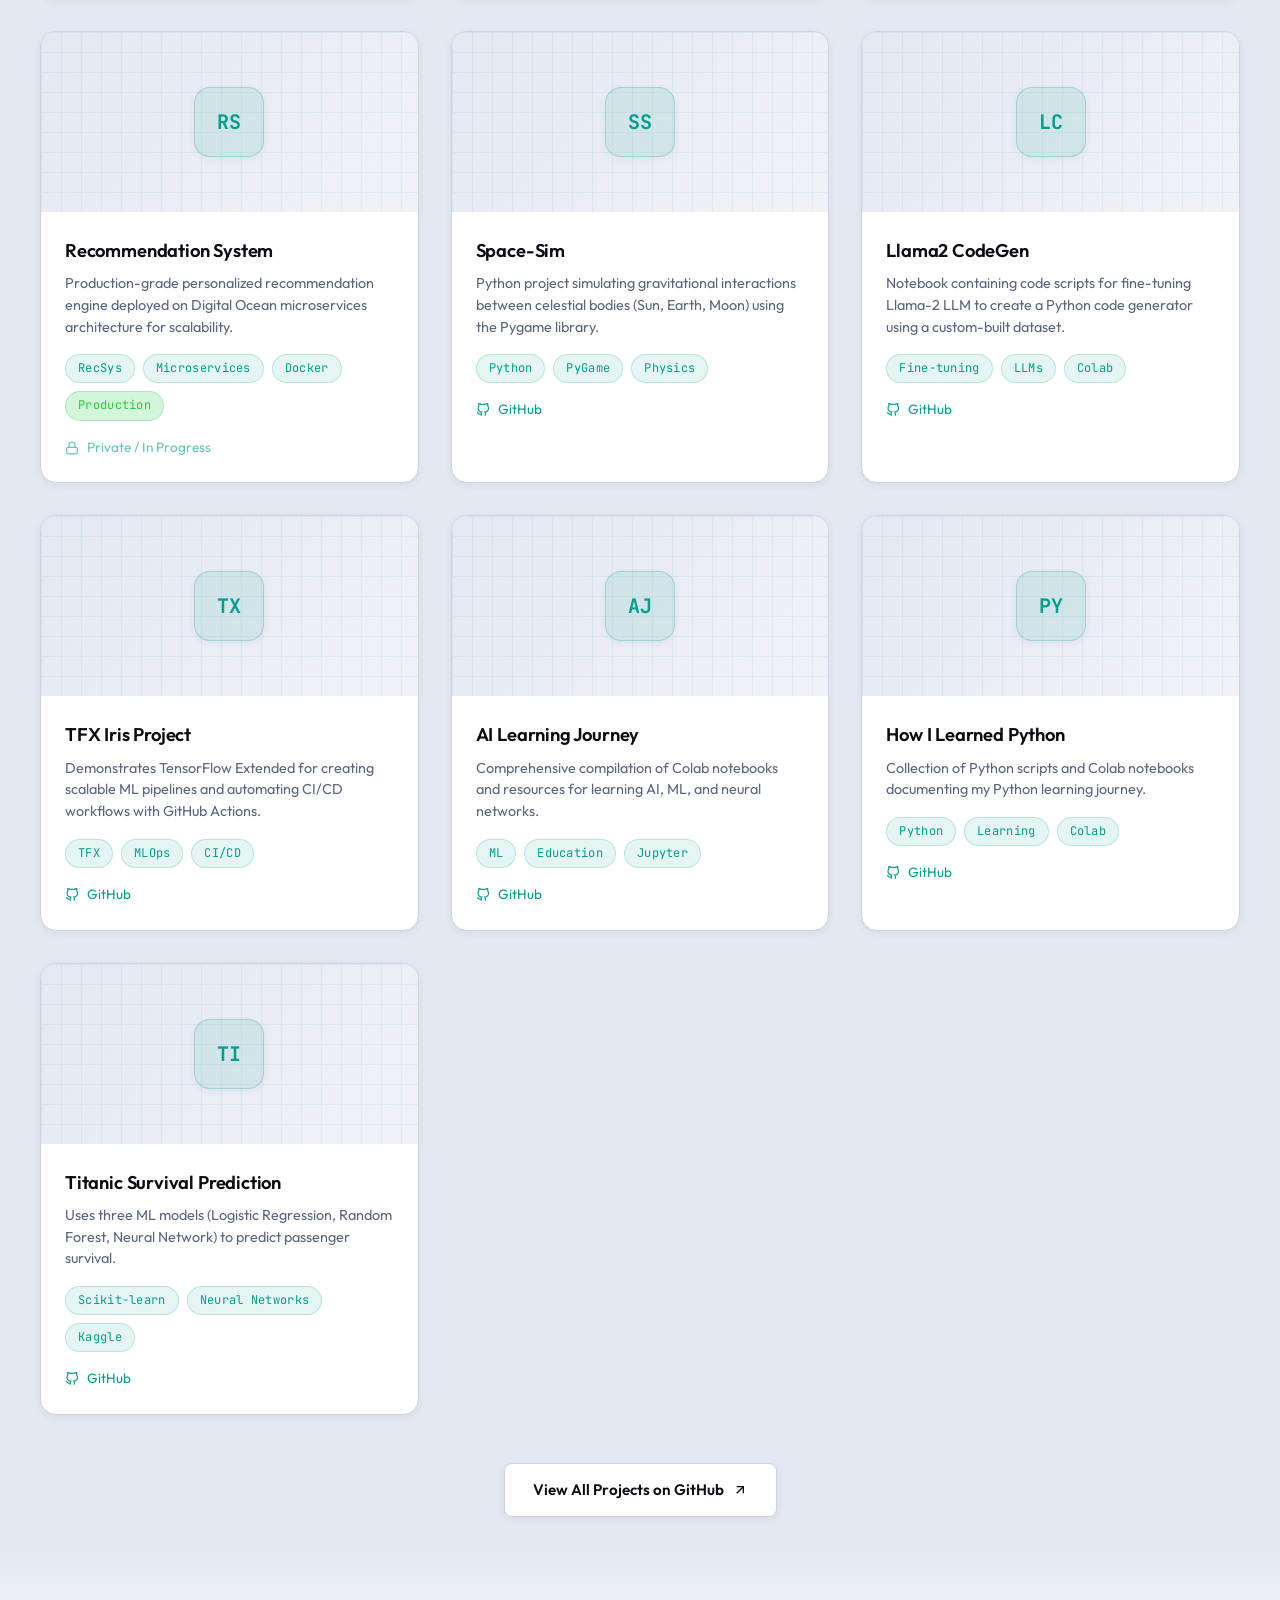
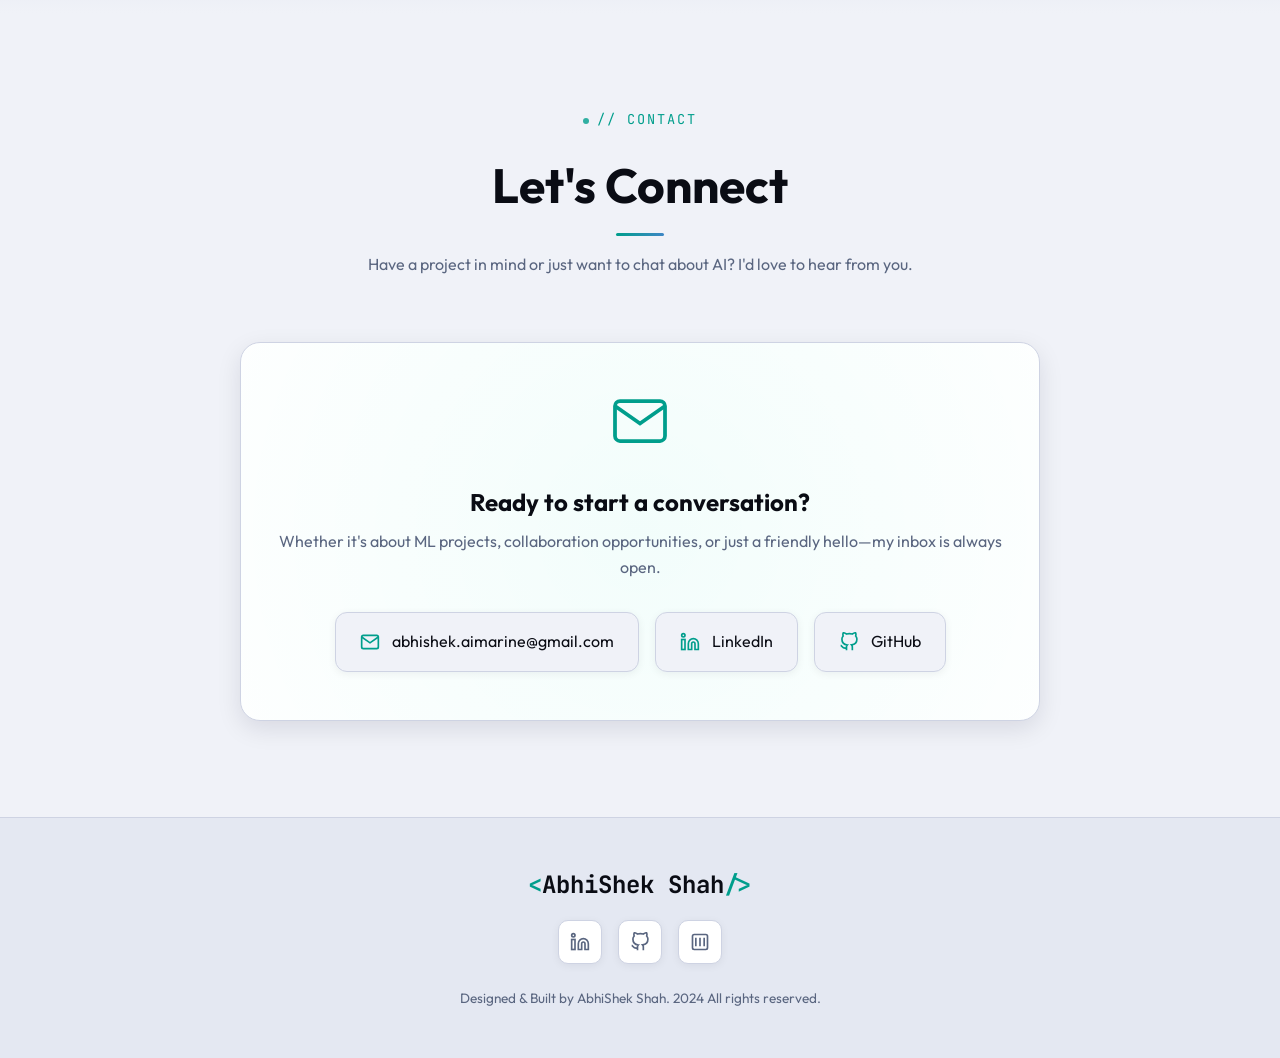
==== commit e135d026: "Update index.html" ====
--- a/index.html
+++ b/index.html
@@ -295,7 +295,7 @@
                <a href="deployments.html" class="nav-link">Deployments</a>
                <a href="achievements.html" class="nav-link">Achievements</a>
                <a href="#contact" class="nav-link">Contact</a>
-               <a href="https://abhiverse-tex.vercel.app" target="_blank" rel="noopener noreferrer" class="btn btn-primary btn-small">Resume</a>
+               <a href="https://drive.google.com/file/d/10aVGp1IXsd7oE1RcMXEUlTfBB5RLSZD6/view?usp=sharing" target="_blank" rel="noopener noreferrer" class="btn btn-primary btn-small" title="View & Download Resume">Resume</a>
            </div>
        </nav>
    </header>
--- a/styles.css
+++ b/styles.css
@@ -1,24 +1,36 @@
 /* ========== CSS Variables ========== */
 :root {
-    --bg:           #060711;
-    --bg-secondary: #0b0d1a;
-    --fg:           #eaedf5;
-    --muted:        #7a87a0;
+    --bg:           #05070f;
+    --bg-secondary: #090c18;
+    --fg:           #e8ecf4;
+    --muted:        #6b7a96;
     --accent:       #00d9b5;
-    --accent-dim:   rgba(0, 217, 181, 0.13);
-    --card:         #0e1020;
-    --border:       #1c2138;
-    --glow:         rgba(0, 217, 181, 0.45);
-
-    --shadow-sm:    0 2px  8px rgba(0, 0, 0, 0.35);
-    --shadow-md:    0 8px 24px rgba(0, 0, 0, 0.45);
-    --shadow-lg:    0 16px 48px rgba(0, 0, 0, 0.55);
-    --shadow-glow:  0 10px 30px var(--glow);
+    --accent-2:     #7c6fff;   /* purple accent for variety */
+    --accent-gold:  #f0b429;   /* gold for credentials/achievements */
+    --accent-dim:   rgba(0, 217, 181, 0.12);
+    --accent-dim-2: rgba(124, 111, 255, 0.12);
+    --card:         #0c0f1e;
+    --card-hover:   #0f1228;
+    --border:       #1a2040;
+    --border-subtle: #131628;
+    --glow:         rgba(0, 217, 181, 0.4);
+    --glow-soft:    rgba(0, 217, 181, 0.15);
+
+    --shadow-sm:    0 2px  8px rgba(0, 0, 0, 0.4);
+    --shadow-md:    0 8px 24px rgba(0, 0, 0, 0.5);
+    --shadow-lg:    0 20px 60px rgba(0, 0, 0, 0.6);
+    --shadow-glow:  0 0 0 1px rgba(0,217,181,0.15), 0 10px 40px rgba(0, 217, 181, 0.2);
+    --shadow-card:  0 1px 0 rgba(255,255,255,0.04) inset, 0 8px 32px rgba(0,0,0,0.45);
 
     --canvas-color: rgba(0, 217, 181, 0.55);
     --theme-transition: 0.3s ease;
 
-    /* FIX: header height token used by achievements.css */
+    /* Easing tokens */
+    --ease-out-expo:   cubic-bezier(0.16, 1, 0.3, 1);
+    --ease-spring:     cubic-bezier(0.34, 1.56, 0.64, 1);
+    --ease-smooth:     cubic-bezier(0.4, 0, 0.2, 1);
+
+    /* header height token */
     --header-h: 72px;
 
     color-scheme: dark;
@@ -251,24 +263,43 @@
     font-weight: 600;
     font-size: 0.95rem;
     text-decoration: none;
-    transition: transform 0.3s ease, box-shadow 0.3s ease,
+    transition: transform 0.3s var(--ease-spring), box-shadow 0.3s ease,
                 background-color var(--theme-transition),
                 border-color var(--theme-transition),
                 color var(--theme-transition);
     cursor: pointer;
     border: none;
     font-family: 'Outfit', sans-serif;
-}
+    position: relative;
+    overflow: hidden;
+    isolation: isolate;
+}
+
+/* Shimmer sweep on hover */
+.btn::before {
+    content: '';
+    position: absolute;
+    top: 0; left: -75%;
+    width: 50%; height: 100%;
+    background: linear-gradient(120deg, transparent, rgba(255,255,255,0.25), transparent);
+    transform: skewX(-20deg);
+    transition: left 0.6s var(--ease-out-expo);
+    z-index: -1;
+    pointer-events: none;
+}
+.btn:hover::before { left: 125%; }
 
 .btn-primary { background: var(--accent); color: var(--bg); }
 .btn-primary:hover { transform: translateY(-2px); box-shadow: var(--shadow-glow); }
+.btn-primary:active { transform: translateY(0) scale(0.98); }
 
 .btn-secondary {
     background: transparent;
     color: var(--fg);
     border: 1px solid var(--border);
 }
-.btn-secondary:hover { border-color: var(--accent); color: var(--accent); }
+.btn-secondary:hover { border-color: var(--accent); color: var(--accent); transform: translateY(-2px); }
+.btn-secondary:active { transform: translateY(0) scale(0.98); }
 
 .btn-small { padding: 0.5rem 1rem; font-size: 0.85rem; }
 
@@ -358,6 +389,25 @@
     align-items: center;
     position: relative;
     padding: calc(var(--header-h) + 4rem) 2rem 6rem;
+    overflow: hidden;
+}
+
+/* Ambient gradient mesh behind hero content */
+.hero::before {
+    content: '';
+    position: absolute;
+    inset: -20%;
+    background:
+        radial-gradient(circle at 18% 25%, rgba(0, 217, 181, 0.10) 0%, transparent 45%),
+        radial-gradient(circle at 85% 75%, rgba(124, 111, 255, 0.08) 0%, transparent 45%);
+    pointer-events: none;
+    z-index: 0;
+    animation: mesh-drift 18s ease-in-out infinite alternate;
+}
+
+@keyframes mesh-drift {
+    0%   { transform: translate(0, 0) scale(1); }
+    100% { transform: translate(-2%, 2%) scale(1.05); }
 }
 
 .hero-content {
@@ -378,6 +428,7 @@
     font-size: 0.85rem;
     color: var(--accent);
     margin-bottom: 1.5rem;
+    backdrop-filter: blur(6px);
 }
 
 .hero-label::before {
@@ -400,23 +451,36 @@
     line-height: 1.1;
     margin-bottom: 1.5rem;
     color: var(--fg);
+    letter-spacing: -0.02em;
 }
 
 /* FIX: transform-origin stays 'left' always — prevents jarring flip on mouseout */
 .name-highlight {
     position: relative;
+    background: linear-gradient(120deg, var(--accent) 0%, #6ee8d4 50%, var(--accent-2) 100%);
+    background-size: 200% auto;
+    -webkit-background-clip: text;
+    background-clip: text;
+    -webkit-text-fill-color: transparent;
     color: var(--accent);
     cursor: default;
-}
+    animation: gradient-shift 6s ease infinite;
+}
+
+@keyframes gradient-shift {
+    0%, 100% { background-position: 0% center; }
+    50%       { background-position: 100% center; }
+}
+
 .name-highlight::after {
     content: '';
     position: absolute;
     bottom: 0; left: 0;
     width: 100%; height: 2px;
-    background: var(--accent);
+    background: linear-gradient(90deg, var(--accent), var(--accent-2));
     transform: scaleX(0);
     transform-origin: left;
-    transition: transform 0.5s ease, background-color var(--theme-transition);
+    transition: transform 0.5s var(--ease-out-expo), background-color var(--theme-transition);
 }
 .name-highlight:hover::after { transform: scaleX(1); }
 
@@ -452,13 +516,22 @@
     max-width: 500px;
 }
 
-.stat-item { text-align: left; }
+.stat-item {
+    text-align: left;
+    transition: transform 0.3s var(--ease-spring);
+}
+.stat-item:hover { transform: translateY(-3px); }
+
 .stat-value {
     font-size: 2rem;
     font-weight: 700;
     color: var(--accent);
     font-family: 'JetBrains Mono', monospace;
     transition: color var(--theme-transition);
+    background: linear-gradient(120deg, var(--accent), #6ee8d4);
+    -webkit-background-clip: text;
+    background-clip: text;
+    -webkit-text-fill-color: transparent;
 }
 .stat-label { font-size: 0.85rem; color: var(--muted); }
 
@@ -525,13 +598,13 @@
     border: 1px solid var(--border);
     background: var(--card);
     box-shadow: var(--shadow-md);
-    transition: transform 0.4s ease, box-shadow 0.4s ease,
+    transition: transform 0.45s var(--ease-out-expo), box-shadow 0.45s ease,
                 border-color var(--theme-transition),
                 background-color var(--theme-transition);
 }
 .about-image-frame:hover {
-    transform: translateY(-5px);
-    box-shadow: var(--shadow-lg);
+    transform: translateY(-6px) scale(1.01);
+    box-shadow: var(--shadow-lg), 0 0 40px rgba(0, 217, 181, 0.12);
     border-color: var(--accent);
 }
 
@@ -541,11 +614,11 @@
     aspect-ratio: 3/4;
     object-fit: cover;
     filter: grayscale(20%) contrast(1.1);
-    transition: filter 0.5s ease, transform 0.5s ease;
+    transition: filter 0.6s ease, transform 0.6s var(--ease-out-expo);
 }
 .about-image-frame:hover .about-photo {
     filter: grayscale(0%) contrast(1.1);
-    transform: scale(1.03);
+    transform: scale(1.04);
 }
 
 .about-image-frame::after {
@@ -554,7 +627,9 @@
     inset: 0;
     background: linear-gradient(135deg, var(--accent-dim), transparent 50%);
     pointer-events: none;
-}
+    transition: opacity 0.4s ease;
+}
+.about-image-frame:hover::after { opacity: 0.6; }
 
 .about-credentials {
     display: flex;
@@ -572,13 +647,14 @@
     padding: 0.5rem 1rem;
     border-radius: 8px;
     font-size: 0.85rem;
-    transition: border-color 0.3s ease, transform 0.3s ease,
+    transition: border-color 0.3s ease, transform 0.3s var(--ease-spring),
                 background-color var(--theme-transition), box-shadow 0.3s ease;
 }
 .credential-badge:hover {
     border-color: var(--accent);
-    transform: translateY(-2px);
-    box-shadow: var(--shadow-sm);
+    transform: translateY(-3px) scale(1.03);
+    box-shadow: var(--shadow-sm), 0 0 16px rgba(0, 217, 181, 0.12);
+    background: var(--accent-dim);
 }
 .credential-badge svg { width: 16px; height: 16px; color: var(--accent); }
 
@@ -593,8 +669,26 @@
 }
 @media (max-width: 500px) { .about-highlights { grid-template-columns: 1fr; } }
 
-.highlight-item { display: flex; align-items: flex-start; gap: 0.75rem; }
-.highlight-icon { width: 24px; height: 24px; color: var(--accent); flex-shrink: 0; margin-top: 2px; }
+.highlight-item {
+    display: flex;
+    align-items: flex-start;
+    gap: 0.75rem;
+    padding: 0.75rem;
+    border-radius: 10px;
+    transition: background-color 0.3s ease, transform 0.3s var(--ease-spring);
+}
+.highlight-item:hover {
+    background: var(--accent-dim);
+    transform: translateX(4px);
+}
+.highlight-icon {
+    width: 24px; height: 24px;
+    color: var(--accent);
+    flex-shrink: 0;
+    margin-top: 2px;
+    transition: transform 0.3s var(--ease-spring);
+}
+.highlight-item:hover .highlight-icon { transform: scale(1.15) rotate(-4deg); }
 
 /* FIX: highlight-text strong was unstyled — added explicit color */
 .highlight-text strong { display: block; font-weight: 600; color: var(--fg); margin-bottom: 0.2rem; }
@@ -649,18 +743,19 @@
     position: absolute;
     left: -5px; top: 4px;
     width: 12px; height: 12px;
-    background: var(--accent);
+    background: linear-gradient(135deg, var(--accent), var(--accent-2));
     border-radius: 50%;
     border: 3px solid var(--bg);
     box-shadow: 0 0 0 0 rgba(0, 217, 181, 0),
                 0 0 0 0 rgba(0, 217, 181, 0);
     transition: box-shadow 0.4s ease, background-color var(--theme-transition),
-                border-color var(--theme-transition);
+                border-color var(--theme-transition), transform 0.3s var(--ease-spring);
     z-index: 1;
 }
 .timeline-item:hover .timeline-dot {
     box-shadow: 0 0 0 4px rgba(0, 217, 181, 0.25),
                 0 0 0 8px rgba(0, 217, 181, 0.08);
+    transform: scale(1.2);
 }
 
 @media (min-width: 768px) {
@@ -674,14 +769,28 @@
     border-radius: 12px;
     padding: 1.5rem;
     box-shadow: var(--shadow-sm);
-    transition: border-color 0.3s ease, transform 0.3s ease, box-shadow 0.3s ease,
+    position: relative;
+    overflow: hidden;
+    transition: border-color 0.3s ease, transform 0.35s var(--ease-out-expo), box-shadow 0.35s ease,
                 background-color var(--theme-transition);
+}
+.timeline-card::before {
+    content: '';
+    position: absolute;
+    top: 0; left: 0; right: 0;
+    height: 2px;
+    background: linear-gradient(90deg, var(--accent), var(--accent-2));
+    transform: scaleX(0);
+    transform-origin: left;
+    transition: transform 0.4s var(--ease-out-expo);
 }
 .timeline-card:hover {
     border-color: var(--accent);
     transform: translateY(-4px);
     box-shadow: var(--shadow-md);
-}
+    background: var(--card-hover);
+}
+.timeline-card:hover::before { transform: scaleX(1); }
 
 .timeline-date {
     font-family: 'JetBrains Mono', monospace;
@@ -704,10 +813,13 @@
     border-radius: 100px;
     font-family: 'JetBrains Mono', monospace;
     letter-spacing: 0.3px;
+    display: inline-block;
     transition: background-color var(--theme-transition),
                 color var(--theme-transition),
-                border-color var(--theme-transition);
-}
+                border-color var(--theme-transition),
+                transform 0.2s var(--ease-spring);
+}
+.tag:hover { transform: translateY(-2px) scale(1.05); }
 
 
 /* ==========================================================================
@@ -732,14 +844,19 @@
     font-family: 'Outfit', sans-serif;
     font-size: 0.9rem;
     cursor: pointer;
+    position: relative;
     transition: border-color 0.3s ease, color 0.3s ease, background-color 0.3s ease,
-                box-shadow 0.3s ease;
-}
+                box-shadow 0.3s ease, transform 0.25s var(--ease-spring);
+}
+.skill-category-btn:hover { transform: translateY(-2px); }
 .skill-category-btn:hover,
 .skill-category-btn.active {
     border-color: var(--accent);
     color: var(--accent);
     background: var(--accent-dim);
+}
+.skill-category-btn.active {
+    box-shadow: 0 0 0 1px rgba(0,217,181,0.15), 0 4px 16px rgba(0,217,181,0.1);
 }
 
 .skills-grid {
@@ -756,16 +873,30 @@
     text-align: center;
     cursor: default;
     box-shadow: var(--shadow-sm);
-    transition: border-color 0.3s ease, transform 0.3s ease, box-shadow 0.3s ease,
+    transition: border-color 0.3s ease, transform 0.35s var(--ease-out-expo), box-shadow 0.35s ease,
                 background-color var(--theme-transition);
+    animation: fade-in-up 0.5s var(--ease-out-expo) both;
 }
 .skill-card:hover {
     border-color: var(--accent);
-    transform: translateY(-4px);
-    box-shadow: var(--shadow-md), 0 0 15px rgba(0, 217, 181, 0.1);
-}
-
-.skill-icon { width: 40px; height: 40px; margin: 0 auto 1rem; color: var(--accent); }
+    transform: translateY(-6px);
+    box-shadow: var(--shadow-md), 0 0 24px rgba(0, 217, 181, 0.15);
+    background: var(--card-hover);
+}
+
+@keyframes fade-in-up {
+    from { opacity: 0; transform: translateY(16px); }
+    to   { opacity: 1; transform: translateY(0); }
+}
+
+.skill-icon {
+    width: 40px; height: 40px;
+    margin: 0 auto 1rem;
+    color: var(--accent);
+    transition: transform 0.4s var(--ease-spring);
+}
+.skill-card:hover .skill-icon { transform: scale(1.15) rotate(-6deg); }
+
 .skill-name { font-weight: 500; font-size: 0.95rem; margin-bottom: 0.5rem; color: var(--fg); }
 
 .skill-level {
@@ -779,7 +910,22 @@
     height: 100%;
     background: linear-gradient(90deg, var(--accent), #00e8c8 50%, #00f0cc);
     border-radius: 2px;
-    transition: width 1s ease;
+    transition: width 1.2s var(--ease-out-expo);
+    position: relative;
+    overflow: hidden;
+}
+.skill-level-fill::after {
+    content: '';
+    position: absolute;
+    inset: 0;
+    background: linear-gradient(90deg, transparent, rgba(255,255,255,0.4), transparent);
+    transform: translateX(-100%);
+    animation: skill-shimmer 2.2s ease-in-out infinite;
+}
+@keyframes skill-shimmer {
+    0%   { transform: translateX(-100%); }
+    50%  { transform: translateX(100%); }
+    100% { transform: translateX(100%); }
 }
 
 
@@ -802,14 +948,28 @@
     border-radius: 16px;
     overflow: hidden;
     box-shadow: var(--shadow-sm);
-    transition: border-color 0.3s ease, transform 0.3s ease, box-shadow 0.3s ease,
+    position: relative;
+    transition: border-color 0.35s ease, transform 0.4s var(--ease-out-expo), box-shadow 0.4s ease,
                 background-color var(--theme-transition);
+}
+.project-card::before {
+    content: '';
+    position: absolute;
+    top: 0; left: 0; right: 0;
+    height: 2px;
+    background: linear-gradient(90deg, var(--accent), var(--accent-2));
+    transform: scaleX(0);
+    transform-origin: left;
+    transition: transform 0.45s var(--ease-out-expo);
+    z-index: 2;
 }
 .project-card:hover {
     border-color: var(--accent);
     transform: translateY(-8px);
-    box-shadow: var(--shadow-lg), 0 0 20px rgba(0, 217, 181, 0.1);
-}
+    box-shadow: var(--shadow-lg), 0 0 30px rgba(0, 217, 181, 0.12);
+    background: var(--card-hover);
+}
+.project-card:hover::before { transform: scaleX(1); }
 
 .project-image {
     position: relative;
@@ -827,6 +987,11 @@
         linear-gradient(var(--accent) 1px, transparent 1px),
         linear-gradient(90deg, var(--accent) 1px, transparent 1px);
     background-size: 20px 20px;
+    transition: transform 0.8s var(--ease-out-expo), opacity 0.4s ease;
+}
+.project-card:hover .project-image-pattern {
+    transform: scale(1.15) rotate(2deg);
+    opacity: 0.16;
 }
 
 .project-logo {
@@ -846,7 +1011,11 @@
     border: 1px solid rgba(0, 217, 181, 0.3);
     transition: background-color var(--theme-transition),
                 border-color var(--theme-transition),
-                box-shadow 0.3s ease;
+                box-shadow 0.4s ease, transform 0.4s var(--ease-spring);
+}
+.project-card:hover .project-logo {
+    transform: translate(-50%, -50%) scale(1.1) rotate(-4deg);
+    box-shadow: 0 0 0 8px rgba(0, 217, 181, 0.08), 0 0 24px rgba(0, 217, 181, 0.2);
 }
 
 .project-content { padding: 1.5rem; }
@@ -862,10 +1031,14 @@
     font-size: 0.85rem;
     color: var(--accent);
     text-decoration: none;
-    transition: opacity 0.3s ease, color var(--theme-transition);
-}
-.project-link:hover { opacity: 0.7; }
-.project-link svg { width: 14px; height: 14px; }
+    transition: opacity 0.3s ease, color var(--theme-transition), gap 0.25s ease;
+}
+.project-link:hover { opacity: 0.85; gap: 0.75rem; }
+.project-link svg {
+    width: 14px; height: 14px;
+    transition: transform 0.3s var(--ease-spring);
+}
+.project-link:hover svg { transform: translate(2px, -2px); }
 
 /* FIX: project status badge was missing */
 .project-status {
@@ -885,6 +1058,13 @@
     color: #27ca40;
     border: 1px solid rgba(39, 202, 64, 0.3);
 }
+.project-status.status-production::before {
+    content: '';
+    width: 6px; height: 6px;
+    border-radius: 50%;
+    background: #27ca40;
+    animation: pulse 2s ease-in-out infinite;
+}
 .project-status.status-progress {
     background: rgba(255, 189, 46, 0.15);
     color: #ffbd2e;
@@ -904,14 +1084,40 @@
     padding: 3rem 2rem;
     margin-top: 3rem;
     box-shadow: var(--shadow-md);
+    position: relative;
+    overflow: hidden;
     transition: background-color var(--theme-transition),
                 border-color var(--theme-transition),
                 box-shadow var(--theme-transition);
 }
-
-.contact-icon  { margin: 0 auto 1.5rem; color: var(--accent); }
-.contact-title { font-size: 1.5rem; margin-bottom: 0.5rem; color: var(--fg); }
-.contact-desc  { color: var(--muted); }
+.contact-card::before {
+    content: '';
+    position: absolute;
+    top: -50%; left: -50%;
+    width: 200%; height: 200%;
+    background: radial-gradient(circle, rgba(0,217,181,0.05) 0%, transparent 60%);
+    animation: contact-glow-rotate 20s linear infinite;
+    pointer-events: none;
+}
+@keyframes contact-glow-rotate {
+    from { transform: rotate(0deg); }
+    to   { transform: rotate(360deg); }
+}
+
+.contact-icon  {
+    margin: 0 auto 1.5rem;
+    color: var(--accent);
+    position: relative;
+    z-index: 1;
+    animation: float-icon 4s ease-in-out infinite;
+}
+@keyframes float-icon {
+    0%, 100% { transform: translateY(0); }
+    50%       { transform: translateY(-6px); }
+}
+
+.contact-title { font-size: 1.5rem; margin-bottom: 0.5rem; color: var(--fg); position: relative; z-index: 1; }
+.contact-desc  { color: var(--muted); position: relative; z-index: 1; }
 
 .contact-links {
     display: flex;
@@ -919,6 +1125,8 @@
     gap: 1rem;
     margin-top: 2rem;
     flex-wrap: wrap;
+    position: relative;
+    z-index: 1;
 }
 
 .contact-link {
@@ -932,11 +1140,20 @@
     text-decoration: none;
     color: var(--fg);
     box-shadow: var(--shadow-sm);
-    transition: border-color 0.3s ease, transform 0.3s ease, box-shadow 0.3s ease,
+    transition: border-color 0.3s ease, transform 0.35s var(--ease-spring), box-shadow 0.3s ease,
                 background-color var(--theme-transition), color var(--theme-transition);
 }
-.contact-link:hover { border-color: var(--accent); transform: translateY(-2px); box-shadow: var(--shadow-md); }
-.contact-link svg { width: 20px; height: 20px; color: var(--accent); }
+.contact-link:hover {
+    border-color: var(--accent);
+    transform: translateY(-4px) scale(1.03);
+    box-shadow: var(--shadow-md), 0 0 20px rgba(0,217,181,0.12);
+}
+.contact-link svg {
+    width: 20px; height: 20px;
+    color: var(--accent);
+    transition: transform 0.35s var(--ease-spring);
+}
+.contact-link:hover svg { transform: scale(1.15) rotate(-6deg); }
 
 
 /* ==========================================================================
@@ -978,14 +1195,14 @@
     border-radius: 10px;
     color: var(--muted);
     text-decoration: none;
-    transition: border-color 0.3s ease, color 0.3s ease, transform 0.3s ease,
+    transition: border-color 0.3s ease, color 0.3s ease, transform 0.35s var(--ease-spring),
                 background-color var(--theme-transition), box-shadow 0.3s ease;
 }
 .footer-social a:hover {
     border-color: var(--accent);
     color: var(--accent);
-    transform: translateY(-2px);
-    box-shadow: var(--shadow-sm);
+    transform: translateY(-4px) rotate(-6deg);
+    box-shadow: var(--shadow-sm), 0 0 16px rgba(0,217,181,0.15);
 }
 
 .footer-copy { font-size: 0.85rem; color: var(--muted); }
@@ -1007,13 +1224,34 @@
     cursor: pointer;
     color: var(--muted);
     box-shadow: var(--shadow-sm);
-    transition: border-color 0.3s ease, color 0.3s ease,
+    position: relative;
+    transition: border-color 0.3s ease, color 0.3s ease, transform 0.3s var(--ease-spring),
                 background-color var(--theme-transition), box-shadow 0.3s ease;
+}
+.terminal-btn::before {
+    content: '';
+    position: absolute;
+    inset: -4px;
+    border-radius: 16px;
+    border: 1px solid rgba(0, 217, 181, 0.3);
+    opacity: 0;
+    transform: scale(0.9);
+    transition: opacity 0.3s ease, transform 0.3s ease;
 }
 .terminal-btn:hover {
     border-color: var(--accent);
     color: var(--accent);
+    transform: scale(1.08);
     box-shadow: var(--shadow-md), 0 0 12px rgba(0, 217, 181, 0.15);
+}
+.terminal-btn:hover::before {
+    opacity: 1;
+    transform: scale(1);
+    animation: pulse-ring 1.6s ease-out infinite;
+}
+@keyframes pulse-ring {
+    0%   { transform: scale(1); opacity: 0.6; }
+    100% { transform: scale(1.3); opacity: 0; }
 }
 
 /* FIX: use visibility+opacity animation instead of display:none toggle */
@@ -1177,11 +1415,35 @@
    ========================================================================== */
 .reveal {
     opacity: 0;
-    transform: translateY(30px);
-    transition: opacity 0.8s cubic-bezier(0.4, 0, 0.2, 1),
-                transform 0.8s cubic-bezier(0.4, 0, 0.2, 1);
+    transform: translateY(28px);
+    transition: opacity 0.65s var(--ease-out-expo),
+                transform 0.65s var(--ease-out-expo);
 }
 .reveal.visible { opacity: 1; transform: translateY(0); }
+
+/* Stagger children: add delay classes */
+.reveal.visible.delay-1 { transition-delay: 0.08s; }
+.reveal.visible.delay-2 { transition-delay: 0.16s; }
+.reveal.visible.delay-3 { transition-delay: 0.24s; }
+.reveal.visible.delay-4 { transition-delay: 0.32s; }
+
+/* Slide-from-left variant */
+.reveal-left {
+    opacity: 0;
+    transform: translateX(-24px);
+    transition: opacity 0.6s var(--ease-out-expo),
+                transform 0.6s var(--ease-out-expo);
+}
+.reveal-left.visible { opacity: 1; transform: translateX(0); }
+
+/* Scale-in variant for cards */
+.reveal-scale {
+    opacity: 0;
+    transform: scale(0.96) translateY(16px);
+    transition: opacity 0.55s var(--ease-out-expo),
+                transform 0.55s var(--ease-out-expo);
+}
+.reveal-scale.visible { opacity: 1; transform: scale(1) translateY(0); }
 
 
 /* ==========================================================================
@@ -1277,10 +1539,21 @@
 
 [data-theme="light"] .hero-label { background: var(--accent-dim); border-color: rgba(0, 158, 140, 0.25); color: var(--accent); }
 [data-theme="light"] .hero-label::before  { background: var(--accent); }
-[data-theme="light"] .name-highlight      { color: var(--accent); }
-[data-theme="light"] .name-highlight::after { background: var(--accent); }
+[data-theme="light"] .name-highlight {
+    background: linear-gradient(120deg, var(--accent) 0%, #00c4a8 50%, #6e5bff 100%);
+    -webkit-background-clip: text;
+    background-clip: text;
+    -webkit-text-fill-color: transparent;
+}
+[data-theme="light"] .name-highlight::after { background: linear-gradient(90deg, var(--accent), #6e5bff); }
 [data-theme="light"] .typing-text { color: var(--accent); border-right-color: var(--accent); }
 [data-theme="light"] .hero-stats  { border-top-color: var(--border); }
+[data-theme="light"] .stat-value {
+    background: linear-gradient(120deg, var(--accent), #00c4a8);
+    -webkit-background-clip: text;
+    background-clip: text;
+    -webkit-text-fill-color: transparent;
+}
 
 [data-theme="light"] .about-image-frame { border-color: var(--border); box-shadow: var(--shadow-md); }
 [data-theme="light"] .about-image-frame:hover { border-color: var(--accent); box-shadow: var(--shadow-lg); }
@@ -1439,3 +1712,176 @@
         box-shadow: -4px 0 32px rgba(0,0,0,0.35);
     }
 }
+
+
+/* ==========================================================================
+   GODMODE ENHANCEMENT PACK 2 — new animations, scroll-to-top, polish
+   ========================================================================== */
+
+/* 1. Section title gets an animated gradient underline accent */
+.section-title {
+    position: relative;
+    display: inline-block;
+}
+.section-header .section-title::after {
+    content: '';
+    display: block;
+    width: 48px;
+    height: 3px;
+    margin: 0.6rem auto 0;
+    border-radius: 2px;
+    background: linear-gradient(90deg, var(--accent), var(--accent-2));
+    background-size: 200% auto;
+    animation: gradient-shift 5s ease infinite;
+}
+
+/* 2. Header logo subtle glow on hover */
+.logo {
+    position: relative;
+}
+.logo:hover {
+    filter: drop-shadow(0 0 8px rgba(0, 217, 181, 0.4));
+}
+
+/* 3. Scroll-to-top button */
+.scroll-top-btn {
+    position: fixed;
+    bottom: 2rem;
+    left: 2rem;
+    width: 44px; height: 44px;
+    border-radius: 12px;
+    background: var(--card);
+    border: 1px solid var(--border);
+    color: var(--muted);
+    display: flex;
+    align-items: center;
+    justify-content: center;
+    cursor: pointer;
+    z-index: 50;
+    box-shadow: var(--shadow-sm);
+    opacity: 0;
+    visibility: hidden;
+    transform: translateY(12px);
+    transition: opacity 0.3s ease, transform 0.3s var(--ease-out-expo),
+                visibility 0s linear 0.3s,
+                border-color 0.3s ease, color 0.3s ease, box-shadow 0.3s ease,
+                background-color var(--theme-transition);
+}
+.scroll-top-btn.visible {
+    opacity: 1;
+    visibility: visible;
+    transform: translateY(0);
+    transition: opacity 0.3s ease, transform 0.3s var(--ease-out-expo),
+                visibility 0s linear 0s,
+                border-color 0.3s ease, color 0.3s ease, box-shadow 0.3s ease,
+                background-color var(--theme-transition);
+}
+.scroll-top-btn:hover {
+    border-color: var(--accent);
+    color: var(--accent);
+    transform: translateY(-3px);
+    box-shadow: var(--shadow-md), 0 0 12px rgba(0, 217, 181, 0.15);
+}
+.scroll-top-btn svg { width: 20px; height: 20px; }
+
+/* 4. Section-alt backgrounds get a subtle top/bottom fade for less harsh banding */
+.section-alt {
+    position: relative;
+}
+.section-alt::before,
+.section-alt::after {
+    content: '';
+    position: absolute;
+    left: 0; right: 0;
+    height: 60px;
+    pointer-events: none;
+    z-index: 0;
+}
+.section-alt::before {
+    top: 0;
+    background: linear-gradient(to bottom, var(--bg), transparent);
+}
+.section-alt::after {
+    bottom: 0;
+    background: linear-gradient(to top, var(--bg), transparent);
+}
+
+/* 5. Smooth image lazy-fade-in (applied via JS when images load) */
+img {
+    transition: opacity 0.4s ease;
+}
+img.img-loading { opacity: 0; }
+img.img-loaded  { opacity: 1; }
+
+/* 6. Body subtle vignette for depth */
+body::after {
+    content: '';
+    position: fixed;
+    inset: 0;
+    background: radial-gradient(ellipse at center, transparent 60%, rgba(0,0,0,0.35) 100%);
+    pointer-events: none;
+    z-index: 1;
+    mix-blend-mode: multiply;
+}
+[data-theme="light"] body::after { display: none; }
+
+/* 7. Active nav link gets a subtle glow dot */
+.nav-link.active {
+    position: relative;
+}
+.nav-link.active::before {
+    content: '';
+    position: absolute;
+    top: -4px; right: -8px;
+    width: 5px; height: 5px;
+    border-radius: 50%;
+    background: var(--accent);
+    box-shadow: 0 0 6px var(--accent);
+    animation: pulse 2s ease-in-out infinite;
+}
+
+/* 8. Cursor-aware glow follows mouse on cards (set via JS custom props) */
+.project-card,
+.skill-card,
+.timeline-card,
+.deploy-card,
+.cert-card {
+    --mx: 50%;
+    --my: 50%;
+}
+.project-card::after,
+.skill-card::after {
+    content: '';
+    position: absolute;
+    inset: 0;
+    background: radial-gradient(circle at var(--mx) var(--my), rgba(0,217,181,0.08), transparent 60%);
+    opacity: 0;
+    transition: opacity 0.4s ease;
+    pointer-events: none;
+    z-index: 1;
+}
+.project-card:hover::after,
+.skill-card:hover::after { opacity: 1; }
+
+/* 9. Smoother focus ring with offset */
+a:focus-visible,
+button:focus-visible,
+input:focus-visible {
+    outline: 2px solid var(--accent);
+    outline-offset: 3px;
+    border-radius: 4px;
+    transition: outline-offset 0.15s ease;
+}
+
+/* 10. Reduced motion - silence new animations too */
+@media (prefers-reduced-motion: reduce) {
+    .hero::before,
+    .name-highlight,
+    .section-header .section-title::after,
+    .contact-card::before,
+    .contact-icon,
+    .skill-level-fill::after,
+    .nav-link.active::before {
+        animation: none !important;
+    }
+}
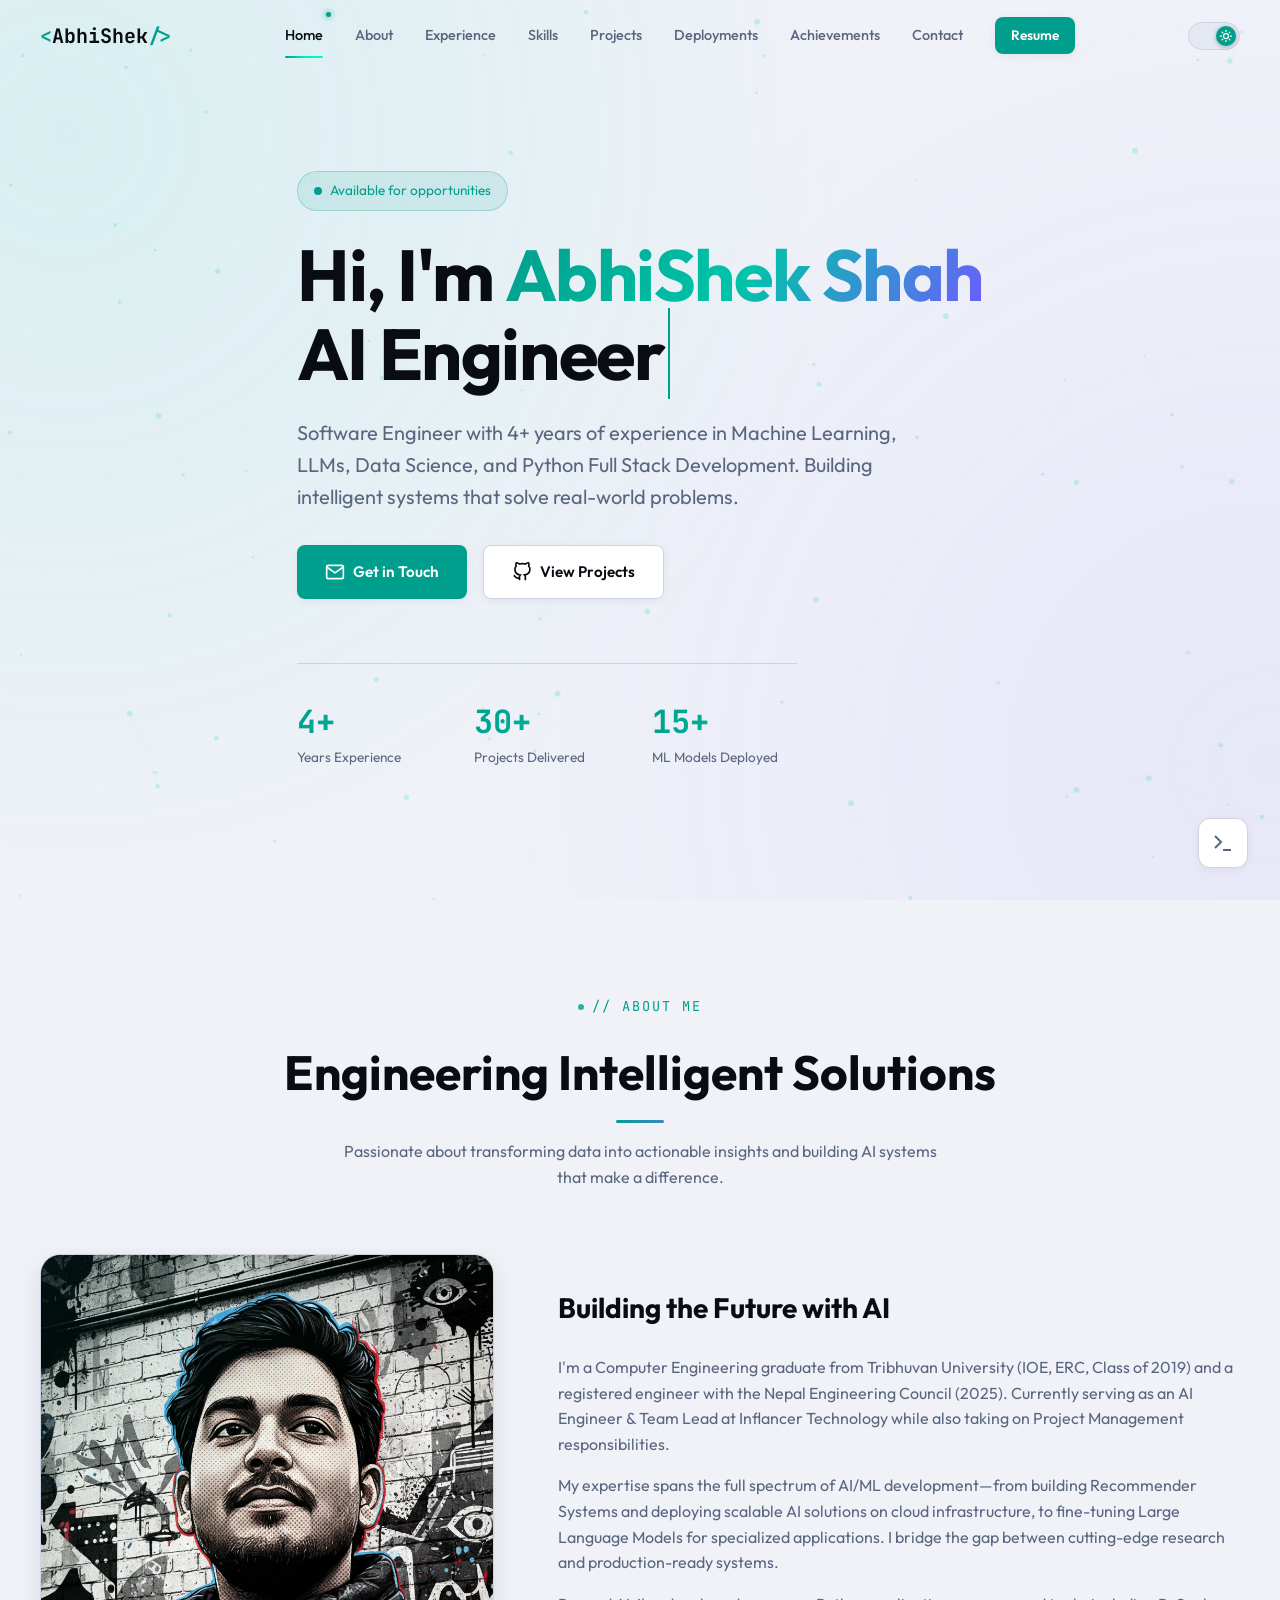
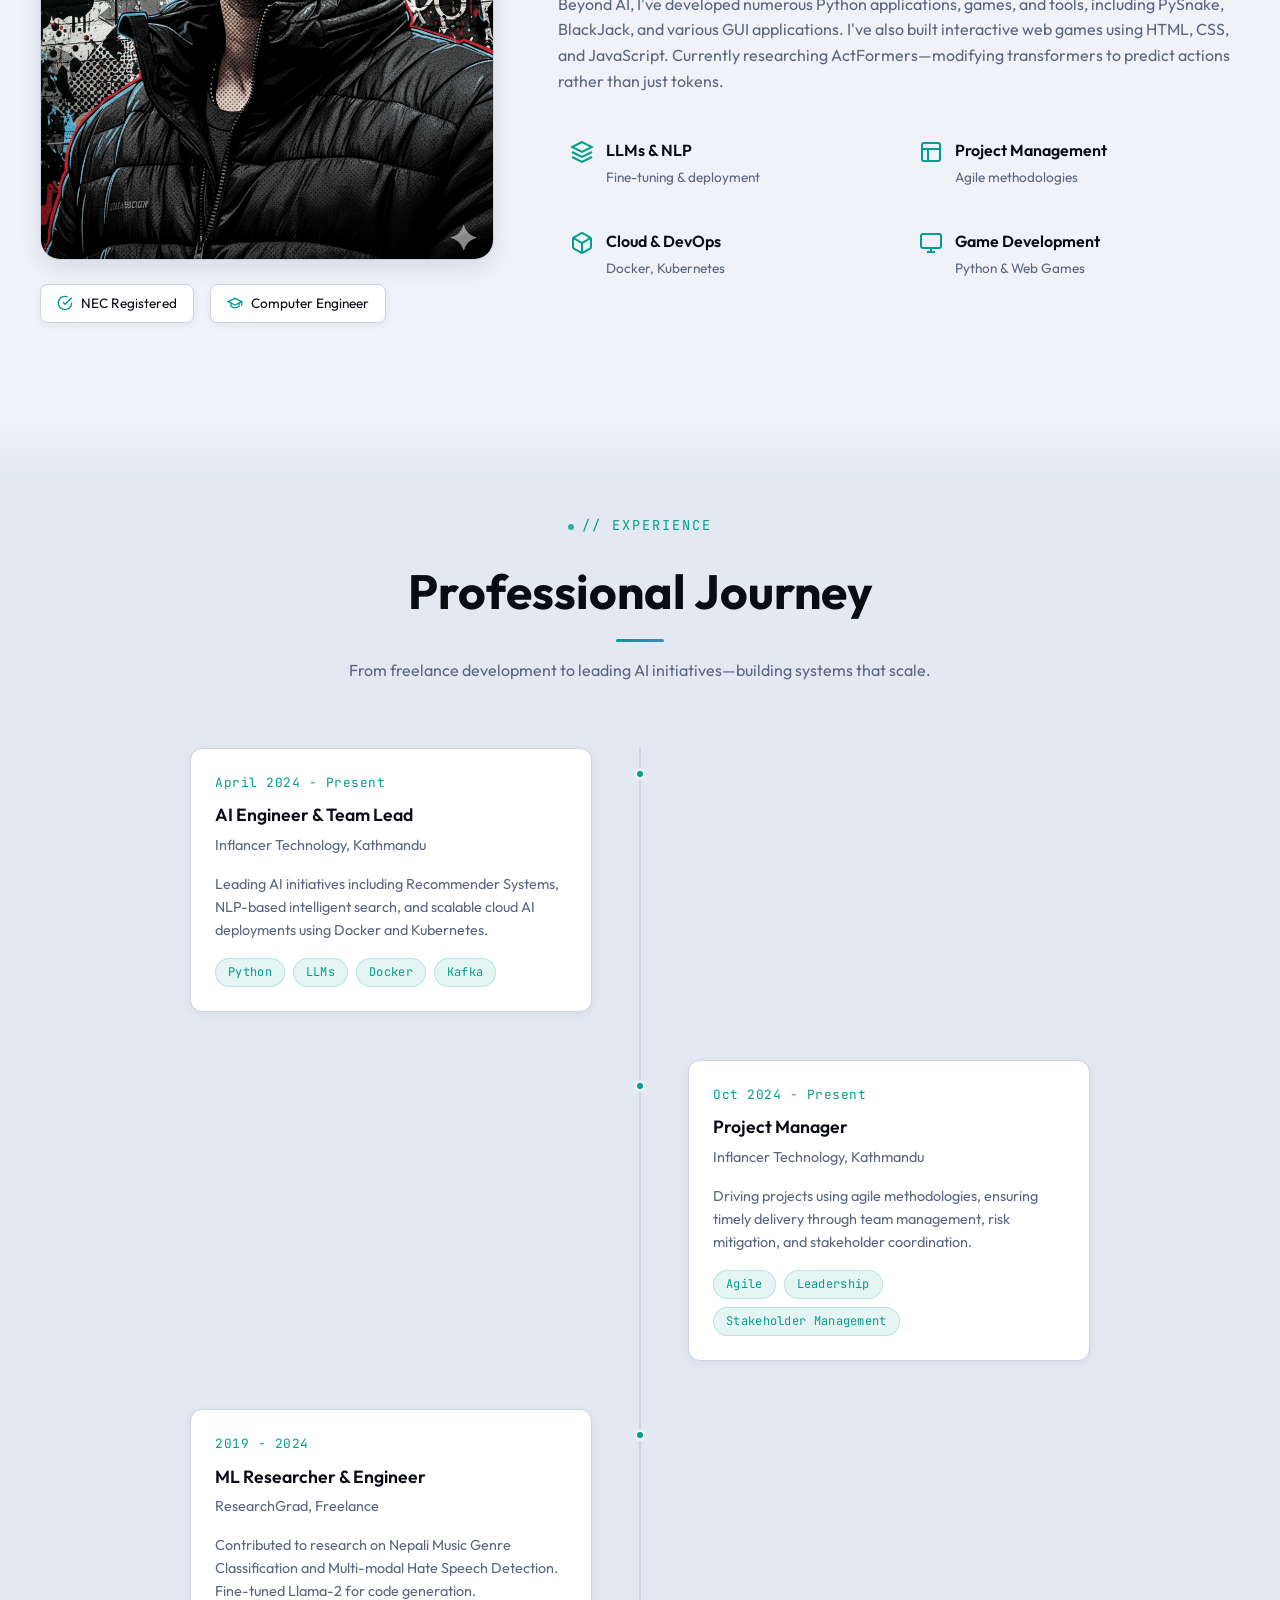
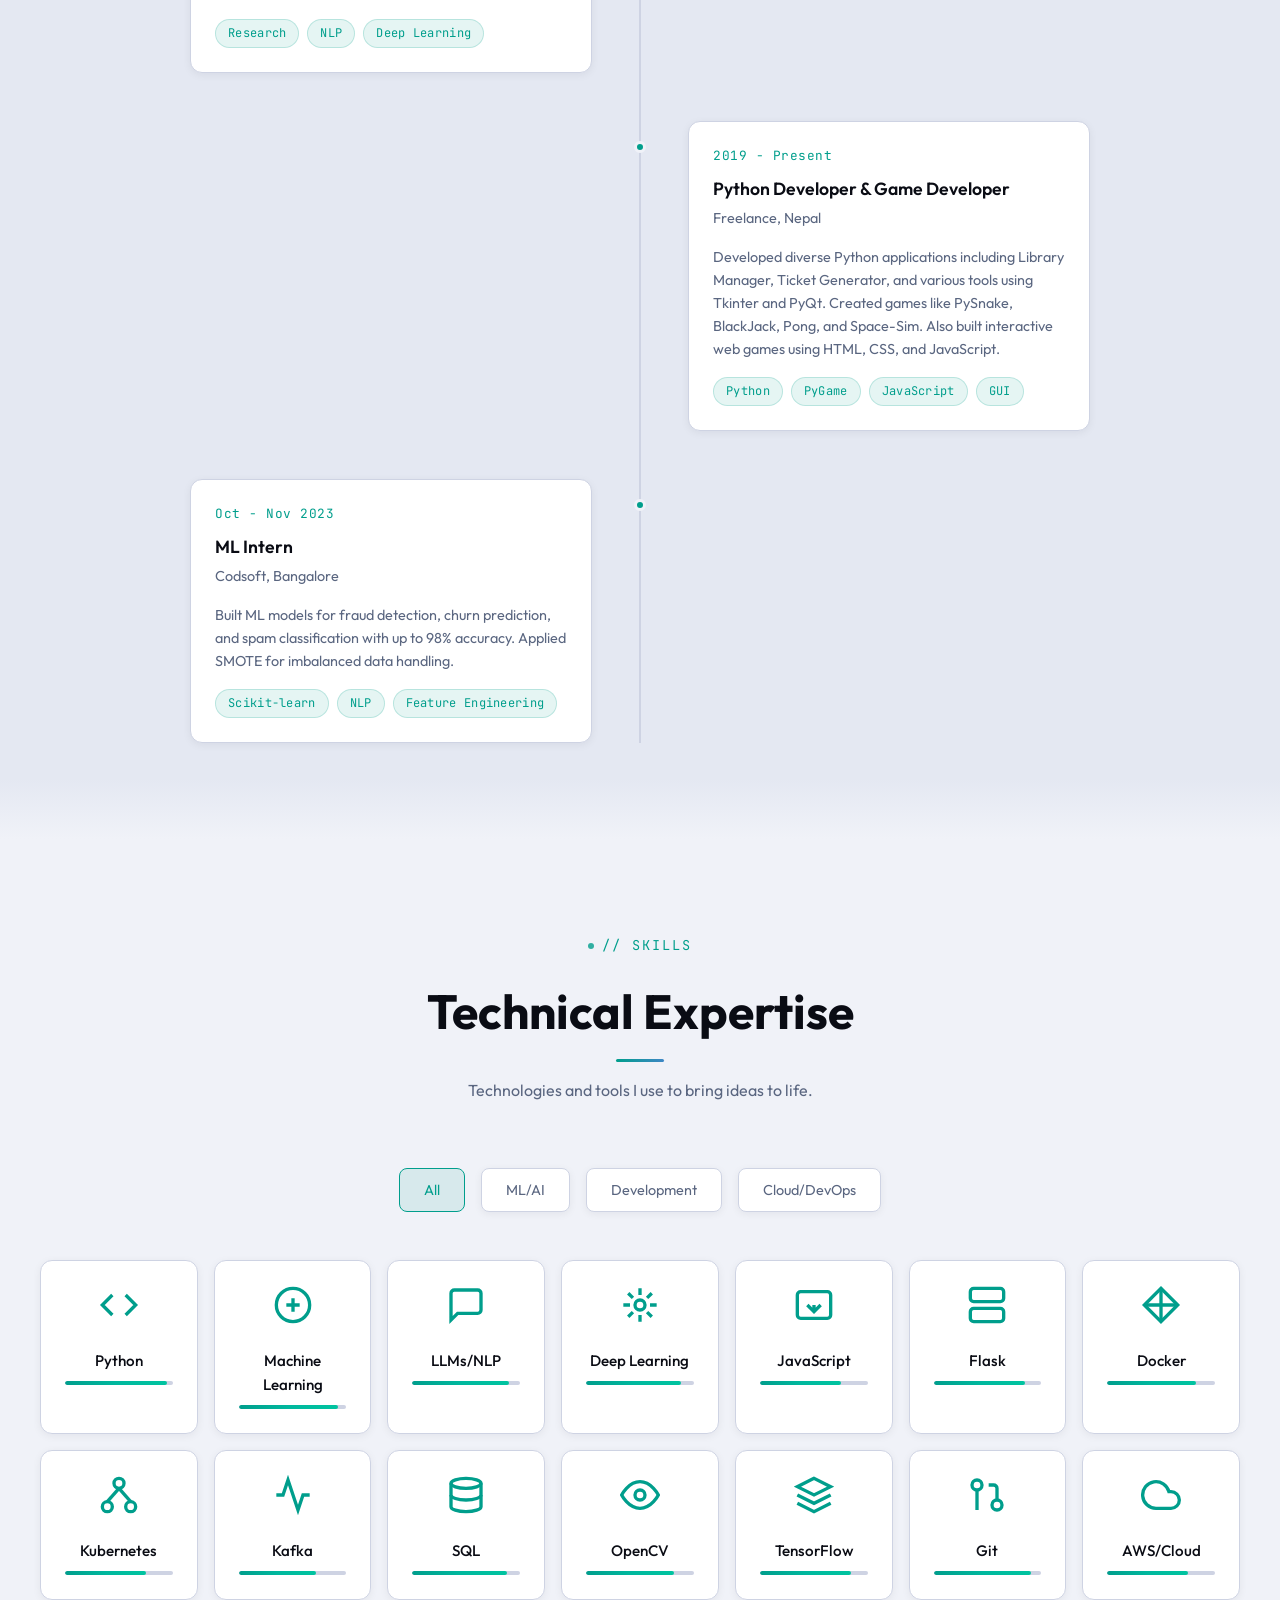
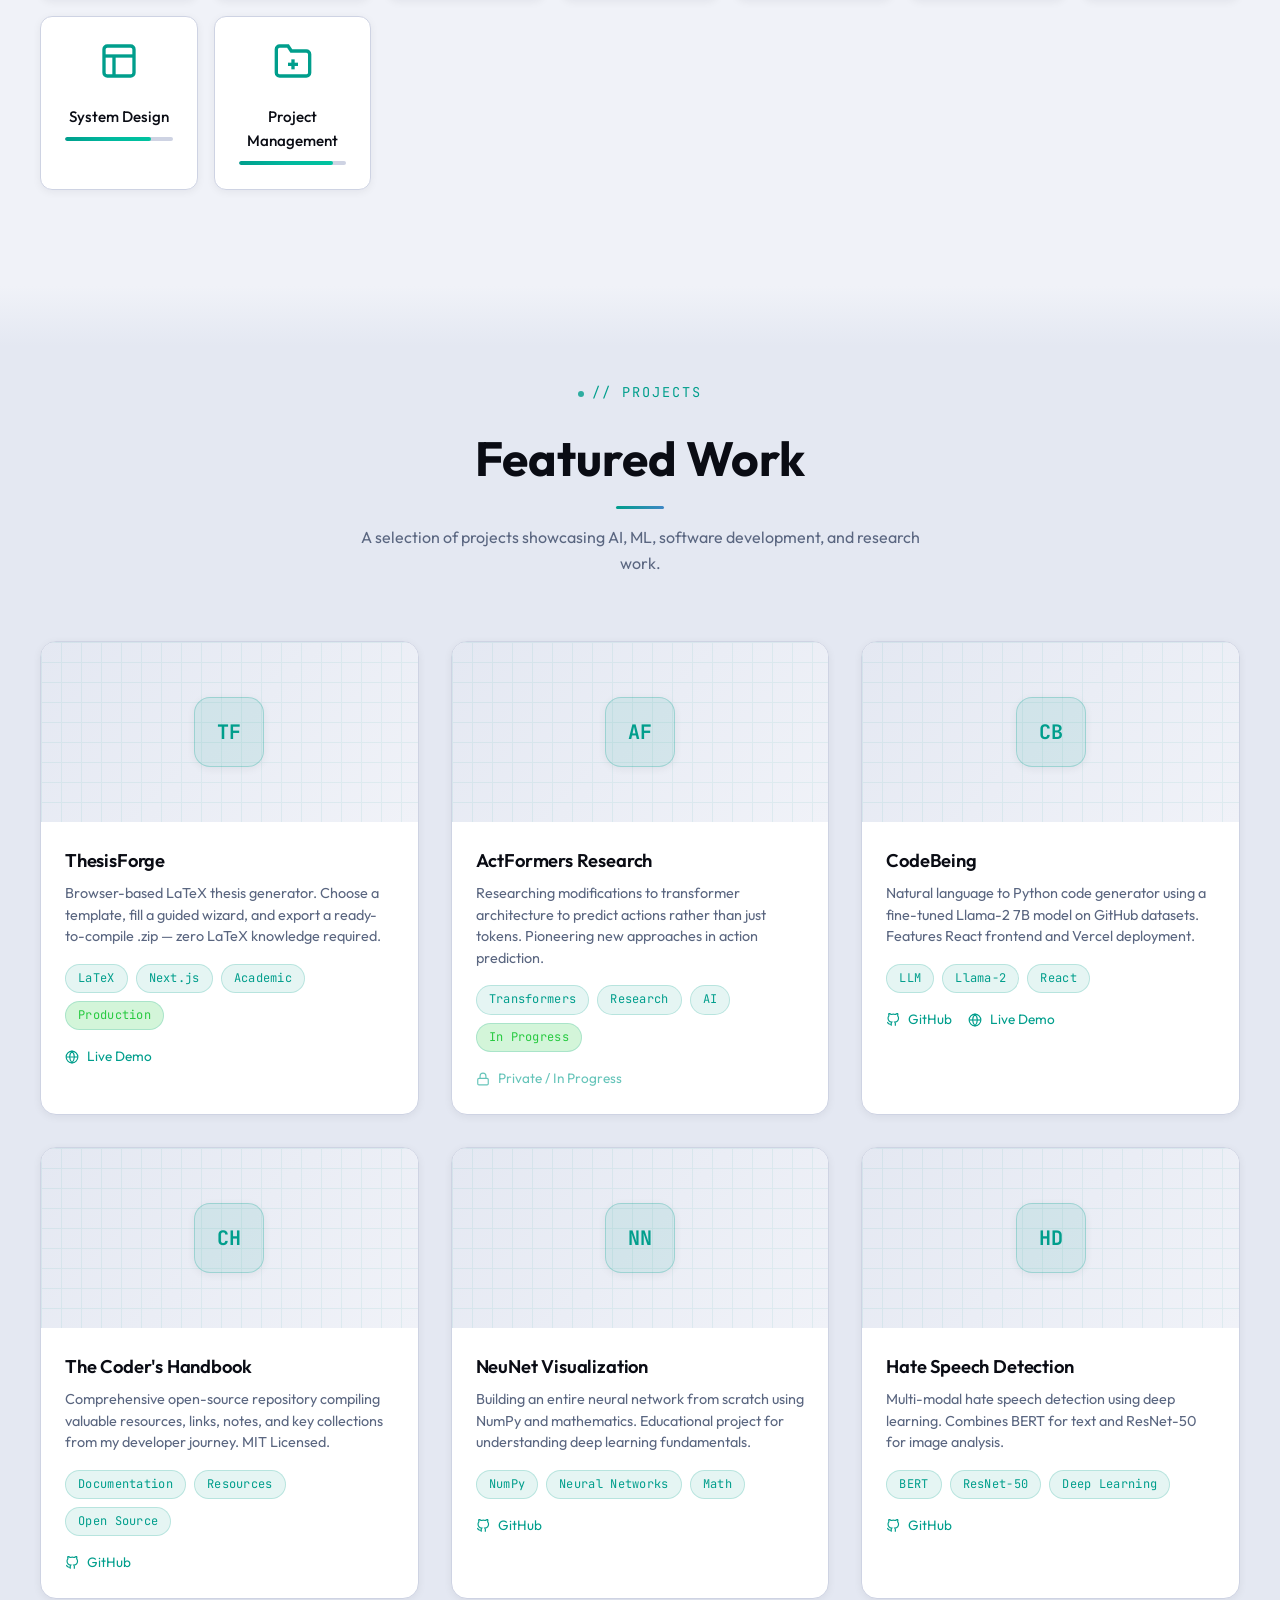
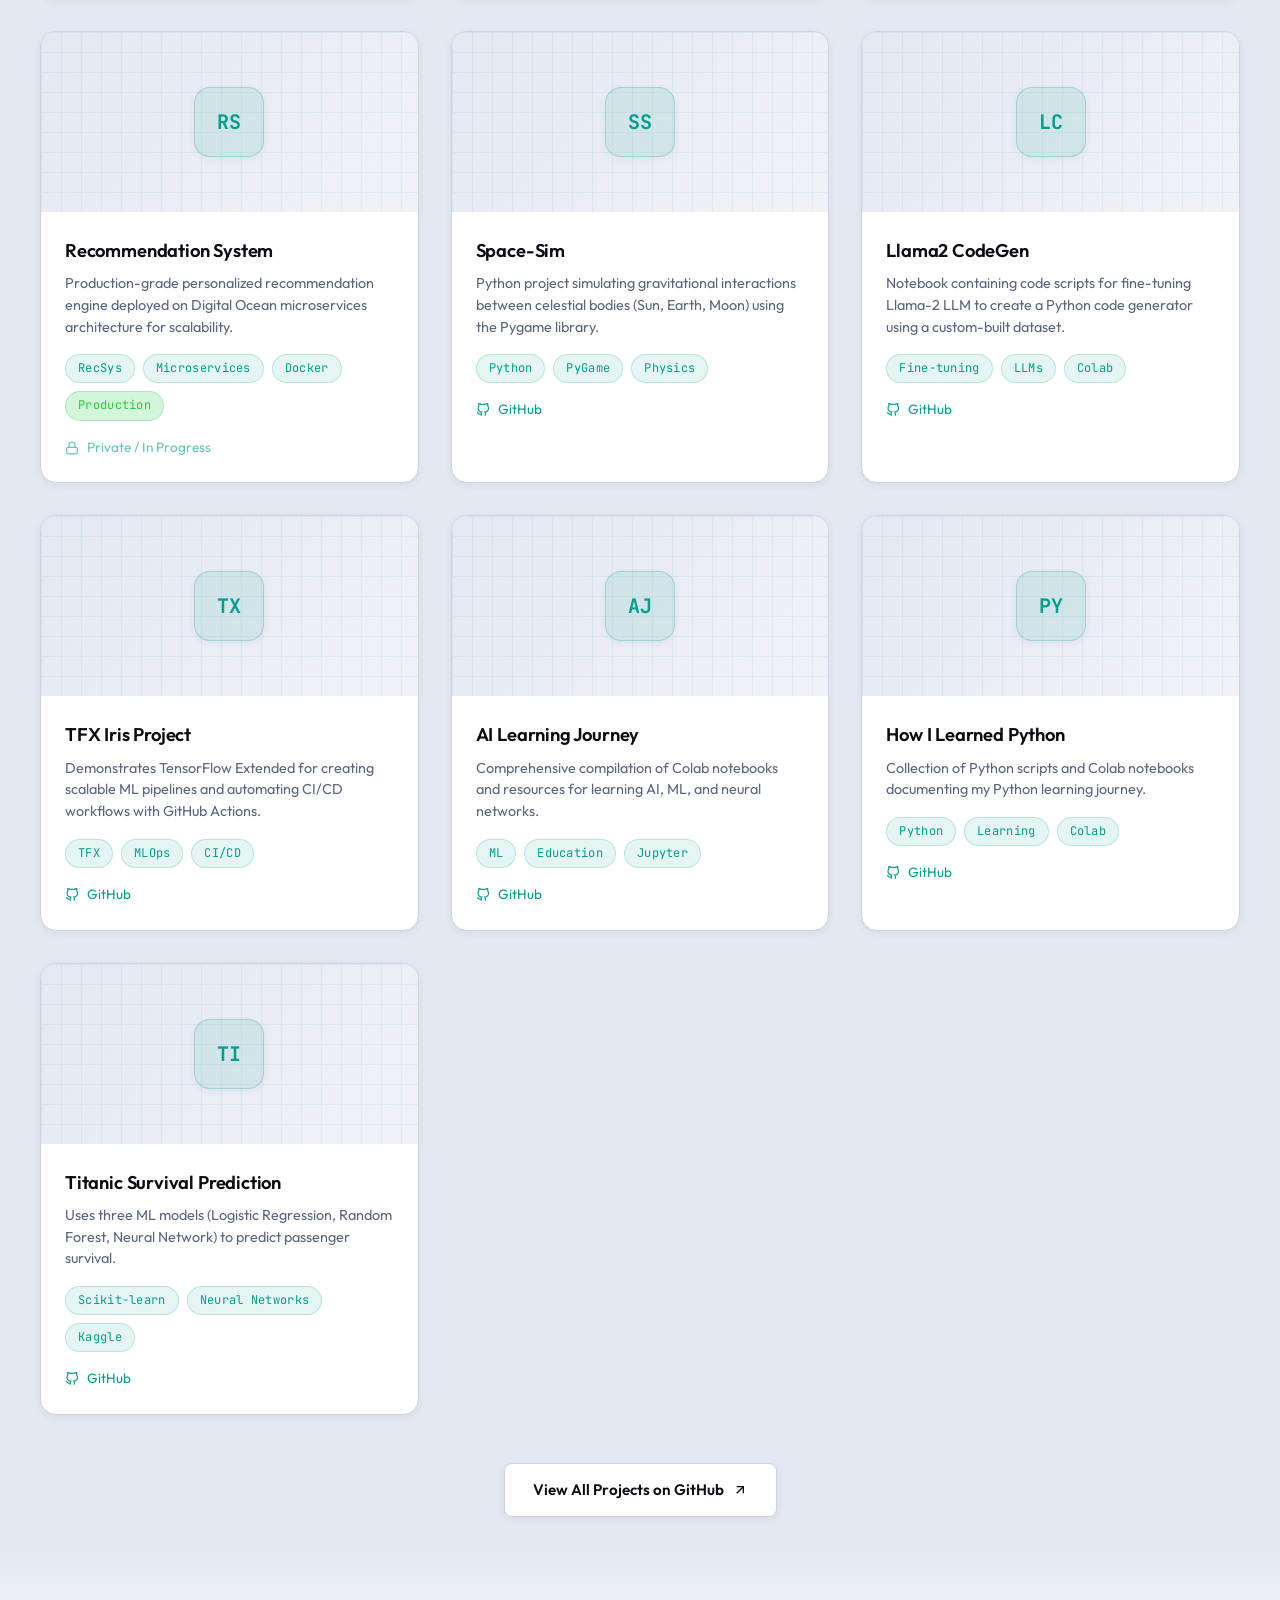
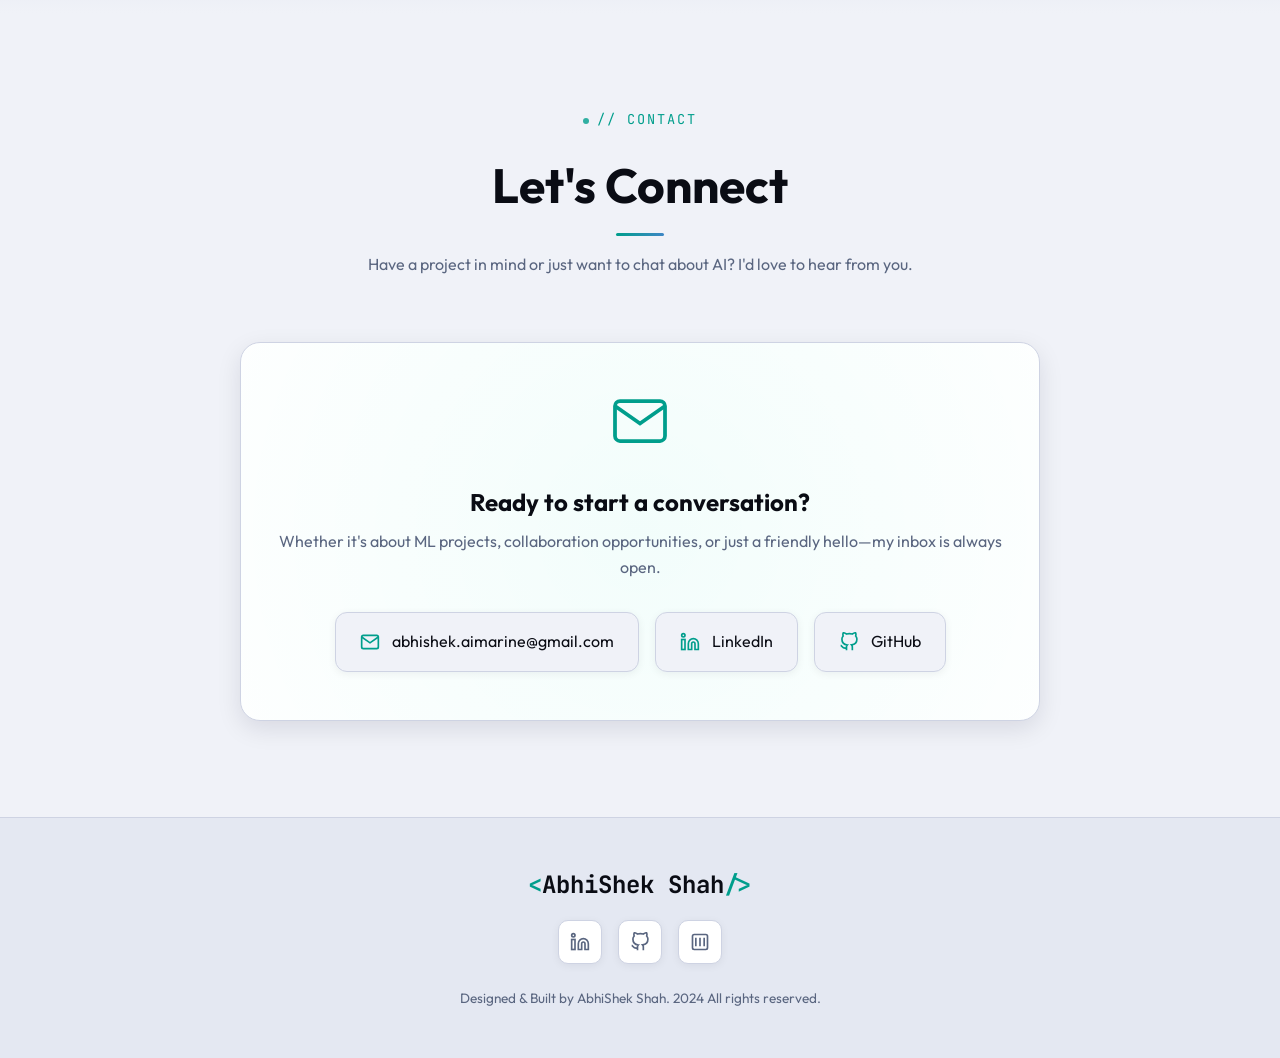
==== commit ffd6226e: "Update index.html" ====
--- a/index.html
+++ b/index.html
@@ -295,7 +295,7 @@
                <a href="deployments.html" class="nav-link">Deployments</a>
                <a href="achievements.html" class="nav-link">Achievements</a>
                <a href="#contact" class="nav-link">Contact</a>
-               <a href="https://drive.google.com/file/d/10aVGp1IXsd7oE1RcMXEUlTfBB5RLSZD6/view?usp=sharing" target="_blank" rel="noopener noreferrer" class="btn btn-primary btn-small" title="View & Download Resume">Resume</a>
+               <a href="https://drive.google.com/file/d/1YKlCkJJ5JuzMdmZ4OBsXnNCXRpKNfXCx/view?usp=sharing" target="_blank" rel="noopener noreferrer" class="btn btn-primary btn-small" title="View & Download Resume">Resume</a>
            </div>
        </nav>
    </header>
